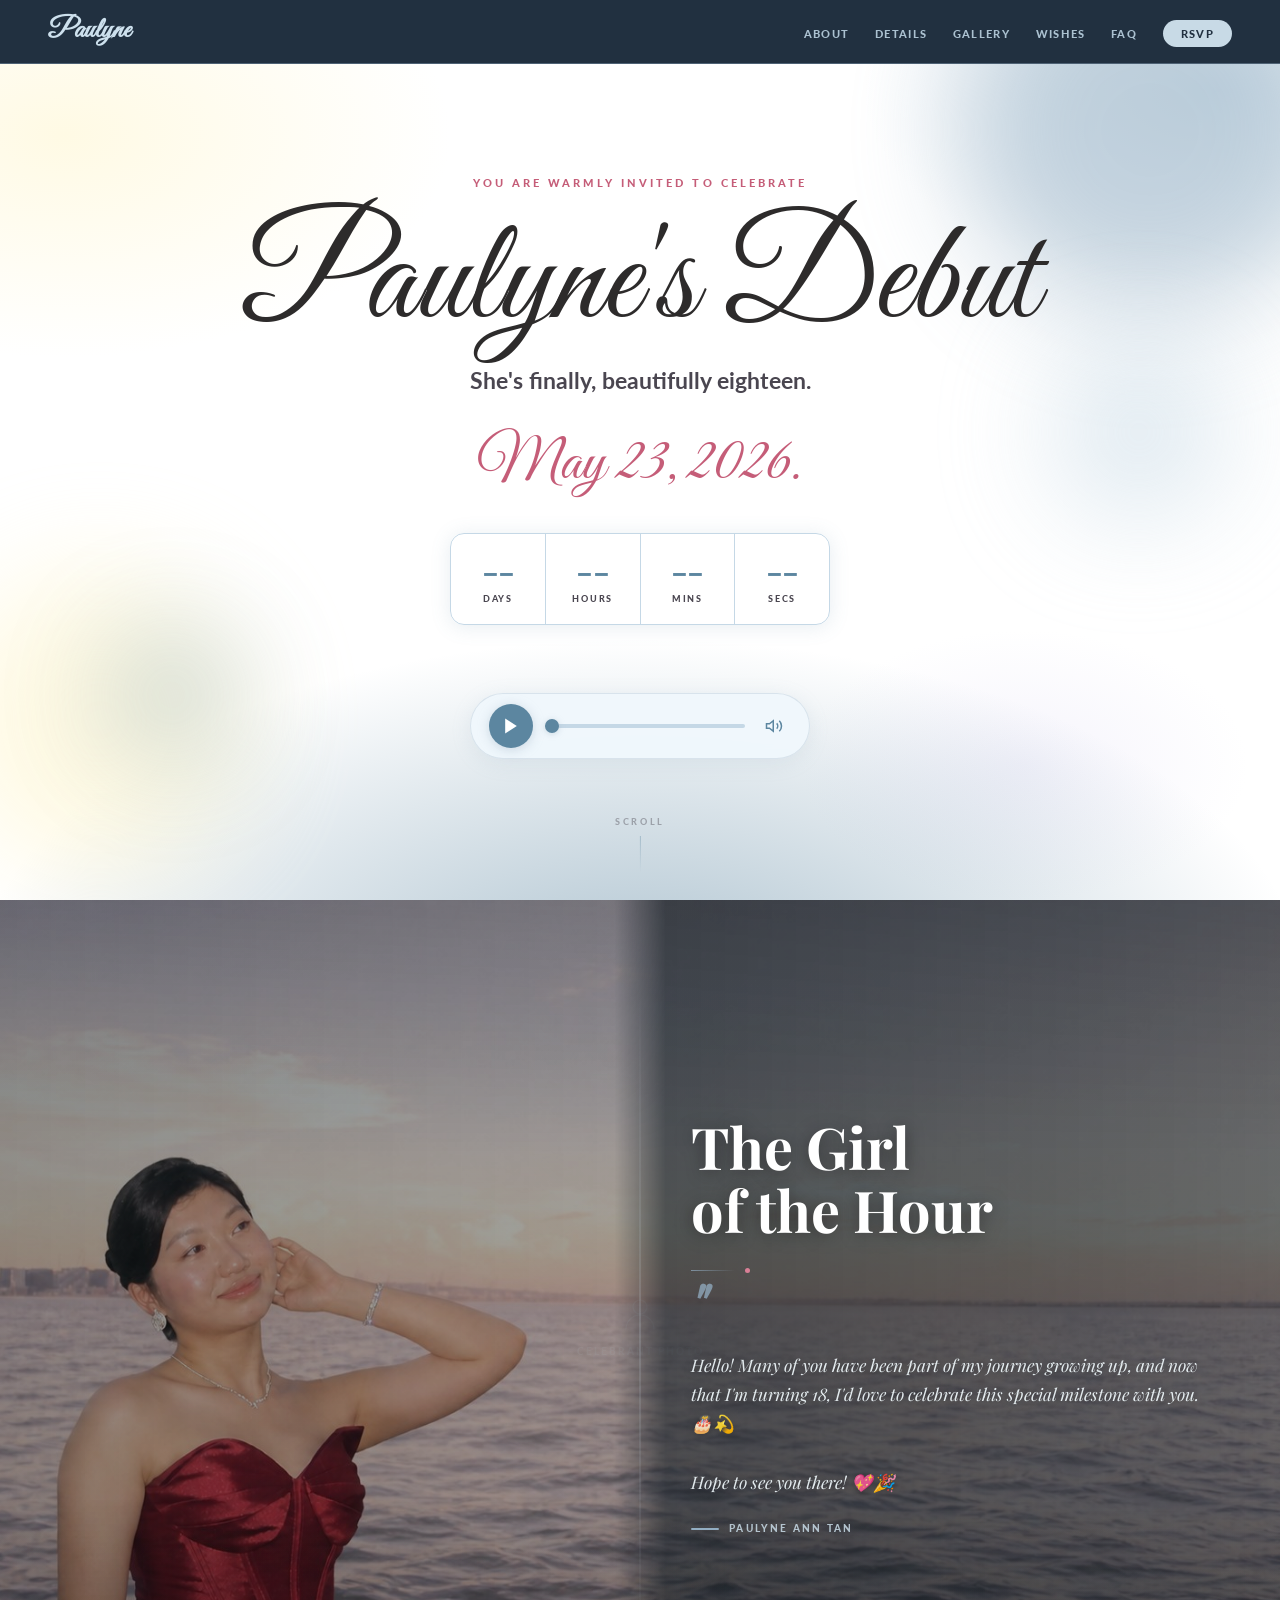
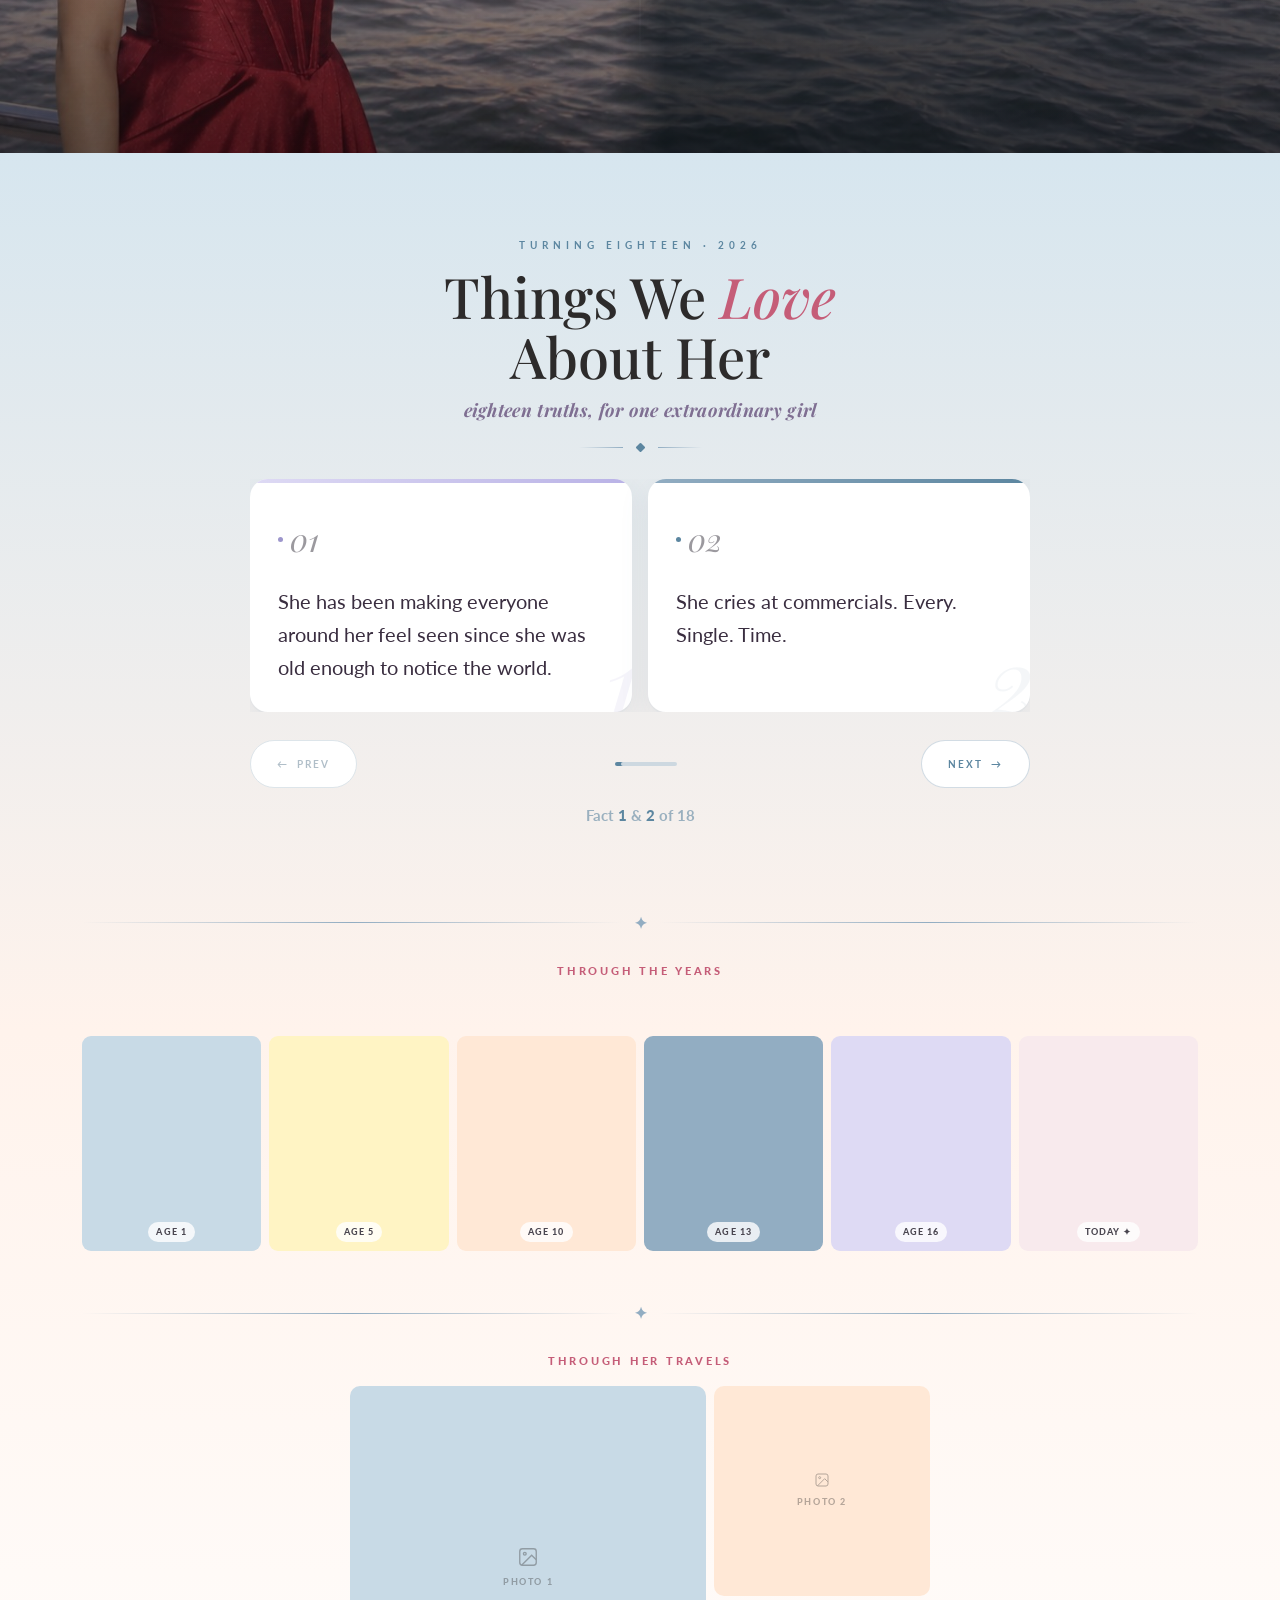
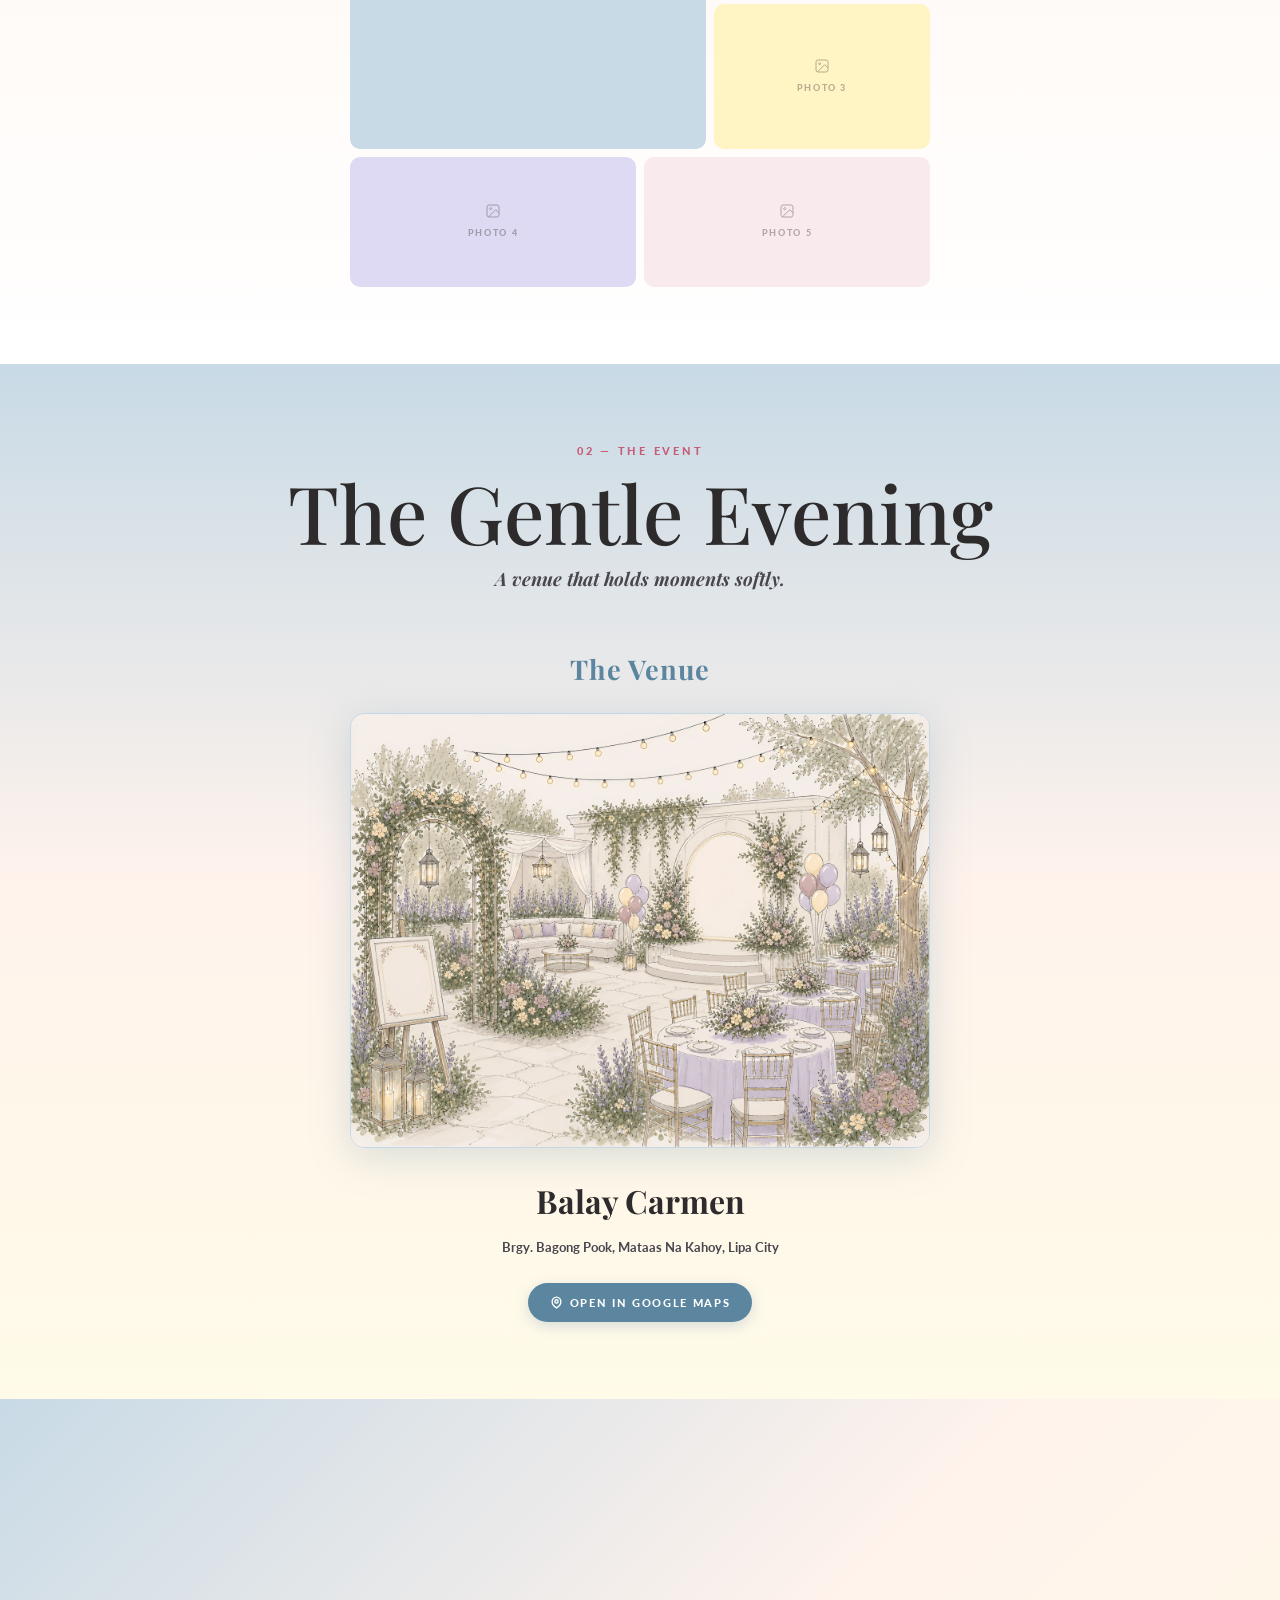
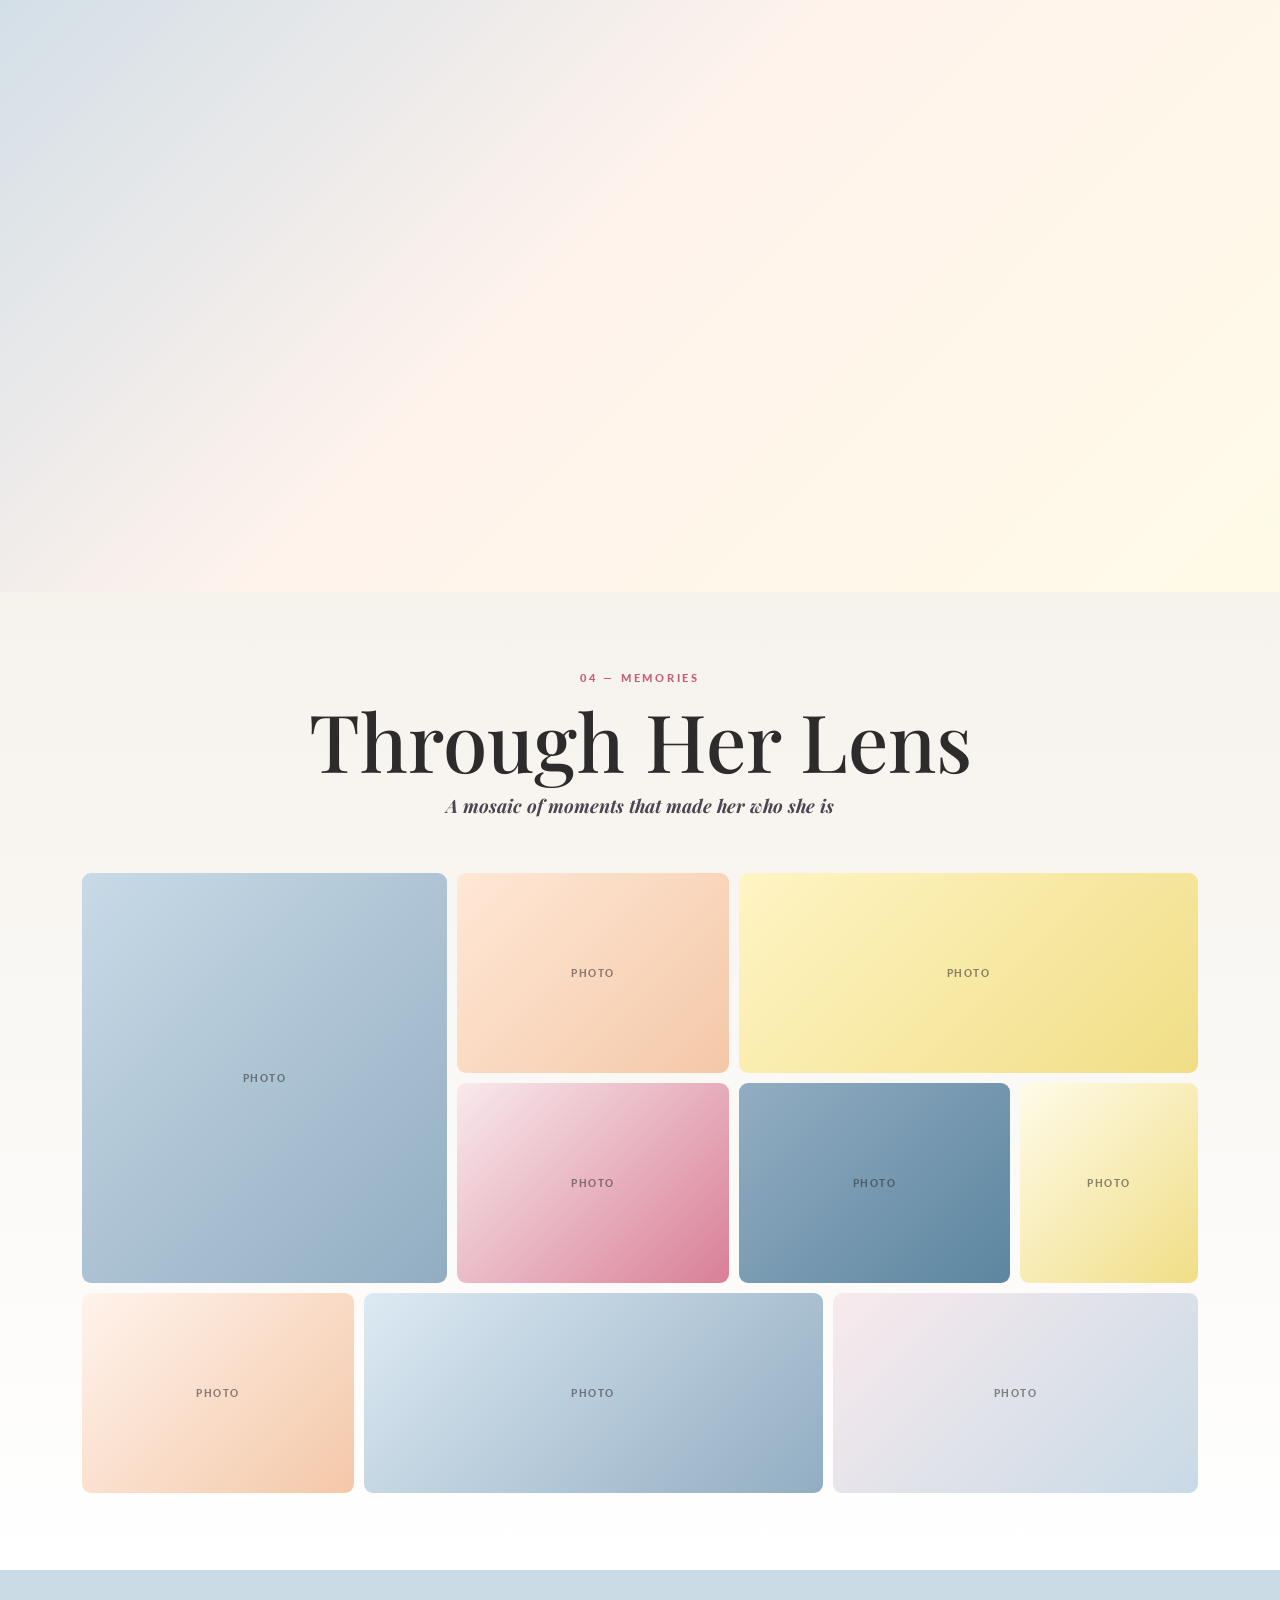
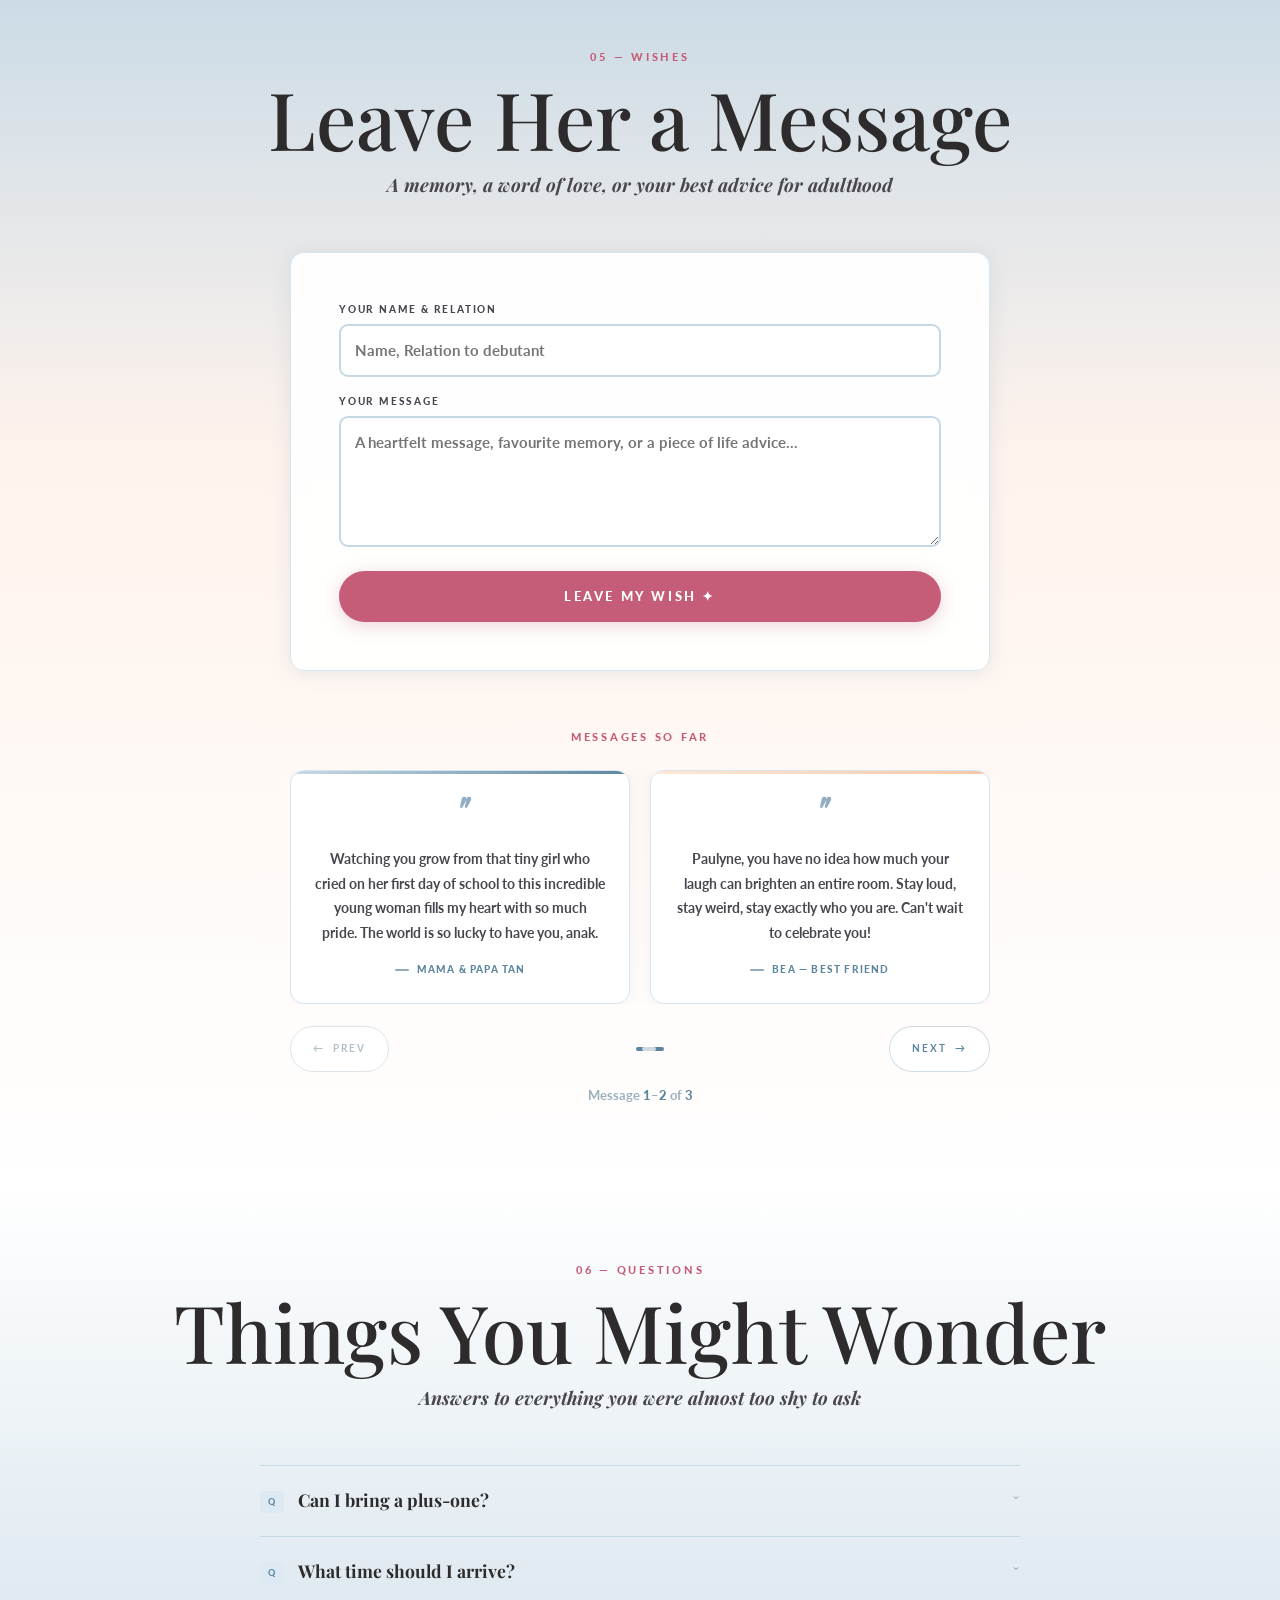
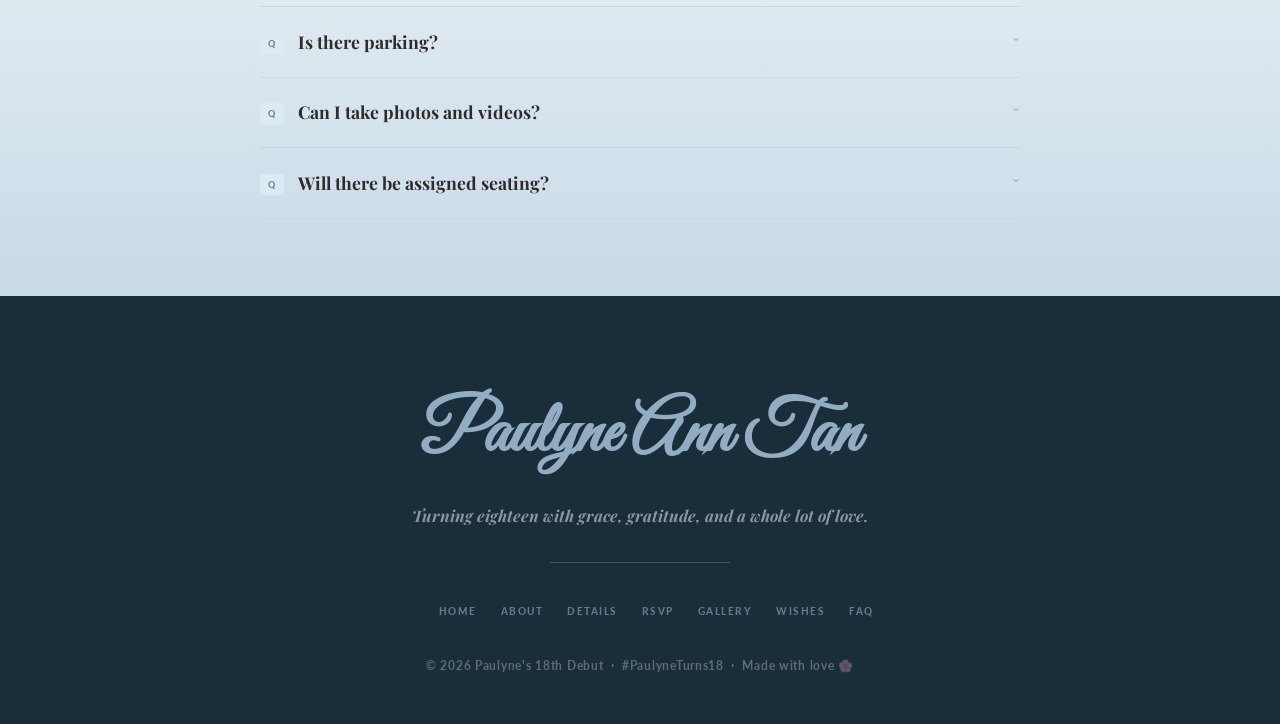
==== index.html @ 7ccbc929 "15111" ====
<!DOCTYPE html>
<html lang="en">
<head>
  <meta charset="UTF-8"/>
  <meta name="viewport" content="width=device-width, initial-scale=1.0, viewport-fit=cover"/>
  <title>Paulyne Ann Tan · 18th Debut</title>
  <link href="https://cdn.jsdelivr.net/npm/bootstrap@5.3.2/dist/css/bootstrap.min.css" rel="stylesheet"/>
  <link href="https://fonts.googleapis.com/css2?family=Great+Vibes&family=Playfair+Display:ital,wght@0,400;0,500;0,600;0,700;1,400;1,500;1,700&family=Lato:wght@400;700;900&display=swap" rel="stylesheet"/>
  <style>
    :root {
      --lemon:          #FFF4C4;
      --lemon-deep:     #f0de86;
      --lemon-soft:     #FFFBE8;
      --lavender:       #DEDAF4;
      --lavender-deep:  #b9b2e6;
      --lavender-soft:  #F0EEF9;
      --peach:          #FFE8D6;
      --peach-deep:     #f4c8a8;
      --peach-soft:     #FFF3EC;
      --rose:           #C55D78;
      --rose-light:     #d97f96;
      --rose-pale:      #f8eaed;
      --rose-soft:      #FDF0F3;
      --sage:           #D6ECD6;
      --sage-deep:      #a8cca8;
      --dusty-blue:     #92adc2;
      --dusty-blue-deep:#5c86a0;
      --dusty-blue-soft:#c8dae6;
      --dusty-blue-pale:#ddeaf3;
      --white:          #ffffff;
      --off-white:      #fdfbf8;
      --cream:          #F6F2EC;
      --charcoal:       #2d2b2b;
      --mid:            #4a4650;
      --border:         #c5d8e6;
      --border-soft:    #d6e6f0;
      --title:          'Great Vibes', cursive;
      --head:           'Playfair Display', Georgia, serif;
      --body:           'Lato', sans-serif;
      --radius:         14px;
      --radius-sm:      9px;
      --shadow:         0 2px 20px rgba(92,134,160,0.15);
      --shadow-lg:      0 8px 40px rgba(92,134,160,0.25);
    }
    *, *::before, *::after { box-sizing: border-box; margin: 0; padding: 0; }
    html { scroll-behavior: smooth; }
    body { font-family: var(--body); background: var(--white); color: var(--charcoal); font-size: 16px; line-height: 1.75; overflow-x: hidden; font-weight: 700; }
    ::selection { background: var(--dusty-blue-soft); color: var(--charcoal); }
    ::-webkit-scrollbar { width: 4px; }
    ::-webkit-scrollbar-track { background: var(--white); }
    ::-webkit-scrollbar-thumb { background: var(--dusty-blue); border-radius: 4px; }

    /* ── Typography ── */
    .tag-label { font-family: var(--body); font-size: 11px; font-weight: 900; letter-spacing: 0.25em; text-transform: uppercase; color: var(--rose); }
    .section-title { font-family: var(--head); font-size: clamp(3rem, 8vw, 5rem); color: var(--charcoal); line-height: 1.1; margin-bottom: 0.4rem; }
    .section-sub { font-family: var(--head); font-size: clamp(0.95rem, 2.5vw, 1.15rem); font-style: italic; font-weight: 700; color: var(--mid); }
    .section-header { text-align: center; margin-bottom: clamp(2rem, 4vw, 3.5rem); }

    /* ── Buttons ── */
    .btn-rose {
      display: inline-block; background: var(--rose); color: #fff;
      font-family: var(--body); font-size: 12px; font-weight: 900;
      letter-spacing: 0.2em; text-transform: uppercase;
      padding: 14px 36px; border-radius: 100px; border: none;
      text-decoration: none; cursor: pointer;
      box-shadow: 0 4px 18px rgba(197,93,120,0.28);
      transition: background 0.25s, transform 0.2s, box-shadow 0.25s;
    }
    .btn-rose:hover { background: #a8445c; color: #fff; transform: translateY(-2px); box-shadow: 0 8px 28px rgba(197,93,120,0.35); text-decoration: none; }

    /* ── Divider ── */
    .floral-div { display: flex; align-items: center; gap: 12px; color: var(--dusty-blue); }
    .floral-div::before, .floral-div::after { content: ''; flex: 1; height: 1px; background: linear-gradient(to right, transparent, var(--dusty-blue), transparent); }

    /* ── NAV ── */
    .site-nav {
      position: fixed; top: 0; left: 0; right: 0; z-index: 999;
      height: 64px; display: flex; align-items: center; justify-content: space-between;
      padding: 0 clamp(1rem, 4vw, 3rem);
      background: #213040;
      border-bottom: 1px solid rgba(146,173,194,0.4);
      transition: box-shadow 0.3s;
    }
    .site-nav.scrolled { box-shadow: 0 4px 24px rgba(20,40,58,0.4); }
    .nav-brand { font-family: var(--title); font-size: 1.8rem; color: #cde0ed; text-decoration: none; line-height: 1; letter-spacing: 0.02em; }
    .nav-links { display: flex; align-items: center; gap: clamp(0.75rem, 2vw, 2rem); list-style: none; margin:0; padding:0; }
    .nav-links a { font-family: var(--body); font-size: 11px; font-weight: 900; letter-spacing: 0.12em; text-transform: uppercase; color: rgba(195,218,234,0.85); text-decoration: none; transition: color 0.2s; }
    .nav-links a:hover { color: #92adc2; }
    .nav-pill { background: var(--dusty-blue-soft); color: #213040 !important; padding: 7px 18px; border-radius: 100px; transition: all 0.2s !important; }
    .nav-pill:hover { background: #fff !important; color: var(--dusty-blue-deep) !important; }
    .nav-toggle { display: none; flex-direction: column; gap: 5px; cursor: pointer; background: none; border: none; padding: 4px; }
    .nav-toggle span { display: block; width: 22px; height: 2px; background: rgba(210,228,240,0.9); border-radius: 2px; transition: all 0.3s; }
    .mobile-menu { display: none; position: fixed; top: 64px; left: 0; right: 0; background: #f2f7fa; border-bottom: 1px solid var(--border); padding: 1.5rem 2rem; z-index: 998; box-shadow: 0 8px 24px rgba(0,0,0,0.07); }
    .mobile-menu.open { display: block; }
    .mobile-menu ul { list-style: none; display: flex; flex-direction: column; gap: 1rem; }
    .mobile-menu a { font-family: var(--body); font-size: 14px; font-weight: 900; letter-spacing: 0.08em; text-transform: uppercase; color: var(--charcoal); text-decoration: none; }
    .mobile-menu a:hover { color: var(--dusty-blue-deep); }
    @media (max-width: 768px) { .nav-links { display: none; } .nav-toggle { display: flex; } }

    /* ── HERO ── */
    #hero {
      min-height: 100svh; display: flex; flex-direction: column;
      align-items: center; justify-content: center; text-align: center;
      padding: 7rem 1.5rem 5rem; position: relative; overflow: hidden;
      background:
        radial-gradient(ellipse 80% 60% at 50% 110%, rgba(92,134,160,0.5) 0%, transparent 65%),
        radial-gradient(ellipse 55% 45% at 5% 15%, rgba(255,244,196,0.45) 0%, transparent 55%),
        radial-gradient(ellipse 50% 40% at 95% 10%, rgba(200,218,230,0.6) 0%, transparent 55%),
        radial-gradient(ellipse 35% 30% at 80% 85%, rgba(222,218,244,0.3) 0%, transparent 50%),
        var(--white);
      isolation: isolate;
    }
    .hero-blob { position: absolute; border-radius: 50%; pointer-events: none; filter: blur(55px); opacity: 0.48; }
    .hero-blob-1 { width: clamp(180px, 35vw, 380px); height: clamp(180px, 35vw, 380px); background: var(--dusty-blue); top: -60px; right: -60px; }
    .hero-blob-2 { width: clamp(140px, 28vw, 300px); height: clamp(140px, 28vw, 300px); background: var(--lemon); bottom: 30px; left: -50px; }
    .hero-blob-3 { width: clamp(90px, 18vw, 180px); height: clamp(90px, 18vw, 180px); background: var(--dusty-blue-soft); top: 38%; right: 4%; opacity: 0.55; }
    .hero-blob-4 { width: clamp(70px, 14vw, 140px); height: clamp(70px, 14vw, 140px); background: var(--dusty-blue-deep); bottom: 15%; left: 8%; opacity: 0.28; }

    .hero-eyebrow { font-family: var(--body); font-size: 11px; font-weight: 900; letter-spacing: 0.28em; text-transform: uppercase; color: var(--rose); margin-bottom: 1.25rem; position: relative; z-index: 1; }
    .hero-title { font-family: var(--title); font-size: clamp(4rem, 14vw, 9rem); color: var(--charcoal); line-height: 1.0; margin-bottom: 0.25rem; position: relative; z-index: 1; }
    .hero-sub { font-family: var(--body) !important; font-weight: 700 !important; font-style: normal !important; font-size: clamp(1rem, 3vw, 1.45rem); color: var(--mid); margin-bottom: 1.75rem; position: relative; z-index: 1; }
    .hero-date-simple { font-family: var(--title); font-size: clamp(2.4rem, 7vw, 3.8rem); font-weight: 400; color: var(--rose); margin-bottom: 2rem; position: relative; z-index: 1; letter-spacing: 0.01em; line-height: 1.2; }

    .countdown-box { display: flex; max-width: 380px; width: 100%; border: 1px solid var(--border); border-radius: var(--radius); overflow: hidden; background: rgba(255,255,255,0.85); backdrop-filter: blur(8px); box-shadow: var(--shadow); margin: 0 auto 2.5rem; position: relative; z-index: 1; }
    .cd-cell { flex: 1; padding: 1.1rem 0.5rem; text-align: center; border-right: 1px solid var(--border); }
    .cd-cell:last-child { border-right: none; }
    .cd-num { font-family: var(--head); font-size: clamp(1.5rem, 5vw, 2.2rem); font-weight: 700; color: var(--dusty-blue-deep); display: block; line-height: 1; letter-spacing: -0.02em; }
    .cd-lbl { font-family: var(--body); font-size: 9px; font-weight: 900; letter-spacing: 0.2em; text-transform: uppercase; color: var(--mid); display: block; margin-top: 4px; }

    /* Music Player */
    .music-player { position: relative; z-index: 1; max-width: 340px; width: 100%; margin: 0 auto; background: rgba(240,247,252,0.96); border: 1px solid rgba(143,168,188,0.25); border-radius: 60px; padding: 10px 18px; box-shadow: 0 4px 20px rgba(143,168,188,0.15); backdrop-filter: blur(6px); display: flex; align-items: center; justify-content: space-between; gap: 12px; }
    .mp-play { background: var(--dusty-blue-deep); border: none; width: 44px; height: 44px; border-radius: 50%; display: inline-flex; align-items: center; justify-content: center; cursor: pointer; transition: all 0.2s ease; box-shadow: 0 2px 12px rgba(143,168,188,0.4); flex-shrink: 0; }
    .mp-play:hover { background: #6d8fa5; transform: scale(1.03); }
    .mp-seek-area { flex: 1; display: flex; align-items: center; }
    .mp-seek { width: 100%; -webkit-appearance: none; appearance: none; height: 4px; border-radius: 10px; background: var(--border); outline: none; cursor: pointer; }
    .mp-seek::-webkit-slider-thumb { -webkit-appearance: none; width: 14px; height: 14px; border-radius: 50%; background: var(--dusty-blue-deep); cursor: pointer; box-shadow: 0 1px 6px rgba(143,168,188,0.4); }
    .mp-mute { background: transparent; border: none; width: 34px; height: 34px; border-radius: 50%; display: inline-flex; align-items: center; justify-content: center; cursor: pointer; color: var(--dusty-blue-deep); transition: background 0.2s; flex-shrink: 0; }
    .mp-mute:hover { background: var(--dusty-blue-pale); }
    .hero-music-spacer { height: 28px; }
    .scroll-cue { position: absolute; bottom: 1.75rem; left: 50%; transform: translateX(-50%); display: flex; flex-direction: column; align-items: center; gap: 6px; opacity: 0.4; }
    .scroll-cue span { font-family: var(--body); font-size: 9px; font-weight: 900; letter-spacing: 0.3em; text-transform: uppercase; color: var(--mid); }
    .scroll-line { width: 1px; height: 36px; background: linear-gradient(to bottom, var(--dusty-blue-deep), transparent); animation: drop 1.9s ease-in-out infinite; }
    @keyframes drop { 0%{opacity:0;transform:scaleY(0);transform-origin:top} 50%{opacity:1;transform:scaleY(1)} 100%{opacity:0;transform:scaleY(0);transform-origin:bottom} }

    /* ── ABOUT ── */
    #about {
      background: linear-gradient(180deg, var(--white) 0%, #d4e5ef 30%, var(--peach-soft) 65%, var(--white) 100%);
      padding: 0 0 clamp(3rem, 6vw, 5rem) 0; position: relative; isolation: isolate;
    }

    /* ── CINEMATIC BANNER ── */
    .debutante-banner {
      position: relative;
      width: 100vw;
      left: 50%;
      right: 50%;
      margin-left: -50vw;
      margin-right: -50vw;
      aspect-ratio: 3 / 2;
      overflow: hidden;
      background: linear-gradient(135deg, #1a2d3a 0%, #2c4a5e 40%, #3d6070 60%, #2a3d4a 100%);
      margin-bottom: clamp(2rem, 4vw, 3.5rem);
    }

    .debutante-banner img.banner-photo {
      position: absolute; inset: 0; width: 100%; height: 100%;
      object-fit: cover; object-position: center top; display: block;
    }

    .debutante-banner::before {
      content: '';
      position: absolute; inset: 0;
      background: linear-gradient(to right,
        rgba(10,22,30,0.45) 0%,
        rgba(10,22,30,0.38) 48%,
        rgba(10,22,30,0.72) 52%,
        rgba(10,22,30,0.62) 100%
      );
      z-index: 1;
    }

    .debutante-banner::after {
      content: ''; position: absolute; inset: 0;
      background: linear-gradient(to bottom, rgba(0,0,0,0.18) 0%, transparent 30%, transparent 70%, rgba(0,0,0,0.30) 100%);
      z-index: 1;
    }

    /* Center divider */
    .banner-divider {
      position: absolute; left: 50%; top: 10%; bottom: 10%;
      width: 1px; background: linear-gradient(to bottom, transparent, rgba(200,218,230,0.35), transparent);
      z-index: 2; transform: translateX(-50%);
    }

    /* LEFT pane — photo only, no text */
    .banner-left {
      position: absolute; top: 0; left: 0;
      width: 50%; height: 100%;
      z-index: 3;
    }

    /* RIGHT pane — all text (desktop) */
    .banner-right {
      position: absolute; top: 0; right: 0;
      width: 50%; height: 100%;
      z-index: 3;
      display: flex; flex-direction: column; justify-content: center;
      padding: clamp(1.5rem, 5vw, 4rem) clamp(2rem, 6vw, 5rem) clamp(1.5rem, 5vw, 4rem) clamp(1.5rem, 4vw, 3.5rem);
    }

    .b-tag {
      font-family: var(--body);
      font-size: clamp(8px, 1.1vw, 11px);
      font-weight: 900; letter-spacing: 0.28em; text-transform: uppercase;
      color: var(--rose-light); margin-bottom: clamp(0.5rem, 1.5vw, 1rem);
    }
    .b-title {
      font-family: var(--head);
      font-size: clamp(1.5rem, 4.5vw, 4rem);
      font-weight: 700; color: #ffffff; line-height: 1.08;
      margin-bottom: clamp(0.4rem, 1vw, 0.75rem);
      text-shadow: 0 2px 18px rgba(0,0,0,0.4);
    }
    .b-sub {
      font-family: var(--head);
      font-size: clamp(0.65rem, 1.3vw, 1.05rem);
      font-style: italic; font-weight: 400;
      color: rgba(210,228,240,0.82); line-height: 1.55;
    }
    .b-deco { display: flex; align-items: center; gap: 10px; margin-top: clamp(0.5rem, 1.5vw, 1rem); margin-bottom: clamp(0.5rem, 1.5vw, 1rem); }
    .b-deco-line { width: clamp(20px, 4vw, 44px); height: 1px; background: linear-gradient(to right, rgba(146,173,194,0.7), transparent); }
    .b-deco-dot { width: 5px; height: 5px; border-radius: 50%; background: var(--rose-light); flex-shrink: 0; }

    .banner-right .b-quote-mark {
      font-family: var(--title);
      font-size: clamp(2rem, 5vw, 4rem);
      color: var(--dusty-blue); line-height: 0.8;
      margin-bottom: clamp(0.3rem, 0.8vw, 0.6rem); opacity: 0.75;
    }
    .banner-right .b-quote-text {
      font-family: var(--head); font-size: clamp(0.7rem, 1.35vw, 1.1rem);
      font-style: italic; font-weight: 400;
      color: rgba(240,248,252,0.92); line-height: 1.7;
      margin-bottom: clamp(0.75rem, 2vw, 1.5rem);
      text-shadow: 0 1px 8px rgba(0,0,0,0.3);
    }
    .banner-right .b-name-line { display: flex; align-items: center; gap: 10px; }
    .banner-right .b-name-bar { width: clamp(16px, 3vw, 28px); height: 1.5px; background: var(--dusty-blue); border-radius: 2px; flex-shrink: 0; }
    .banner-right .b-name { font-family: var(--body); font-size: clamp(7px, 1vw, 10px); font-weight: 900; letter-spacing: 0.22em; text-transform: uppercase; color: rgba(200,218,230,0.85); }

    .banner-placeholder { position: absolute; inset: 0; display: flex; flex-direction: column; align-items: center; justify-content: center; gap: 10px; opacity: 0.18; pointer-events: none; z-index: 0; }
    .banner-placeholder svg { color: #fff; }
    .banner-placeholder span { font-family: var(--body); font-size: 10px; font-weight: 900; letter-spacing: 0.2em; text-transform: uppercase; color: #fff; }

    /* Mobile quote container (hidden on desktop) */
    .mobile-quote-container {
      display: none;
      text-align: center;
      max-width: 500px;
      margin: 1.5rem auto 0;
      padding: 0 1.5rem;
    }
    .mq-quote-mark {
      font-family: var(--title);
      font-size: 2.5rem;
      color: var(--dusty-blue);
      line-height: 1;
      margin-bottom: 0.5rem;
    }
    .mq-quote-text {
      font-family: var(--head);
      font-size: 1rem;
      font-style: italic;
      font-weight: 400;
      color: var(--charcoal);
      line-height: 1.7;
      margin-bottom: 1.2rem;
    }
    .mq-name-line {
      display: flex;
      align-items: center;
      justify-content: center;
      gap: 10px;
    }
    .mq-name-bar {
      width: 28px;
      height: 1.5px;
      background: var(--dusty-blue);
      border-radius: 2px;
    }
    .mq-name {
      font-family: var(--body);
      font-size: 10px;
      font-weight: 900;
      letter-spacing: 0.22em;
      text-transform: uppercase;
      color: var(--dusty-blue-deep);
    }

    /* Mobile adjustments */
    @media (max-width: 600px) {
      .debutante-banner { aspect-ratio: 3 / 2; }
      .banner-divider { display: none; }
      .banner-inner { display: contents; }
      .banner-left { display: none !important; }
      /* Make text appear on the right side of the banner */
      .banner-right {
        position: absolute; top: 0; left: 0;
        width: 100% !important; height: 100%;
        padding: 1rem 1.4rem 1rem 2rem;
        justify-content: center;
        text-align: right !important;
      }
      .b-title {
        font-size: clamp(1.5rem, 4.2vw, 1.5rem) !important;
        margin-bottom: 0.2rem !important;
        text-align: right !important;
      }
      .b-deco {
        margin-top: 0.25rem !important;
        margin-bottom: 0.25rem !important;
        justify-content: flex-end !important;
      }
      .banner-right .b-name-line {
        justify-content: flex-end !important;
      }
      /* Hide quote and name inside banner on mobile */
      .banner-right .b-quote-mark,
      .banner-right .b-quote-text {
        display: none !important;
      }
      /* Show mobile quote container */
      .mobile-quote-container {
        display: block;
      }
    }
    @media (min-width: 601px) {
      .banner-inner { display: contents; }
    }

    /* ── rest of about ── */
    .quote-bar { border-left: 3px solid var(--dusty-blue-deep); padding: 0.25rem 0 0.25rem 1.25rem; margin: 1.5rem 0; }
    .quote-bar p { font-family: var(--head); font-size: clamp(1rem, 2.5vw, 1.2rem); font-style: italic; font-weight: 700; color: var(--charcoal); line-height: 1.65; }

    /* 18 FACTS WIDGET */
    .debut-facts-widget { margin: 2rem 0 2rem; width: 100%; }
    .debut-facts-widget .masthead { text-align: center; width: 100%; max-width: 780px; margin: 0 auto 28px; }
    .debut-facts-widget .masthead-over { font-family: var(--body); font-size: 10px; letter-spacing: 5px; text-transform: uppercase; color: var(--dusty-blue-deep); margin-bottom: 12px; display: block; }
    .debut-facts-widget .masthead-title { font-family: var(--head); font-weight: 500; color: var(--charcoal); line-height: 1.08; font-size: clamp(30px, 8vw, 56px); margin-bottom: 8px; }
    .debut-facts-widget .masthead-title em { font-style: italic; color: var(--rose); }
    .debut-facts-widget .masthead-sub { font-family: var(--head); font-size: clamp(14px, 3.5vw, 18px); font-style: italic; color: #7f6f92; margin-top: 8px; letter-spacing: 0.3px; }
    .debut-facts-widget .masthead-deco { display: flex; align-items: center; justify-content: center; gap: 14px; margin-top: 18px; }
    .debut-facts-widget .masthead-deco .line { width: 44px; height: 1px; background: linear-gradient(90deg, transparent, var(--dusty-blue)); }
    .debut-facts-widget .masthead-deco .line.r { background: linear-gradient(90deg, var(--dusty-blue), transparent); }
    .debut-facts-widget .masthead-deco .diamond { width: 7px; height: 7px; background: var(--dusty-blue-deep); transform: rotate(45deg); border-radius: 1px; }
    .debut-facts-widget .stage-wrap { width: 100%; max-width: 780px; margin: 0 auto; display: flex; flex-direction: column; justify-content: center; overflow: hidden; }
    .debut-facts-widget .card-pair { display: grid; grid-template-columns: 1fr 1fr; gap: 16px; will-change: transform, opacity; }
    @media (max-width: 539px) { .debut-facts-widget .card-pair { grid-template-columns: 1fr; gap: 14px; } }
    .debut-facts-widget .fact-card { background: white; border-radius: 18px; padding: clamp(20px, 4vw, 32px) clamp(18px, 3.5vw, 28px) clamp(18px, 3.5vw, 28px); position: relative; overflow: hidden; box-shadow: 0 2px 0 rgba(143,168,188,0.08), 0 8px 30px rgba(100,130,155,0.1); transition: box-shadow 0.2s ease; }
    .debut-facts-widget .fact-card::before { content: ''; position: absolute; top: 0; left: 0; right: 0; height: 4px; border-radius: 18px 18px 0 0; }
    .debut-facts-widget .fact-card.accent-lavender::before { background: linear-gradient(90deg, #DEDAF4, #b9b2e6); }
    .debut-facts-widget .fact-card.accent-blue::before { background: linear-gradient(90deg, var(--dusty-blue), var(--dusty-blue-deep)); }
    .debut-facts-widget .fact-card.accent-rose::before { background: linear-gradient(90deg, #d4849a, #f8c0ce); }
    .debut-facts-widget .fact-card.accent-peach::before { background: linear-gradient(90deg, #f4c8a8, #FFE8D6); }
    .debut-facts-widget .watermark { position: absolute; bottom: -14px; right: -6px; font-family: var(--head); font-size: clamp(64px, 12vw, 96px); font-weight: 400; font-style: italic; line-height: 1; pointer-events: none; user-select: none; }
    .debut-facts-widget .fact-card.accent-lavender .watermark { color: rgba(157,150,204,0.1); }
    .debut-facts-widget .fact-card.accent-blue .watermark { color: rgba(143,168,188,0.1); }
    .debut-facts-widget .fact-card.accent-rose .watermark { color: rgba(197,93,120,0.08); }
    .debut-facts-widget .fact-card.accent-peach .watermark { color: rgba(200,140,100,0.1); }
    .debut-facts-widget .card-badge { display: inline-flex; align-items: center; gap: 7px; margin-bottom: clamp(12px, 2.5vw, 18px); }
    .debut-facts-widget .badge-dot { width: 5px; height: 5px; border-radius: 50%; flex-shrink: 0; }
    .debut-facts-widget .fact-card.accent-lavender .badge-dot { background: #9d96cc; }
    .debut-facts-widget .fact-card.accent-blue .badge-dot { background: var(--dusty-blue-deep); }
    .debut-facts-widget .fact-card.accent-rose .badge-dot { background: #d4849a; }
    .debut-facts-widget .fact-card.accent-peach .badge-dot { background: #f4a870; }
    .debut-facts-widget .badge-label { font-family: var(--head); font-size: clamp(1.4rem, 3vw, 2rem); font-style: italic; font-weight: 400; color: var(--mid); opacity: 0.55; }
    .debut-facts-widget .card-text { font-family: var(--body); font-weight: 400; color: #3a2e40; line-height: 1.65; font-size: clamp(16px, 3.5vw, 20px); }
    .debut-facts-widget .nav-area { width: 100%; max-width: 780px; margin: 28px auto 0; display: flex; flex-direction: column; align-items: center; gap: 14px; }
    .debut-facts-widget .nav-controls { display: flex; align-items: center; justify-content: space-between; width: 100%; gap: 12px; }
    .debut-facts-widget .nav-btn { font-family: var(--body); font-size: 10px; letter-spacing: 2px; text-transform: uppercase; border: 1px solid rgba(143,168,188,0.4); background: white; color: var(--dusty-blue-deep); min-height: 48px; padding: 0 clamp(16px, 4vw, 26px); border-radius: 40px; cursor: pointer; display: flex; align-items: center; justify-content: center; gap: 8px; transition: all 0.2s; font-weight: 700; }
    .debut-facts-widget .nav-btn:hover:not(:disabled) { background: var(--dusty-blue-pale); }
    .debut-facts-widget .nav-btn:disabled { border-color: #dde5ea; color: #b0bec8; pointer-events: none; }
    .debut-facts-widget .nav-pips { display: flex; align-items: center; gap: 6px; flex-wrap: wrap; justify-content: center; flex: 1; }
    .debut-facts-widget .pip { height: 4px; border-radius: 4px; cursor: pointer; min-height: 48px; display: flex; align-items: center; background: transparent; position: relative; }
    .debut-facts-widget .pip::before { content: ''; position: absolute; left: 0; top: 50%; transform: translateY(-50%); width: 14px; height: 4px; border-radius: 4px; background: #cdd8e0; transition: width 0.28s cubic-bezier(0.34,1.56,0.64,1), background 0.2s; }
    .debut-facts-widget .pip.active::before { background: var(--dusty-blue-deep); width: 32px; }
    .debut-facts-widget .nav-counter { font-family: var(--body); font-size: clamp(13px, 3vw, 15px); font-weight: 700; color: #9ab0bf; text-align: center; }
    .debut-facts-widget .nav-counter strong { font-weight: 900; color: var(--dusty-blue-deep); }
    .debut-facts-widget .swipe-hint { font-family: var(--body); font-size: 9px; letter-spacing: 3px; text-transform: uppercase; color: #b8c8d4; display: none; margin-top: 2px; }
    @media (pointer: coarse) { .debut-facts-widget .swipe-hint { display: block; } }

    .year-strip { display: grid; grid-template-columns: repeat(6, 1fr); gap: 8px; margin-top: 3.5rem; }
    @media (max-width: 576px) { .year-strip { grid-template-columns: repeat(3, 1fr); } }
    .year-box { aspect-ratio: 1/1.2; border-radius: var(--radius-sm); display: flex; align-items: flex-end; justify-content: center; padding-bottom: 0.6rem; }
    .year-box:nth-child(1) { background: var(--dusty-blue-soft); }
    .year-box:nth-child(2) { background: var(--lemon); }
    .year-box:nth-child(3) { background: var(--peach); }
    .year-box:nth-child(4) { background: var(--dusty-blue); }
    .year-box:nth-child(5) { background: var(--lavender); }
    .year-box:nth-child(6) { background: var(--rose-pale); }
    .year-tag { font-family: var(--body); font-size: 9px; font-weight: 900; letter-spacing: 0.12em; text-transform: uppercase; color: var(--mid); background: rgba(255,255,255,0.8); border-radius: 100px; padding: 2px 8px; }

    /* ── TRAVEL COLLAGE ── */
    .travel-collage { max-width: 580px; margin: 0 auto; width: 100%; }
    .collage-top { display: grid; grid-template-columns: 1.65fr 1fr; grid-template-rows: clamp(140px, 25vw, 210px) clamp(100px, 18vw, 145px); gap: 8px; margin-bottom: 8px; }
    .collage-bottom { display: grid; grid-template-columns: 1fr 1fr; gap: 8px; }
    .photo-slot { border-radius: 10px; display: flex; align-items: center; justify-content: center; overflow: hidden; position: relative; opacity: 0; transform: translateY(18px) scale(0.97); transition: transform 0.3s ease; }
    .photo-slot.p1 { grid-column: 1; grid-row: 1 / 3; background: var(--dusty-blue-soft); }
    .photo-slot.p2 { grid-column: 2; grid-row: 1; background: var(--peach); }
    .photo-slot.p3 { grid-column: 2; grid-row: 2; background: var(--lemon); }
    .photo-slot.p4 { background: var(--lavender); min-height: 130px; height: auto; }
    .photo-slot.p5 { background: var(--rose-pale); min-height: 130px; height: auto; }
    .photo-slot:hover { transform: scale(1.02) !important; z-index: 2; }
    .photo-slot.anim-in { animation: slotIn 0.65s cubic-bezier(0.22,1,0.36,1) forwards; }
    .photo-slot.p1.anim-in { animation-delay: 0.05s; }
    .photo-slot.p2.anim-in { animation-delay: 0.20s; }
    .photo-slot.p3.anim-in { animation-delay: 0.35s; }
    .photo-slot.p4.anim-in { animation-delay: 0.50s; }
    .photo-slot.p5.anim-in { animation-delay: 0.65s; }
    .slot-inner { display: flex; flex-direction: column; align-items: center; gap: 6px; pointer-events: none; }
    .slot-icon { opacity: 0.35; color: var(--charcoal); }
    .slot-label { font-family: var(--body); font-size: 9px; font-weight: 900; letter-spacing: 0.18em; text-transform: uppercase; opacity: 0.35; color: var(--charcoal); }
    @keyframes slotIn { to { opacity: 1; transform: translateY(0) scale(1); } }

    /* DETAILS */
    #details { background: linear-gradient(180deg, #c8dae6 0%, var(--peach-soft) 50%, var(--lemon-soft) 100%); padding: clamp(3rem, 6vw, 5rem) 0; }
    .venue-block { text-align: center; max-width: 580px; width: 100%; margin: 0 auto; }
    .venue-eyebrow { font-family: var(--head); font-size: clamp(1.3rem, 3.5vw, 1.7rem); font-weight: 700; letter-spacing: 0.04em; color: var(--dusty-blue-deep); margin-bottom: 1.2rem; }
    .venue-photo { width: 100%; aspect-ratio: 4/3; border-radius: var(--radius); overflow: hidden; margin-bottom: 1.6rem; box-shadow: var(--shadow-lg); border: 1px solid var(--border); background: linear-gradient(135deg, var(--dusty-blue-soft), var(--peach), var(--lemon)); }
    .venue-photo img { width: 100%; height: 100%; object-fit: cover; display: block; }
    .venue-name { font-family: var(--head); font-size: clamp(1.6rem, 4vw, 2rem); font-weight: 700; color: var(--charcoal); margin-bottom: 0.5rem; }
    .venue-address { font-family: var(--body); font-size: 13px; font-weight: 700; color: var(--mid); line-height: 1.65; margin-bottom: 1.5rem; }
    .map-btn { display: inline-flex; align-items: center; gap: 7px; background: var(--dusty-blue-deep); color: #fff; font-family: var(--body); font-size: 11px; font-weight: 900; letter-spacing: 0.15em; text-transform: uppercase; padding: 10px 22px; border-radius: 100px; text-decoration: none; transition: background 0.25s, transform 0.2s; box-shadow: 0 4px 14px rgba(143,168,188,0.35); }
    .map-btn:hover { background: #6d8fa5; color: #fff; transform: translateY(-1px); text-decoration: none; }

    /* RSVP */
    #rsvp { padding: clamp(3rem, 6vw, 5rem) 0; background: linear-gradient(135deg, #c8dae6, var(--peach-soft), var(--lemon-soft)); }
    .rsvp-card { background: rgba(255,255,255,0.92); backdrop-filter: blur(12px); border-radius: var(--radius); padding: clamp(2rem, 6vw, 3.5rem); box-shadow: 0 8px 50px rgba(143,168,188,0.15); max-width: 720px; margin: 0 auto; border: 1px solid rgba(255,255,255,0.9); }
    .field-label { display: block; font-family: var(--body); font-size: 10px; font-weight: 900; letter-spacing: 0.18em; text-transform: uppercase; color: var(--mid); margin-bottom: 6px; }
    .field-input { width: 100%; border: 2px solid var(--border); border-radius: var(--radius-sm); padding: 11px 14px; font-family: var(--body); font-size: 15px; font-weight: 700; color: var(--charcoal); background: var(--white); outline: none; transition: all 0.2s; }
    .field-input:focus { border-color: var(--dusty-blue-deep); box-shadow: 0 0 0 3px rgba(143,168,188,0.15); }

    /* Custom dropdown */
    .custom-select-wrapper { position: relative; width: 100%; }
    .custom-select { cursor: pointer; display: flex !important; align-items: center; justify-content: space-between; user-select: none; -webkit-user-select: none; }
    .custom-select.placeholder > span:first-child { color: #aaa; font-weight: 400; }
    .custom-select-wrapper.open .custom-select { border-color: var(--dusty-blue-deep) !important; box-shadow: 0 0 0 3px rgba(143,168,188,0.15) !important; }
    .cs-chevron { width: 0; height: 0; border-left: 5px solid transparent; border-right: 5px solid transparent; border-top: 6px solid var(--dusty-blue-deep); transition: transform 0.2s; flex-shrink: 0; margin-left: 8px; }
    .custom-select-wrapper.open .cs-chevron { transform: rotate(180deg); }
    .cs-dropdown { position: absolute; top: calc(100% + 3px); left: 0; right: 0; background: var(--white); border: 2px solid var(--dusty-blue-deep); border-radius: var(--radius-sm); z-index: 300; box-shadow: 0 8px 30px rgba(143,168,188,0.22); display: none; overflow: hidden; }
    .custom-select-wrapper.open .cs-dropdown { display: block; }
    .cs-opt { padding: 11px 14px; font-family: var(--body); font-size: 15px; font-weight: 700; color: var(--charcoal); cursor: pointer; transition: background 0.15s; }
    .cs-opt:hover:not(.cs-opt-disabled) { background: var(--dusty-blue-pale); color: var(--dusty-blue-deep); }
    .cs-opt.cs-selected { background: var(--dusty-blue-pale); color: var(--dusty-blue-deep); }
    .cs-opt-disabled { color: #bbb; font-weight: 400; pointer-events: none; cursor: default; }

    /* GALLERY */
    #gallery { background: linear-gradient(180deg, var(--cream) 0%, var(--white) 100%); padding: clamp(3rem, 6vw, 5rem) 0; }
    .gal-grid { display: grid; grid-template-columns: repeat(12, 1fr); grid-auto-rows: 200px; gap: 10px; }
    .gal-item { border-radius: var(--radius-sm); display: flex; align-items: center; justify-content: center; overflow: hidden; }
    .gal-item:nth-child(1) { background: linear-gradient(135deg, var(--dusty-blue-soft), var(--dusty-blue)); }
    .gal-item:nth-child(2) { background: linear-gradient(135deg, var(--peach), var(--peach-deep)); }
    .gal-item:nth-child(3) { background: linear-gradient(135deg, var(--lemon), var(--lemon-deep)); }
    .gal-item:nth-child(4) { background: linear-gradient(135deg, var(--rose-pale), var(--rose-light)); }
    .gal-item:nth-child(5) { background: linear-gradient(135deg, var(--dusty-blue), var(--dusty-blue-deep)); }
    .gal-item:nth-child(6) { background: linear-gradient(135deg, var(--lemon-soft), var(--lemon-deep)); }
    .gal-item:nth-child(7) { background: linear-gradient(135deg, var(--peach-soft), var(--peach-deep)); }
    .gal-item:nth-child(8) { background: linear-gradient(135deg, var(--dusty-blue-pale), var(--dusty-blue)); }
    .gal-item:nth-child(9) { background: linear-gradient(135deg, var(--rose-pale), var(--dusty-blue-soft)); }
    .gal-lbl { font-family: var(--body); font-size: 10px; font-weight: 900; letter-spacing: 0.15em; text-transform: uppercase; opacity: 0.55; color: var(--charcoal); }
    @media (min-width: 769px) { .gal-item:nth-child(1){grid-column:1/5;grid-row:1/3} .gal-item:nth-child(2){grid-column:5/8;grid-row:1/2} .gal-item:nth-child(3){grid-column:8/13;grid-row:1/2} .gal-item:nth-child(4){grid-column:5/8;grid-row:2/3} .gal-item:nth-child(5){grid-column:8/11;grid-row:2/3} .gal-item:nth-child(6){grid-column:11/13;grid-row:2/3} .gal-item:nth-child(7){grid-column:1/4;grid-row:3/4} .gal-item:nth-child(8){grid-column:4/9;grid-row:3/4} .gal-item:nth-child(9){grid-column:9/13;grid-row:3/4} }
    @media (max-width: 768px) and (min-width: 481px) { .gal-grid{grid-template-columns:repeat(6,1fr);grid-auto-rows:130px} .gal-item:nth-child(1){grid-column:1/4;grid-row:1/3} .gal-item:nth-child(2){grid-column:4/7;grid-row:1/2} .gal-item:nth-child(3){grid-column:4/7;grid-row:2/3} .gal-item:nth-child(4){grid-column:1/3;grid-row:3/4} .gal-item:nth-child(5){grid-column:3/5;grid-row:3/4} .gal-item:nth-child(6){grid-column:5/7;grid-row:3/4} .gal-item:nth-child(7){grid-column:1/4;grid-row:4/5} .gal-item:nth-child(8){grid-column:4/7;grid-row:4/5} .gal-item:nth-child(9){grid-column:1/7;grid-row:5/6} }
    @media (max-width: 480px) { .gal-grid{grid-template-columns:1fr 1fr;grid-auto-rows:120px} .gal-item{grid-column:span 1!important;grid-row:span 1!important} }

    /* GUESTBOOK */
    #guestbook { background: linear-gradient(180deg, #c8dae6 0%, var(--peach-soft) 40%, var(--white) 100%); padding: clamp(3rem, 6vw, 5rem) 0; }
    .gb-form { background: rgba(255,255,255,0.92); backdrop-filter: blur(8px); border: 1px solid var(--border-soft); border-radius: var(--radius); padding: clamp(1.75rem, 5vw, 3rem); box-shadow: var(--shadow); max-width: 700px; margin: 0 auto 3.5rem; }
    .gb-messages-widget { max-width: 700px; margin: 0 auto; }
    .gb-card-stage { position: relative; overflow: hidden; }
    .gb-card-pair { display: grid; grid-template-columns: 1fr 1fr; gap: 1.25rem; will-change: transform, opacity; }
    .entry-card { background: var(--white); border: 1px solid var(--border-soft); border-radius: var(--radius); padding: 1.5rem; box-shadow: 0 2px 16px rgba(143,168,188,0.1); text-align: center; position: relative; overflow: hidden; }
    .entry-card::before { content: ''; position: absolute; top: 0; left: 0; right: 0; height: 3px; border-radius: var(--radius) var(--radius) 0 0; }
    .entry-card.ec-lavender::before { background: linear-gradient(90deg, var(--lavender), var(--lavender-deep)); }
    .entry-card.ec-peach::before { background: linear-gradient(90deg, var(--peach), var(--peach-deep)); }
    .entry-card.ec-lemon::before { background: linear-gradient(90deg, var(--lemon), var(--lemon-deep)); }
    .entry-card.ec-rose::before { background: linear-gradient(90deg, var(--rose-pale), var(--rose-light)); }
    .entry-card.ec-blue::before { background: linear-gradient(90deg, var(--dusty-blue-soft), var(--dusty-blue-deep)); }
    .entry-qmark { font-family: var(--title); font-size: 3rem; color: var(--dusty-blue); line-height: 1; margin-bottom: 0.25rem; }
    .entry-card p { font-family: var(--body); font-size: 14px; font-weight: 700; color: var(--mid); line-height: 1.75; margin-bottom: 1rem; }
    .entry-author { font-family: var(--body); font-size: 10px; font-weight: 900; letter-spacing: 0.12em; text-transform: uppercase; color: var(--dusty-blue-deep); display: flex; align-items: center; justify-content: center; gap: 8px; }
    .entry-author::before { content: ''; display: block; width: 14px; height: 1.5px; background: var(--dusty-blue); border-radius: 1px; }
    .gb-nav-area { width: 100%; margin: 22px auto 0; display: flex; flex-direction: column; align-items: center; gap: 12px; }
    .gb-nav-controls { display: flex; align-items: center; justify-content: space-between; width: 100%; gap: 12px; }
    .gb-nav-btn { font-family: var(--body); font-size: 10px; letter-spacing: 2px; text-transform: uppercase; border: 1px solid rgba(143,168,188,0.4); background: white; color: var(--dusty-blue-deep); min-height: 46px; padding: 0 clamp(14px, 3vw, 22px); border-radius: 40px; cursor: pointer; display: flex; align-items: center; justify-content: center; gap: 8px; transition: all 0.2s; font-weight: 700; }
    .gb-nav-btn:hover:not(:disabled) { background: var(--dusty-blue-pale); }
    .gb-nav-btn:disabled { border-color: #dde5ea; color: #b0bec8; pointer-events: none; }
    .gb-nav-pips { display: flex; align-items: center; gap: 6px; justify-content: center; flex: 1; }
    .gb-pip { height: 4px; border-radius: 4px; cursor: pointer; min-height: 46px; display: flex; align-items: center; background: transparent; position: relative; }
    .gb-pip::before { content: ''; position: absolute; left: 0; top: 50%; transform: translateY(-50%); width: 14px; height: 4px; border-radius: 4px; background: #cdd8e0; transition: width 0.28s cubic-bezier(0.34,1.56,0.64,1), background 0.2s; }
    .gb-pip.active::before { background: var(--dusty-blue-deep); width: 28px; }
    .gb-nav-counter { font-family: var(--body); font-size: 13px; font-weight: 700; color: #9ab0bf; text-align: center; }
    .gb-nav-counter strong { font-weight: 900; color: var(--dusty-blue-deep); }
    .gb-swipe-hint { font-family: var(--body); font-size: 9px; letter-spacing: 3px; text-transform: uppercase; color: #b8c8d4; display: none; }
    @media (pointer: coarse) { .gb-swipe-hint { display: block; } }
    @media (max-width: 640px) { .gb-card-pair { grid-template-columns: 1fr; gap: 1rem; } }

    /* FAQ */
    #faq { background: linear-gradient(180deg, var(--white) 0%, #c8dae6 100%); padding: clamp(3rem, 6vw, 5rem) 0; }
    .faq-wrap { max-width: 760px; margin: 0 auto; }
    .faq-item { border-bottom: 1px solid var(--border); }
    .faq-item:first-child { border-top: 1px solid var(--border); }
    .faq-trigger { width: 100%; background: none; border: none; padding: 1.4rem 0; display: flex; align-items: flex-start; gap: 0.9rem; cursor: pointer; text-align: left; }
    .faq-badge { flex-shrink: 0; background: var(--dusty-blue-pale); color: var(--dusty-blue-deep); font-family: var(--body); font-size: 9px; font-weight: 900; letter-spacing: 0.1em; text-transform: uppercase; padding: 3px 8px; border-radius: 4px; margin-top: 3px; }
    .faq-q-text { font-family: var(--head); font-size: clamp(0.95rem, 2.5vw, 1.1rem); font-weight: 700; color: var(--charcoal); flex: 1; line-height: 1.4; }
    .faq-chevron { flex-shrink: 0; color: var(--dusty-blue-deep); transition: transform 0.3s ease; padding-left: 8px; padding-top: 3px; }
    .faq-item.open .faq-chevron { transform: rotate(180deg); }
    .faq-body { max-height: 0; overflow: hidden; transition: max-height 0.35s ease, padding 0.3s ease; padding-left: calc(0.9rem + 10px + 16px); }
    .faq-item.open .faq-body { max-height: 200px; padding-bottom: 1.25rem; }
    .faq-a { font-family: var(--body); font-size: 14px; font-weight: 700; color: var(--mid); line-height: 1.8; }

    /* FOOTER */
    .site-footer { background: #1a2d3a; color: rgba(255,255,255,0.7); padding: clamp(3rem, 6vw, 5rem) 0 2rem; text-align: center; }
    .footer-title { font-family: var(--title); font-size: clamp(2.5rem, 8vw, 4.5rem); color: var(--dusty-blue); margin-bottom: 0.25rem; }
    .footer-tagline { font-family: var(--head); font-size: 1rem; font-style: italic; font-weight: 700; color: rgba(255,255,255,0.5); margin-bottom: 2rem; }
    .footer-hr { height: 1px; background: rgba(146,173,194,0.3); max-width: 180px; margin: 2rem auto; }
    .footer-links { display: flex; flex-wrap: wrap; justify-content: center; gap: 0.5rem 1.5rem; list-style: none; margin-bottom: 2rem; }
    .footer-links a { font-family: var(--body); font-size: 10px; font-weight: 900; letter-spacing: 0.15em; text-transform: uppercase; color: rgba(146,173,194,0.6); text-decoration: none; transition: color 0.2s; }
    .footer-links a:hover { color: var(--dusty-blue); }
    .footer-copy { font-family: var(--body); font-size: 12px; font-weight: 700; color: rgba(255,255,255,0.3); letter-spacing: 0.06em; }

    .fi { opacity: 0; transform: translateY(22px); transition: opacity 0.6s ease, transform 0.6s ease; }
    .fi.in { opacity: 1; transform: none; }

    /* ── MOBILE OVERRIDES (≤640px) ── */
    @media (max-width: 640px) {

      /* Hero: tighter top padding, smaller gaps between elements */
      #hero {
        padding: 4.5rem 1.5rem 2.5rem !important;
      }
      .hero-eyebrow {
        font-size: 9px;
        letter-spacing: 0.22em;
        margin-bottom: 0.65rem !important;
      }
      .hero-title {
        font-size: clamp(3.5rem, 10.5vw, 3rem);
        white-space: nowrap;
        margin-bottom: 0.1rem !important;
      }
      .hero-sub {
        font-size: clamp(1rem, 6vw, 1rem) !important;
        margin-bottom: 0.9rem !important;
      }
      .hero-date-simple {
        margin-bottom: 1rem !important;
        font-size: clamp(2rem, 6vw, 2.6rem) !important;
      }
      .countdown-box {
        margin-bottom: 1.25rem !important;
      }
      .cd-cell {
        padding: 0.75rem 0.4rem !important;
      }
      .hero-music-spacer {
        height: 14px !important;
      }

      /* Music player: smaller on mobile */
      .music-player {
        max-width: 260px !important;
        padding: 7px 12px !important;
        gap: 8px !important;
      }
      .mp-play {
        width: 34px !important;
        height: 34px !important;
      }
      .mp-play svg {
        width: 15px !important;
        height: 15px !important;
      }
      .mp-mute {
        width: 28px !important;
        height: 28px !important;
      }
      .mp-mute svg {
        width: 15px !important;
        height: 15px !important;
      }
      .mp-seek::-webkit-slider-thumb {
        width: 12px !important;
        height: 12px !important;
      }

      /* Banner: move up by removing top gap */
      .debutante-banner {
        margin-bottom: 1.25rem !important;
      }

      /* Section spacing: tighter on mobile */
      #details,
      #rsvp,
      #gallery,
      #guestbook,
      #faq {
        padding-top: 2.5rem !important;
        padding-bottom: 2.5rem !important;
      }
      #about {
        padding-bottom: 2.5rem !important;
      }
      .section-header {
        margin-bottom: 1.5rem !important;
      }

      /* General small-screen type tweaks */
      .tag-label { font-size: 9px; }
      .section-title { font-size: clamp(2rem, 7vw, 3.5rem); }
      .section-sub { font-size: clamp(0.8rem, 3vw, 1rem); }
      .debut-facts-widget .masthead-over { font-size: 8px; letter-spacing: 3px; }
      .debut-facts-widget .masthead-title { font-size: clamp(1.8rem, 8vw, 2.8rem); }
      .debut-facts-widget .masthead-sub { font-size: clamp(12px, 3vw, 14px); }
      .field-label { font-size: 9px; }
      .venue-eyebrow { font-size: clamp(1.1rem, 3vw, 1.4rem); }
      .entry-card { padding: 1.1rem; }
    }

    .gb-card-pair.single-card { grid-template-columns: 1fr; max-width: 380px; margin: 0 auto; }
  </style>
</head>
<body>

<nav class="site-nav" id="siteNav">
  <a href="#hero" class="nav-brand">Paulyne</a>
  <ul class="nav-links">
    <li><a href="#about">About</a></li>
    <li><a href="#details">Details</a></li>
    <li><a href="#gallery">Gallery</a></li>
    <li><a href="#guestbook">Wishes</a></li>
    <li><a href="#faq">FAQ</a></li>
    <li><a href="#rsvp" class="nav-pill">RSVP</a></li>
  </ul>
  <button class="nav-toggle" id="navToggle" aria-label="Menu">
    <span></span><span></span><span></span>
  </button>
</nav>
<div class="mobile-menu" id="mobileMenu">
  <ul>
    <li><a href="#about" onclick="closeMob()">About</a></li>
    <li><a href="#details" onclick="closeMob()">Details</a></li>
    <li><a href="#rsvp" onclick="closeMob()">RSVP</a></li>
    <li><a href="#gallery" onclick="closeMob()">Gallery</a></li>
    <li><a href="#guestbook" onclick="closeMob()">Wishes</a></li>
    <li><a href="#faq" onclick="closeMob()">FAQ</a></li>
  </ul>
</div>

<!-- ── HERO ── -->
<section id="hero">
  <div class="hero-blob hero-blob-1"></div>
  <div class="hero-blob hero-blob-2"></div>
  <div class="hero-blob hero-blob-3"></div>
  <div class="hero-blob hero-blob-4"></div>
  <p class="hero-eyebrow">You are warmly invited to celebrate</p>
  <h1 class="hero-title">Paulyne's Debut</h1>
  <p class="hero-sub">She's finally, beautifully eighteen.</p>
  <div class="hero-date-simple">May 23, 2026.</div>
  <div class="countdown-box">
    <div class="cd-cell"><span class="cd-num" id="cdD">--</span><span class="cd-lbl">Days</span></div>
    <div class="cd-cell"><span class="cd-num" id="cdH">--</span><span class="cd-lbl">Hours</span></div>
    <div class="cd-cell"><span class="cd-num" id="cdM">--</span><span class="cd-lbl">Mins</span></div>
    <div class="cd-cell"><span class="cd-num" id="cdS">--</span><span class="cd-lbl">Secs</span></div>
  </div>
  <!-- Reserve Your Seat button removed -->
  <div class="hero-music-spacer"></div>
  <div class="music-player">
    <audio id="bgAudio" src="bg.mp3" loop preload="metadata"></audio>
    <button class="mp-play" id="playPauseBtn" aria-label="Play/Pause">
      <svg width="20" height="20" viewBox="0 0 24 24" fill="white">
        <polygon points="5,3 19,12 5,21" id="playIcon"/>
        <rect x="6" y="4" width="4" height="16" rx="1" style="display:none" id="pauseIconA"/>
        <rect x="14" y="4" width="4" height="16" rx="1" style="display:none" id="pauseIconB"/>
      </svg>
    </button>
    <div class="mp-seek-area">
      <input type="range" class="mp-seek" id="seekSlider" min="0" max="100" value="0" step="0.1"/>
    </div>
    <button class="mp-mute" id="muteBtn" aria-label="Mute">
      <svg width="18" height="18" viewBox="0 0 24 24" fill="none" stroke="currentColor" stroke-width="2">
        <path d="M11 5L6 9H2v6h4l5 4z"/>
        <path d="M19.07 4.93a10 10 0 0 1 0 14.14M15.54 8.46a5 5 0 0 1 0 7.07"/>
      </svg>
    </button>
  </div>
  <div class="scroll-cue"><span>Scroll</span><div class="scroll-line"></div></div>
</section>

<!-- ── ABOUT ── -->
<section id="about">

  <!-- CINEMATIC BANNER -->
  <div class="debutante-banner fi">
    <img class="banner-photo" src="celebrant.jpg" alt="Paulyne Ann Tan" onerror="this.style.display='none'"/>
    <div class="banner-placeholder">
      <svg width="40" height="40" viewBox="0 0 40 40" fill="none" stroke="currentColor" stroke-width="1.2">
        <circle cx="20" cy="14" r="7"/>
        <path d="M6 36c0-7.732 6.268-14 14-14s14 6.268 14 14" stroke-linecap="round"/>
      </svg>
      <span>Celebrant Photo</span>
    </div>
    <div class="banner-divider"></div>
    <div class="banner-inner">
      <div class="banner-left"></div>
      <div class="banner-right">
        <h2 class="b-title">The Girl<br>of the Hour</h2>
        <div class="b-deco">
          <div class="b-deco-line"></div>
          <div class="b-deco-dot"></div>
        </div>
        <div class="b-quote-mark">"</div>
        <p class="b-quote-text">
          Hello! Many of you have been part of my journey growing up, and now that I'm turning 18, I'd love to celebrate this special milestone with you. 🎂💫<br><br>
          Hope to see you there! 💖🎉
        </p>
        <div class="b-name-line">
          <div class="b-name-bar"></div>
          <span class="b-name">Paulyne Ann Tan</span>
        </div>
      </div>
    </div>
  </div>

  <!-- Mobile quote container (visible only on mobile, placed outside banner) -->
  <div class="mobile-quote-container">
    <div class="mq-quote-mark">"</div>
    <p class="mq-quote-text">
      Hello! Many of you have been part of my journey growing up, and now that I'm turning 18, I'd love to celebrate this special milestone with you. 🎂💫<br><br>
      Hope to see you there! 💖🎉
    </p>
    <div class="mq-name-line">
      <div class="mq-name-bar"></div>
      <span class="mq-name">Paulyne Ann Tan</span>
    </div>
  </div>

  <!-- REST OF ABOUT -->
  <div class="container">
    <div class="row fi">
      <div class="col-12 debut-facts-widget">
        <div class="masthead">
          <span class="masthead-over">Turning Eighteen · 2026</span>
          <h1 class="masthead-title">Things We <em>Love</em><br>About Her</h1>
          <p class="masthead-sub">eighteen truths, for one extraordinary girl</p>
          <div class="masthead-deco"><div class="line"></div><div class="diamond"></div><div class="line r"></div></div>
        </div>
        <div class="stage-wrap">
          <div class="stage" id="factsStage">
            <div class="card-pair" id="factsCardPair"></div>
          </div>
        </div>
        <div class="nav-area">
          <div class="nav-controls">
            <button class="nav-btn" id="factsPrevBtn" disabled><span class="arrow">&#8592;</span><span>Prev</span></button>
            <div class="nav-pips" id="factsPips"></div>
            <button class="nav-btn" id="factsNextBtn"><span>Next</span><span class="arrow">&#8594;</span></button>
          </div>
          <div class="nav-counter" id="factsCounter">Fact <strong>1</strong> &amp; <strong>2</strong> of 18</div>
          <div class="swipe-hint">swipe left or right</div>
        </div>
      </div>
    </div>

    <div class="floral-div fi mt-5 mb-4">✦</div>
    <p class="tag-label text-center mb-3 fi">Through the Years</p>
    <div class="year-strip fi">
      <div class="year-box"><span class="year-tag">Age 1</span></div>
      <div class="year-box"><span class="year-tag">Age 5</span></div>
      <div class="year-box"><span class="year-tag">Age 10</span></div>
      <div class="year-box"><span class="year-tag">Age 13</span></div>
      <div class="year-box"><span class="year-tag">Age 16</span></div>
      <div class="year-box"><span class="year-tag">Today ✦</span></div>
    </div>

    <div class="floral-div fi mt-5 mb-4">✦</div>
    <p class="tag-label text-center mb-3 fi">Through Her Travels</p>
    <div class="travel-collage fi">
      <div class="collage-top">
        <div class="photo-slot p1"><div class="slot-inner"><svg class="slot-icon" width="22" height="22" viewBox="0 0 24 24" fill="none" stroke="currentColor" stroke-width="1.5"><rect x="3" y="3" width="18" height="18" rx="3"/><circle cx="8.5" cy="8.5" r="1.5"/><path d="M21 15l-5-5L5 21"/></svg><span class="slot-label">Photo 1</span></div></div>
        <div class="photo-slot p2"><div class="slot-inner"><svg class="slot-icon" width="16" height="16" viewBox="0 0 24 24" fill="none" stroke="currentColor" stroke-width="1.5"><rect x="3" y="3" width="18" height="18" rx="3"/><circle cx="8.5" cy="8.5" r="1.5"/><path d="M21 15l-5-5L5 21"/></svg><span class="slot-label">Photo 2</span></div></div>
        <div class="photo-slot p3"><div class="slot-inner"><svg class="slot-icon" width="16" height="16" viewBox="0 0 24 24" fill="none" stroke="currentColor" stroke-width="1.5"><rect x="3" y="3" width="18" height="18" rx="3"/><circle cx="8.5" cy="8.5" r="1.5"/><path d="M21 15l-5-5L5 21"/></svg><span class="slot-label">Photo 3</span></div></div>
      </div>
      <div class="collage-bottom">
        <div class="photo-slot p4"><div class="slot-inner"><svg class="slot-icon" width="16" height="16" viewBox="0 0 24 24" fill="none" stroke="currentColor" stroke-width="1.5"><rect x="3" y="3" width="18" height="18" rx="3"/><circle cx="8.5" cy="8.5" r="1.5"/><path d="M21 15l-5-5L5 21"/></svg><span class="slot-label">Photo 4</span></div></div>
        <div class="photo-slot p5"><div class="slot-inner"><svg class="slot-icon" width="16" height="16" viewBox="0 0 24 24" fill="none" stroke="currentColor" stroke-width="1.5"><rect x="3" y="3" width="18" height="18" rx="3"/><circle cx="8.5" cy="8.5" r="1.5"/><path d="M21 15l-5-5L5 21"/></svg><span class="slot-label">Photo 5</span></div></div>
      </div>
    </div>
  </div>
</section>

<!-- ── DETAILS ── -->
<section id="details">
  <div class="container">
    <div class="section-header fi">
      <p class="tag-label mb-2">02 — The Event</p>
      <h2 class="section-title">The Gentle Evening</h2>
      <p class="section-sub">A venue that holds moments softly.</p>
    </div>
    <div class="fi" style="display:flex;justify-content:center;">
      <div class="venue-block">
        <p class="venue-eyebrow">The Venue</p>
        <div class="venue-photo"><img src="venue.webp" alt="Balay Carmen event hall"></div>
        <p class="venue-name">Balay Carmen</p>
        <p class="venue-address">Brgy. Bagong Pook, Mataas Na Kahoy, Lipa City</p>
        <a href="https://maps.app.goo.gl/ZedTta4JrMVvtWE19" target="_blank" rel="noopener noreferrer" class="map-btn">
          <svg width="13" height="13" viewBox="0 0 24 24" fill="none" stroke="currentColor" stroke-width="2.5"><path d="M12 22s-8-4.5-8-11.8A8 8 0 0 1 12 2a8 8 0 0 1 8 8.2c0 7.3-8 11.8-8 11.8z"/><circle cx="12" cy="10" r="3"/></svg>
          Open in Google Maps
        </a>
      </div>
    </div>
  </div>
</section>

<!-- ── RSVP ── -->
<section id="rsvp">
  <div class="container">
    <div class="section-header fi">
      <p class="tag-label mb-2">03 — Respond</p>
      <h2 class="section-title">Will You Join Us?</h2>
      <p class="section-sub">Kindly respond by May 15, 2026 — we'd love to save your seat</p>
    </div>
    <div class="rsvp-card fi">
      <div class="row g-3">
        <div class="col-12"><label class="field-label">Full Name</label><input type="text" class="field-input" placeholder="Your full name"/></div>
        <div class="col-sm-6"><label class="field-label">Email Address</label><input type="email" class="field-input" placeholder="your@email.com"/></div>
        <div class="col-sm-6"><label class="field-label">Contact Number</label><input type="tel" class="field-input" placeholder="+63 900 000 0000"/></div>
        <div class="col-12">
          <label class="field-label">Attending?</label>
          <div class="custom-select-wrapper" id="attendingWrapper">
            <div class="custom-select field-input placeholder" id="attendingTrigger" tabindex="0" role="combobox" aria-expanded="false" aria-haspopup="listbox">
              <span id="attendingDisplay">Select your response…</span>
              <span class="cs-chevron" aria-hidden="true"></span>
            </div>
            <div class="cs-dropdown" id="attendingDropdown" role="listbox">
              <div class="cs-opt cs-opt-disabled" role="option" aria-disabled="true">Select your response…</div>
              <div class="cs-opt" data-value="yes" role="option">Yes — I'll be there 🌸</div>
              <div class="cs-opt" data-value="no" role="option">No — I can't make it 💔</div>
            </div>
            <input type="hidden" id="attendingValue" name="attending" value=""/>
          </div>
        </div>
        <div class="col-12 mt-2"><button class="btn-rose" style="width:100%;font-size:13px;padding:15px;">Send My RSVP ✦</button></div>
      </div>
    </div>
  </div>
</section>

<!-- ── GALLERY ── -->
<section id="gallery">
  <div class="container">
    <div class="section-header fi">
      <p class="tag-label mb-2">04 — Memories</p>
      <h2 class="section-title">Through Her Lens</h2>
      <p class="section-sub">A mosaic of moments that made her who she is</p>
    </div>
    <div class="gal-grid fi">
      <div class="gal-item"><span class="gal-lbl">Photo</span></div>
      <div class="gal-item"><span class="gal-lbl">Photo</span></div>
      <div class="gal-item"><span class="gal-lbl">Photo</span></div>
      <div class="gal-item"><span class="gal-lbl">Photo</span></div>
      <div class="gal-item"><span class="gal-lbl">Photo</span></div>
      <div class="gal-item"><span class="gal-lbl">Photo</span></div>
      <div class="gal-item"><span class="gal-lbl">Photo</span></div>
      <div class="gal-item"><span class="gal-lbl">Photo</span></div>
      <div class="gal-item"><span class="gal-lbl">Photo</span></div>
    </div>
  </div>
</section>

<!-- ── GUESTBOOK ── -->
<section id="guestbook">
  <div class="container">
    <div class="section-header fi">
      <p class="tag-label mb-2">05 — Wishes</p>
      <h2 class="section-title">Leave Her a Message</h2>
      <p class="section-sub">A memory, a word of love, or your best advice for adulthood</p>
    </div>
    <div class="gb-form fi">
      <div class="row g-3">
        <div class="col-12"><label class="field-label">Your Name &amp; Relation</label><input type="text" class="field-input" placeholder="Name, Relation to debutant"/></div>
        <div class="col-12"><label class="field-label">Your Message</label><textarea class="field-input" rows="4" placeholder="A heartfelt message, favourite memory, or a piece of life advice…"></textarea></div>
        <div class="col-12"><button class="btn-rose" style="width:100%;font-size:13px;padding:14px;">Leave My Wish ✦</button></div>
      </div>
    </div>
    <p class="tag-label text-center mb-4 fi">Messages So Far</p>
    <div class="gb-messages-widget fi">
      <div class="gb-card-stage">
        <div class="gb-card-pair" id="gbCardPair"></div>
      </div>
      <div class="gb-nav-area">
        <div class="gb-nav-controls">
          <button class="gb-nav-btn" id="gbPrevBtn" disabled><span>&#8592;</span><span>Prev</span></button>
          <div class="gb-nav-pips" id="gbPips"></div>
          <button class="gb-nav-btn" id="gbNextBtn"><span>Next</span><span>&#8594;</span></button>
        </div>
        <div class="gb-nav-counter" id="gbCounter"></div>
        <div class="gb-swipe-hint">swipe left or right</div>
      </div>
    </div>
  </div>
</section>

<!-- ── FAQ ── -->
<section id="faq">
  <div class="container">
    <div class="section-header fi">
      <p class="tag-label mb-2">06 — Questions</p>
      <h2 class="section-title">Things You Might Wonder</h2>
      <p class="section-sub">Answers to everything you were almost too shy to ask</p>
    </div>
    <div class="faq-wrap fi">
      <div class="faq-item">
        <button class="faq-trigger" onclick="toggleFaq(this)">
          <span class="faq-badge">Q</span><span class="faq-q-text">Can I bring a plus-one?</span>
          <svg class="faq-chevron" width="16" height="16" viewBox="0 0 24 24" fill="none" stroke="currentColor" stroke-width="2.5"><polyline points="6 9 12 15 18 9"/></svg>
        </button>
        <div class="faq-body"><p class="faq-a">As much as we'd love to welcome more, seats are reserved for invited guests only. We're so grateful you're coming — your presence alone is the best gift. 🌸</p></div>
      </div>
      <div class="faq-item">
        <button class="faq-trigger" onclick="toggleFaq(this)">
          <span class="faq-badge">Q</span><span class="faq-q-text">What time should I arrive?</span>
          <svg class="faq-chevron" width="16" height="16" viewBox="0 0 24 24" fill="none" stroke="currentColor" stroke-width="2.5"><polyline points="6 9 12 15 18 9"/></svg>
        </button>
        <div class="faq-body"><p class="faq-a">Doors open at 4:00 PM, and we will be ready for you with a warm welcome and a gentle heart.</p></div>
      </div>
      <div class="faq-item">
        <button class="faq-trigger" onclick="toggleFaq(this)">
          <span class="faq-badge">Q</span><span class="faq-q-text">Is there parking?</span>
          <svg class="faq-chevron" width="16" height="16" viewBox="0 0 24 24" fill="none" stroke="currentColor" stroke-width="2.5"><polyline points="6 9 12 15 18 9"/></svg>
        </button>
        <div class="faq-body"><p class="faq-a">Parking is available but limited, so carpooling is encouraged.</p></div>
      </div>
      <div class="faq-item">
        <button class="faq-trigger" onclick="toggleFaq(this)">
          <span class="faq-badge">Q</span><span class="faq-q-text">Can I take photos and videos?</span>
          <svg class="faq-chevron" width="16" height="16" viewBox="0 0 24 24" fill="none" stroke="currentColor" stroke-width="2.5"><polyline points="6 9 12 15 18 9"/></svg>
        </button>
        <div class="faq-body"><p class="faq-a">Yes, please! Snap away and soak in every moment. Feel free to capture all the magic — and tag us #PaulyneTurns18! 📸</p></div>
      </div>
      <div class="faq-item">
        <button class="faq-trigger" onclick="toggleFaq(this)">
          <span class="faq-badge">Q</span><span class="faq-q-text">Will there be assigned seating?</span>
          <svg class="faq-chevron" width="16" height="16" viewBox="0 0 24 24" fill="none" stroke="currentColor" stroke-width="2.5"><polyline points="6 9 12 15 18 9"/></svg>
        </button>
        <div class="faq-body"><p class="faq-a">Yes — we've lovingly arranged the seating so you'll be comfortable and surrounded by familiar faces.</p></div>
      </div>
    </div>
  </div>
</section>

<!-- ── FOOTER ── -->
<footer class="site-footer">
  <div class="container">
    <p class="footer-title">Paulyne Ann Tan</p>
    <p class="footer-tagline">Turning eighteen with grace, gratitude, and a whole lot of love.</p>
    <div class="footer-hr"></div>
    <ul class="footer-links">
      <li><a href="#hero">Home</a></li>
      <li><a href="#about">About</a></li>
      <li><a href="#details">Details</a></li>
      <li><a href="#rsvp">RSVP</a></li>
      <li><a href="#gallery">Gallery</a></li>
      <li><a href="#guestbook">Wishes</a></li>
      <li><a href="#faq">FAQ</a></li>
    </ul>
    <p class="footer-copy">© 2026 Paulyne's 18th Debut &nbsp;·&nbsp; #PaulyneTurns18 &nbsp;·&nbsp; Made with love 🌸</p>
  </div>
</footer>

<script src="https://cdn.jsdelivr.net/npm/bootstrap@5.3.2/dist/js/bootstrap.bundle.min.js"></script>
<script>
  /* ── Countdown ── */
  function tick(){ let t=new Date('2026-05-23T18:00:00')-new Date(); if(t<=0)return; let p=n=>String(Math.floor(n)).padStart(2,'0'); document.getElementById('cdD').textContent=p(t/86400000); document.getElementById('cdH').textContent=p((t%86400000)/3600000); document.getElementById('cdM').textContent=p((t%3600000)/60000); document.getElementById('cdS').textContent=p((t%60000)/1000); }
  tick(); setInterval(tick,1000);

  /* ── Music Player ── */
  const audio=document.getElementById('bgAudio'),playPause=document.getElementById('playPauseBtn'),playIcon=document.getElementById('playIcon'),pauseIconA=document.getElementById('pauseIconA'),pauseIconB=document.getElementById('pauseIconB'),seek=document.getElementById('seekSlider'),mute=document.getElementById('muteBtn'); let muted=false,lastVol=0.7; audio.volume=0.7;
  function updateSeekFill(){ let pct=seek.value+'%'; seek.style.background=`linear-gradient(to right,var(--dusty-blue-deep) 0%,var(--dusty-blue-deep) ${pct},var(--border) ${pct},var(--border) 100%)`; }
  function setPlayingUI(playing){ if(playing){playIcon.style.display='none';if(pauseIconA)pauseIconA.style.display='';if(pauseIconB)pauseIconB.style.display='';}else{playIcon.style.display='';if(pauseIconA)pauseIconA.style.display='none';if(pauseIconB)pauseIconB.style.display='none';} }
  playPause.addEventListener('click',()=>{ if(audio.paused)audio.play().catch(()=>{});else audio.pause(); });
  audio.addEventListener('play',()=>setPlayingUI(true)); audio.addEventListener('pause',()=>setPlayingUI(false));
  audio.addEventListener('timeupdate',()=>{ if(audio.duration){let pct=(audio.currentTime/audio.duration)*100;seek.value=pct;updateSeekFill();} });
  seek.addEventListener('input',()=>{ if(audio.duration)audio.currentTime=(seek.value/100)*audio.duration;updateSeekFill(); });
  mute.addEventListener('click',()=>{ muted=!muted;if(muted){lastVol=audio.volume||0.7;audio.volume=0;}else audio.volume=lastVol; mute.innerHTML=muted?`<svg width="18" height="18" viewBox="0 0 24 24" fill="none" stroke="currentColor" stroke-width="2"><path d="M11 5L6 9H2v6h4l5 4z"/><line x1="23" y1="9" x2="17" y2="15"/><line x1="17" y1="9" x2="23" y2="15"/></svg>`:`<svg width="18" height="18" viewBox="0 0 24 24" fill="none" stroke="currentColor" stroke-width="2"><path d="M11 5L6 9H2v6h4l5 4z"/><path d="M19.07 4.93a10 10 0 0 1 0 14.14M15.54 8.46a5 5 0 0 1 0 7.07"/></svg>`; });
  window.addEventListener('load',()=>{ audio.play().catch(()=>{}); });

  /* ── Nav ── */
  window.addEventListener('scroll',()=>document.getElementById('siteNav').classList.toggle('scrolled',window.scrollY>40),{passive:true});
  document.getElementById('navToggle').addEventListener('click',()=>document.getElementById('mobileMenu').classList.toggle('open'));
  function closeMob(){ document.getElementById('mobileMenu').classList.remove('open'); } window.closeMob=closeMob;

  /* ── FAQ ── */
  function toggleFaq(btn){ let item=btn.closest('.faq-item'); let wasOpen=item.classList.contains('open'); document.querySelectorAll('.faq-item.open').forEach(i=>i.classList.remove('open')); if(!wasOpen)item.classList.add('open'); } window.toggleFaq=toggleFaq;

  /* ── Scroll reveal ── */
  const obs=new IntersectionObserver(entries=>{ entries.forEach(e=>{ if(e.isIntersecting)e.target.classList.add('in'); }); },{threshold:0.08,rootMargin:'0px 0px -30px 0px'});
  document.querySelectorAll('.fi').forEach(el=>obs.observe(el));

  /* ── Travel Collage Animation ── */
  (function(){
    const slots=document.querySelectorAll('.photo-slot');
    const co=new IntersectionObserver(entries=>{entries.forEach(e=>{if(e.isIntersecting){e.target.classList.add('anim-in');co.unobserve(e.target);}});},{threshold:0.15});
    slots.forEach(s=>co.observe(s));
  })();

  /* ── 18 Facts Widget ── */
  (function(){
    const FACTS=["She has been making everyone around her feel seen since she was old enough to notice the world.","She cries at commercials. Every. Single. Time.","Can recite every lyric to her favorite album, front to back.","First person everyone calls in a crisis — without exception.","Has a playlist for every possible mood, weather, and hour of the day.","Knows exactly what everyone wants for breakfast before they even say it.","Terrible liar. The absolute best kind of person.","Rewatches her comfort shows on repeat without a single apology.","Her laugh is the kind that makes the whole room louder and warmer.","Still believes in birthday candle wishes — always.","Sends voice notes instead of typing. Every single time.","Somehow picks the perfect gift for everyone without even trying.","Has very strong opinions about loading a dishwasher. She is correct.","Stayed up until 3am once, just talking. Nobody wanted it to stop.","Her handwriting is simultaneously beautiful and completely illegible.","Will defend the people she loves with zero hesitation, zero exceptions.","Has never met a dog she didn't immediately and completely fall in love with.","She is eighteen today — and the whole world finally gets to find out what we already know."];
    const ACCENTS=['accent-lavender','accent-blue','accent-rose','accent-peach'];
    const PAGES=9; let page=0,busy=false;
    const pairEl=document.getElementById('factsCardPair');
    const prevBtn=document.getElementById('factsPrevBtn'),nextBtn=document.getElementById('factsNextBtn');
    const pipsEl=document.getElementById('factsPips'),counterEl=document.getElementById('factsCounter');
    const stageWrap=document.getElementById('factsStage');
    function buildCards(p){ const i=p*2,n1=i+1,n2=i+2,a1=ACCENTS[i%4],a2=ACCENTS[(i+1)%4]; return `<div class="fact-card ${a1}"><div class="watermark" aria-hidden="true">${n1}</div><div class="card-badge"><div class="badge-dot"></div><span class="badge-label">${String(n1).padStart(2,'0')}</span></div><p class="card-text">${FACTS[i]}</p></div><div class="fact-card ${a2}"><div class="watermark" aria-hidden="true">${n2}</div><div class="card-badge"><div class="badge-dot"></div><span class="badge-label">${String(n2).padStart(2,'0')}</span></div><p class="card-text">${FACTS[i+1]}</p></div>`; }
    function syncUI(p){ const n1=p*2+1,n2=p*2+2; counterEl.innerHTML=`Fact <strong>${n1}</strong> &amp; <strong>${n2}</strong> of 18`; prevBtn.disabled=p===0;nextBtn.disabled=p===PAGES-1; pipsEl.querySelectorAll('.pip').forEach((el,idx)=>el.classList.toggle('active',idx===p)); }
    function goTo(newPage,dir){ if(busy||newPage===page||newPage<0||newPage>=PAGES)return; busy=true; const outX=dir==='next'?'-40px':'40px',inX=dir==='next'?'40px':'-40px'; pairEl.style.transition='opacity 0.26s ease,transform 0.26s ease'; pairEl.style.opacity='0';pairEl.style.transform=`translateX(${outX})`; setTimeout(()=>{ page=newPage;pairEl.innerHTML=buildCards(page);syncUI(page); pairEl.style.transition='none';pairEl.style.opacity='0';pairEl.style.transform=`translateX(${inX})`; void pairEl.offsetWidth; pairEl.style.transition='opacity 0.30s ease,transform 0.30s ease';pairEl.style.opacity='1';pairEl.style.transform='translateX(0)'; setTimeout(()=>{pairEl.style.transition='';pairEl.style.opacity='';pairEl.style.transform='';busy=false;},320); },240); }
    for(let i=0;i<PAGES;i++){const pip=document.createElement('div');pip.className='pip'+(i===0?' active':'');pip.addEventListener('click',()=>{if(!busy)goTo(i,i>page?'next':'prev');});pipsEl.appendChild(pip);}
    prevBtn.addEventListener('click',()=>{if(!busy)goTo(page-1,'prev');});
    nextBtn.addEventListener('click',()=>{if(!busy)goTo(page+1,'next');});
    let tx=0,ty=0,swiping=false;
    if(stageWrap){stageWrap.addEventListener('touchstart',e=>{tx=e.touches[0].clientX;ty=e.touches[0].clientY;swiping=false;},{passive:true});stageWrap.addEventListener('touchmove',e=>{if(!swiping){let dx=Math.abs(e.touches[0].clientX-tx),dy=Math.abs(e.touches[0].clientY-ty);if(dx>8||dy>8)swiping=dx>dy;}},{passive:true});stageWrap.addEventListener('touchend',e=>{if(!swiping)return;let dx=e.changedTouches[0].clientX-tx;if(Math.abs(dx)>44){if(dx<0)goTo(page+1,'next');else goTo(page-1,'prev');}},{passive:true});}
    document.addEventListener('keydown',e=>{if(e.key==='ArrowRight')goTo(page+1,'next');if(e.key==='ArrowLeft')goTo(page-1,'prev');});
    pairEl.innerHTML=buildCards(0);syncUI(0);
  })();

  /* ── Guestbook Messages Widget ── */
  (function(){
    const MESSAGES=[{text:"Watching you grow from that tiny girl who cried on her first day of school to this incredible young woman fills my heart with so much pride. The world is so lucky to have you, anak.",author:"Mama & Papa Tan",accent:"ec-blue"},{text:"Paulyne, you have no idea how much your laugh can brighten an entire room. Stay loud, stay weird, stay exactly who you are. Can't wait to celebrate you!",author:"Bea — Best Friend",accent:"ec-peach"},{text:"My advice for 18: eat the mango float first, ask questions later, and always carry an umbrella. So proud of everything you've become. See you on the dance floor!",author:"Tito Carlo",accent:"ec-lemon"}];
    const PER_PAGE=2,TOTAL_PAGES=Math.ceil(MESSAGES.length/PER_PAGE);
    let page=0,busy=false;
    const pairEl=document.getElementById('gbCardPair');
    const prevBtn=document.getElementById('gbPrevBtn'),nextBtn=document.getElementById('gbNextBtn');
    const pipsEl=document.getElementById('gbPips'),counterEl=document.getElementById('gbCounter');
    function buildCards(p){ const start=p*PER_PAGE,slice=MESSAGES.slice(start,start+PER_PAGE); return slice.map(m=>`<div class="entry-card ${m.accent}"><div class="entry-qmark">"</div><p>${m.text}</p><div class="entry-author">${m.author}</div></div>`).join(''); }
    function syncUI(p){ const start=p*PER_PAGE+1,end=Math.min((p+1)*PER_PAGE,MESSAGES.length); counterEl.innerHTML=`Message <strong>${start}</strong>${start!==end?'–<strong>'+end+'</strong>':''} of <strong>${MESSAGES.length}</strong>`; prevBtn.disabled=p===0;nextBtn.disabled=p===TOTAL_PAGES-1; pipsEl.querySelectorAll('.gb-pip').forEach((el,idx)=>el.classList.toggle('active',idx===p)); const cardCount=MESSAGES.slice(p*PER_PAGE,(p+1)*PER_PAGE).length; if(cardCount===1)pairEl.classList.add('single-card');else pairEl.classList.remove('single-card'); }
    function goTo(newPage,dir){ if(busy||newPage===page||newPage<0||newPage>=TOTAL_PAGES)return;busy=true;const outX=dir==='next'?'-40px':'40px',inX=dir==='next'?'40px':'-40px';pairEl.style.transition='opacity 0.25s ease,transform 0.25s ease';pairEl.style.opacity='0';pairEl.style.transform=`translateX(${outX})`;setTimeout(()=>{page=newPage;pairEl.innerHTML=buildCards(page);syncUI(page);pairEl.style.transition='none';pairEl.style.opacity='0';pairEl.style.transform=`translateX(${inX})`;void pairEl.offsetWidth;pairEl.style.transition='opacity 0.28s ease,transform 0.28s ease';pairEl.style.opacity='1';pairEl.style.transform='translateX(0)';setTimeout(()=>{pairEl.style.transition='';pairEl.style.opacity='';pairEl.style.transform='';busy=false;},300);},230); }
    for(let i=0;i<TOTAL_PAGES;i++){const pip=document.createElement('div');pip.className='gb-pip'+(i===0?' active':'');pip.addEventListener('click',()=>{if(!busy)goTo(i,i>page?'next':'prev');});pipsEl.appendChild(pip);}
    prevBtn.addEventListener('click',()=>{if(!busy)goTo(page-1,'prev');});
    nextBtn.addEventListener('click',()=>{if(!busy)goTo(page+1,'next');});
    let tx=0,ty=0,sw=false;
    pairEl.addEventListener('touchstart',e=>{tx=e.touches[0].clientX;ty=e.touches[0].clientY;sw=false;},{passive:true});
    pairEl.addEventListener('touchmove',e=>{if(!sw){let dx=Math.abs(e.touches[0].clientX-tx),dy=Math.abs(e.touches[0].clientY-ty);if(dx>8||dy>8)sw=dx>dy;}},{passive:true});
    pairEl.addEventListener('touchend',e=>{if(!sw)return;let dx=e.changedTouches[0].clientX-tx;if(Math.abs(dx)>44){if(dx<0)goTo(page+1,'next');else goTo(page-1,'prev');}},{passive:true});
    pairEl.innerHTML=buildCards(0);syncUI(0);
  })();

  /* ── Custom Attending Dropdown ── */
  (function(){
    var w=document.getElementById('attendingWrapper');
    var t=document.getElementById('attendingTrigger');
    var d=document.getElementById('attendingDisplay');
    var dd=document.getElementById('attendingDropdown');
    var hi=document.getElementById('attendingValue');
    if(!w)return;
    function openDD(){ w.classList.add('open'); t.setAttribute('aria-expanded','true'); }
    function closeDD(){ w.classList.remove('open'); t.setAttribute('aria-expanded','false'); }
    function toggleDD(e){ e.stopPropagation(); w.classList.contains('open') ? closeDD() : openDD(); }
    t.addEventListener('click', toggleDD);
    t.addEventListener('keydown', function(e){
      if(e.key==='Enter'||e.key===' '){ e.preventDefault(); toggleDD(e); }
      if(e.key==='Escape'){ closeDD(); t.blur(); }
    });
    dd.querySelectorAll('.cs-opt:not(.cs-opt-disabled)').forEach(function(o){
      o.addEventListener('click', function(e){
        e.stopPropagation();
        d.textContent = this.textContent;
        hi.value = this.dataset.value;
        t.classList.remove('placeholder');
        dd.querySelectorAll('.cs-opt').forEach(function(x){ x.classList.remove('cs-selected'); });
        this.classList.add('cs-selected');
        closeDD();
      });
      o.addEventListener('keydown', function(e){
        if(e.key==='Enter'||e.key===' '){ e.preventDefault(); this.click(); }
      });
    });
    document.addEventListener('click', function(e){ if(!w.contains(e.target)) closeDD(); });
    document.addEventListener('keydown', function(e){ if(e.key==='Escape') closeDD(); });
  })();
</script>
</body>
</html>
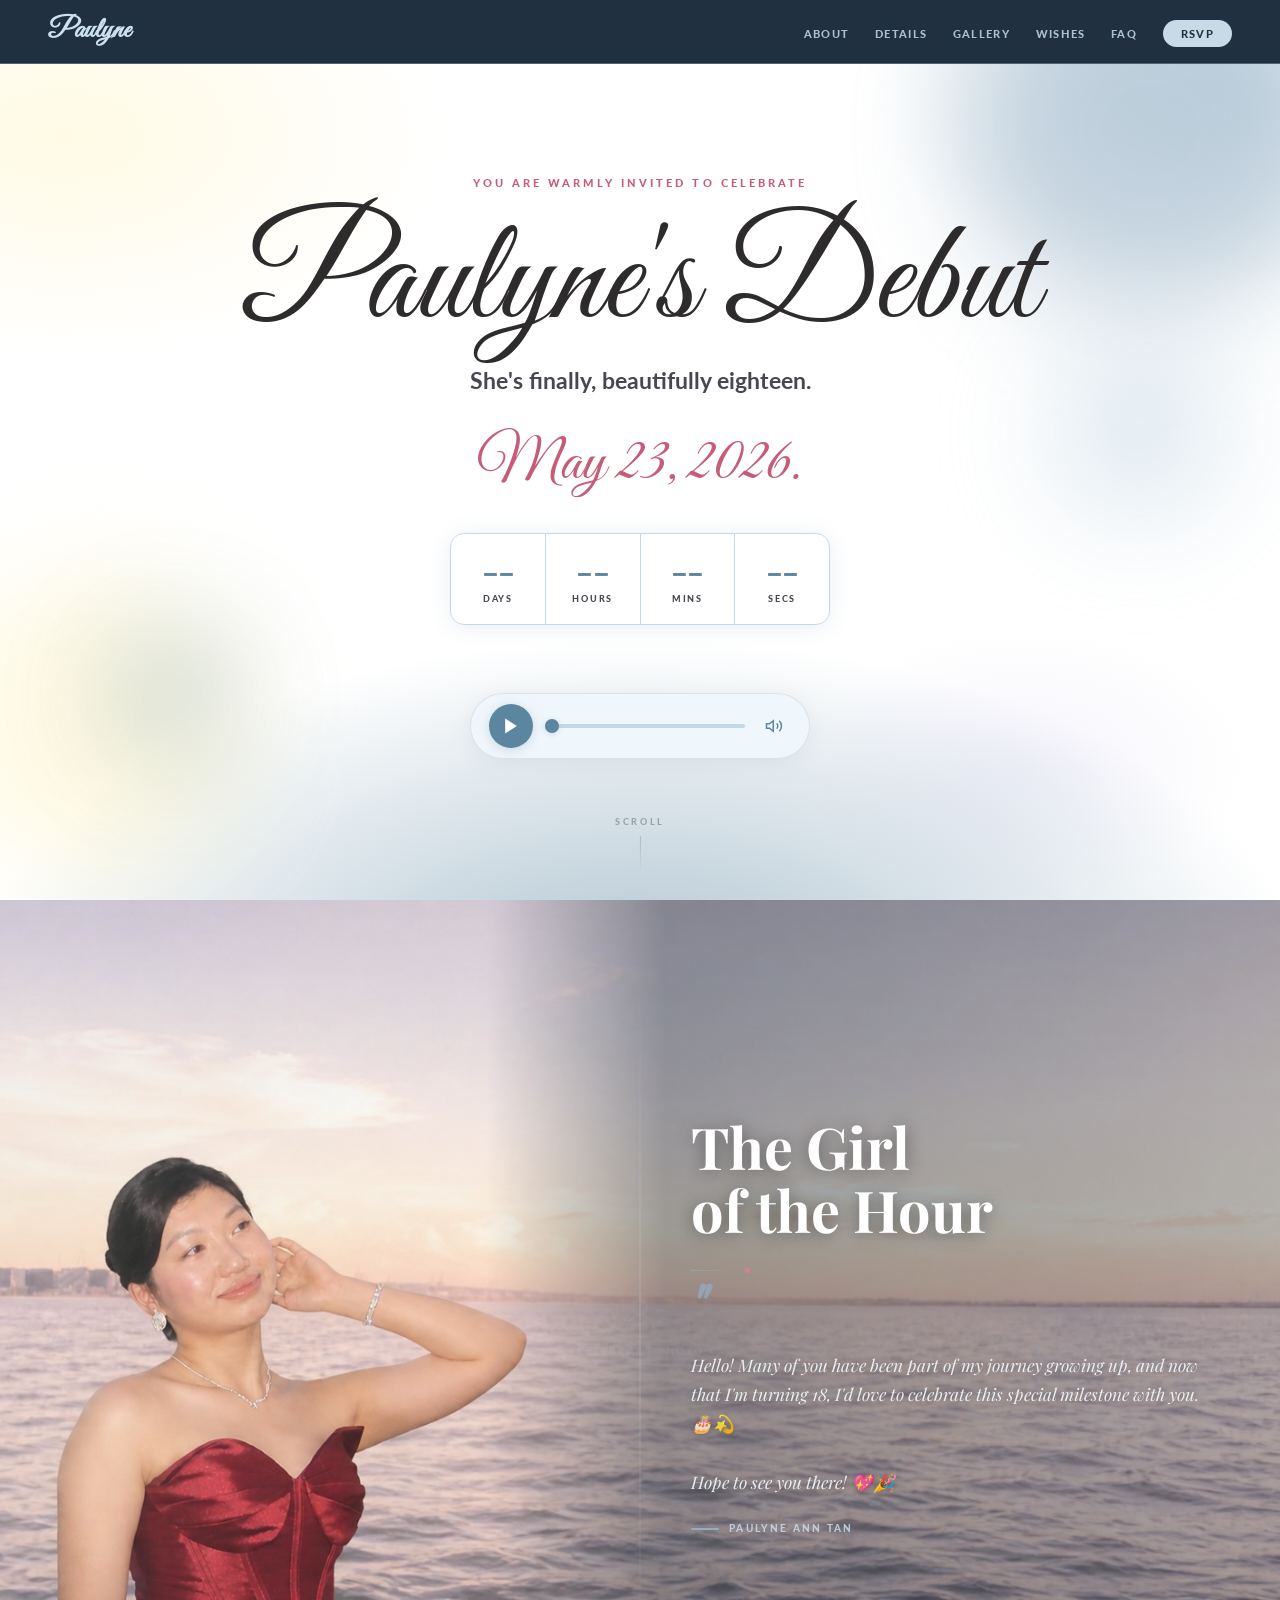
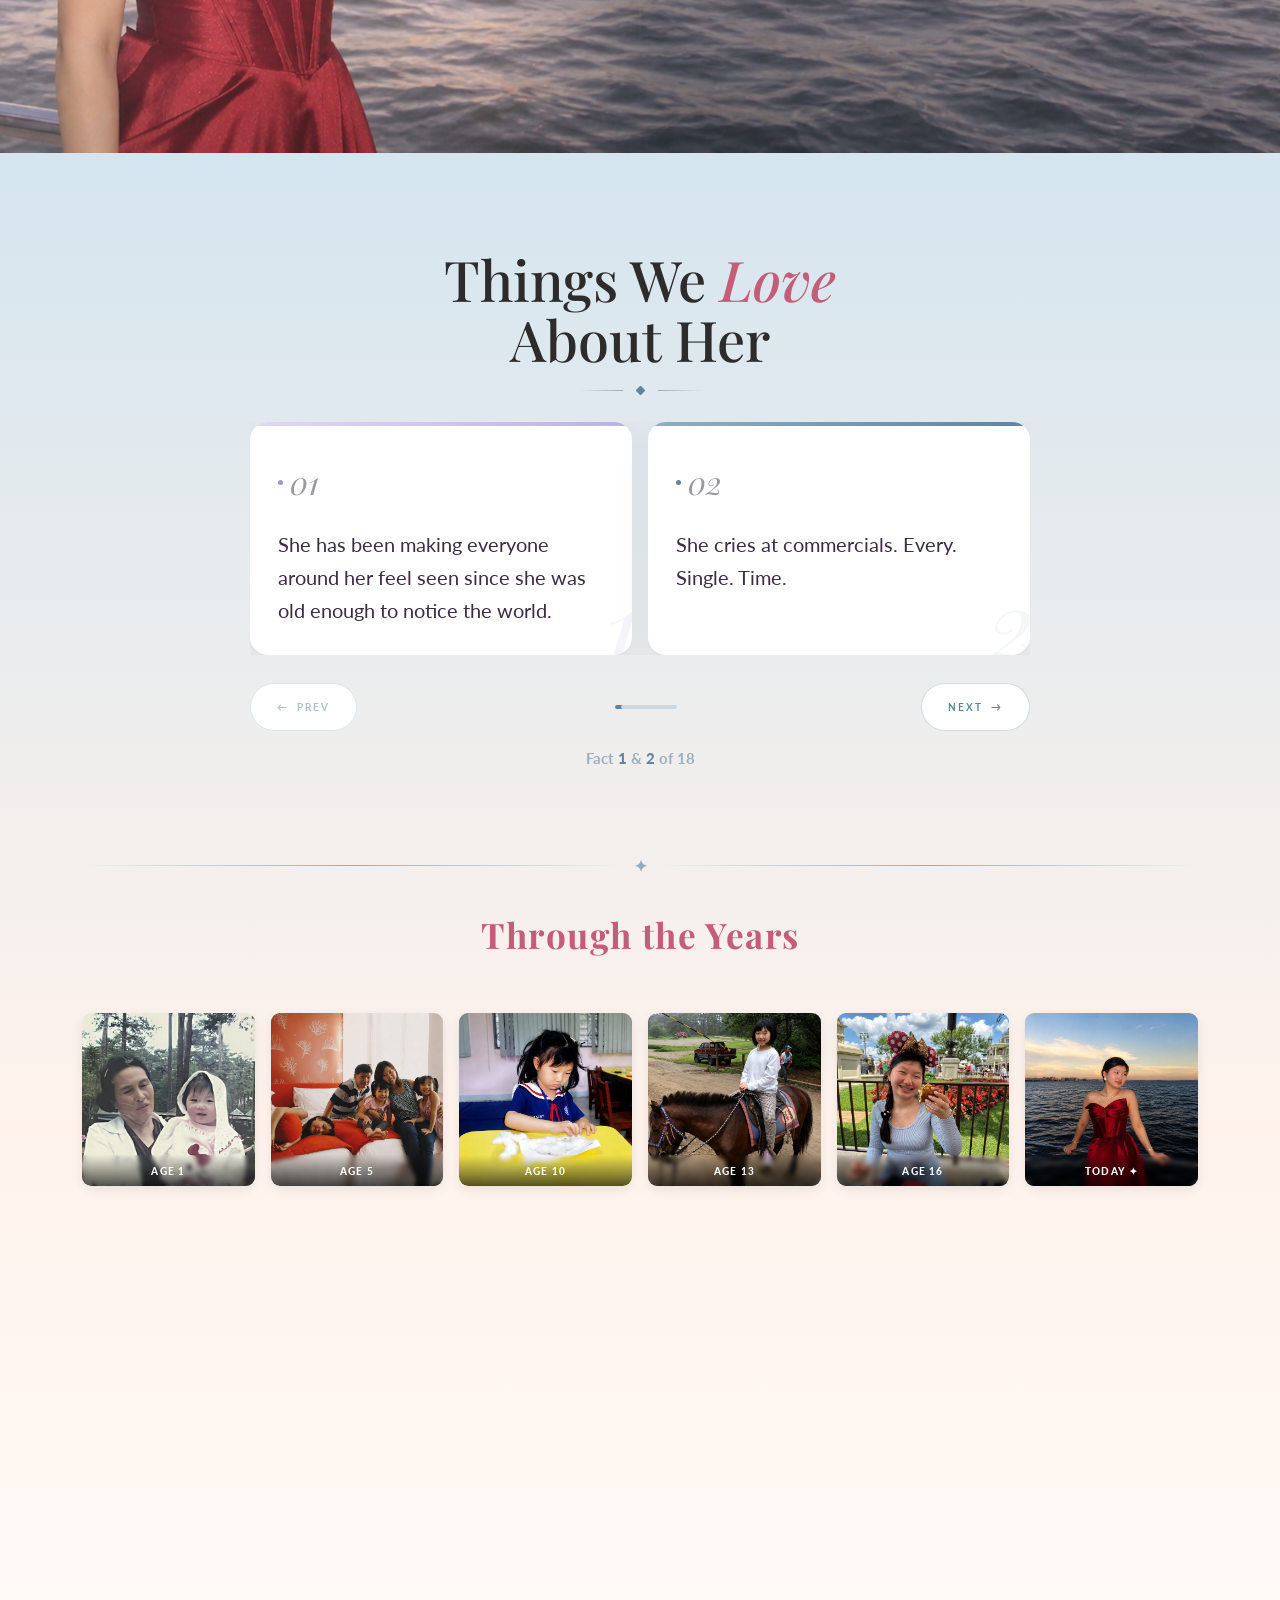
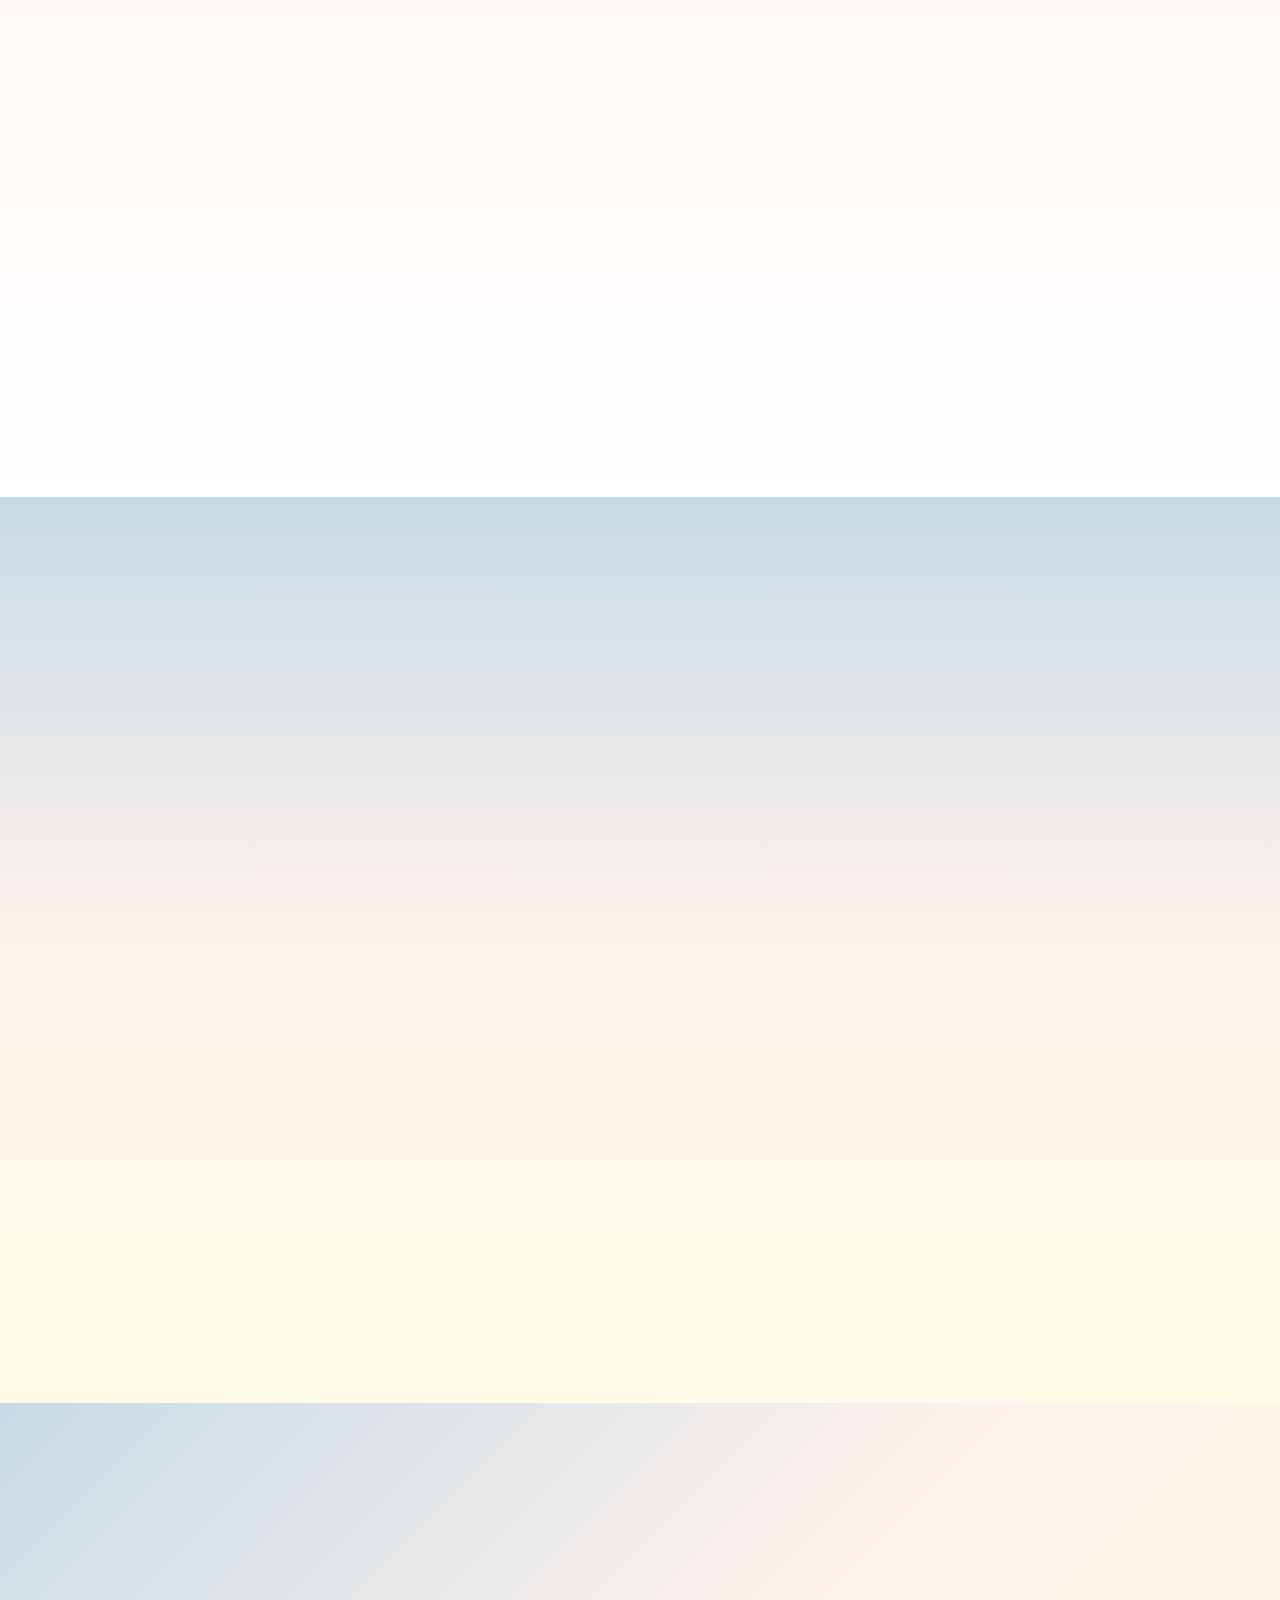
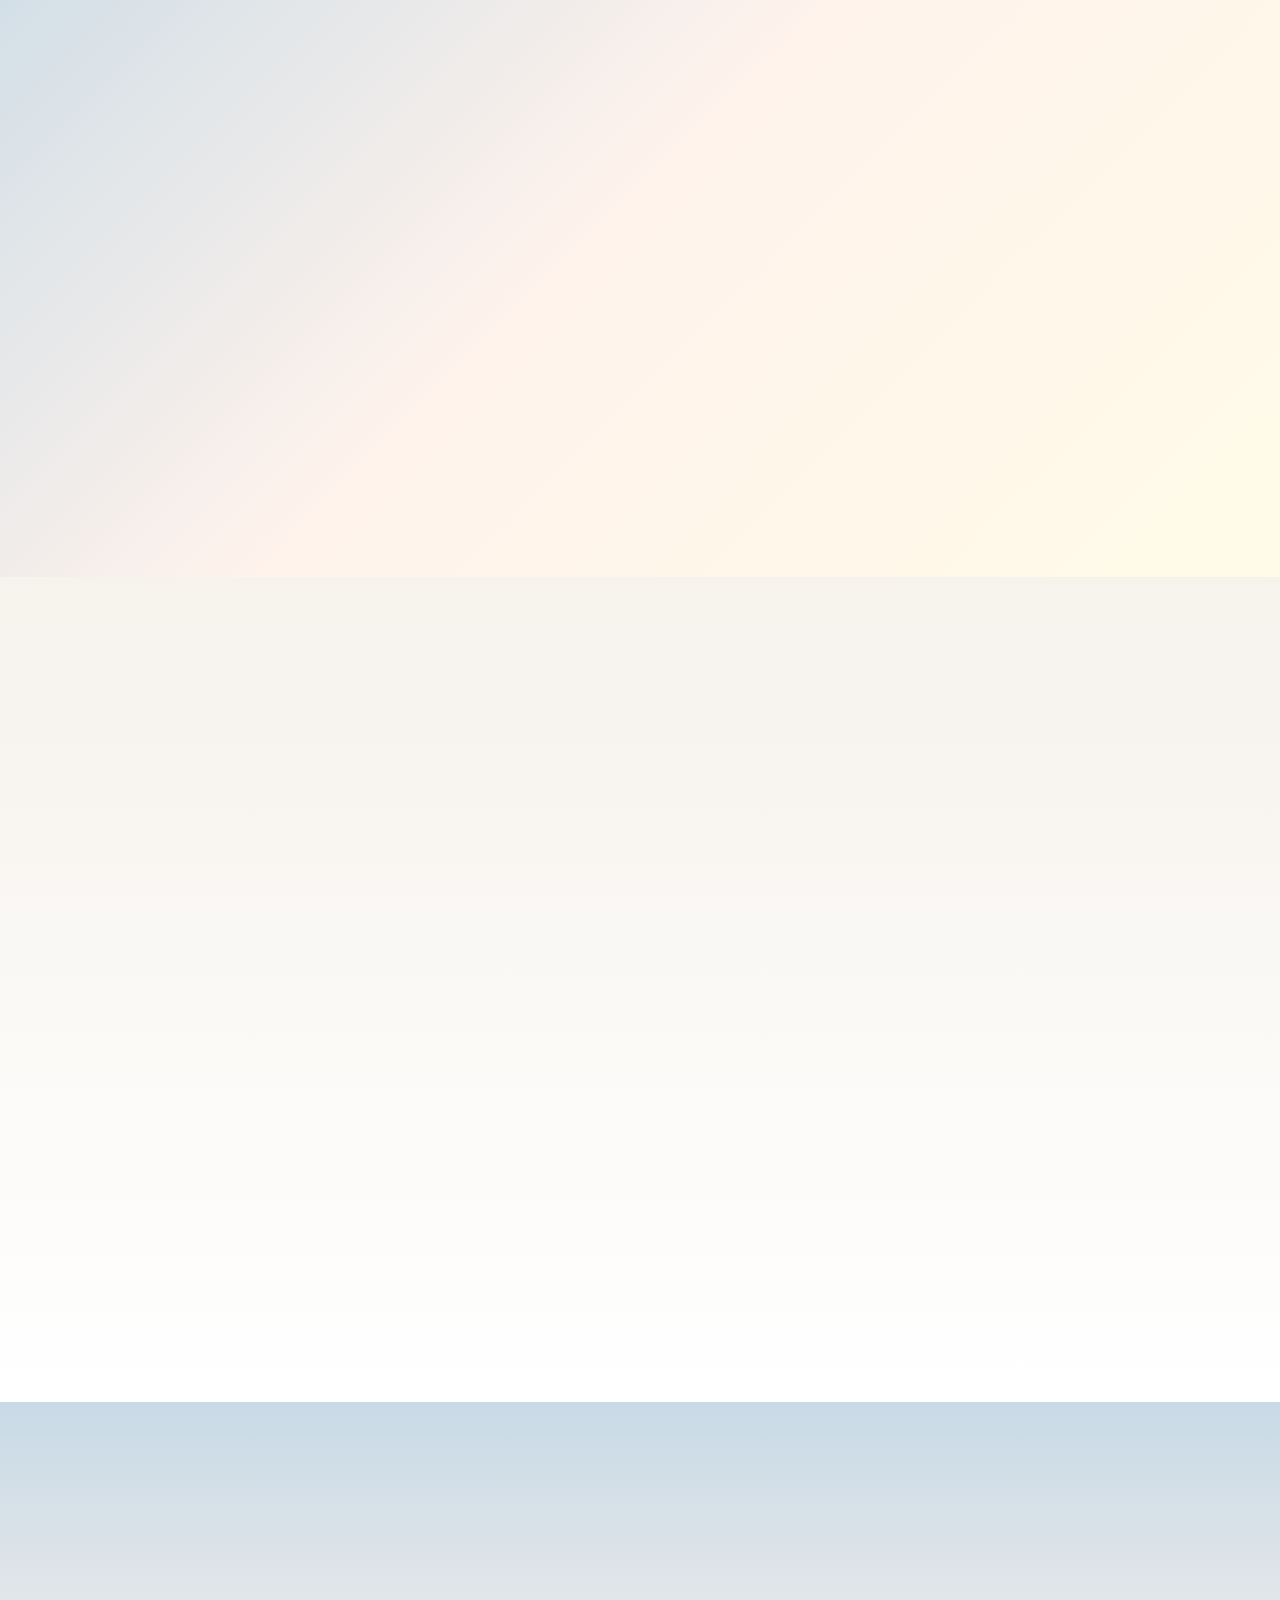
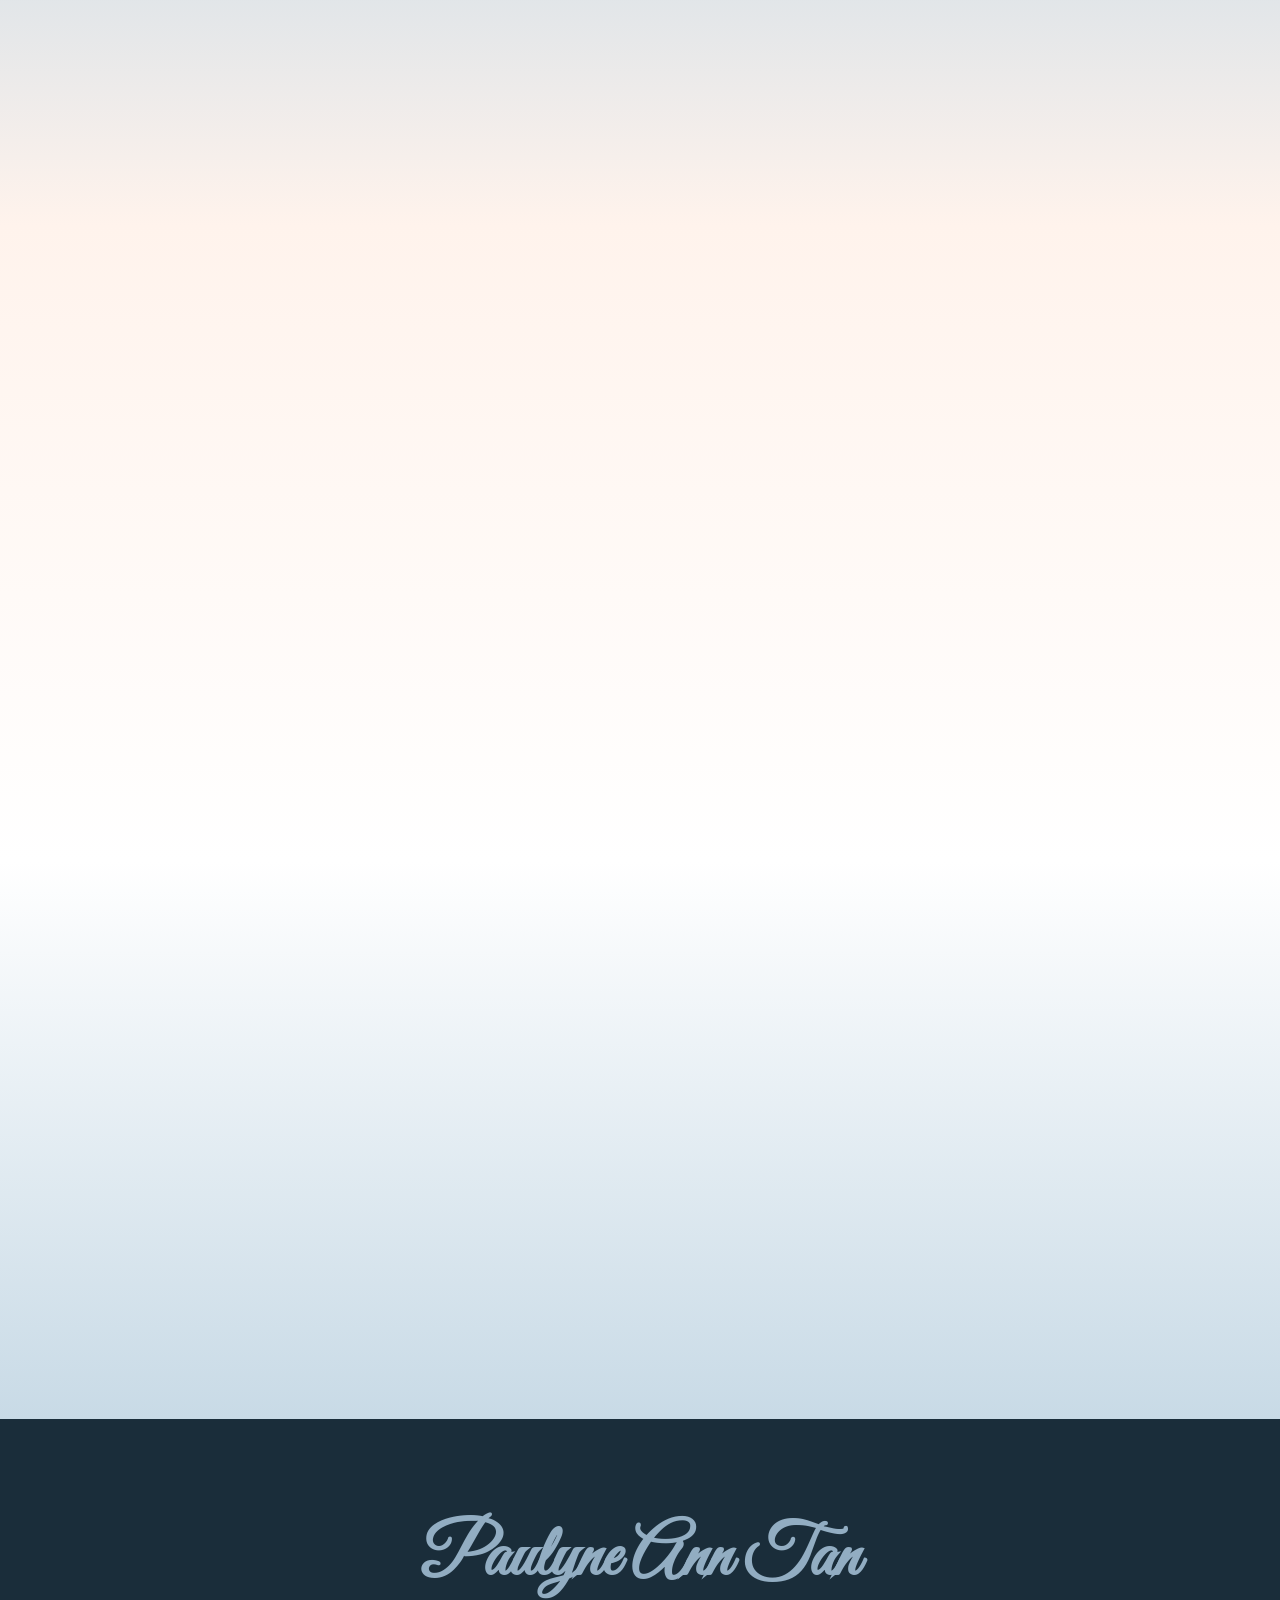
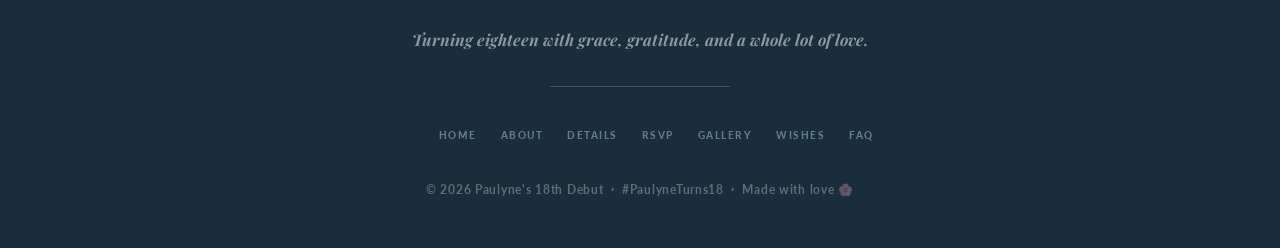
==== commit 64024967: "15111" ====
--- a/index.html
+++ b/index.html
@@ -167,21 +167,23 @@
       object-fit: cover; object-position: center top; display: block;
     }
 
+    /* CHANGED: lighter, more vibrant overlay matching the dusty-blue/peach/rose palette */
     .debutante-banner::before {
       content: '';
       position: absolute; inset: 0;
       background: linear-gradient(to right,
-        rgba(10,22,30,0.45) 0%,
-        rgba(10,22,30,0.38) 48%,
-        rgba(10,22,30,0.72) 52%,
-        rgba(10,22,30,0.62) 100%
+        rgba(200,218,230,0.18) 0%,
+        rgba(200,218,230,0.10) 38%,
+        rgba(20,40,56,0.42) 52%,
+        rgba(20,40,56,0.32) 100%
       );
       z-index: 1;
     }
 
+    /* CHANGED: much lighter top/bottom vignette */
     .debutante-banner::after {
       content: ''; position: absolute; inset: 0;
-      background: linear-gradient(to bottom, rgba(0,0,0,0.18) 0%, transparent 30%, transparent 70%, rgba(0,0,0,0.30) 100%);
+      background: linear-gradient(to bottom, rgba(0,0,0,0.06) 0%, transparent 25%, transparent 75%, rgba(0,0,0,0.12) 100%);
       z-index: 1;
     }
 
@@ -303,7 +305,6 @@
       .banner-divider { display: none; }
       .banner-inner { display: contents; }
       .banner-left { display: none !important; }
-      /* Make text appear on the right side of the banner */
       .banner-right {
         position: absolute; top: 0; left: 0;
         width: 100% !important; height: 100%;
@@ -324,12 +325,10 @@
       .banner-right .b-name-line {
         justify-content: flex-end !important;
       }
-      /* Hide quote and name inside banner on mobile */
       .banner-right .b-quote-mark,
       .banner-right .b-quote-text {
         display: none !important;
       }
-      /* Show mobile quote container */
       .mobile-quote-container {
         display: block;
       }
@@ -341,6 +340,21 @@
     /* ── rest of about ── */
     .quote-bar { border-left: 3px solid var(--dusty-blue-deep); padding: 0.25rem 0 0.25rem 1.25rem; margin: 1.5rem 0; }
     .quote-bar p { font-family: var(--head); font-size: clamp(1rem, 2.5vw, 1.2rem); font-style: italic; font-weight: 700; color: var(--charcoal); line-height: 1.65; }
+
+    /* CHANGED: tag-label-large — bigger label for "Through the Years" and "She Loves to Travel" */
+    .tag-label-large {
+      font-family: var(--head);
+      font-size: clamp(1.4rem, 4vw, 2.2rem);
+      font-weight: 700;
+      letter-spacing: 0.04em;
+      color: var(--rose);
+      text-transform: none;
+    }
+    @media (max-width: 640px) {
+      .tag-label-large {
+        font-size: clamp(1.2rem, 6vw, 1.6rem);
+      }
+    }
 
     /* 18 FACTS WIDGET */
     .debut-facts-widget { margin: 2rem 0 2rem; width: 100%; }
@@ -389,22 +403,158 @@
     .debut-facts-widget .swipe-hint { font-family: var(--body); font-size: 9px; letter-spacing: 3px; text-transform: uppercase; color: #b8c8d4; display: none; margin-top: 2px; }
     @media (pointer: coarse) { .debut-facts-widget .swipe-hint { display: block; } }
 
-    .year-strip { display: grid; grid-template-columns: repeat(6, 1fr); gap: 8px; margin-top: 3.5rem; }
-    @media (max-width: 576px) { .year-strip { grid-template-columns: repeat(3, 1fr); } }
-    .year-box { aspect-ratio: 1/1.2; border-radius: var(--radius-sm); display: flex; align-items: flex-end; justify-content: center; padding-bottom: 0.6rem; }
-    .year-box:nth-child(1) { background: var(--dusty-blue-soft); }
-    .year-box:nth-child(2) { background: var(--lemon); }
-    .year-box:nth-child(3) { background: var(--peach); }
-    .year-box:nth-child(4) { background: var(--dusty-blue); }
-    .year-box:nth-child(5) { background: var(--lavender); }
-    .year-box:nth-child(6) { background: var(--rose-pale); }
-    .year-tag { font-family: var(--body); font-size: 9px; font-weight: 900; letter-spacing: 0.12em; text-transform: uppercase; color: var(--mid); background: rgba(255,255,255,0.8); border-radius: 100px; padding: 2px 8px; }
+    /* ── YEAR STRIP (CUSTOMISED) ── */
+    .year-strip {
+      display: grid;
+      grid-template-columns: repeat(6, 1fr);
+      gap: 1rem;
+      margin-top: 3rem;
+    }
+    .year-item {
+      aspect-ratio: 1 / 1;
+      border-radius: var(--radius-sm);
+      overflow: hidden;
+      position: relative;
+      cursor: pointer;
+      box-shadow: 0 4px 12px rgba(0,0,0,0.08);
+      transition: transform 0.2s ease, box-shadow 0.2s;
+    }
+    .year-item:hover {
+      transform: scale(1.02);
+      box-shadow: 0 8px 20px rgba(0,0,0,0.12);
+    }
+    .year-item img {
+      width: 100%;
+      height: 100%;
+      object-fit: cover;
+      display: block;
+    }
+    .year-label {
+      position: absolute;
+      bottom: 0;
+      left: 0;
+      right: 0;
+      background: linear-gradient(to top, rgba(0,0,0,0.65), transparent);
+      color: white;
+      font-family: var(--body);
+      font-size: 10px;
+      font-weight: 900;
+      letter-spacing: 0.12em;
+      text-transform: uppercase;
+      padding: 8px 6px 5px;
+      text-align: center;
+      backdrop-filter: blur(2px);
+    }
+    @media (max-width: 576px) {
+      .year-strip {
+        grid-template-columns: repeat(2, 1fr);
+        gap: 0.75rem;
+      }
+    }
+
+    /* ── LIGHTBOX MODAL (shared style for both year & travel) ── */
+    .lightbox {
+      display: none;
+      position: fixed;
+      top: 0;
+      left: 0;
+      width: 100%;
+      height: 100%;
+      background: rgba(0,0,0,0.92);
+      z-index: 9999;
+      align-items: center;
+      justify-content: center;
+      backdrop-filter: blur(8px);
+    }
+    .lightbox.active {
+      display: flex;
+    }
+    .lightbox-content {
+      position: relative;
+      max-width: 90vw;
+      max-height: 90vh;
+      display: flex;
+      flex-direction: column;
+      align-items: center;
+    }
+    .lightbox-img {
+      max-width: 100%;
+      max-height: 80vh;
+      object-fit: contain;
+      border-radius: 12px;
+      box-shadow: 0 20px 40px rgba(0,0,0,0.3);
+      cursor: zoom-out;
+    }
+    .lightbox-nav {
+      display: flex;
+      justify-content: center;
+      gap: 2rem;
+      margin-top: 1.5rem;
+    }
+    .lightbox-nav button {
+      background: rgba(255,255,255,0.2);
+      border: none;
+      color: white;
+      font-size: 1.8rem;
+      width: 48px;
+      height: 48px;
+      border-radius: 50%;
+      cursor: pointer;
+      transition: all 0.2s;
+      backdrop-filter: blur(4px);
+      display: inline-flex;
+      align-items: center;
+      justify-content: center;
+    }
+    .lightbox-nav button:hover {
+      background: rgba(255,255,255,0.4);
+      transform: scale(1.05);
+    }
+    .lightbox-close {
+      position: absolute;
+      top: 20px;
+      right: 30px;
+      background: none;
+      border: none;
+      color: white;
+      font-size: 2.2rem;
+      cursor: pointer;
+      opacity: 0.7;
+      transition: opacity 0.2s;
+      z-index: 10;
+    }
+    .lightbox-close:hover {
+      opacity: 1;
+    }
+    .lightbox-counter {
+      color: white;
+      font-family: var(--body);
+      font-size: 14px;
+      margin-top: 12px;
+      letter-spacing: 0.1em;
+      background: rgba(0,0,0,0.5);
+      padding: 4px 12px;
+      border-radius: 40px;
+    }
+    @media (max-width: 640px) {
+      .lightbox-nav button {
+        width: 40px;
+        height: 40px;
+        font-size: 1.4rem;
+      }
+      .lightbox-close {
+        top: 12px;
+        right: 20px;
+        font-size: 1.8rem;
+      }
+    }
 
     /* ── TRAVEL COLLAGE ── */
     .travel-collage { max-width: 580px; margin: 0 auto; width: 100%; }
     .collage-top { display: grid; grid-template-columns: 1.65fr 1fr; grid-template-rows: clamp(140px, 25vw, 210px) clamp(100px, 18vw, 145px); gap: 8px; margin-bottom: 8px; }
     .collage-bottom { display: grid; grid-template-columns: 1fr 1fr; gap: 8px; }
-    .photo-slot { border-radius: 10px; display: flex; align-items: center; justify-content: center; overflow: hidden; position: relative; opacity: 0; transform: translateY(18px) scale(0.97); transition: transform 0.3s ease; }
+    .photo-slot { border-radius: 10px; display: flex; align-items: center; justify-content: center; overflow: hidden; position: relative; opacity: 0; transform: translateY(18px) scale(0.97); transition: transform 0.3s ease; background: transparent; cursor: pointer; }
+    .photo-slot img { width: 100%; height: 100%; object-fit: cover; display: block; pointer-events: none; }
     .photo-slot.p1 { grid-column: 1; grid-row: 1 / 3; background: var(--dusty-blue-soft); }
     .photo-slot.p2 { grid-column: 2; grid-row: 1; background: var(--peach); }
     .photo-slot.p3 { grid-column: 2; grid-row: 2; background: var(--lemon); }
@@ -417,15 +567,26 @@
     .photo-slot.p3.anim-in { animation-delay: 0.35s; }
     .photo-slot.p4.anim-in { animation-delay: 0.50s; }
     .photo-slot.p5.anim-in { animation-delay: 0.65s; }
-    .slot-inner { display: flex; flex-direction: column; align-items: center; gap: 6px; pointer-events: none; }
-    .slot-icon { opacity: 0.35; color: var(--charcoal); }
-    .slot-label { font-family: var(--body); font-size: 9px; font-weight: 900; letter-spacing: 0.18em; text-transform: uppercase; opacity: 0.35; color: var(--charcoal); }
     @keyframes slotIn { to { opacity: 1; transform: translateY(0) scale(1); } }
 
-    /* DETAILS */
+    /* DETAILS, RSVP, GALLERY, GUESTBOOK, FAQ, FOOTER (unchanged) */
     #details { background: linear-gradient(180deg, #c8dae6 0%, var(--peach-soft) 50%, var(--lemon-soft) 100%); padding: clamp(3rem, 6vw, 5rem) 0; }
     .venue-block { text-align: center; max-width: 580px; width: 100%; margin: 0 auto; }
-    .venue-eyebrow { font-family: var(--head); font-size: clamp(1.3rem, 3.5vw, 1.7rem); font-weight: 700; letter-spacing: 0.04em; color: var(--dusty-blue-deep); margin-bottom: 1.2rem; }
+    /* CHANGED: THE VENUE — all caps handled in HTML, bigger size */
+    .venue-eyebrow {
+      font-family: var(--head);
+      font-size: clamp(1.8rem, 5vw, 2.6rem);
+      font-weight: 700;
+      letter-spacing: 0.12em;
+      text-transform: uppercase;
+      color: var(--dusty-blue-deep);
+      margin-bottom: 1.2rem;
+    }
+    @media (max-width: 640px) {
+      .venue-eyebrow {
+        font-size: clamp(1.5rem, 7vw, 2rem);
+      }
+    }
     .venue-photo { width: 100%; aspect-ratio: 4/3; border-radius: var(--radius); overflow: hidden; margin-bottom: 1.6rem; box-shadow: var(--shadow-lg); border: 1px solid var(--border); background: linear-gradient(135deg, var(--dusty-blue-soft), var(--peach), var(--lemon)); }
     .venue-photo img { width: 100%; height: 100%; object-fit: cover; display: block; }
     .venue-name { font-family: var(--head); font-size: clamp(1.6rem, 4vw, 2rem); font-weight: 700; color: var(--charcoal); margin-bottom: 0.5rem; }
@@ -433,14 +594,12 @@
     .map-btn { display: inline-flex; align-items: center; gap: 7px; background: var(--dusty-blue-deep); color: #fff; font-family: var(--body); font-size: 11px; font-weight: 900; letter-spacing: 0.15em; text-transform: uppercase; padding: 10px 22px; border-radius: 100px; text-decoration: none; transition: background 0.25s, transform 0.2s; box-shadow: 0 4px 14px rgba(143,168,188,0.35); }
     .map-btn:hover { background: #6d8fa5; color: #fff; transform: translateY(-1px); text-decoration: none; }
 
-    /* RSVP */
     #rsvp { padding: clamp(3rem, 6vw, 5rem) 0; background: linear-gradient(135deg, #c8dae6, var(--peach-soft), var(--lemon-soft)); }
     .rsvp-card { background: rgba(255,255,255,0.92); backdrop-filter: blur(12px); border-radius: var(--radius); padding: clamp(2rem, 6vw, 3.5rem); box-shadow: 0 8px 50px rgba(143,168,188,0.15); max-width: 720px; margin: 0 auto; border: 1px solid rgba(255,255,255,0.9); }
     .field-label { display: block; font-family: var(--body); font-size: 10px; font-weight: 900; letter-spacing: 0.18em; text-transform: uppercase; color: var(--mid); margin-bottom: 6px; }
     .field-input { width: 100%; border: 2px solid var(--border); border-radius: var(--radius-sm); padding: 11px 14px; font-family: var(--body); font-size: 15px; font-weight: 700; color: var(--charcoal); background: var(--white); outline: none; transition: all 0.2s; }
     .field-input:focus { border-color: var(--dusty-blue-deep); box-shadow: 0 0 0 3px rgba(143,168,188,0.15); }
 
-    /* Custom dropdown */
     .custom-select-wrapper { position: relative; width: 100%; }
     .custom-select { cursor: pointer; display: flex !important; align-items: center; justify-content: space-between; user-select: none; -webkit-user-select: none; }
     .custom-select.placeholder > span:first-child { color: #aaa; font-weight: 400; }
@@ -454,7 +613,6 @@
     .cs-opt.cs-selected { background: var(--dusty-blue-pale); color: var(--dusty-blue-deep); }
     .cs-opt-disabled { color: #bbb; font-weight: 400; pointer-events: none; cursor: default; }
 
-    /* GALLERY */
     #gallery { background: linear-gradient(180deg, var(--cream) 0%, var(--white) 100%); padding: clamp(3rem, 6vw, 5rem) 0; }
     .gal-grid { display: grid; grid-template-columns: repeat(12, 1fr); grid-auto-rows: 200px; gap: 10px; }
     .gal-item { border-radius: var(--radius-sm); display: flex; align-items: center; justify-content: center; overflow: hidden; }
@@ -472,7 +630,6 @@
     @media (max-width: 768px) and (min-width: 481px) { .gal-grid{grid-template-columns:repeat(6,1fr);grid-auto-rows:130px} .gal-item:nth-child(1){grid-column:1/4;grid-row:1/3} .gal-item:nth-child(2){grid-column:4/7;grid-row:1/2} .gal-item:nth-child(3){grid-column:4/7;grid-row:2/3} .gal-item:nth-child(4){grid-column:1/3;grid-row:3/4} .gal-item:nth-child(5){grid-column:3/5;grid-row:3/4} .gal-item:nth-child(6){grid-column:5/7;grid-row:3/4} .gal-item:nth-child(7){grid-column:1/4;grid-row:4/5} .gal-item:nth-child(8){grid-column:4/7;grid-row:4/5} .gal-item:nth-child(9){grid-column:1/7;grid-row:5/6} }
     @media (max-width: 480px) { .gal-grid{grid-template-columns:1fr 1fr;grid-auto-rows:120px} .gal-item{grid-column:span 1!important;grid-row:span 1!important} }
 
-    /* GUESTBOOK */
     #guestbook { background: linear-gradient(180deg, #c8dae6 0%, var(--peach-soft) 40%, var(--white) 100%); padding: clamp(3rem, 6vw, 5rem) 0; }
     .gb-form { background: rgba(255,255,255,0.92); backdrop-filter: blur(8px); border: 1px solid var(--border-soft); border-radius: var(--radius); padding: clamp(1.75rem, 5vw, 3rem); box-shadow: var(--shadow); max-width: 700px; margin: 0 auto 3.5rem; }
     .gb-messages-widget { max-width: 700px; margin: 0 auto; }
@@ -504,7 +661,6 @@
     @media (pointer: coarse) { .gb-swipe-hint { display: block; } }
     @media (max-width: 640px) { .gb-card-pair { grid-template-columns: 1fr; gap: 1rem; } }
 
-    /* FAQ */
     #faq { background: linear-gradient(180deg, var(--white) 0%, #c8dae6 100%); padding: clamp(3rem, 6vw, 5rem) 0; }
     .faq-wrap { max-width: 760px; margin: 0 auto; }
     .faq-item { border-bottom: 1px solid var(--border); }
@@ -518,7 +674,6 @@
     .faq-item.open .faq-body { max-height: 200px; padding-bottom: 1.25rem; }
     .faq-a { font-family: var(--body); font-size: 14px; font-weight: 700; color: var(--mid); line-height: 1.8; }
 
-    /* FOOTER */
     .site-footer { background: #1a2d3a; color: rgba(255,255,255,0.7); padding: clamp(3rem, 6vw, 5rem) 0 2rem; text-align: center; }
     .footer-title { font-family: var(--title); font-size: clamp(2.5rem, 8vw, 4.5rem); color: var(--dusty-blue); margin-bottom: 0.25rem; }
     .footer-tagline { font-family: var(--head); font-size: 1rem; font-style: italic; font-weight: 700; color: rgba(255,255,255,0.5); margin-bottom: 2rem; }
@@ -531,90 +686,25 @@
     .fi { opacity: 0; transform: translateY(22px); transition: opacity 0.6s ease, transform 0.6s ease; }
     .fi.in { opacity: 1; transform: none; }
 
-    /* ── MOBILE OVERRIDES (≤640px) ── */
     @media (max-width: 640px) {
-
-      /* Hero: tighter top padding, smaller gaps between elements */
-      #hero {
-        padding: 4.5rem 1.5rem 2.5rem !important;
-      }
-      .hero-eyebrow {
-        font-size: 9px;
-        letter-spacing: 0.22em;
-        margin-bottom: 0.65rem !important;
-      }
-      .hero-title {
-        font-size: clamp(3.5rem, 10.5vw, 3rem);
-        white-space: nowrap;
-        margin-bottom: 0.1rem !important;
-      }
-      .hero-sub {
-        font-size: clamp(1rem, 6vw, 1rem) !important;
-        margin-bottom: 0.9rem !important;
-      }
-      .hero-date-simple {
-        margin-bottom: 1rem !important;
-        font-size: clamp(2rem, 6vw, 2.6rem) !important;
-      }
-      .countdown-box {
-        margin-bottom: 1.25rem !important;
-      }
-      .cd-cell {
-        padding: 0.75rem 0.4rem !important;
-      }
-      .hero-music-spacer {
-        height: 14px !important;
-      }
-
-      /* Music player: smaller on mobile */
-      .music-player {
-        max-width: 260px !important;
-        padding: 7px 12px !important;
-        gap: 8px !important;
-      }
-      .mp-play {
-        width: 34px !important;
-        height: 34px !important;
-      }
-      .mp-play svg {
-        width: 15px !important;
-        height: 15px !important;
-      }
-      .mp-mute {
-        width: 28px !important;
-        height: 28px !important;
-      }
-      .mp-mute svg {
-        width: 15px !important;
-        height: 15px !important;
-      }
-      .mp-seek::-webkit-slider-thumb {
-        width: 12px !important;
-        height: 12px !important;
-      }
-
-      /* Banner: move up by removing top gap */
-      .debutante-banner {
-        margin-bottom: 1.25rem !important;
-      }
-
-      /* Section spacing: tighter on mobile */
-      #details,
-      #rsvp,
-      #gallery,
-      #guestbook,
-      #faq {
-        padding-top: 2.5rem !important;
-        padding-bottom: 2.5rem !important;
-      }
-      #about {
-        padding-bottom: 2.5rem !important;
-      }
-      .section-header {
-        margin-bottom: 1.5rem !important;
-      }
-
-      /* General small-screen type tweaks */
+      #hero { padding: 4.5rem 1.5rem 2.5rem !important; }
+      .hero-eyebrow { font-size: 9px; letter-spacing: 0.22em; margin-bottom: 0.65rem !important; }
+      .hero-title { font-size: clamp(3.5rem, 10.5vw, 3rem); white-space: nowrap; margin-bottom: 0.1rem !important; }
+      .hero-sub { font-size: clamp(1rem, 6vw, 1rem) !important; margin-bottom: 0.9rem !important; }
+      .hero-date-simple { margin-bottom: 1rem !important; font-size: clamp(2rem, 6vw, 2.6rem) !important; }
+      .countdown-box { margin-bottom: 1.25rem !important; }
+      .cd-cell { padding: 0.75rem 0.4rem !important; }
+      .hero-music-spacer { height: 14px !important; }
+      .music-player { max-width: 260px !important; padding: 7px 12px !important; gap: 8px !important; }
+      .mp-play { width: 34px !important; height: 34px !important; }
+      .mp-play svg { width: 15px !important; height: 15px !important; }
+      .mp-mute { width: 28px !important; height: 28px !important; }
+      .mp-mute svg { width: 15px !important; height: 15px !important; }
+      .mp-seek::-webkit-slider-thumb { width: 12px !important; height: 12px !important; }
+      .debutante-banner { margin-bottom: 1.25rem !important; }
+      #details, #rsvp, #gallery, #guestbook, #faq { padding-top: 2.5rem !important; padding-bottom: 2.5rem !important; }
+      #about { padding-bottom: 2.5rem !important; }
+      .section-header { margin-bottom: 1.5rem !important; }
       .tag-label { font-size: 9px; }
       .section-title { font-size: clamp(2rem, 7vw, 3.5rem); }
       .section-sub { font-size: clamp(0.8rem, 3vw, 1rem); }
@@ -622,10 +712,8 @@
       .debut-facts-widget .masthead-title { font-size: clamp(1.8rem, 8vw, 2.8rem); }
       .debut-facts-widget .masthead-sub { font-size: clamp(12px, 3vw, 14px); }
       .field-label { font-size: 9px; }
-      .venue-eyebrow { font-size: clamp(1.1rem, 3vw, 1.4rem); }
       .entry-card { padding: 1.1rem; }
     }
-
     .gb-card-pair.single-card { grid-template-columns: 1fr; max-width: 380px; margin: 0 auto; }
   </style>
 </head>
@@ -656,7 +744,7 @@
   </ul>
 </div>
 
-<!-- ── HERO ── -->
+<!-- HERO -->
 <section id="hero">
   <div class="hero-blob hero-blob-1"></div>
   <div class="hero-blob hero-blob-2"></div>
@@ -672,7 +760,6 @@
     <div class="cd-cell"><span class="cd-num" id="cdM">--</span><span class="cd-lbl">Mins</span></div>
     <div class="cd-cell"><span class="cd-num" id="cdS">--</span><span class="cd-lbl">Secs</span></div>
   </div>
-  <!-- Reserve Your Seat button removed -->
   <div class="hero-music-spacer"></div>
   <div class="music-player">
     <audio id="bgAudio" src="bg.mp3" loop preload="metadata"></audio>
@@ -696,10 +783,8 @@
   <div class="scroll-cue"><span>Scroll</span><div class="scroll-line"></div></div>
 </section>
 
-<!-- ── ABOUT ── -->
+<!-- ABOUT -->
 <section id="about">
-
-  <!-- CINEMATIC BANNER -->
   <div class="debutante-banner fi">
     <img class="banner-photo" src="celebrant.jpg" alt="Paulyne Ann Tan" onerror="this.style.display='none'"/>
     <div class="banner-placeholder">
@@ -714,50 +799,30 @@
       <div class="banner-left"></div>
       <div class="banner-right">
         <h2 class="b-title">The Girl<br>of the Hour</h2>
-        <div class="b-deco">
-          <div class="b-deco-line"></div>
-          <div class="b-deco-dot"></div>
-        </div>
+        <div class="b-deco"><div class="b-deco-line"></div><div class="b-deco-dot"></div></div>
         <div class="b-quote-mark">"</div>
-        <p class="b-quote-text">
-          Hello! Many of you have been part of my journey growing up, and now that I'm turning 18, I'd love to celebrate this special milestone with you. 🎂💫<br><br>
-          Hope to see you there! 💖🎉
-        </p>
-        <div class="b-name-line">
-          <div class="b-name-bar"></div>
-          <span class="b-name">Paulyne Ann Tan</span>
-        </div>
+        <p class="b-quote-text">Hello! Many of you have been part of my journey growing up, and now that I'm turning 18, I'd love to celebrate this special milestone with you. 🎂💫<br><br>Hope to see you there! 💖🎉</p>
+        <div class="b-name-line"><div class="b-name-bar"></div><span class="b-name">Paulyne Ann Tan</span></div>
       </div>
     </div>
   </div>
-
-  <!-- Mobile quote container (visible only on mobile, placed outside banner) -->
   <div class="mobile-quote-container">
     <div class="mq-quote-mark">"</div>
-    <p class="mq-quote-text">
-      Hello! Many of you have been part of my journey growing up, and now that I'm turning 18, I'd love to celebrate this special milestone with you. 🎂💫<br><br>
-      Hope to see you there! 💖🎉
-    </p>
-    <div class="mq-name-line">
-      <div class="mq-name-bar"></div>
-      <span class="mq-name">Paulyne Ann Tan</span>
-    </div>
+    <p class="mq-quote-text">Hello! Many of you have been part of my journey growing up, and now that I'm turning 18, I'd love to celebrate this special milestone with you. 🎂💫<br><br>Hope to see you there! 💖🎉</p>
+    <div class="mq-name-line"><div class="mq-name-bar"></div><span class="mq-name">Paulyne Ann Tan</span></div>
   </div>
 
-  <!-- REST OF ABOUT -->
   <div class="container">
     <div class="row fi">
       <div class="col-12 debut-facts-widget">
         <div class="masthead">
-          <span class="masthead-over">Turning Eighteen · 2026</span>
+          <span class="masthead-over"></span>
           <h1 class="masthead-title">Things We <em>Love</em><br>About Her</h1>
-          <p class="masthead-sub">eighteen truths, for one extraordinary girl</p>
+          <p class="masthead-sub"></p>
           <div class="masthead-deco"><div class="line"></div><div class="diamond"></div><div class="line r"></div></div>
         </div>
         <div class="stage-wrap">
-          <div class="stage" id="factsStage">
-            <div class="card-pair" id="factsCardPair"></div>
-          </div>
+          <div class="stage" id="factsStage"><div class="card-pair" id="factsCardPair"></div></div>
         </div>
         <div class="nav-area">
           <div class="nav-controls">
@@ -772,63 +837,52 @@
     </div>
 
     <div class="floral-div fi mt-5 mb-4">✦</div>
-    <p class="tag-label text-center mb-3 fi">Through the Years</p>
-    <div class="year-strip fi">
-      <div class="year-box"><span class="year-tag">Age 1</span></div>
-      <div class="year-box"><span class="year-tag">Age 5</span></div>
-      <div class="year-box"><span class="year-tag">Age 10</span></div>
-      <div class="year-box"><span class="year-tag">Age 13</span></div>
-      <div class="year-box"><span class="year-tag">Age 16</span></div>
-      <div class="year-box"><span class="year-tag">Today ✦</span></div>
+    <p class="tag-label-large text-center mb-3 fi">Through the Years</p>
+    
+    <div class="year-strip fi" id="yearStrip">
+      <div class="year-item" data-index="0"><img src="assets/images/years/ty1.webp" alt="Age 1"><div class="year-label">Age 1</div></div>
+      <div class="year-item" data-index="1"><img src="assets/images/years/ty2.webp" alt="Age 5"><div class="year-label">Age 5</div></div>
+      <div class="year-item" data-index="2"><img src="assets/images/years/ty3.webp" alt="Age 10"><div class="year-label">Age 10</div></div>
+      <div class="year-item" data-index="3"><img src="assets/images/years/ty4.webp" alt="Age 13"><div class="year-label">Age 13</div></div>
+      <div class="year-item" data-index="4"><img src="assets/images/years/ty5.webp" alt="Age 16"><div class="year-label">Age 16</div></div>
+      <div class="year-item" data-index="5"><img src="assets/images/years/ty6.webp" alt="Today ✦"><div class="year-label">Today ✦</div></div>
     </div>
 
     <div class="floral-div fi mt-5 mb-4">✦</div>
-    <p class="tag-label text-center mb-3 fi">Through Her Travels</p>
+    <p class="tag-label-large text-center mb-3 fi">She Loves to Travel</p>
     <div class="travel-collage fi">
       <div class="collage-top">
-        <div class="photo-slot p1"><div class="slot-inner"><svg class="slot-icon" width="22" height="22" viewBox="0 0 24 24" fill="none" stroke="currentColor" stroke-width="1.5"><rect x="3" y="3" width="18" height="18" rx="3"/><circle cx="8.5" cy="8.5" r="1.5"/><path d="M21 15l-5-5L5 21"/></svg><span class="slot-label">Photo 1</span></div></div>
-        <div class="photo-slot p2"><div class="slot-inner"><svg class="slot-icon" width="16" height="16" viewBox="0 0 24 24" fill="none" stroke="currentColor" stroke-width="1.5"><rect x="3" y="3" width="18" height="18" rx="3"/><circle cx="8.5" cy="8.5" r="1.5"/><path d="M21 15l-5-5L5 21"/></svg><span class="slot-label">Photo 2</span></div></div>
-        <div class="photo-slot p3"><div class="slot-inner"><svg class="slot-icon" width="16" height="16" viewBox="0 0 24 24" fill="none" stroke="currentColor" stroke-width="1.5"><rect x="3" y="3" width="18" height="18" rx="3"/><circle cx="8.5" cy="8.5" r="1.5"/><path d="M21 15l-5-5L5 21"/></svg><span class="slot-label">Photo 3</span></div></div>
+        <div class="photo-slot p1"><img src="assets/images/travel/pt1.webp" alt="Travel 1"></div>
+        <div class="photo-slot p2"><img src="assets/images/travel/pt2.webp" alt="Travel 2"></div>
+        <div class="photo-slot p3"><img src="assets/images/travel/pt3.webp" alt="Travel 3"></div>
       </div>
       <div class="collage-bottom">
-        <div class="photo-slot p4"><div class="slot-inner"><svg class="slot-icon" width="16" height="16" viewBox="0 0 24 24" fill="none" stroke="currentColor" stroke-width="1.5"><rect x="3" y="3" width="18" height="18" rx="3"/><circle cx="8.5" cy="8.5" r="1.5"/><path d="M21 15l-5-5L5 21"/></svg><span class="slot-label">Photo 4</span></div></div>
-        <div class="photo-slot p5"><div class="slot-inner"><svg class="slot-icon" width="16" height="16" viewBox="0 0 24 24" fill="none" stroke="currentColor" stroke-width="1.5"><rect x="3" y="3" width="18" height="18" rx="3"/><circle cx="8.5" cy="8.5" r="1.5"/><path d="M21 15l-5-5L5 21"/></svg><span class="slot-label">Photo 5</span></div></div>
+        <div class="photo-slot p4"><img src="assets/images/travel/pt4.webp" alt="Travel 4"></div>
+        <div class="photo-slot p5"><img src="assets/images/travel/pt5.webp" alt="Travel 5"></div>
       </div>
     </div>
   </div>
 </section>
 
-<!-- ── DETAILS ── -->
+<!-- DETAILS, RSVP, GALLERY, GUESTBOOK, FAQ, FOOTER -->
 <section id="details">
   <div class="container">
-    <div class="section-header fi">
-      <p class="tag-label mb-2">02 — The Event</p>
-      <h2 class="section-title">The Gentle Evening</h2>
-      <p class="section-sub">A venue that holds moments softly.</p>
-    </div>
+    <div class="section-header fi"><p class="tag-label mb-2"></p><h2 class="section-title"></h2><p class="section-sub"></p></div>
     <div class="fi" style="display:flex;justify-content:center;">
       <div class="venue-block">
         <p class="venue-eyebrow">The Venue</p>
         <div class="venue-photo"><img src="venue.webp" alt="Balay Carmen event hall"></div>
         <p class="venue-name">Balay Carmen</p>
         <p class="venue-address">Brgy. Bagong Pook, Mataas Na Kahoy, Lipa City</p>
-        <a href="https://maps.app.goo.gl/ZedTta4JrMVvtWE19" target="_blank" rel="noopener noreferrer" class="map-btn">
-          <svg width="13" height="13" viewBox="0 0 24 24" fill="none" stroke="currentColor" stroke-width="2.5"><path d="M12 22s-8-4.5-8-11.8A8 8 0 0 1 12 2a8 8 0 0 1 8 8.2c0 7.3-8 11.8-8 11.8z"/><circle cx="12" cy="10" r="3"/></svg>
-          Open in Google Maps
-        </a>
+        <a href="https://maps.app.goo.gl/ZedTta4JrMVvtWE19" target="_blank" rel="noopener noreferrer" class="map-btn"><svg width="13" height="13" viewBox="0 0 24 24" fill="none" stroke="currentColor" stroke-width="2.5"><path d="M12 22s-8-4.5-8-11.8A8 8 0 0 1 12 2a8 8 0 0 1 8 8.2c0 7.3-8 11.8-8 11.8z"/><circle cx="12" cy="10" r="3"/></svg> Open in Google Maps</a>
       </div>
     </div>
   </div>
 </section>
 
-<!-- ── RSVP ── -->
 <section id="rsvp">
   <div class="container">
-    <div class="section-header fi">
-      <p class="tag-label mb-2">03 — Respond</p>
-      <h2 class="section-title">Will You Join Us?</h2>
-      <p class="section-sub">Kindly respond by May 15, 2026 — we'd love to save your seat</p>
-    </div>
+    <div class="section-header fi"><p class="tag-label mb-2"></p><h2 class="section-title">Will You Join Us?</h2><p class="section-sub">Kindly respond by May 15, 2026 — we'd love to save your seat</p></div>
     <div class="rsvp-card fi">
       <div class="row g-3">
         <div class="col-12"><label class="field-label">Full Name</label><input type="text" class="field-input" placeholder="Your full name"/></div>
@@ -837,14 +891,11 @@
         <div class="col-12">
           <label class="field-label">Attending?</label>
           <div class="custom-select-wrapper" id="attendingWrapper">
-            <div class="custom-select field-input placeholder" id="attendingTrigger" tabindex="0" role="combobox" aria-expanded="false" aria-haspopup="listbox">
-              <span id="attendingDisplay">Select your response…</span>
-              <span class="cs-chevron" aria-hidden="true"></span>
-            </div>
-            <div class="cs-dropdown" id="attendingDropdown" role="listbox">
-              <div class="cs-opt cs-opt-disabled" role="option" aria-disabled="true">Select your response…</div>
-              <div class="cs-opt" data-value="yes" role="option">Yes — I'll be there 🌸</div>
-              <div class="cs-opt" data-value="no" role="option">No — I can't make it 💔</div>
+            <div class="custom-select field-input placeholder" id="attendingTrigger" tabindex="0"><span id="attendingDisplay">Select your response…</span><span class="cs-chevron"></span></div>
+            <div class="cs-dropdown" id="attendingDropdown">
+              <div class="cs-opt cs-opt-disabled">Select your response…</div>
+              <div class="cs-opt" data-value="yes">Yes — I'll be there 🌸</div>
+              <div class="cs-opt" data-value="no">No — I can't make it 💔</div>
             </div>
             <input type="hidden" id="attendingValue" name="attending" value=""/>
           </div>
@@ -855,36 +906,18 @@
   </div>
 </section>
 
-<!-- ── GALLERY ── -->
 <section id="gallery">
   <div class="container">
-    <div class="section-header fi">
-      <p class="tag-label mb-2">04 — Memories</p>
-      <h2 class="section-title">Through Her Lens</h2>
-      <p class="section-sub">A mosaic of moments that made her who she is</p>
-    </div>
+    <div class="section-header fi"><p class="tag-label mb-2"></p><h2 class="section-title"></h2><p class="section-sub"></p></div>
     <div class="gal-grid fi">
-      <div class="gal-item"><span class="gal-lbl">Photo</span></div>
-      <div class="gal-item"><span class="gal-lbl">Photo</span></div>
-      <div class="gal-item"><span class="gal-lbl">Photo</span></div>
-      <div class="gal-item"><span class="gal-lbl">Photo</span></div>
-      <div class="gal-item"><span class="gal-lbl">Photo</span></div>
-      <div class="gal-item"><span class="gal-lbl">Photo</span></div>
-      <div class="gal-item"><span class="gal-lbl">Photo</span></div>
-      <div class="gal-item"><span class="gal-lbl">Photo</span></div>
-      <div class="gal-item"><span class="gal-lbl">Photo</span></div>
+      <div class="gal-item"><span class="gal-lbl">Photo</span></div><div class="gal-item"><span class="gal-lbl">Photo</span></div><div class="gal-item"><span class="gal-lbl">Photo</span></div><div class="gal-item"><span class="gal-lbl">Photo</span></div><div class="gal-item"><span class="gal-lbl">Photo</span></div><div class="gal-item"><span class="gal-lbl">Photo</span></div><div class="gal-item"><span class="gal-lbl">Photo</span></div><div class="gal-item"><span class="gal-lbl">Photo</span></div><div class="gal-item"><span class="gal-lbl">Photo</span></div>
     </div>
   </div>
 </section>
 
-<!-- ── GUESTBOOK ── -->
 <section id="guestbook">
   <div class="container">
-    <div class="section-header fi">
-      <p class="tag-label mb-2">05 — Wishes</p>
-      <h2 class="section-title">Leave Her a Message</h2>
-      <p class="section-sub">A memory, a word of love, or your best advice for adulthood</p>
-    </div>
+    <div class="section-header fi"><p class="tag-label mb-2"></p><h2 class="section-title"></h2><p class="section-sub"></p></div>
     <div class="gb-form fi">
       <div class="row g-3">
         <div class="col-12"><label class="field-label">Your Name &amp; Relation</label><input type="text" class="field-input" placeholder="Name, Relation to debutant"/></div>
@@ -894,96 +927,71 @@
     </div>
     <p class="tag-label text-center mb-4 fi">Messages So Far</p>
     <div class="gb-messages-widget fi">
-      <div class="gb-card-stage">
-        <div class="gb-card-pair" id="gbCardPair"></div>
-      </div>
+      <div class="gb-card-stage"><div class="gb-card-pair" id="gbCardPair"></div></div>
       <div class="gb-nav-area">
-        <div class="gb-nav-controls">
-          <button class="gb-nav-btn" id="gbPrevBtn" disabled><span>&#8592;</span><span>Prev</span></button>
-          <div class="gb-nav-pips" id="gbPips"></div>
-          <button class="gb-nav-btn" id="gbNextBtn"><span>Next</span><span>&#8594;</span></button>
-        </div>
-        <div class="gb-nav-counter" id="gbCounter"></div>
-        <div class="gb-swipe-hint">swipe left or right</div>
+        <div class="gb-nav-controls"><button class="gb-nav-btn" id="gbPrevBtn" disabled><span>&#8592;</span><span>Prev</span></button><div class="gb-nav-pips" id="gbPips"></div><button class="gb-nav-btn" id="gbNextBtn"><span>Next</span><span>&#8594;</span></button></div>
+        <div class="gb-nav-counter" id="gbCounter"></div><div class="gb-swipe-hint">swipe left or right</div>
       </div>
     </div>
   </div>
 </section>
 
-<!-- ── FAQ ── -->
 <section id="faq">
   <div class="container">
-    <div class="section-header fi">
-      <p class="tag-label mb-2">06 — Questions</p>
-      <h2 class="section-title">Things You Might Wonder</h2>
-      <p class="section-sub">Answers to everything you were almost too shy to ask</p>
-    </div>
+    <div class="section-header fi"><p class="tag-label mb-2"></p><h2 class="section-title"></h2><p class="section-sub"></p></div>
     <div class="faq-wrap fi">
-      <div class="faq-item">
-        <button class="faq-trigger" onclick="toggleFaq(this)">
-          <span class="faq-badge">Q</span><span class="faq-q-text">Can I bring a plus-one?</span>
-          <svg class="faq-chevron" width="16" height="16" viewBox="0 0 24 24" fill="none" stroke="currentColor" stroke-width="2.5"><polyline points="6 9 12 15 18 9"/></svg>
-        </button>
-        <div class="faq-body"><p class="faq-a">As much as we'd love to welcome more, seats are reserved for invited guests only. We're so grateful you're coming — your presence alone is the best gift. 🌸</p></div>
-      </div>
-      <div class="faq-item">
-        <button class="faq-trigger" onclick="toggleFaq(this)">
-          <span class="faq-badge">Q</span><span class="faq-q-text">What time should I arrive?</span>
-          <svg class="faq-chevron" width="16" height="16" viewBox="0 0 24 24" fill="none" stroke="currentColor" stroke-width="2.5"><polyline points="6 9 12 15 18 9"/></svg>
-        </button>
-        <div class="faq-body"><p class="faq-a">Doors open at 4:00 PM, and we will be ready for you with a warm welcome and a gentle heart.</p></div>
-      </div>
-      <div class="faq-item">
-        <button class="faq-trigger" onclick="toggleFaq(this)">
-          <span class="faq-badge">Q</span><span class="faq-q-text">Is there parking?</span>
-          <svg class="faq-chevron" width="16" height="16" viewBox="0 0 24 24" fill="none" stroke="currentColor" stroke-width="2.5"><polyline points="6 9 12 15 18 9"/></svg>
-        </button>
-        <div class="faq-body"><p class="faq-a">Parking is available but limited, so carpooling is encouraged.</p></div>
-      </div>
-      <div class="faq-item">
-        <button class="faq-trigger" onclick="toggleFaq(this)">
-          <span class="faq-badge">Q</span><span class="faq-q-text">Can I take photos and videos?</span>
-          <svg class="faq-chevron" width="16" height="16" viewBox="0 0 24 24" fill="none" stroke="currentColor" stroke-width="2.5"><polyline points="6 9 12 15 18 9"/></svg>
-        </button>
-        <div class="faq-body"><p class="faq-a">Yes, please! Snap away and soak in every moment. Feel free to capture all the magic — and tag us #PaulyneTurns18! 📸</p></div>
-      </div>
-      <div class="faq-item">
-        <button class="faq-trigger" onclick="toggleFaq(this)">
-          <span class="faq-badge">Q</span><span class="faq-q-text">Will there be assigned seating?</span>
-          <svg class="faq-chevron" width="16" height="16" viewBox="0 0 24 24" fill="none" stroke="currentColor" stroke-width="2.5"><polyline points="6 9 12 15 18 9"/></svg>
-        </button>
-        <div class="faq-body"><p class="faq-a">Yes — we've lovingly arranged the seating so you'll be comfortable and surrounded by familiar faces.</p></div>
-      </div>
+      <div class="faq-item"><button class="faq-trigger" onclick="toggleFaq(this)"><span class="faq-badge">Q</span><span class="faq-q-text">Can I bring a plus-one?</span><svg class="faq-chevron" width="16" height="16" viewBox="0 0 24 24" fill="none" stroke="currentColor" stroke-width="2.5"><polyline points="6 9 12 15 18 9"/></svg></button><div class="faq-body"><p class="faq-a">As much as we'd love to welcome more, seats are reserved for invited guests only. We're so grateful you're coming — your presence alone is the best gift. 🌸</p></div></div>
+      <div class="faq-item"><button class="faq-trigger" onclick="toggleFaq(this)"><span class="faq-badge">Q</span><span class="faq-q-text">What time should I arrive?</span><svg class="faq-chevron" width="16" height="16" viewBox="0 0 24 24" fill="none" stroke="currentColor" stroke-width="2.5"><polyline points="6 9 12 15 18 9"/></svg></button><div class="faq-body"><p class="faq-a">Doors open at 4:00 PM, and we will be ready for you with a warm welcome and a gentle heart.</p></div></div>
+      <div class="faq-item"><button class="faq-trigger" onclick="toggleFaq(this)"><span class="faq-badge">Q</span><span class="faq-q-text">Is there parking?</span><svg class="faq-chevron" width="16" height="16" viewBox="0 0 24 24" fill="none" stroke="currentColor" stroke-width="2.5"><polyline points="6 9 12 15 18 9"/></svg></button><div class="faq-body"><p class="faq-a">Parking is available but limited, so carpooling is encouraged.</p></div></div>
+      <div class="faq-item"><button class="faq-trigger" onclick="toggleFaq(this)"><span class="faq-badge">Q</span><span class="faq-q-text">Can I take photos and videos?</span><svg class="faq-chevron" width="16" height="16" viewBox="0 0 24 24" fill="none" stroke="currentColor" stroke-width="2.5"><polyline points="6 9 12 15 18 9"/></svg></button><div class="faq-body"><p class="faq-a">Yes, please! Snap away and soak in every moment. Feel free to capture all the magic — and tag us #PaulyneTurns18! 📸</p></div></div>
+      <div class="faq-item"><button class="faq-trigger" onclick="toggleFaq(this)"><span class="faq-badge">Q</span><span class="faq-q-text">Will there be assigned seating?</span><svg class="faq-chevron" width="16" height="16" viewBox="0 0 24 24" fill="none" stroke="currentColor" stroke-width="2.5"><polyline points="6 9 12 15 18 9"/></svg></button><div class="faq-body"><p class="faq-a">Yes — we've lovingly arranged the seating so you'll be comfortable and surrounded by familiar faces.</p></div></div>
     </div>
   </div>
 </section>
 
-<!-- ── FOOTER ── -->
 <footer class="site-footer">
   <div class="container">
     <p class="footer-title">Paulyne Ann Tan</p>
     <p class="footer-tagline">Turning eighteen with grace, gratitude, and a whole lot of love.</p>
     <div class="footer-hr"></div>
-    <ul class="footer-links">
-      <li><a href="#hero">Home</a></li>
-      <li><a href="#about">About</a></li>
-      <li><a href="#details">Details</a></li>
-      <li><a href="#rsvp">RSVP</a></li>
-      <li><a href="#gallery">Gallery</a></li>
-      <li><a href="#guestbook">Wishes</a></li>
-      <li><a href="#faq">FAQ</a></li>
-    </ul>
+    <ul class="footer-links"><li><a href="#hero">Home</a></li><li><a href="#about">About</a></li><li><a href="#details">Details</a></li><li><a href="#rsvp">RSVP</a></li><li><a href="#gallery">Gallery</a></li><li><a href="#guestbook">Wishes</a></li><li><a href="#faq">FAQ</a></li></ul>
     <p class="footer-copy">© 2026 Paulyne's 18th Debut &nbsp;·&nbsp; #PaulyneTurns18 &nbsp;·&nbsp; Made with love 🌸</p>
   </div>
 </footer>
 
+<!-- Lightbox for Year photos -->
+<div id="yearLightbox" class="lightbox">
+  <button class="lightbox-close" id="lbClose">&times;</button>
+  <div class="lightbox-content">
+    <img class="lightbox-img" id="lbImg" src="" alt="">
+    <div class="lightbox-nav">
+      <button id="lbPrev">‹</button>
+      <button id="lbNext">›</button>
+    </div>
+    <div class="lightbox-counter" id="lbCounter"></div>
+  </div>
+</div>
+
+<!-- Lightbox for Travel photos -->
+<div id="travelLightbox" class="lightbox">
+  <button class="lightbox-close" id="travelLbClose">&times;</button>
+  <div class="lightbox-content">
+    <img class="lightbox-img" id="travelLbImg" src="" alt="">
+    <div class="lightbox-nav">
+      <button id="travelLbPrev">‹</button>
+      <button id="travelLbNext">›</button>
+    </div>
+    <div class="lightbox-counter" id="travelLbCounter"></div>
+  </div>
+</div>
+
 <script src="https://cdn.jsdelivr.net/npm/bootstrap@5.3.2/dist/js/bootstrap.bundle.min.js"></script>
 <script>
-  /* ── Countdown ── */
+  // ---------- Countdown ----------
   function tick(){ let t=new Date('2026-05-23T18:00:00')-new Date(); if(t<=0)return; let p=n=>String(Math.floor(n)).padStart(2,'0'); document.getElementById('cdD').textContent=p(t/86400000); document.getElementById('cdH').textContent=p((t%86400000)/3600000); document.getElementById('cdM').textContent=p((t%3600000)/60000); document.getElementById('cdS').textContent=p((t%60000)/1000); }
   tick(); setInterval(tick,1000);
 
-  /* ── Music Player ── */
+  // ---------- Music Player ----------
   const audio=document.getElementById('bgAudio'),playPause=document.getElementById('playPauseBtn'),playIcon=document.getElementById('playIcon'),pauseIconA=document.getElementById('pauseIconA'),pauseIconB=document.getElementById('pauseIconB'),seek=document.getElementById('seekSlider'),mute=document.getElementById('muteBtn'); let muted=false,lastVol=0.7; audio.volume=0.7;
   function updateSeekFill(){ let pct=seek.value+'%'; seek.style.background=`linear-gradient(to right,var(--dusty-blue-deep) 0%,var(--dusty-blue-deep) ${pct},var(--border) ${pct},var(--border) 100%)`; }
   function setPlayingUI(playing){ if(playing){playIcon.style.display='none';if(pauseIconA)pauseIconA.style.display='';if(pauseIconB)pauseIconB.style.display='';}else{playIcon.style.display='';if(pauseIconA)pauseIconA.style.display='none';if(pauseIconB)pauseIconB.style.display='none';} }
@@ -994,26 +1002,24 @@
   mute.addEventListener('click',()=>{ muted=!muted;if(muted){lastVol=audio.volume||0.7;audio.volume=0;}else audio.volume=lastVol; mute.innerHTML=muted?`<svg width="18" height="18" viewBox="0 0 24 24" fill="none" stroke="currentColor" stroke-width="2"><path d="M11 5L6 9H2v6h4l5 4z"/><line x1="23" y1="9" x2="17" y2="15"/><line x1="17" y1="9" x2="23" y2="15"/></svg>`:`<svg width="18" height="18" viewBox="0 0 24 24" fill="none" stroke="currentColor" stroke-width="2"><path d="M11 5L6 9H2v6h4l5 4z"/><path d="M19.07 4.93a10 10 0 0 1 0 14.14M15.54 8.46a5 5 0 0 1 0 7.07"/></svg>`; });
   window.addEventListener('load',()=>{ audio.play().catch(()=>{}); });
 
-  /* ── Nav ── */
+  // ---------- Nav ----------
   window.addEventListener('scroll',()=>document.getElementById('siteNav').classList.toggle('scrolled',window.scrollY>40),{passive:true});
   document.getElementById('navToggle').addEventListener('click',()=>document.getElementById('mobileMenu').classList.toggle('open'));
   function closeMob(){ document.getElementById('mobileMenu').classList.remove('open'); } window.closeMob=closeMob;
-
-  /* ── FAQ ── */
   function toggleFaq(btn){ let item=btn.closest('.faq-item'); let wasOpen=item.classList.contains('open'); document.querySelectorAll('.faq-item.open').forEach(i=>i.classList.remove('open')); if(!wasOpen)item.classList.add('open'); } window.toggleFaq=toggleFaq;
 
-  /* ── Scroll reveal ── */
+  // ---------- Scroll reveal ----------
   const obs=new IntersectionObserver(entries=>{ entries.forEach(e=>{ if(e.isIntersecting)e.target.classList.add('in'); }); },{threshold:0.08,rootMargin:'0px 0px -30px 0px'});
   document.querySelectorAll('.fi').forEach(el=>obs.observe(el));
 
-  /* ── Travel Collage Animation ── */
+  // ---------- Travel Collage Animation ----------
   (function(){
     const slots=document.querySelectorAll('.photo-slot');
     const co=new IntersectionObserver(entries=>{entries.forEach(e=>{if(e.isIntersecting){e.target.classList.add('anim-in');co.unobserve(e.target);}});},{threshold:0.15});
     slots.forEach(s=>co.observe(s));
   })();
 
-  /* ── 18 Facts Widget ── */
+  // ---------- 18 Facts Widget (unchanged) ----------
   (function(){
     const FACTS=["She has been making everyone around her feel seen since she was old enough to notice the world.","She cries at commercials. Every. Single. Time.","Can recite every lyric to her favorite album, front to back.","First person everyone calls in a crisis — without exception.","Has a playlist for every possible mood, weather, and hour of the day.","Knows exactly what everyone wants for breakfast before they even say it.","Terrible liar. The absolute best kind of person.","Rewatches her comfort shows on repeat without a single apology.","Her laugh is the kind that makes the whole room louder and warmer.","Still believes in birthday candle wishes — always.","Sends voice notes instead of typing. Every single time.","Somehow picks the perfect gift for everyone without even trying.","Has very strong opinions about loading a dishwasher. She is correct.","Stayed up until 3am once, just talking. Nobody wanted it to stop.","Her handwriting is simultaneously beautiful and completely illegible.","Will defend the people she loves with zero hesitation, zero exceptions.","Has never met a dog she didn't immediately and completely fall in love with.","She is eighteen today — and the whole world finally gets to find out what we already know."];
     const ACCENTS=['accent-lavender','accent-blue','accent-rose','accent-peach'];
@@ -1034,7 +1040,7 @@
     pairEl.innerHTML=buildCards(0);syncUI(0);
   })();
 
-  /* ── Guestbook Messages Widget ── */
+  // ---------- Guestbook Messages Widget (unchanged) ----------
   (function(){
     const MESSAGES=[{text:"Watching you grow from that tiny girl who cried on her first day of school to this incredible young woman fills my heart with so much pride. The world is so lucky to have you, anak.",author:"Mama & Papa Tan",accent:"ec-blue"},{text:"Paulyne, you have no idea how much your laugh can brighten an entire room. Stay loud, stay weird, stay exactly who you are. Can't wait to celebrate you!",author:"Bea — Best Friend",accent:"ec-peach"},{text:"My advice for 18: eat the mango float first, ask questions later, and always carry an umbrella. So proud of everything you've become. See you on the dance floor!",author:"Tito Carlo",accent:"ec-lemon"}];
     const PER_PAGE=2,TOTAL_PAGES=Math.ceil(MESSAGES.length/PER_PAGE);
@@ -1055,7 +1061,7 @@
     pairEl.innerHTML=buildCards(0);syncUI(0);
   })();
 
-  /* ── Custom Attending Dropdown ── */
+  // ---------- Custom Attending Dropdown (unchanged) ----------
   (function(){
     var w=document.getElementById('attendingWrapper');
     var t=document.getElementById('attendingTrigger');
@@ -1088,6 +1094,121 @@
     document.addEventListener('click', function(e){ if(!w.contains(e.target)) closeDD(); });
     document.addEventListener('keydown', function(e){ if(e.key==='Escape') closeDD(); });
   })();
+
+  // ---------- YEAR PHOTO LIGHTBOX ----------
+  const yearItems = document.querySelectorAll('.year-item');
+  const yearLightbox = document.getElementById('yearLightbox');
+  const lbImg = document.getElementById('lbImg');
+  const lbCounter = document.getElementById('lbCounter');
+  const lbPrev = document.getElementById('lbPrev');
+  const lbNext = document.getElementById('lbNext');
+  const lbClose = document.getElementById('lbClose');
+  let yearIndex = 0;
+  const totalYears = yearItems.length;
+  let touchStartYear = 0;
+
+  function updateYearLightbox(index) {
+    if (index < 0) index = 0;
+    if (index >= totalYears) index = totalYears - 1;
+    yearIndex = index;
+    const imgSrc = yearItems[yearIndex].querySelector('img').src;
+    lbImg.src = imgSrc;
+    lbCounter.textContent = `${yearIndex+1} / ${totalYears}`;
+  }
+  function openYearLightbox(index) {
+    updateYearLightbox(index);
+    yearLightbox.classList.add('active');
+    document.body.style.overflow = 'hidden';
+  }
+  function closeYearLightbox() {
+    yearLightbox.classList.remove('active');
+    document.body.style.overflow = '';
+  }
+  function nextYearImage() { if (yearIndex + 1 < totalYears) updateYearLightbox(yearIndex + 1); }
+  function prevYearImage() { if (yearIndex - 1 >= 0) updateYearLightbox(yearIndex - 1); }
+
+  yearItems.forEach((item, idx) => {
+    item.addEventListener('click', (e) => { e.stopPropagation(); openYearLightbox(idx); });
+  });
+  lbClose.addEventListener('click', closeYearLightbox);
+  lbNext.addEventListener('click', nextYearImage);
+  lbPrev.addEventListener('click', prevYearImage);
+  yearLightbox.addEventListener('click', (e) => { if (e.target === yearLightbox) closeYearLightbox(); });
+  document.addEventListener('keydown', (e) => {
+    if (!yearLightbox.classList.contains('active')) return;
+    if (e.key === 'Escape') closeYearLightbox();
+    if (e.key === 'ArrowRight') nextYearImage();
+    if (e.key === 'ArrowLeft') prevYearImage();
+  });
+  yearLightbox.addEventListener('touchstart', (e) => { touchStartYear = e.changedTouches[0].screenX; });
+  yearLightbox.addEventListener('touchend', (e) => {
+    if (!yearLightbox.classList.contains('active')) return;
+    let endX = e.changedTouches[0].screenX;
+    let diff = endX - touchStartYear;
+    if (Math.abs(diff) > 50) {
+      if (diff > 0) prevYearImage(); else nextYearImage();
+    }
+  });
+
+  // ---------- TRAVEL PHOTO LIGHTBOX ----------
+  const travelSlots = document.querySelectorAll('.photo-slot');
+  const travelLightbox = document.getElementById('travelLightbox');
+  const travelImg = document.getElementById('travelLbImg');
+  const travelCounter = document.getElementById('travelLbCounter');
+  const travelPrev = document.getElementById('travelLbPrev');
+  const travelNext = document.getElementById('travelLbNext');
+  const travelClose = document.getElementById('travelLbClose');
+  let travelIndex = 0;
+  let travelSrcList = [];
+  let touchStartTravel = 0;
+
+  // Build list of travel image sources (preserving order: p1, p2, p3, p4, p5)
+  travelSlots.forEach(slot => {
+    const img = slot.querySelector('img');
+    if (img && img.src) travelSrcList.push(img.src);
+  });
+
+  function updateTravelLightbox(index) {
+    if (index < 0) index = 0;
+    if (index >= travelSrcList.length) index = travelSrcList.length - 1;
+    travelIndex = index;
+    travelImg.src = travelSrcList[travelIndex];
+    travelCounter.textContent = `${travelIndex+1} / ${travelSrcList.length}`;
+  }
+  function openTravelLightbox(index) {
+    updateTravelLightbox(index);
+    travelLightbox.classList.add('active');
+    document.body.style.overflow = 'hidden';
+  }
+  function closeTravelLightbox() {
+    travelLightbox.classList.remove('active');
+    document.body.style.overflow = '';
+  }
+  function nextTravelImage() { if (travelIndex + 1 < travelSrcList.length) updateTravelLightbox(travelIndex + 1); }
+  function prevTravelImage() { if (travelIndex - 1 >= 0) updateTravelLightbox(travelIndex - 1); }
+
+  travelSlots.forEach((slot, idx) => {
+    slot.addEventListener('click', (e) => { e.stopPropagation(); openTravelLightbox(idx); });
+  });
+  travelClose.addEventListener('click', closeTravelLightbox);
+  travelNext.addEventListener('click', nextTravelImage);
+  travelPrev.addEventListener('click', prevTravelImage);
+  travelLightbox.addEventListener('click', (e) => { if (e.target === travelLightbox) closeTravelLightbox(); });
+  document.addEventListener('keydown', (e) => {
+    if (!travelLightbox.classList.contains('active')) return;
+    if (e.key === 'Escape') closeTravelLightbox();
+    if (e.key === 'ArrowRight') nextTravelImage();
+    if (e.key === 'ArrowLeft') prevTravelImage();
+  });
+  travelLightbox.addEventListener('touchstart', (e) => { touchStartTravel = e.changedTouches[0].screenX; });
+  travelLightbox.addEventListener('touchend', (e) => {
+    if (!travelLightbox.classList.contains('active')) return;
+    let endX = e.changedTouches[0].screenX;
+    let diff = endX - touchStartTravel;
+    if (Math.abs(diff) > 50) {
+      if (diff > 0) prevTravelImage(); else nextTravelImage();
+    }
+  });
 </script>
 </body>
 </html>
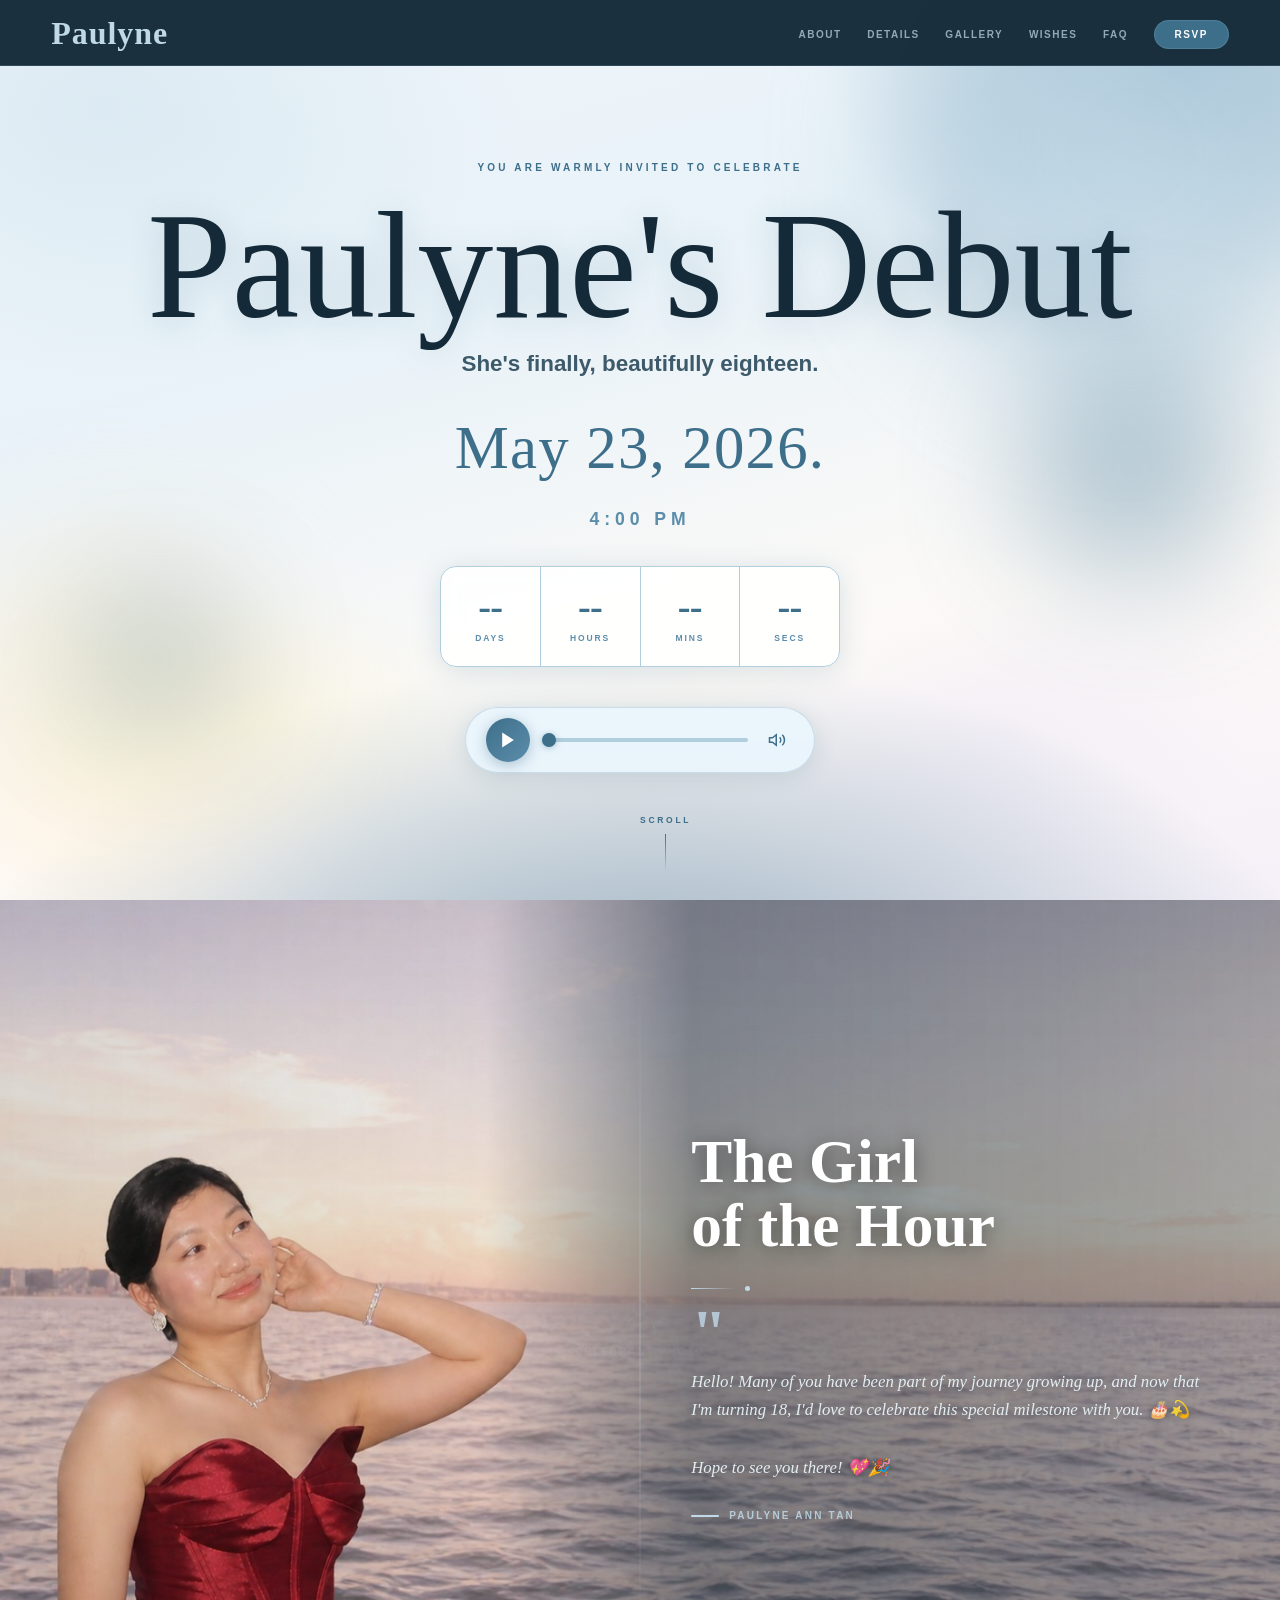
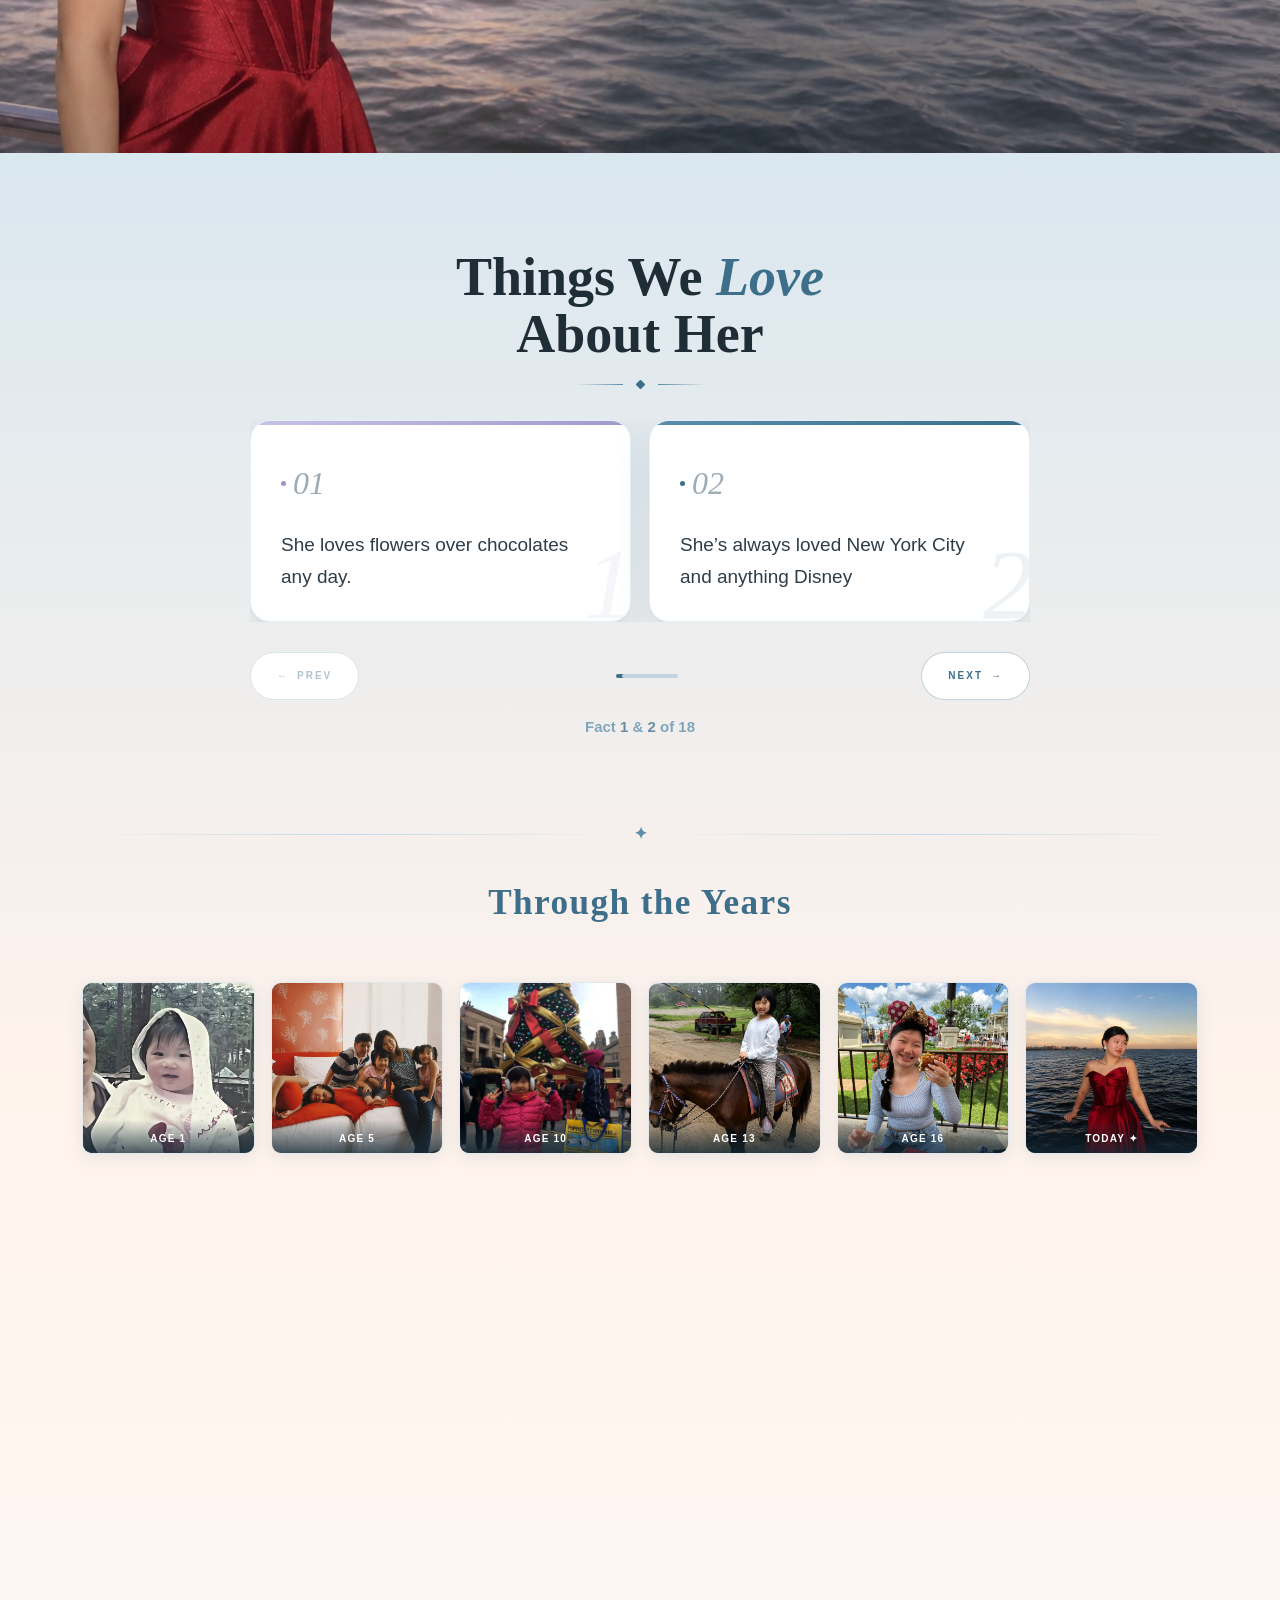
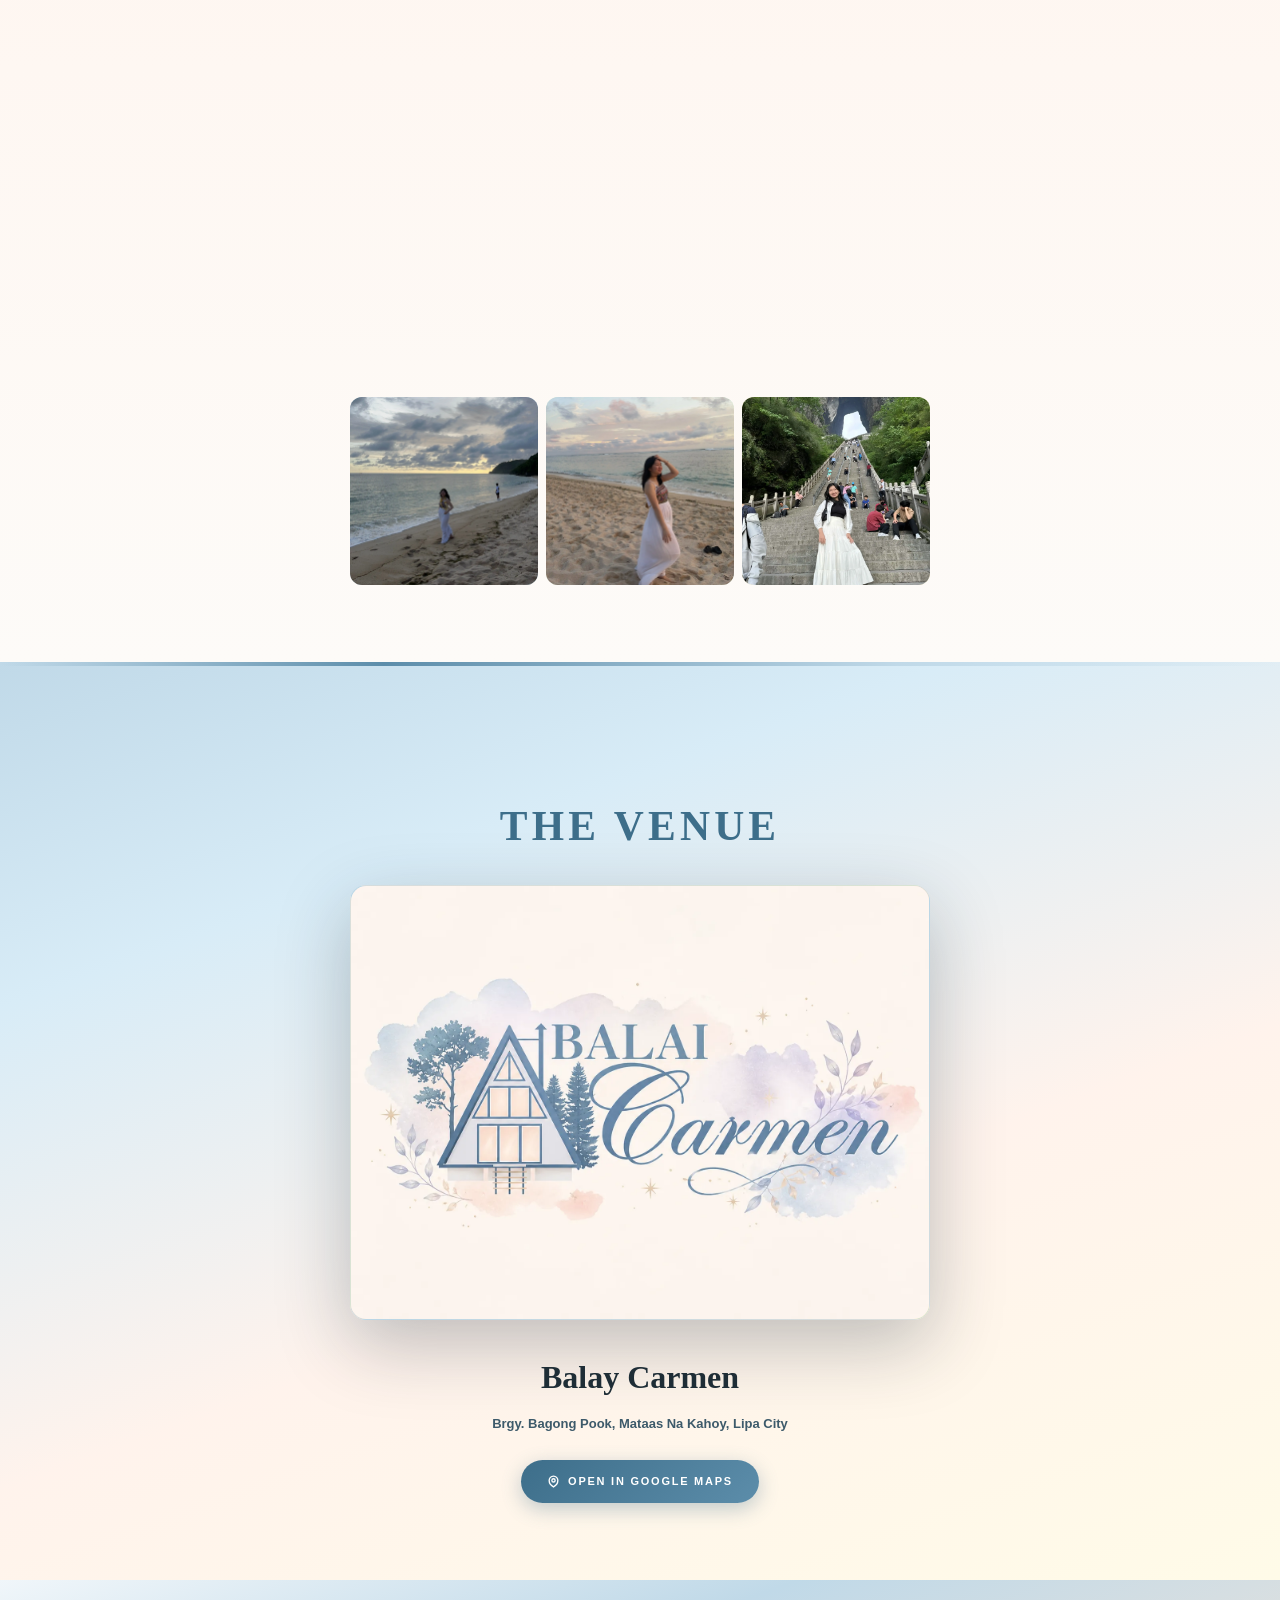
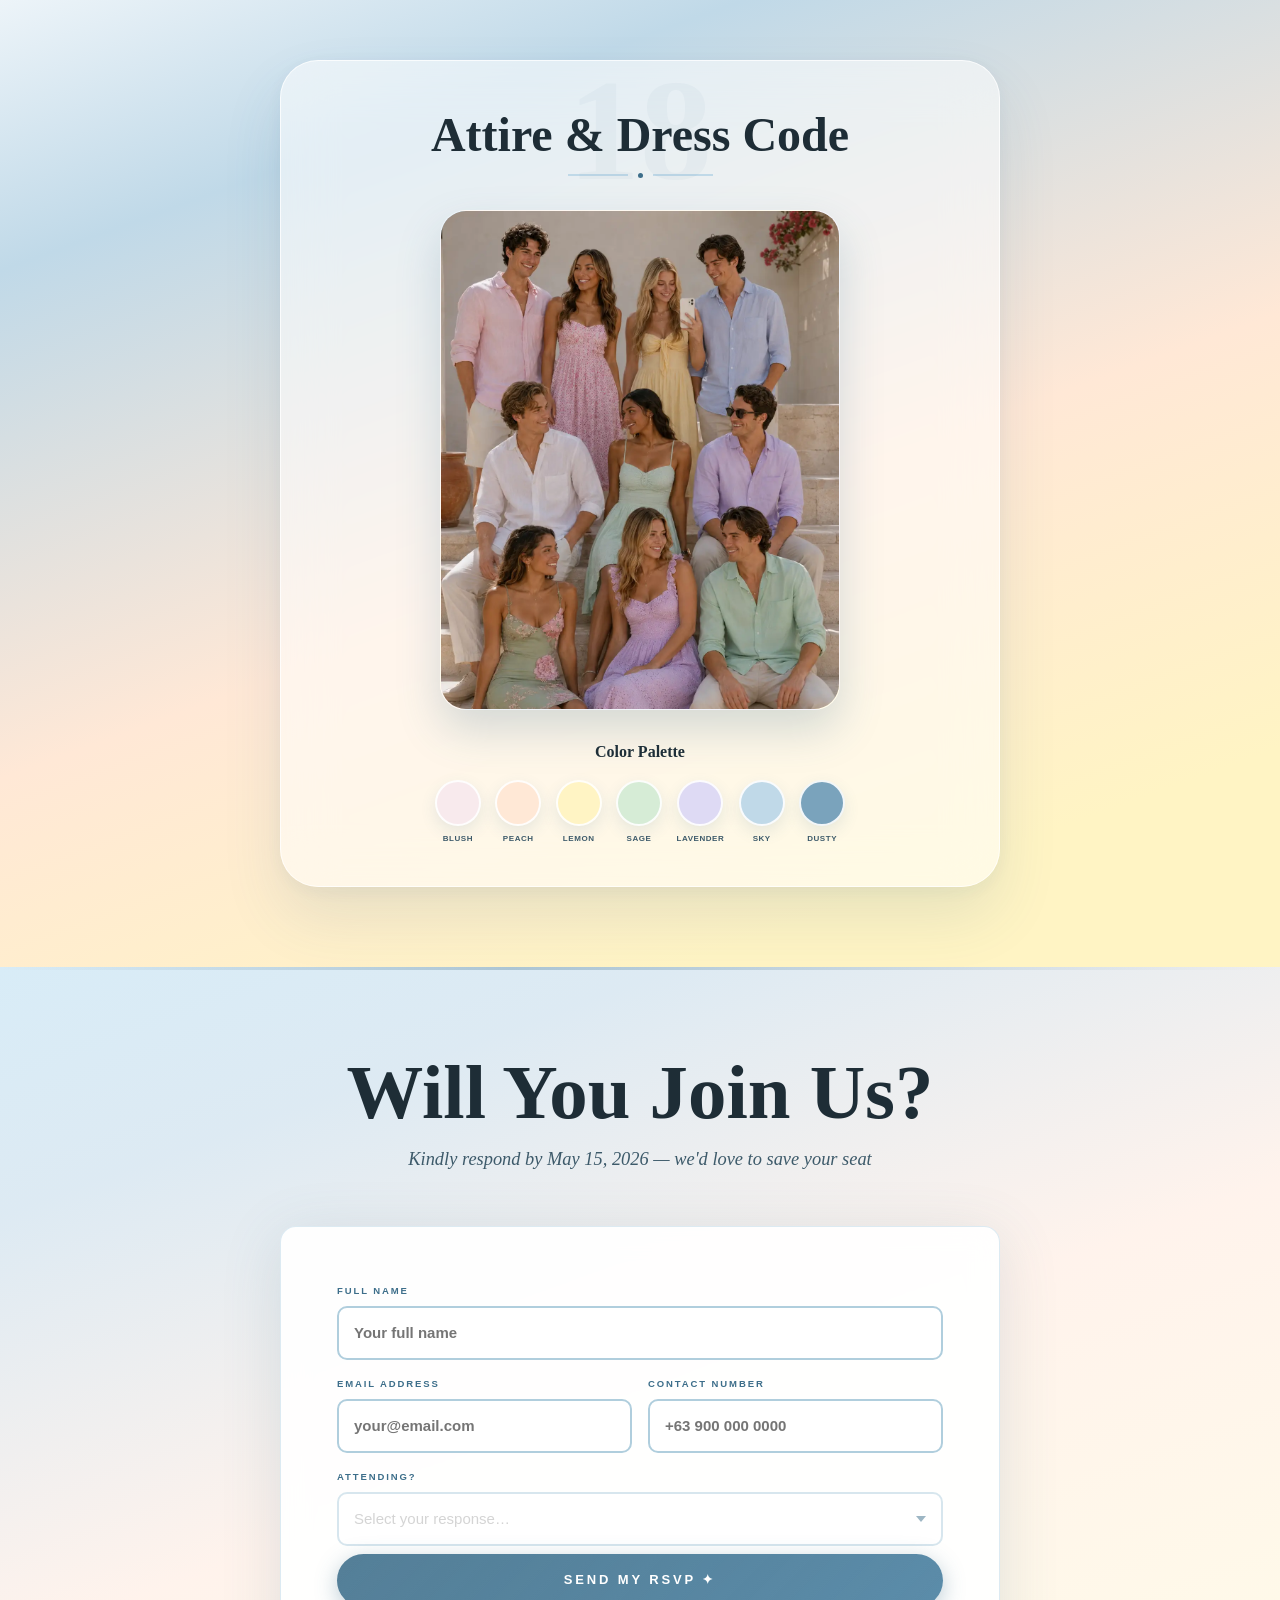
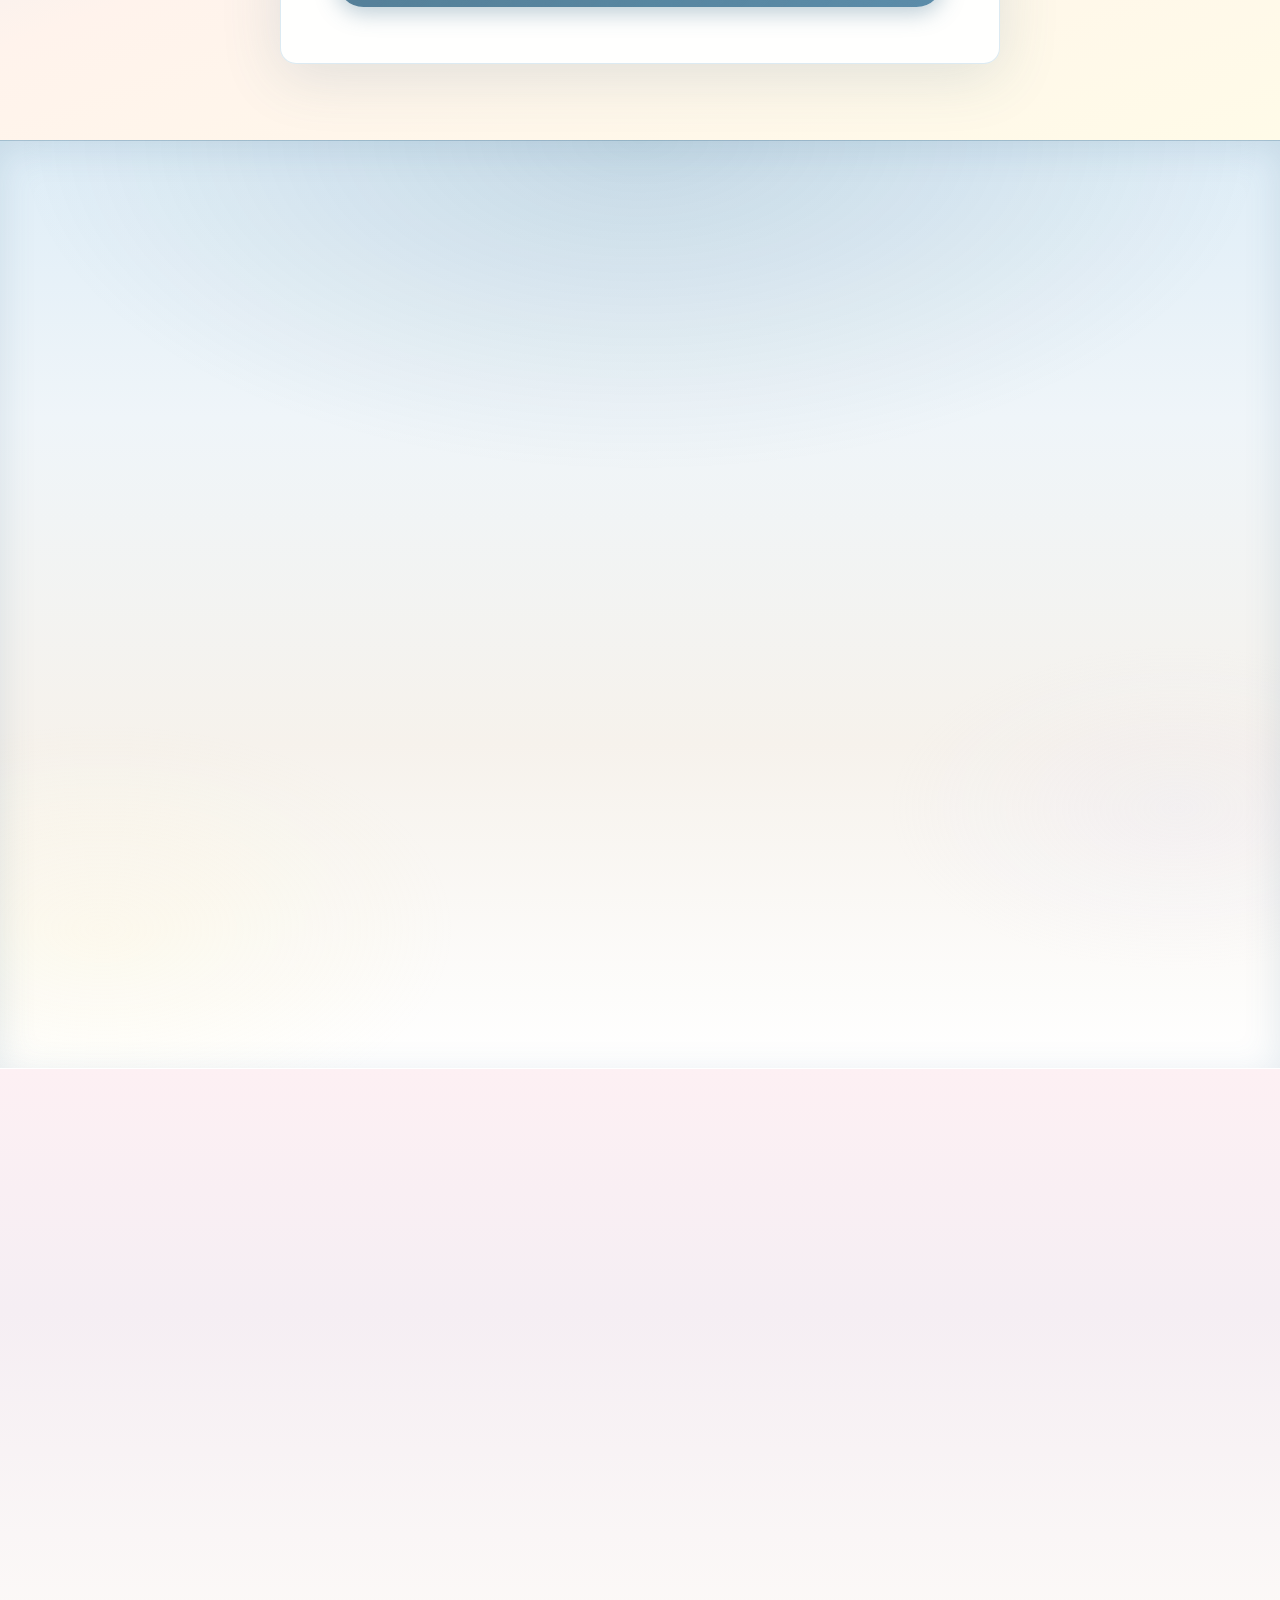
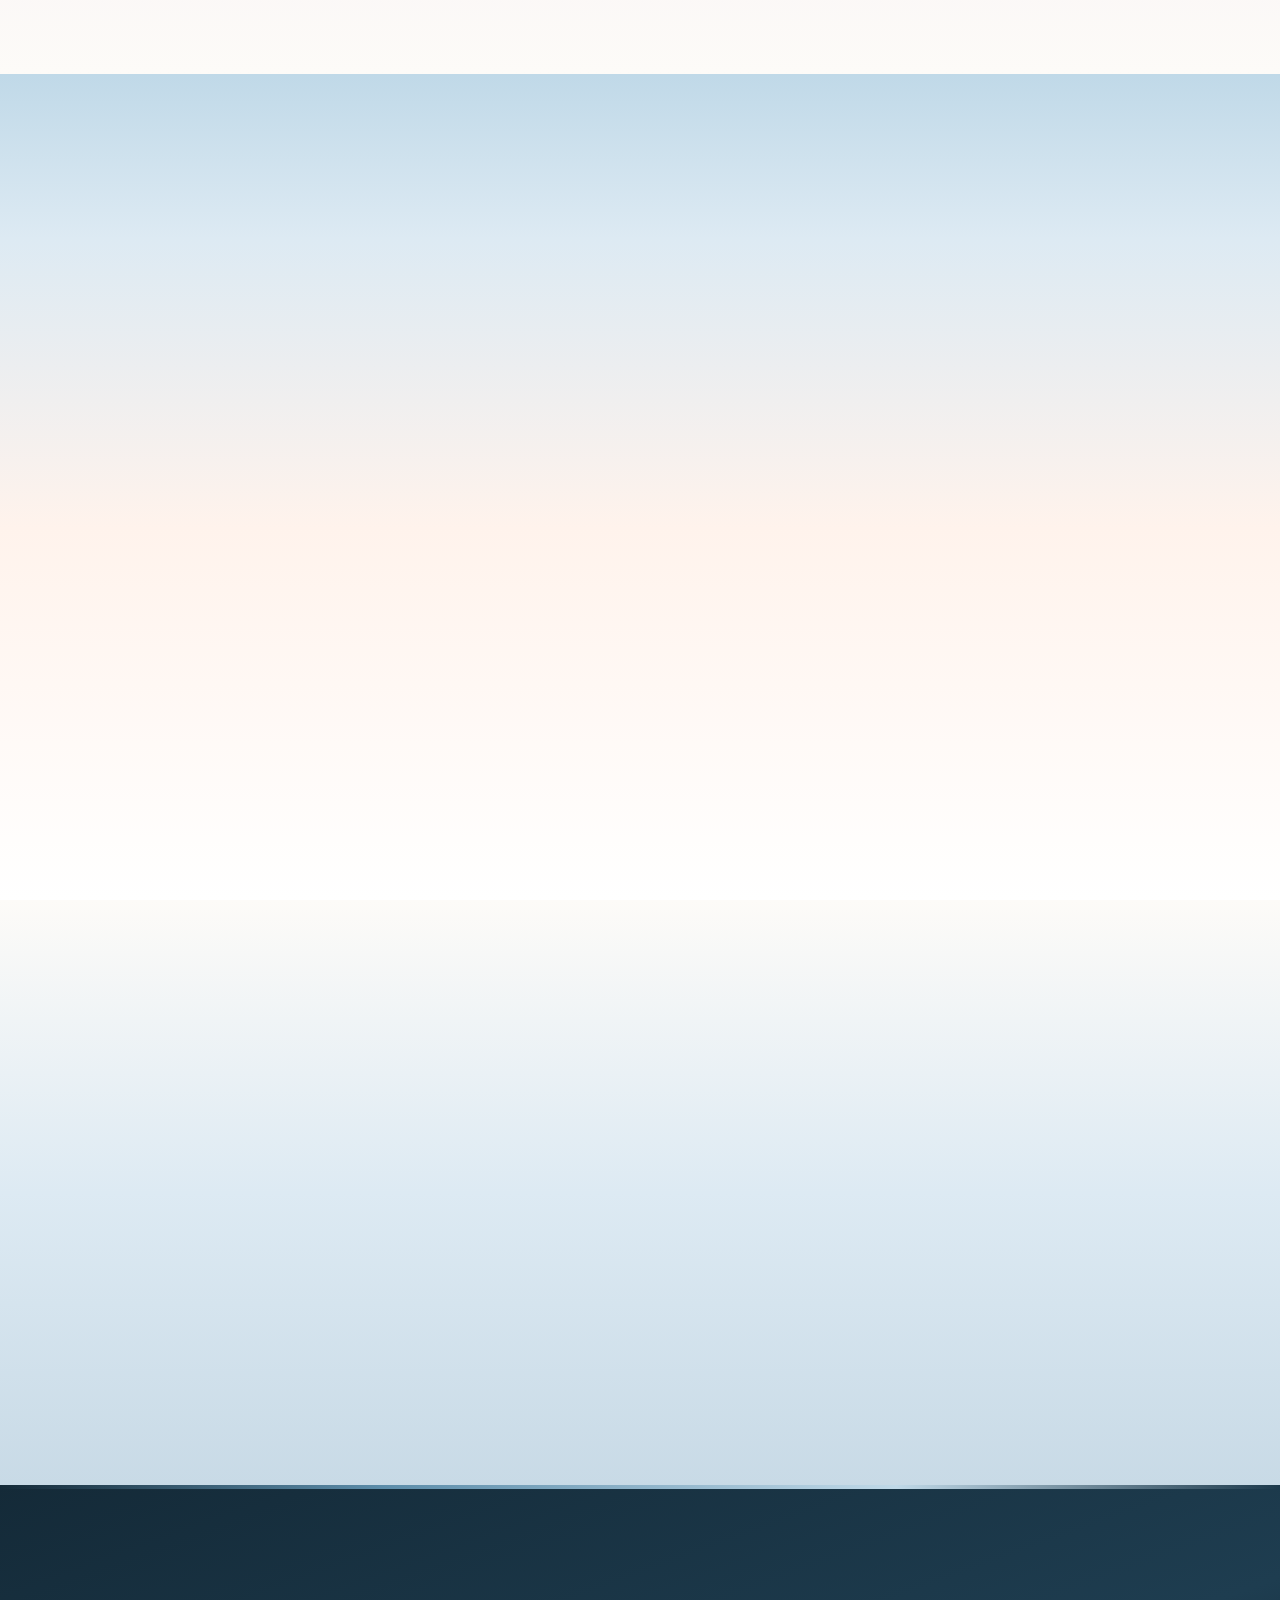
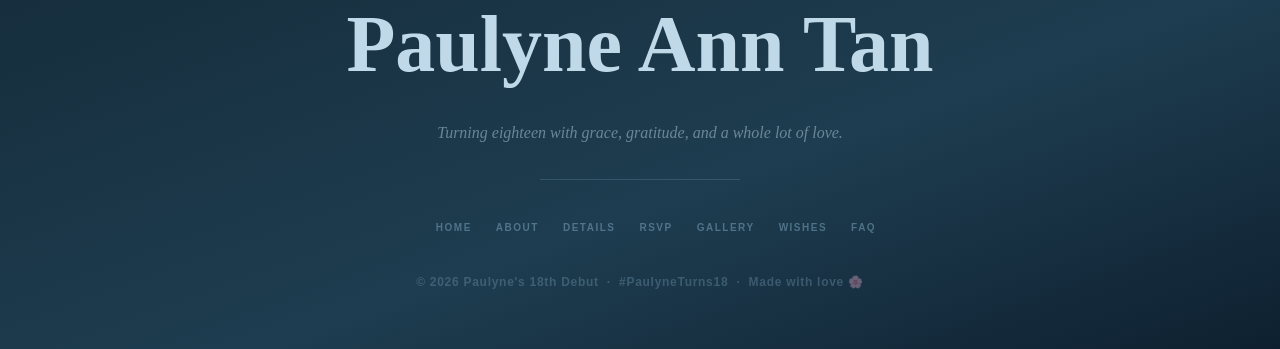
==== commit 87793f03: "15111" ====
--- a/index.html
+++ b/index.html
@@ -1,1214 +1,661 @@
 <!DOCTYPE html>
 <html lang="en">
 <head>
-  <meta charset="UTF-8"/>
-  <meta name="viewport" content="width=device-width, initial-scale=1.0, viewport-fit=cover"/>
+  <meta charset="UTF-8" />
+  <meta name="viewport" content="width=device-width, initial-scale=1.0, viewport-fit=cover" />
   <title>Paulyne Ann Tan · 18th Debut</title>
-  <link href="https://cdn.jsdelivr.net/npm/bootstrap@5.3.2/dist/css/bootstrap.min.css" rel="stylesheet"/>
-  <link href="https://fonts.googleapis.com/css2?family=Great+Vibes&family=Playfair+Display:ital,wght@0,400;0,500;0,600;0,700;1,400;1,500;1,700&family=Lato:wght@400;700;900&display=swap" rel="stylesheet"/>
+  <!-- Security headers (standard) -->
+  <meta http-equiv="Content-Security-Policy" content="default-src 'self'; script-src 'self' cdn.jsdelivr.net; style-src 'self' 'unsafe-inline' cdn.jsdelivr.net fonts.googleapis.com; font-src fonts.gstatic.com; img-src 'self' data:; media-src 'self'; connect-src 'self' https://rsxkatksleryuvdgvuib.supabase.co;" />
+  <meta name="referrer" content="strict-origin-when-cross-origin" />
+  <!-- Preconnects & preloads -->
+  <link rel="preconnect" href="https://fonts.googleapis.com" />
+  <link rel="preconnect" href="https://fonts.gstatic.com" crossorigin />
+  <link rel="preconnect" href="https://rsxkatksleryuvdgvuib.supabase.co" />
+  <link rel="preload" as="image" href="assets/images/gallery/g1.webp" />
+  <link href="https://cdn.jsdelivr.net/npm/bootstrap@5.3.2/dist/css/bootstrap.min.css" rel="stylesheet" />
+  <link href="https://fonts.googleapis.com/css2?family=Great+Vibes&amp;family=Playfair+Display:ital,wght@0,400;0,600;0,700;1,400;1,600;1,700&amp;family=Lato:wght@400;700;900&amp;display=swap" rel="stylesheet" />
+  <link rel="stylesheet" href="style.css" />
+  <!-- Attire section custom styles (fixed quotes) -->
   <style>
-    :root {
-      --lemon:          #FFF4C4;
-      --lemon-deep:     #f0de86;
-      --lemon-soft:     #FFFBE8;
-      --lavender:       #DEDAF4;
-      --lavender-deep:  #b9b2e6;
-      --lavender-soft:  #F0EEF9;
-      --peach:          #FFE8D6;
-      --peach-deep:     #f4c8a8;
-      --peach-soft:     #FFF3EC;
-      --rose:           #C55D78;
-      --rose-light:     #d97f96;
-      --rose-pale:      #f8eaed;
-      --rose-soft:      #FDF0F3;
-      --sage:           #D6ECD6;
-      --sage-deep:      #a8cca8;
-      --dusty-blue:     #92adc2;
-      --dusty-blue-deep:#5c86a0;
-      --dusty-blue-soft:#c8dae6;
-      --dusty-blue-pale:#ddeaf3;
-      --white:          #ffffff;
-      --off-white:      #fdfbf8;
-      --cream:          #F6F2EC;
-      --charcoal:       #2d2b2b;
-      --mid:            #4a4650;
-      --border:         #c5d8e6;
-      --border-soft:    #d6e6f0;
-      --title:          'Great Vibes', cursive;
-      --head:           'Playfair Display', Georgia, serif;
-      --body:           'Lato', sans-serif;
-      --radius:         14px;
-      --radius-sm:      9px;
-      --shadow:         0 2px 20px rgba(92,134,160,0.15);
-      --shadow-lg:      0 8px 40px rgba(92,134,160,0.25);
-    }
-    *, *::before, *::after { box-sizing: border-box; margin: 0; padding: 0; }
-    html { scroll-behavior: smooth; }
-    body { font-family: var(--body); background: var(--white); color: var(--charcoal); font-size: 16px; line-height: 1.75; overflow-x: hidden; font-weight: 700; }
-    ::selection { background: var(--dusty-blue-soft); color: var(--charcoal); }
-    ::-webkit-scrollbar { width: 4px; }
-    ::-webkit-scrollbar-track { background: var(--white); }
-    ::-webkit-scrollbar-thumb { background: var(--dusty-blue); border-radius: 4px; }
-
-    /* ── Typography ── */
-    .tag-label { font-family: var(--body); font-size: 11px; font-weight: 900; letter-spacing: 0.25em; text-transform: uppercase; color: var(--rose); }
-    .section-title { font-family: var(--head); font-size: clamp(3rem, 8vw, 5rem); color: var(--charcoal); line-height: 1.1; margin-bottom: 0.4rem; }
-    .section-sub { font-family: var(--head); font-size: clamp(0.95rem, 2.5vw, 1.15rem); font-style: italic; font-weight: 700; color: var(--mid); }
-    .section-header { text-align: center; margin-bottom: clamp(2rem, 4vw, 3.5rem); }
-
-    /* ── Buttons ── */
-    .btn-rose {
-      display: inline-block; background: var(--rose); color: #fff;
-      font-family: var(--body); font-size: 12px; font-weight: 900;
-      letter-spacing: 0.2em; text-transform: uppercase;
-      padding: 14px 36px; border-radius: 100px; border: none;
-      text-decoration: none; cursor: pointer;
-      box-shadow: 0 4px 18px rgba(197,93,120,0.28);
-      transition: background 0.25s, transform 0.2s, box-shadow 0.25s;
-    }
-    .btn-rose:hover { background: #a8445c; color: #fff; transform: translateY(-2px); box-shadow: 0 8px 28px rgba(197,93,120,0.35); text-decoration: none; }
-
-    /* ── Divider ── */
-    .floral-div { display: flex; align-items: center; gap: 12px; color: var(--dusty-blue); }
-    .floral-div::before, .floral-div::after { content: ''; flex: 1; height: 1px; background: linear-gradient(to right, transparent, var(--dusty-blue), transparent); }
-
-    /* ── NAV ── */
-    .site-nav {
-      position: fixed; top: 0; left: 0; right: 0; z-index: 999;
-      height: 64px; display: flex; align-items: center; justify-content: space-between;
-      padding: 0 clamp(1rem, 4vw, 3rem);
-      background: #213040;
-      border-bottom: 1px solid rgba(146,173,194,0.4);
-      transition: box-shadow 0.3s;
-    }
-    .site-nav.scrolled { box-shadow: 0 4px 24px rgba(20,40,58,0.4); }
-    .nav-brand { font-family: var(--title); font-size: 1.8rem; color: #cde0ed; text-decoration: none; line-height: 1; letter-spacing: 0.02em; }
-    .nav-links { display: flex; align-items: center; gap: clamp(0.75rem, 2vw, 2rem); list-style: none; margin:0; padding:0; }
-    .nav-links a { font-family: var(--body); font-size: 11px; font-weight: 900; letter-spacing: 0.12em; text-transform: uppercase; color: rgba(195,218,234,0.85); text-decoration: none; transition: color 0.2s; }
-    .nav-links a:hover { color: #92adc2; }
-    .nav-pill { background: var(--dusty-blue-soft); color: #213040 !important; padding: 7px 18px; border-radius: 100px; transition: all 0.2s !important; }
-    .nav-pill:hover { background: #fff !important; color: var(--dusty-blue-deep) !important; }
-    .nav-toggle { display: none; flex-direction: column; gap: 5px; cursor: pointer; background: none; border: none; padding: 4px; }
-    .nav-toggle span { display: block; width: 22px; height: 2px; background: rgba(210,228,240,0.9); border-radius: 2px; transition: all 0.3s; }
-    .mobile-menu { display: none; position: fixed; top: 64px; left: 0; right: 0; background: #f2f7fa; border-bottom: 1px solid var(--border); padding: 1.5rem 2rem; z-index: 998; box-shadow: 0 8px 24px rgba(0,0,0,0.07); }
-    .mobile-menu.open { display: block; }
-    .mobile-menu ul { list-style: none; display: flex; flex-direction: column; gap: 1rem; }
-    .mobile-menu a { font-family: var(--body); font-size: 14px; font-weight: 900; letter-spacing: 0.08em; text-transform: uppercase; color: var(--charcoal); text-decoration: none; }
-    .mobile-menu a:hover { color: var(--dusty-blue-deep); }
-    @media (max-width: 768px) { .nav-links { display: none; } .nav-toggle { display: flex; } }
-
-    /* ── HERO ── */
-    #hero {
-      min-height: 100svh; display: flex; flex-direction: column;
-      align-items: center; justify-content: center; text-align: center;
-      padding: 7rem 1.5rem 5rem; position: relative; overflow: hidden;
-      background:
-        radial-gradient(ellipse 80% 60% at 50% 110%, rgba(92,134,160,0.5) 0%, transparent 65%),
-        radial-gradient(ellipse 55% 45% at 5% 15%, rgba(255,244,196,0.45) 0%, transparent 55%),
-        radial-gradient(ellipse 50% 40% at 95% 10%, rgba(200,218,230,0.6) 0%, transparent 55%),
-        radial-gradient(ellipse 35% 30% at 80% 85%, rgba(222,218,244,0.3) 0%, transparent 50%),
-        var(--white);
-      isolation: isolate;
-    }
-    .hero-blob { position: absolute; border-radius: 50%; pointer-events: none; filter: blur(55px); opacity: 0.48; }
-    .hero-blob-1 { width: clamp(180px, 35vw, 380px); height: clamp(180px, 35vw, 380px); background: var(--dusty-blue); top: -60px; right: -60px; }
-    .hero-blob-2 { width: clamp(140px, 28vw, 300px); height: clamp(140px, 28vw, 300px); background: var(--lemon); bottom: 30px; left: -50px; }
-    .hero-blob-3 { width: clamp(90px, 18vw, 180px); height: clamp(90px, 18vw, 180px); background: var(--dusty-blue-soft); top: 38%; right: 4%; opacity: 0.55; }
-    .hero-blob-4 { width: clamp(70px, 14vw, 140px); height: clamp(70px, 14vw, 140px); background: var(--dusty-blue-deep); bottom: 15%; left: 8%; opacity: 0.28; }
-
-    .hero-eyebrow { font-family: var(--body); font-size: 11px; font-weight: 900; letter-spacing: 0.28em; text-transform: uppercase; color: var(--rose); margin-bottom: 1.25rem; position: relative; z-index: 1; }
-    .hero-title { font-family: var(--title); font-size: clamp(4rem, 14vw, 9rem); color: var(--charcoal); line-height: 1.0; margin-bottom: 0.25rem; position: relative; z-index: 1; }
-    .hero-sub { font-family: var(--body) !important; font-weight: 700 !important; font-style: normal !important; font-size: clamp(1rem, 3vw, 1.45rem); color: var(--mid); margin-bottom: 1.75rem; position: relative; z-index: 1; }
-    .hero-date-simple { font-family: var(--title); font-size: clamp(2.4rem, 7vw, 3.8rem); font-weight: 400; color: var(--rose); margin-bottom: 2rem; position: relative; z-index: 1; letter-spacing: 0.01em; line-height: 1.2; }
-
-    .countdown-box { display: flex; max-width: 380px; width: 100%; border: 1px solid var(--border); border-radius: var(--radius); overflow: hidden; background: rgba(255,255,255,0.85); backdrop-filter: blur(8px); box-shadow: var(--shadow); margin: 0 auto 2.5rem; position: relative; z-index: 1; }
-    .cd-cell { flex: 1; padding: 1.1rem 0.5rem; text-align: center; border-right: 1px solid var(--border); }
-    .cd-cell:last-child { border-right: none; }
-    .cd-num { font-family: var(--head); font-size: clamp(1.5rem, 5vw, 2.2rem); font-weight: 700; color: var(--dusty-blue-deep); display: block; line-height: 1; letter-spacing: -0.02em; }
-    .cd-lbl { font-family: var(--body); font-size: 9px; font-weight: 900; letter-spacing: 0.2em; text-transform: uppercase; color: var(--mid); display: block; margin-top: 4px; }
-
-    /* Music Player */
-    .music-player { position: relative; z-index: 1; max-width: 340px; width: 100%; margin: 0 auto; background: rgba(240,247,252,0.96); border: 1px solid rgba(143,168,188,0.25); border-radius: 60px; padding: 10px 18px; box-shadow: 0 4px 20px rgba(143,168,188,0.15); backdrop-filter: blur(6px); display: flex; align-items: center; justify-content: space-between; gap: 12px; }
-    .mp-play { background: var(--dusty-blue-deep); border: none; width: 44px; height: 44px; border-radius: 50%; display: inline-flex; align-items: center; justify-content: center; cursor: pointer; transition: all 0.2s ease; box-shadow: 0 2px 12px rgba(143,168,188,0.4); flex-shrink: 0; }
-    .mp-play:hover { background: #6d8fa5; transform: scale(1.03); }
-    .mp-seek-area { flex: 1; display: flex; align-items: center; }
-    .mp-seek { width: 100%; -webkit-appearance: none; appearance: none; height: 4px; border-radius: 10px; background: var(--border); outline: none; cursor: pointer; }
-    .mp-seek::-webkit-slider-thumb { -webkit-appearance: none; width: 14px; height: 14px; border-radius: 50%; background: var(--dusty-blue-deep); cursor: pointer; box-shadow: 0 1px 6px rgba(143,168,188,0.4); }
-    .mp-mute { background: transparent; border: none; width: 34px; height: 34px; border-radius: 50%; display: inline-flex; align-items: center; justify-content: center; cursor: pointer; color: var(--dusty-blue-deep); transition: background 0.2s; flex-shrink: 0; }
-    .mp-mute:hover { background: var(--dusty-blue-pale); }
-    .hero-music-spacer { height: 28px; }
-    .scroll-cue { position: absolute; bottom: 1.75rem; left: 50%; transform: translateX(-50%); display: flex; flex-direction: column; align-items: center; gap: 6px; opacity: 0.4; }
-    .scroll-cue span { font-family: var(--body); font-size: 9px; font-weight: 900; letter-spacing: 0.3em; text-transform: uppercase; color: var(--mid); }
-    .scroll-line { width: 1px; height: 36px; background: linear-gradient(to bottom, var(--dusty-blue-deep), transparent); animation: drop 1.9s ease-in-out infinite; }
-    @keyframes drop { 0%{opacity:0;transform:scaleY(0);transform-origin:top} 50%{opacity:1;transform:scaleY(1)} 100%{opacity:0;transform:scaleY(0);transform-origin:bottom} }
-
-    /* ── ABOUT ── */
-    #about {
-      background: linear-gradient(180deg, var(--white) 0%, #d4e5ef 30%, var(--peach-soft) 65%, var(--white) 100%);
-      padding: 0 0 clamp(3rem, 6vw, 5rem) 0; position: relative; isolation: isolate;
-    }
-
-    /* ── CINEMATIC BANNER ── */
-    .debutante-banner {
+    /* ── Attire Guide (Design 3) ── */
+    #attire {
+      background: linear-gradient(160deg, #f0f6fa 0%, #c0d9e8 20%, #FFE8D6 55%, #FFF4C4 85%);
+      padding: 5rem 0;
+    }
+    .attire-wrap {
+      width: 100%;
+      max-width: 720px;
+      margin: 0 auto;
+      background: rgba(255, 255, 255, 0.55);
+      backdrop-filter: blur(26px);
+      border-radius: 38px;
+      border: 1px solid rgba(255, 255, 255, 0.75);
+      box-shadow: 0 30px 60px rgba(61, 110, 138, 0.12), 0 4px 20px rgba(61, 110, 138, 0.06);
+      padding: 2.8rem 1.5rem 2.5rem;
+      text-align: center;
+      font-family: 'Lato', sans-serif;
+    }
+    .attire-header {
       position: relative;
-      width: 100vw;
+      margin-bottom: 2rem;
+    }
+    .attire-watermark {
+      font-family: 'Great Vibes', cursive;
+      font-size: 9rem;
+      color: rgba(61, 110, 138, 0.045);
+      position: absolute;
+      top: -25px;
       left: 50%;
-      right: 50%;
-      margin-left: -50vw;
-      margin-right: -50vw;
-      aspect-ratio: 3 / 2;
-      overflow: hidden;
-      background: linear-gradient(135deg, #1a2d3a 0%, #2c4a5e 40%, #3d6070 60%, #2a3d4a 100%);
-      margin-bottom: clamp(2rem, 4vw, 3.5rem);
-    }
-
-    .debutante-banner img.banner-photo {
-      position: absolute; inset: 0; width: 100%; height: 100%;
-      object-fit: cover; object-position: center top; display: block;
-    }
-
-    /* CHANGED: lighter, more vibrant overlay matching the dusty-blue/peach/rose palette */
-    .debutante-banner::before {
-      content: '';
-      position: absolute; inset: 0;
-      background: linear-gradient(to right,
-        rgba(200,218,230,0.18) 0%,
-        rgba(200,218,230,0.10) 38%,
-        rgba(20,40,56,0.42) 52%,
-        rgba(20,40,56,0.32) 100%
-      );
-      z-index: 1;
-    }
-
-    /* CHANGED: much lighter top/bottom vignette */
-    .debutante-banner::after {
-      content: ''; position: absolute; inset: 0;
-      background: linear-gradient(to bottom, rgba(0,0,0,0.06) 0%, transparent 25%, transparent 75%, rgba(0,0,0,0.12) 100%);
-      z-index: 1;
-    }
-
-    /* Center divider */
-    .banner-divider {
-      position: absolute; left: 50%; top: 10%; bottom: 10%;
-      width: 1px; background: linear-gradient(to bottom, transparent, rgba(200,218,230,0.35), transparent);
-      z-index: 2; transform: translateX(-50%);
-    }
-
-    /* LEFT pane — photo only, no text */
-    .banner-left {
-      position: absolute; top: 0; left: 0;
-      width: 50%; height: 100%;
-      z-index: 3;
-    }
-
-    /* RIGHT pane — all text (desktop) */
-    .banner-right {
-      position: absolute; top: 0; right: 0;
-      width: 50%; height: 100%;
-      z-index: 3;
-      display: flex; flex-direction: column; justify-content: center;
-      padding: clamp(1.5rem, 5vw, 4rem) clamp(2rem, 6vw, 5rem) clamp(1.5rem, 5vw, 4rem) clamp(1.5rem, 4vw, 3.5rem);
-    }
-
-    .b-tag {
-      font-family: var(--body);
-      font-size: clamp(8px, 1.1vw, 11px);
-      font-weight: 900; letter-spacing: 0.28em; text-transform: uppercase;
-      color: var(--rose-light); margin-bottom: clamp(0.5rem, 1.5vw, 1rem);
-    }
-    .b-title {
-      font-family: var(--head);
-      font-size: clamp(1.5rem, 4.5vw, 4rem);
-      font-weight: 700; color: #ffffff; line-height: 1.08;
-      margin-bottom: clamp(0.4rem, 1vw, 0.75rem);
-      text-shadow: 0 2px 18px rgba(0,0,0,0.4);
-    }
-    .b-sub {
-      font-family: var(--head);
-      font-size: clamp(0.65rem, 1.3vw, 1.05rem);
-      font-style: italic; font-weight: 400;
-      color: rgba(210,228,240,0.82); line-height: 1.55;
-    }
-    .b-deco { display: flex; align-items: center; gap: 10px; margin-top: clamp(0.5rem, 1.5vw, 1rem); margin-bottom: clamp(0.5rem, 1.5vw, 1rem); }
-    .b-deco-line { width: clamp(20px, 4vw, 44px); height: 1px; background: linear-gradient(to right, rgba(146,173,194,0.7), transparent); }
-    .b-deco-dot { width: 5px; height: 5px; border-radius: 50%; background: var(--rose-light); flex-shrink: 0; }
-
-    .banner-right .b-quote-mark {
-      font-family: var(--title);
-      font-size: clamp(2rem, 5vw, 4rem);
-      color: var(--dusty-blue); line-height: 0.8;
-      margin-bottom: clamp(0.3rem, 0.8vw, 0.6rem); opacity: 0.75;
-    }
-    .banner-right .b-quote-text {
-      font-family: var(--head); font-size: clamp(0.7rem, 1.35vw, 1.1rem);
-      font-style: italic; font-weight: 400;
-      color: rgba(240,248,252,0.92); line-height: 1.7;
-      margin-bottom: clamp(0.75rem, 2vw, 1.5rem);
-      text-shadow: 0 1px 8px rgba(0,0,0,0.3);
-    }
-    .banner-right .b-name-line { display: flex; align-items: center; gap: 10px; }
-    .banner-right .b-name-bar { width: clamp(16px, 3vw, 28px); height: 1.5px; background: var(--dusty-blue); border-radius: 2px; flex-shrink: 0; }
-    .banner-right .b-name { font-family: var(--body); font-size: clamp(7px, 1vw, 10px); font-weight: 900; letter-spacing: 0.22em; text-transform: uppercase; color: rgba(200,218,230,0.85); }
-
-    .banner-placeholder { position: absolute; inset: 0; display: flex; flex-direction: column; align-items: center; justify-content: center; gap: 10px; opacity: 0.18; pointer-events: none; z-index: 0; }
-    .banner-placeholder svg { color: #fff; }
-    .banner-placeholder span { font-family: var(--body); font-size: 10px; font-weight: 900; letter-spacing: 0.2em; text-transform: uppercase; color: #fff; }
-
-    /* Mobile quote container (hidden on desktop) */
-    .mobile-quote-container {
-      display: none;
-      text-align: center;
-      max-width: 500px;
-      margin: 1.5rem auto 0;
-      padding: 0 1.5rem;
-    }
-    .mq-quote-mark {
-      font-family: var(--title);
-      font-size: 2.5rem;
-      color: var(--dusty-blue);
-      line-height: 1;
+      transform: translateX(-50%);
+      line-height: 0.7;
+      pointer-events: none;
+      user-select: none;
+      z-index: 0;
+    }
+    .attire-title {
+      font-family: 'Playfair Display', Georgia, serif;
+      font-size: clamp(1.5rem, 5vw, 3rem);
+      font-weight: 700;
+      color: #1e2d36;
+      position: relative;
+      z-index: 2;
       margin-bottom: 0.5rem;
     }
-    .mq-quote-text {
-      font-family: var(--head);
-      font-size: 1rem;
-      font-style: italic;
-      font-weight: 400;
-      color: var(--charcoal);
-      line-height: 1.7;
-      margin-bottom: 1.2rem;
-    }
-    .mq-name-line {
+    .attire-rule {
       display: flex;
       align-items: center;
       justify-content: center;
       gap: 10px;
-    }
-    .mq-name-bar {
-      width: 28px;
+      margin-top: 0.6rem;
+    }
+    .attire-rule-line {
+      width: 60px;
       height: 1.5px;
-      background: var(--dusty-blue);
-      border-radius: 2px;
-    }
-    .mq-name {
-      font-family: var(--body);
-      font-size: 10px;
-      font-weight: 900;
-      letter-spacing: 0.22em;
-      text-transform: uppercase;
-      color: var(--dusty-blue-deep);
-    }
-
-    /* Mobile adjustments */
-    @media (max-width: 600px) {
-      .debutante-banner { aspect-ratio: 3 / 2; }
-      .banner-divider { display: none; }
-      .banner-inner { display: contents; }
-      .banner-left { display: none !important; }
-      .banner-right {
-        position: absolute; top: 0; left: 0;
-        width: 100% !important; height: 100%;
-        padding: 1rem 1.4rem 1rem 2rem;
-        justify-content: center;
-        text-align: right !important;
-      }
-      .b-title {
-        font-size: clamp(1.5rem, 4.2vw, 1.5rem) !important;
-        margin-bottom: 0.2rem !important;
-        text-align: right !important;
-      }
-      .b-deco {
-        margin-top: 0.25rem !important;
-        margin-bottom: 0.25rem !important;
-        justify-content: flex-end !important;
-      }
-      .banner-right .b-name-line {
-        justify-content: flex-end !important;
-      }
-      .banner-right .b-quote-mark,
-      .banner-right .b-quote-text {
-        display: none !important;
-      }
-      .mobile-quote-container {
-        display: block;
-      }
-    }
-    @media (min-width: 601px) {
-      .banner-inner { display: contents; }
-    }
-
-    /* ── rest of about ── */
-    .quote-bar { border-left: 3px solid var(--dusty-blue-deep); padding: 0.25rem 0 0.25rem 1.25rem; margin: 1.5rem 0; }
-    .quote-bar p { font-family: var(--head); font-size: clamp(1rem, 2.5vw, 1.2rem); font-style: italic; font-weight: 700; color: var(--charcoal); line-height: 1.65; }
-
-    /* CHANGED: tag-label-large — bigger label for "Through the Years" and "She Loves to Travel" */
-    .tag-label-large {
-      font-family: var(--head);
-      font-size: clamp(1.4rem, 4vw, 2.2rem);
-      font-weight: 700;
-      letter-spacing: 0.04em;
-      color: var(--rose);
-      text-transform: none;
-    }
-    @media (max-width: 640px) {
-      .tag-label-large {
-        font-size: clamp(1.2rem, 6vw, 1.6rem);
-      }
-    }
-
-    /* 18 FACTS WIDGET */
-    .debut-facts-widget { margin: 2rem 0 2rem; width: 100%; }
-    .debut-facts-widget .masthead { text-align: center; width: 100%; max-width: 780px; margin: 0 auto 28px; }
-    .debut-facts-widget .masthead-over { font-family: var(--body); font-size: 10px; letter-spacing: 5px; text-transform: uppercase; color: var(--dusty-blue-deep); margin-bottom: 12px; display: block; }
-    .debut-facts-widget .masthead-title { font-family: var(--head); font-weight: 500; color: var(--charcoal); line-height: 1.08; font-size: clamp(30px, 8vw, 56px); margin-bottom: 8px; }
-    .debut-facts-widget .masthead-title em { font-style: italic; color: var(--rose); }
-    .debut-facts-widget .masthead-sub { font-family: var(--head); font-size: clamp(14px, 3.5vw, 18px); font-style: italic; color: #7f6f92; margin-top: 8px; letter-spacing: 0.3px; }
-    .debut-facts-widget .masthead-deco { display: flex; align-items: center; justify-content: center; gap: 14px; margin-top: 18px; }
-    .debut-facts-widget .masthead-deco .line { width: 44px; height: 1px; background: linear-gradient(90deg, transparent, var(--dusty-blue)); }
-    .debut-facts-widget .masthead-deco .line.r { background: linear-gradient(90deg, var(--dusty-blue), transparent); }
-    .debut-facts-widget .masthead-deco .diamond { width: 7px; height: 7px; background: var(--dusty-blue-deep); transform: rotate(45deg); border-radius: 1px; }
-    .debut-facts-widget .stage-wrap { width: 100%; max-width: 780px; margin: 0 auto; display: flex; flex-direction: column; justify-content: center; overflow: hidden; }
-    .debut-facts-widget .card-pair { display: grid; grid-template-columns: 1fr 1fr; gap: 16px; will-change: transform, opacity; }
-    @media (max-width: 539px) { .debut-facts-widget .card-pair { grid-template-columns: 1fr; gap: 14px; } }
-    .debut-facts-widget .fact-card { background: white; border-radius: 18px; padding: clamp(20px, 4vw, 32px) clamp(18px, 3.5vw, 28px) clamp(18px, 3.5vw, 28px); position: relative; overflow: hidden; box-shadow: 0 2px 0 rgba(143,168,188,0.08), 0 8px 30px rgba(100,130,155,0.1); transition: box-shadow 0.2s ease; }
-    .debut-facts-widget .fact-card::before { content: ''; position: absolute; top: 0; left: 0; right: 0; height: 4px; border-radius: 18px 18px 0 0; }
-    .debut-facts-widget .fact-card.accent-lavender::before { background: linear-gradient(90deg, #DEDAF4, #b9b2e6); }
-    .debut-facts-widget .fact-card.accent-blue::before { background: linear-gradient(90deg, var(--dusty-blue), var(--dusty-blue-deep)); }
-    .debut-facts-widget .fact-card.accent-rose::before { background: linear-gradient(90deg, #d4849a, #f8c0ce); }
-    .debut-facts-widget .fact-card.accent-peach::before { background: linear-gradient(90deg, #f4c8a8, #FFE8D6); }
-    .debut-facts-widget .watermark { position: absolute; bottom: -14px; right: -6px; font-family: var(--head); font-size: clamp(64px, 12vw, 96px); font-weight: 400; font-style: italic; line-height: 1; pointer-events: none; user-select: none; }
-    .debut-facts-widget .fact-card.accent-lavender .watermark { color: rgba(157,150,204,0.1); }
-    .debut-facts-widget .fact-card.accent-blue .watermark { color: rgba(143,168,188,0.1); }
-    .debut-facts-widget .fact-card.accent-rose .watermark { color: rgba(197,93,120,0.08); }
-    .debut-facts-widget .fact-card.accent-peach .watermark { color: rgba(200,140,100,0.1); }
-    .debut-facts-widget .card-badge { display: inline-flex; align-items: center; gap: 7px; margin-bottom: clamp(12px, 2.5vw, 18px); }
-    .debut-facts-widget .badge-dot { width: 5px; height: 5px; border-radius: 50%; flex-shrink: 0; }
-    .debut-facts-widget .fact-card.accent-lavender .badge-dot { background: #9d96cc; }
-    .debut-facts-widget .fact-card.accent-blue .badge-dot { background: var(--dusty-blue-deep); }
-    .debut-facts-widget .fact-card.accent-rose .badge-dot { background: #d4849a; }
-    .debut-facts-widget .fact-card.accent-peach .badge-dot { background: #f4a870; }
-    .debut-facts-widget .badge-label { font-family: var(--head); font-size: clamp(1.4rem, 3vw, 2rem); font-style: italic; font-weight: 400; color: var(--mid); opacity: 0.55; }
-    .debut-facts-widget .card-text { font-family: var(--body); font-weight: 400; color: #3a2e40; line-height: 1.65; font-size: clamp(16px, 3.5vw, 20px); }
-    .debut-facts-widget .nav-area { width: 100%; max-width: 780px; margin: 28px auto 0; display: flex; flex-direction: column; align-items: center; gap: 14px; }
-    .debut-facts-widget .nav-controls { display: flex; align-items: center; justify-content: space-between; width: 100%; gap: 12px; }
-    .debut-facts-widget .nav-btn { font-family: var(--body); font-size: 10px; letter-spacing: 2px; text-transform: uppercase; border: 1px solid rgba(143,168,188,0.4); background: white; color: var(--dusty-blue-deep); min-height: 48px; padding: 0 clamp(16px, 4vw, 26px); border-radius: 40px; cursor: pointer; display: flex; align-items: center; justify-content: center; gap: 8px; transition: all 0.2s; font-weight: 700; }
-    .debut-facts-widget .nav-btn:hover:not(:disabled) { background: var(--dusty-blue-pale); }
-    .debut-facts-widget .nav-btn:disabled { border-color: #dde5ea; color: #b0bec8; pointer-events: none; }
-    .debut-facts-widget .nav-pips { display: flex; align-items: center; gap: 6px; flex-wrap: wrap; justify-content: center; flex: 1; }
-    .debut-facts-widget .pip { height: 4px; border-radius: 4px; cursor: pointer; min-height: 48px; display: flex; align-items: center; background: transparent; position: relative; }
-    .debut-facts-widget .pip::before { content: ''; position: absolute; left: 0; top: 50%; transform: translateY(-50%); width: 14px; height: 4px; border-radius: 4px; background: #cdd8e0; transition: width 0.28s cubic-bezier(0.34,1.56,0.64,1), background 0.2s; }
-    .debut-facts-widget .pip.active::before { background: var(--dusty-blue-deep); width: 32px; }
-    .debut-facts-widget .nav-counter { font-family: var(--body); font-size: clamp(13px, 3vw, 15px); font-weight: 700; color: #9ab0bf; text-align: center; }
-    .debut-facts-widget .nav-counter strong { font-weight: 900; color: var(--dusty-blue-deep); }
-    .debut-facts-widget .swipe-hint { font-family: var(--body); font-size: 9px; letter-spacing: 3px; text-transform: uppercase; color: #b8c8d4; display: none; margin-top: 2px; }
-    @media (pointer: coarse) { .debut-facts-widget .swipe-hint { display: block; } }
-
-    /* ── YEAR STRIP (CUSTOMISED) ── */
-    .year-strip {
-      display: grid;
-      grid-template-columns: repeat(6, 1fr);
-      gap: 1rem;
-      margin-top: 3rem;
-    }
-    .year-item {
-      aspect-ratio: 1 / 1;
-      border-radius: var(--radius-sm);
-      overflow: hidden;
-      position: relative;
-      cursor: pointer;
-      box-shadow: 0 4px 12px rgba(0,0,0,0.08);
-      transition: transform 0.2s ease, box-shadow 0.2s;
-    }
-    .year-item:hover {
-      transform: scale(1.02);
-      box-shadow: 0 8px 20px rgba(0,0,0,0.12);
-    }
-    .year-item img {
-      width: 100%;
-      height: 100%;
-      object-fit: cover;
-      display: block;
-    }
-    .year-label {
-      position: absolute;
-      bottom: 0;
-      left: 0;
-      right: 0;
-      background: linear-gradient(to top, rgba(0,0,0,0.65), transparent);
-      color: white;
-      font-family: var(--body);
-      font-size: 10px;
-      font-weight: 900;
-      letter-spacing: 0.12em;
-      text-transform: uppercase;
-      padding: 8px 6px 5px;
-      text-align: center;
-      backdrop-filter: blur(2px);
-    }
-    @media (max-width: 576px) {
-      .year-strip {
-        grid-template-columns: repeat(2, 1fr);
-        gap: 0.75rem;
-      }
-    }
-
-    /* ── LIGHTBOX MODAL (shared style for both year & travel) ── */
-    .lightbox {
-      display: none;
-      position: fixed;
-      top: 0;
-      left: 0;
-      width: 100%;
-      height: 100%;
-      background: rgba(0,0,0,0.92);
-      z-index: 9999;
-      align-items: center;
-      justify-content: center;
-      backdrop-filter: blur(8px);
-    }
-    .lightbox.active {
-      display: flex;
-    }
-    .lightbox-content {
-      position: relative;
-      max-width: 90vw;
-      max-height: 90vh;
+      background: #c0d9e8;
+    }
+    .attire-rule-dot {
+      width: 5px;
+      height: 5px;
+      background: #3d6e8a;
+      border-radius: 50%;
+    }
+    .attire-body {
       display: flex;
       flex-direction: column;
       align-items: center;
-    }
-    .lightbox-img {
-      max-width: 100%;
-      max-height: 80vh;
-      object-fit: contain;
-      border-radius: 12px;
-      box-shadow: 0 20px 40px rgba(0,0,0,0.3);
-      cursor: zoom-out;
-    }
-    .lightbox-nav {
+      gap: 2rem;
+    }
+    .attire-photo {
+      width: 100%;
+      max-width: 400px;
+      aspect-ratio: 4 / 5;
+      border-radius: 26px;
+      overflow: hidden;
+      background: linear-gradient(145deg, #c0d9e8 0%, #DEDAF4 30%, #FFE8D6 70%, #FFF4C4 100%);
+      box-shadow: 0 20px 44px rgba(61, 110, 138, 0.22);
+      border: 1px solid rgba(255, 255, 255, 0.7);
+      position: relative;
+      margin: 0 auto;
+    }
+    .attire-photo-placeholder {
       display: flex;
-      justify-content: center;
-      gap: 2rem;
-      margin-top: 1.5rem;
-    }
-    .lightbox-nav button {
-      background: rgba(255,255,255,0.2);
-      border: none;
-      color: white;
-      font-size: 1.8rem;
-      width: 48px;
-      height: 48px;
-      border-radius: 50%;
-      cursor: pointer;
-      transition: all 0.2s;
-      backdrop-filter: blur(4px);
-      display: inline-flex;
+      flex-direction: column;
       align-items: center;
       justify-content: center;
-    }
-    .lightbox-nav button:hover {
-      background: rgba(255,255,255,0.4);
-      transform: scale(1.05);
-    }
-    .lightbox-close {
+      gap: 10px;
+      opacity: 0.32;
       position: absolute;
-      top: 20px;
-      right: 30px;
-      background: none;
-      border: none;
-      color: white;
-      font-size: 2.2rem;
-      cursor: pointer;
-      opacity: 0.7;
-      transition: opacity 0.2s;
-      z-index: 10;
-    }
-    .lightbox-close:hover {
-      opacity: 1;
-    }
-    .lightbox-counter {
-      color: white;
-      font-family: var(--body);
-      font-size: 14px;
-      margin-top: 12px;
-      letter-spacing: 0.1em;
-      background: rgba(0,0,0,0.5);
-      padding: 4px 12px;
-      border-radius: 40px;
-    }
-    @media (max-width: 640px) {
-      .lightbox-nav button {
-        width: 40px;
-        height: 40px;
-        font-size: 1.4rem;
+      inset: 0;
+      pointer-events: none;
+    }
+    .attire-photo-placeholder span {
+      font-family: 'Lato', sans-serif;
+      font-size: 10px;
+      font-weight: 900;
+      letter-spacing: 0.25em;
+      text-transform: uppercase;
+      color: #1e3d50;
+    }
+    .attire-palette {
+      width: 100%;
+    }
+    .attire-pal-title {
+      font-family: 'Playfair Display', serif;
+      font-size: 1rem;
+      font-weight: 700;
+      color: #1e2d36;
+      margin-bottom: 1.2rem;
+    }
+    .attire-pal-row {
+      display: flex;
+      gap: 0.9rem;
+      flex-wrap: wrap;
+      justify-content: center;
+    }
+    .attire-pal-chip {
+      display: flex;
+      flex-direction: column;
+      align-items: center;
+      gap: 6px;
+    }
+    .attire-pal-circle {
+      width: 46px;
+      height: 46px;
+      border-radius: 50%;
+      border: 2px solid rgba(255, 255, 255, 0.9);
+      box-shadow: 0 6px 16px rgba(61, 110, 138, 0.12);
+      transition: transform 0.25s cubic-bezier(.34, 1.56, .64, 1);
+    }
+    .attire-pal-chip:hover .attire-pal-circle {
+      transform: scale(1.13);
+    }
+    .attire-pal-name {
+      font-family: 'Lato', sans-serif;
+      font-size: 8px;
+      font-weight: 900;
+      letter-spacing: 0.07em;
+      text-transform: uppercase;
+      color: #3d5a6a;
+    }
+    @media (max-width: 576px) {
+      .attire-wrap {
+        padding: 2rem 1rem 2rem;
+        border-radius: 30px;
       }
-      .lightbox-close {
-        top: 12px;
-        right: 20px;
-        font-size: 1.8rem;
+      .attire-photo {
+        max-width: 280px;
       }
     }
-
-    /* ── TRAVEL COLLAGE ── */
-    .travel-collage { max-width: 580px; margin: 0 auto; width: 100%; }
-    .collage-top { display: grid; grid-template-columns: 1.65fr 1fr; grid-template-rows: clamp(140px, 25vw, 210px) clamp(100px, 18vw, 145px); gap: 8px; margin-bottom: 8px; }
-    .collage-bottom { display: grid; grid-template-columns: 1fr 1fr; gap: 8px; }
-    .photo-slot { border-radius: 10px; display: flex; align-items: center; justify-content: center; overflow: hidden; position: relative; opacity: 0; transform: translateY(18px) scale(0.97); transition: transform 0.3s ease; background: transparent; cursor: pointer; }
-    .photo-slot img { width: 100%; height: 100%; object-fit: cover; display: block; pointer-events: none; }
-    .photo-slot.p1 { grid-column: 1; grid-row: 1 / 3; background: var(--dusty-blue-soft); }
-    .photo-slot.p2 { grid-column: 2; grid-row: 1; background: var(--peach); }
-    .photo-slot.p3 { grid-column: 2; grid-row: 2; background: var(--lemon); }
-    .photo-slot.p4 { background: var(--lavender); min-height: 130px; height: auto; }
-    .photo-slot.p5 { background: var(--rose-pale); min-height: 130px; height: auto; }
-    .photo-slot:hover { transform: scale(1.02) !important; z-index: 2; }
-    .photo-slot.anim-in { animation: slotIn 0.65s cubic-bezier(0.22,1,0.36,1) forwards; }
-    .photo-slot.p1.anim-in { animation-delay: 0.05s; }
-    .photo-slot.p2.anim-in { animation-delay: 0.20s; }
-    .photo-slot.p3.anim-in { animation-delay: 0.35s; }
-    .photo-slot.p4.anim-in { animation-delay: 0.50s; }
-    .photo-slot.p5.anim-in { animation-delay: 0.65s; }
-    @keyframes slotIn { to { opacity: 1; transform: translateY(0) scale(1); } }
-
-    /* DETAILS, RSVP, GALLERY, GUESTBOOK, FAQ, FOOTER (unchanged) */
-    #details { background: linear-gradient(180deg, #c8dae6 0%, var(--peach-soft) 50%, var(--lemon-soft) 100%); padding: clamp(3rem, 6vw, 5rem) 0; }
-    .venue-block { text-align: center; max-width: 580px; width: 100%; margin: 0 auto; }
-    /* CHANGED: THE VENUE — all caps handled in HTML, bigger size */
-    .venue-eyebrow {
-      font-family: var(--head);
-      font-size: clamp(1.8rem, 5vw, 2.6rem);
-      font-weight: 700;
-      letter-spacing: 0.12em;
-      text-transform: uppercase;
-      color: var(--dusty-blue-deep);
-      margin-bottom: 1.2rem;
-    }
-    @media (max-width: 640px) {
-      .venue-eyebrow {
-        font-size: clamp(1.5rem, 7vw, 2rem);
-      }
-    }
-    .venue-photo { width: 100%; aspect-ratio: 4/3; border-radius: var(--radius); overflow: hidden; margin-bottom: 1.6rem; box-shadow: var(--shadow-lg); border: 1px solid var(--border); background: linear-gradient(135deg, var(--dusty-blue-soft), var(--peach), var(--lemon)); }
-    .venue-photo img { width: 100%; height: 100%; object-fit: cover; display: block; }
-    .venue-name { font-family: var(--head); font-size: clamp(1.6rem, 4vw, 2rem); font-weight: 700; color: var(--charcoal); margin-bottom: 0.5rem; }
-    .venue-address { font-family: var(--body); font-size: 13px; font-weight: 700; color: var(--mid); line-height: 1.65; margin-bottom: 1.5rem; }
-    .map-btn { display: inline-flex; align-items: center; gap: 7px; background: var(--dusty-blue-deep); color: #fff; font-family: var(--body); font-size: 11px; font-weight: 900; letter-spacing: 0.15em; text-transform: uppercase; padding: 10px 22px; border-radius: 100px; text-decoration: none; transition: background 0.25s, transform 0.2s; box-shadow: 0 4px 14px rgba(143,168,188,0.35); }
-    .map-btn:hover { background: #6d8fa5; color: #fff; transform: translateY(-1px); text-decoration: none; }
-
-    #rsvp { padding: clamp(3rem, 6vw, 5rem) 0; background: linear-gradient(135deg, #c8dae6, var(--peach-soft), var(--lemon-soft)); }
-    .rsvp-card { background: rgba(255,255,255,0.92); backdrop-filter: blur(12px); border-radius: var(--radius); padding: clamp(2rem, 6vw, 3.5rem); box-shadow: 0 8px 50px rgba(143,168,188,0.15); max-width: 720px; margin: 0 auto; border: 1px solid rgba(255,255,255,0.9); }
-    .field-label { display: block; font-family: var(--body); font-size: 10px; font-weight: 900; letter-spacing: 0.18em; text-transform: uppercase; color: var(--mid); margin-bottom: 6px; }
-    .field-input { width: 100%; border: 2px solid var(--border); border-radius: var(--radius-sm); padding: 11px 14px; font-family: var(--body); font-size: 15px; font-weight: 700; color: var(--charcoal); background: var(--white); outline: none; transition: all 0.2s; }
-    .field-input:focus { border-color: var(--dusty-blue-deep); box-shadow: 0 0 0 3px rgba(143,168,188,0.15); }
-
-    .custom-select-wrapper { position: relative; width: 100%; }
-    .custom-select { cursor: pointer; display: flex !important; align-items: center; justify-content: space-between; user-select: none; -webkit-user-select: none; }
-    .custom-select.placeholder > span:first-child { color: #aaa; font-weight: 400; }
-    .custom-select-wrapper.open .custom-select { border-color: var(--dusty-blue-deep) !important; box-shadow: 0 0 0 3px rgba(143,168,188,0.15) !important; }
-    .cs-chevron { width: 0; height: 0; border-left: 5px solid transparent; border-right: 5px solid transparent; border-top: 6px solid var(--dusty-blue-deep); transition: transform 0.2s; flex-shrink: 0; margin-left: 8px; }
-    .custom-select-wrapper.open .cs-chevron { transform: rotate(180deg); }
-    .cs-dropdown { position: absolute; top: calc(100% + 3px); left: 0; right: 0; background: var(--white); border: 2px solid var(--dusty-blue-deep); border-radius: var(--radius-sm); z-index: 300; box-shadow: 0 8px 30px rgba(143,168,188,0.22); display: none; overflow: hidden; }
-    .custom-select-wrapper.open .cs-dropdown { display: block; }
-    .cs-opt { padding: 11px 14px; font-family: var(--body); font-size: 15px; font-weight: 700; color: var(--charcoal); cursor: pointer; transition: background 0.15s; }
-    .cs-opt:hover:not(.cs-opt-disabled) { background: var(--dusty-blue-pale); color: var(--dusty-blue-deep); }
-    .cs-opt.cs-selected { background: var(--dusty-blue-pale); color: var(--dusty-blue-deep); }
-    .cs-opt-disabled { color: #bbb; font-weight: 400; pointer-events: none; cursor: default; }
-
-    #gallery { background: linear-gradient(180deg, var(--cream) 0%, var(--white) 100%); padding: clamp(3rem, 6vw, 5rem) 0; }
-    .gal-grid { display: grid; grid-template-columns: repeat(12, 1fr); grid-auto-rows: 200px; gap: 10px; }
-    .gal-item { border-radius: var(--radius-sm); display: flex; align-items: center; justify-content: center; overflow: hidden; }
-    .gal-item:nth-child(1) { background: linear-gradient(135deg, var(--dusty-blue-soft), var(--dusty-blue)); }
-    .gal-item:nth-child(2) { background: linear-gradient(135deg, var(--peach), var(--peach-deep)); }
-    .gal-item:nth-child(3) { background: linear-gradient(135deg, var(--lemon), var(--lemon-deep)); }
-    .gal-item:nth-child(4) { background: linear-gradient(135deg, var(--rose-pale), var(--rose-light)); }
-    .gal-item:nth-child(5) { background: linear-gradient(135deg, var(--dusty-blue), var(--dusty-blue-deep)); }
-    .gal-item:nth-child(6) { background: linear-gradient(135deg, var(--lemon-soft), var(--lemon-deep)); }
-    .gal-item:nth-child(7) { background: linear-gradient(135deg, var(--peach-soft), var(--peach-deep)); }
-    .gal-item:nth-child(8) { background: linear-gradient(135deg, var(--dusty-blue-pale), var(--dusty-blue)); }
-    .gal-item:nth-child(9) { background: linear-gradient(135deg, var(--rose-pale), var(--dusty-blue-soft)); }
-    .gal-lbl { font-family: var(--body); font-size: 10px; font-weight: 900; letter-spacing: 0.15em; text-transform: uppercase; opacity: 0.55; color: var(--charcoal); }
-    @media (min-width: 769px) { .gal-item:nth-child(1){grid-column:1/5;grid-row:1/3} .gal-item:nth-child(2){grid-column:5/8;grid-row:1/2} .gal-item:nth-child(3){grid-column:8/13;grid-row:1/2} .gal-item:nth-child(4){grid-column:5/8;grid-row:2/3} .gal-item:nth-child(5){grid-column:8/11;grid-row:2/3} .gal-item:nth-child(6){grid-column:11/13;grid-row:2/3} .gal-item:nth-child(7){grid-column:1/4;grid-row:3/4} .gal-item:nth-child(8){grid-column:4/9;grid-row:3/4} .gal-item:nth-child(9){grid-column:9/13;grid-row:3/4} }
-    @media (max-width: 768px) and (min-width: 481px) { .gal-grid{grid-template-columns:repeat(6,1fr);grid-auto-rows:130px} .gal-item:nth-child(1){grid-column:1/4;grid-row:1/3} .gal-item:nth-child(2){grid-column:4/7;grid-row:1/2} .gal-item:nth-child(3){grid-column:4/7;grid-row:2/3} .gal-item:nth-child(4){grid-column:1/3;grid-row:3/4} .gal-item:nth-child(5){grid-column:3/5;grid-row:3/4} .gal-item:nth-child(6){grid-column:5/7;grid-row:3/4} .gal-item:nth-child(7){grid-column:1/4;grid-row:4/5} .gal-item:nth-child(8){grid-column:4/7;grid-row:4/5} .gal-item:nth-child(9){grid-column:1/7;grid-row:5/6} }
-    @media (max-width: 480px) { .gal-grid{grid-template-columns:1fr 1fr;grid-auto-rows:120px} .gal-item{grid-column:span 1!important;grid-row:span 1!important} }
-
-    #guestbook { background: linear-gradient(180deg, #c8dae6 0%, var(--peach-soft) 40%, var(--white) 100%); padding: clamp(3rem, 6vw, 5rem) 0; }
-    .gb-form { background: rgba(255,255,255,0.92); backdrop-filter: blur(8px); border: 1px solid var(--border-soft); border-radius: var(--radius); padding: clamp(1.75rem, 5vw, 3rem); box-shadow: var(--shadow); max-width: 700px; margin: 0 auto 3.5rem; }
-    .gb-messages-widget { max-width: 700px; margin: 0 auto; }
-    .gb-card-stage { position: relative; overflow: hidden; }
-    .gb-card-pair { display: grid; grid-template-columns: 1fr 1fr; gap: 1.25rem; will-change: transform, opacity; }
-    .entry-card { background: var(--white); border: 1px solid var(--border-soft); border-radius: var(--radius); padding: 1.5rem; box-shadow: 0 2px 16px rgba(143,168,188,0.1); text-align: center; position: relative; overflow: hidden; }
-    .entry-card::before { content: ''; position: absolute; top: 0; left: 0; right: 0; height: 3px; border-radius: var(--radius) var(--radius) 0 0; }
-    .entry-card.ec-lavender::before { background: linear-gradient(90deg, var(--lavender), var(--lavender-deep)); }
-    .entry-card.ec-peach::before { background: linear-gradient(90deg, var(--peach), var(--peach-deep)); }
-    .entry-card.ec-lemon::before { background: linear-gradient(90deg, var(--lemon), var(--lemon-deep)); }
-    .entry-card.ec-rose::before { background: linear-gradient(90deg, var(--rose-pale), var(--rose-light)); }
-    .entry-card.ec-blue::before { background: linear-gradient(90deg, var(--dusty-blue-soft), var(--dusty-blue-deep)); }
-    .entry-qmark { font-family: var(--title); font-size: 3rem; color: var(--dusty-blue); line-height: 1; margin-bottom: 0.25rem; }
-    .entry-card p { font-family: var(--body); font-size: 14px; font-weight: 700; color: var(--mid); line-height: 1.75; margin-bottom: 1rem; }
-    .entry-author { font-family: var(--body); font-size: 10px; font-weight: 900; letter-spacing: 0.12em; text-transform: uppercase; color: var(--dusty-blue-deep); display: flex; align-items: center; justify-content: center; gap: 8px; }
-    .entry-author::before { content: ''; display: block; width: 14px; height: 1.5px; background: var(--dusty-blue); border-radius: 1px; }
-    .gb-nav-area { width: 100%; margin: 22px auto 0; display: flex; flex-direction: column; align-items: center; gap: 12px; }
-    .gb-nav-controls { display: flex; align-items: center; justify-content: space-between; width: 100%; gap: 12px; }
-    .gb-nav-btn { font-family: var(--body); font-size: 10px; letter-spacing: 2px; text-transform: uppercase; border: 1px solid rgba(143,168,188,0.4); background: white; color: var(--dusty-blue-deep); min-height: 46px; padding: 0 clamp(14px, 3vw, 22px); border-radius: 40px; cursor: pointer; display: flex; align-items: center; justify-content: center; gap: 8px; transition: all 0.2s; font-weight: 700; }
-    .gb-nav-btn:hover:not(:disabled) { background: var(--dusty-blue-pale); }
-    .gb-nav-btn:disabled { border-color: #dde5ea; color: #b0bec8; pointer-events: none; }
-    .gb-nav-pips { display: flex; align-items: center; gap: 6px; justify-content: center; flex: 1; }
-    .gb-pip { height: 4px; border-radius: 4px; cursor: pointer; min-height: 46px; display: flex; align-items: center; background: transparent; position: relative; }
-    .gb-pip::before { content: ''; position: absolute; left: 0; top: 50%; transform: translateY(-50%); width: 14px; height: 4px; border-radius: 4px; background: #cdd8e0; transition: width 0.28s cubic-bezier(0.34,1.56,0.64,1), background 0.2s; }
-    .gb-pip.active::before { background: var(--dusty-blue-deep); width: 28px; }
-    .gb-nav-counter { font-family: var(--body); font-size: 13px; font-weight: 700; color: #9ab0bf; text-align: center; }
-    .gb-nav-counter strong { font-weight: 900; color: var(--dusty-blue-deep); }
-    .gb-swipe-hint { font-family: var(--body); font-size: 9px; letter-spacing: 3px; text-transform: uppercase; color: #b8c8d4; display: none; }
-    @media (pointer: coarse) { .gb-swipe-hint { display: block; } }
-    @media (max-width: 640px) { .gb-card-pair { grid-template-columns: 1fr; gap: 1rem; } }
-
-    #faq { background: linear-gradient(180deg, var(--white) 0%, #c8dae6 100%); padding: clamp(3rem, 6vw, 5rem) 0; }
-    .faq-wrap { max-width: 760px; margin: 0 auto; }
-    .faq-item { border-bottom: 1px solid var(--border); }
-    .faq-item:first-child { border-top: 1px solid var(--border); }
-    .faq-trigger { width: 100%; background: none; border: none; padding: 1.4rem 0; display: flex; align-items: flex-start; gap: 0.9rem; cursor: pointer; text-align: left; }
-    .faq-badge { flex-shrink: 0; background: var(--dusty-blue-pale); color: var(--dusty-blue-deep); font-family: var(--body); font-size: 9px; font-weight: 900; letter-spacing: 0.1em; text-transform: uppercase; padding: 3px 8px; border-radius: 4px; margin-top: 3px; }
-    .faq-q-text { font-family: var(--head); font-size: clamp(0.95rem, 2.5vw, 1.1rem); font-weight: 700; color: var(--charcoal); flex: 1; line-height: 1.4; }
-    .faq-chevron { flex-shrink: 0; color: var(--dusty-blue-deep); transition: transform 0.3s ease; padding-left: 8px; padding-top: 3px; }
-    .faq-item.open .faq-chevron { transform: rotate(180deg); }
-    .faq-body { max-height: 0; overflow: hidden; transition: max-height 0.35s ease, padding 0.3s ease; padding-left: calc(0.9rem + 10px + 16px); }
-    .faq-item.open .faq-body { max-height: 200px; padding-bottom: 1.25rem; }
-    .faq-a { font-family: var(--body); font-size: 14px; font-weight: 700; color: var(--mid); line-height: 1.8; }
-
-    .site-footer { background: #1a2d3a; color: rgba(255,255,255,0.7); padding: clamp(3rem, 6vw, 5rem) 0 2rem; text-align: center; }
-    .footer-title { font-family: var(--title); font-size: clamp(2.5rem, 8vw, 4.5rem); color: var(--dusty-blue); margin-bottom: 0.25rem; }
-    .footer-tagline { font-family: var(--head); font-size: 1rem; font-style: italic; font-weight: 700; color: rgba(255,255,255,0.5); margin-bottom: 2rem; }
-    .footer-hr { height: 1px; background: rgba(146,173,194,0.3); max-width: 180px; margin: 2rem auto; }
-    .footer-links { display: flex; flex-wrap: wrap; justify-content: center; gap: 0.5rem 1.5rem; list-style: none; margin-bottom: 2rem; }
-    .footer-links a { font-family: var(--body); font-size: 10px; font-weight: 900; letter-spacing: 0.15em; text-transform: uppercase; color: rgba(146,173,194,0.6); text-decoration: none; transition: color 0.2s; }
-    .footer-links a:hover { color: var(--dusty-blue); }
-    .footer-copy { font-family: var(--body); font-size: 12px; font-weight: 700; color: rgba(255,255,255,0.3); letter-spacing: 0.06em; }
-
-    .fi { opacity: 0; transform: translateY(22px); transition: opacity 0.6s ease, transform 0.6s ease; }
-    .fi.in { opacity: 1; transform: none; }
-
-    @media (max-width: 640px) {
-      #hero { padding: 4.5rem 1.5rem 2.5rem !important; }
-      .hero-eyebrow { font-size: 9px; letter-spacing: 0.22em; margin-bottom: 0.65rem !important; }
-      .hero-title { font-size: clamp(3.5rem, 10.5vw, 3rem); white-space: nowrap; margin-bottom: 0.1rem !important; }
-      .hero-sub { font-size: clamp(1rem, 6vw, 1rem) !important; margin-bottom: 0.9rem !important; }
-      .hero-date-simple { margin-bottom: 1rem !important; font-size: clamp(2rem, 6vw, 2.6rem) !important; }
-      .countdown-box { margin-bottom: 1.25rem !important; }
-      .cd-cell { padding: 0.75rem 0.4rem !important; }
-      .hero-music-spacer { height: 14px !important; }
-      .music-player { max-width: 260px !important; padding: 7px 12px !important; gap: 8px !important; }
-      .mp-play { width: 34px !important; height: 34px !important; }
-      .mp-play svg { width: 15px !important; height: 15px !important; }
-      .mp-mute { width: 28px !important; height: 28px !important; }
-      .mp-mute svg { width: 15px !important; height: 15px !important; }
-      .mp-seek::-webkit-slider-thumb { width: 12px !important; height: 12px !important; }
-      .debutante-banner { margin-bottom: 1.25rem !important; }
-      #details, #rsvp, #gallery, #guestbook, #faq { padding-top: 2.5rem !important; padding-bottom: 2.5rem !important; }
-      #about { padding-bottom: 2.5rem !important; }
-      .section-header { margin-bottom: 1.5rem !important; }
-      .tag-label { font-size: 9px; }
-      .section-title { font-size: clamp(2rem, 7vw, 3.5rem); }
-      .section-sub { font-size: clamp(0.8rem, 3vw, 1rem); }
-      .debut-facts-widget .masthead-over { font-size: 8px; letter-spacing: 3px; }
-      .debut-facts-widget .masthead-title { font-size: clamp(1.8rem, 8vw, 2.8rem); }
-      .debut-facts-widget .masthead-sub { font-size: clamp(12px, 3vw, 14px); }
-      .field-label { font-size: 9px; }
-      .entry-card { padding: 1.1rem; }
-    }
-    .gb-card-pair.single-card { grid-template-columns: 1fr; max-width: 380px; margin: 0 auto; }
   </style>
 </head>
 <body>
-
-<nav class="site-nav" id="siteNav">
-  <a href="#hero" class="nav-brand">Paulyne</a>
-  <ul class="nav-links">
-    <li><a href="#about">About</a></li>
-    <li><a href="#details">Details</a></li>
-    <li><a href="#gallery">Gallery</a></li>
-    <li><a href="#guestbook">Wishes</a></li>
-    <li><a href="#faq">FAQ</a></li>
-    <li><a href="#rsvp" class="nav-pill">RSVP</a></li>
-  </ul>
-  <button class="nav-toggle" id="navToggle" aria-label="Menu">
-    <span></span><span></span><span></span>
-  </button>
-</nav>
-<div class="mobile-menu" id="mobileMenu">
-  <ul>
-    <li><a href="#about" onclick="closeMob()">About</a></li>
-    <li><a href="#details" onclick="closeMob()">Details</a></li>
-    <li><a href="#rsvp" onclick="closeMob()">RSVP</a></li>
-    <li><a href="#gallery" onclick="closeMob()">Gallery</a></li>
-    <li><a href="#guestbook" onclick="closeMob()">Wishes</a></li>
-    <li><a href="#faq" onclick="closeMob()">FAQ</a></li>
-  </ul>
+  <!-- Full HTML body exactly as extracted, only fixed the onerror quotes -->
+  <nav class="site-nav" id="siteNav">
+    <a href="#hero" class="nav-brand">Paulyne</a>
+    <ul class="nav-links">
+      <li><a href="#about">About</a></li>
+      <li><a href="#details">Details</a></li>
+      <li><a href="#gallery">Gallery</a></li>
+      <li><a href="#guestbook">Wishes</a></li>
+      <li><a href="#faq">FAQ</a></li>
+      <li><a href="#rsvp" class="nav-pill">RSVP</a></li>
+    </ul>
+    <button class="nav-toggle" id="navToggle" aria-label="Menu"><span></span><span></span><span></span></button>
+  </nav>
+  <div class="mobile-menu" id="mobileMenu">
+    <ul>
+      <li><a href="#about">About</a></li>
+      <li><a href="#details">Details</a></li>
+      <li><a href="#rsvp">RSVP</a></li>
+      <li><a href="#gallery">Gallery</a></li>
+      <li><a href="#guestbook">Wishes</a></li>
+      <li><a href="#faq">FAQ</a></li>
+    </ul>
+  </div>
+
+  <!-- HERO -->
+  <section id="hero">
+    <div class="hero-blob hero-blob-1"></div>
+    <div class="hero-blob hero-blob-2"></div>
+    <div class="hero-blob hero-blob-3"></div>
+    <div class="hero-blob hero-blob-4"></div>
+    <p class="hero-eyebrow">You are warmly invited to celebrate</p>
+    <h1 class="hero-title">Paulyne's Debut</h1>
+    <p class="hero-sub">She's finally, beautifully eighteen.</p>
+    <div class="hero-date-simple">May 23, 2026.</div>
+    <div class="hero-time-simple">4:00 PM</div>
+    <div class="countdown-box">
+      <div class="cd-cell"><span class="cd-num" id="cdD">--</span><span class="cd-lbl">Days</span></div>
+      <div class="cd-cell"><span class="cd-num" id="cdH">--</span><span class="cd-lbl">Hours</span></div>
+      <div class="cd-cell"><span class="cd-num" id="cdM">--</span><span class="cd-lbl">Mins</span></div>
+      <div class="cd-cell"><span class="cd-num" id="cdS">--</span><span class="cd-lbl">Secs</span></div>
+    </div>
+    <div class="hero-music-spacer"></div>
+    <div class="music-player">
+      <audio id="bgAudio" src="bg.mp3" loop preload="metadata"></audio>
+      <button class="mp-play" id="playPauseBtn" aria-label="Play/Pause">
+        <svg width="20" height="20" viewBox="0 0 24 24" fill="white">
+          <polygon points="5,3 19,12 5,21" id="playIcon"></polygon>
+          <rect x="6" y="4" width="4" height="16" rx="1" style="display:none" id="pauseIconA"></rect>
+          <rect x="14" y="4" width="4" height="16" rx="1" style="display:none" id="pauseIconB"></rect>
+        </svg>
+      </button>
+      <div class="mp-seek-area"><input type="range" class="mp-seek" id="seekSlider" min="0" max="100" value="0" step="0.1" /></div>
+      <button class="mp-mute" id="muteBtn" aria-label="Mute">
+        <svg width="18" height="18" viewBox="0 0 24 24" fill="none" stroke="currentColor" stroke-width="2">
+          <path d="M11 5L6 9H2v6h4l5 4z"></path>
+          <path d="M19.07 4.93a10 10 0 0 1 0 14.14M15.54 8.46a5 5 0 0 1 0 7.07"></path>
+        </svg>
+      </button>
+    </div>
+    <div class="scroll-cue"><span>Scroll</span><div class="scroll-line"></div></div>
+  </section>
+
+  <!-- ABOUT -->
+  <section id="about">
+    <div class="debutante-banner fi">
+      <img class="banner-photo" src="celebrant.jpg" alt="Paulyne Ann Tan" fetchpriority="high" width="1200" height="800" onerror="this.style.display='none'" />
+      <div class="banner-placeholder">
+        <svg width="40" height="40" viewBox="0 0 40 40" fill="none" stroke="currentColor" stroke-width="1.2">
+          <circle cx="20" cy="14" r="7"></circle>
+          <path d="M6 36c0-7.732 6.268-14 14-14s14 6.268 14 14" stroke-linecap="round"></path>
+        </svg>
+        <span>Celebrant Photo</span>
+      </div>
+      <div class="banner-divider"></div>
+      <div class="banner-inner">
+        <div class="banner-right">
+          <h2 class="b-title">The Girl<br />of the Hour</h2>
+          <div class="b-deco"><div class="b-deco-line"></div><div class="b-deco-dot"></div></div>
+          <div class="b-quote-mark">"</div>
+          <p class="b-quote-text">Hello! Many of you have been part of my journey growing up, and now that I'm turning 18, I'd love to celebrate this special milestone with you. 🎂💫<br /><br />Hope to see you there! 💖🎉</p>
+          <div class="b-name-line"><div class="b-name-bar"></div><span class="b-name">Paulyne Ann Tan</span></div>
+        </div>
+      </div>
+    </div>
+    <div class="mobile-quote-container">
+      <div class="mq-quote-mark">"</div>
+      <p class="mq-quote-text">Hello! Many of you have been part of my journey growing up, and now that I'm turning 18, I'd love to celebrate this special milestone with you. 🎂💫<br /><br />Hope to see you there! 💖🎉</p>
+      <div class="mq-name-line"><div class="mq-name-bar"></div><span class="mq-name">Paulyne Ann Tan</span></div>
+    </div>
+    <div class="container">
+      <div class="row fi">
+        <div class="col-12 debut-facts-widget">
+          <div class="masthead">
+            <span class="masthead-over"></span>
+            <h1 class="masthead-title">Things We <em>Love</em><br />About Her</h1>
+            <p class="masthead-sub"></p>
+            <div class="masthead-deco"><div class="line"></div><div class="diamond"></div><div class="line r"></div></div>
+          </div>
+          <div class="stage-wrap">
+            <div class="stage" id="factsStage"><div class="card-pair" id="factsCardPair"></div></div>
+          </div>
+          <div class="nav-area">
+            <div class="nav-controls">
+              <button class="nav-btn" id="factsPrevBtn" disabled><span>←</span><span>Prev</span></button>
+              <div class="nav-pips" id="factsPips"></div>
+              <button class="nav-btn" id="factsNextBtn"><span>Next</span><span>→</span></button>
+            </div>
+            <div class="nav-counter" id="factsCounter">Fact <strong>1</strong> &amp; <strong>2</strong> of 18</div>
+            <div class="swipe-hint">swipe left or right</div>
+          </div>
+        </div>
+      </div>
+      <div class="floral-div fi mt-5 mb-4">✦</div>
+      <p class="tag-label-large text-center mb-3 fi">Through the Years</p>
+      <div class="year-strip fi" id="yearStrip">
+        <div class="year-item" data-index="0"><img src="assets/images/years/ty1.webp" alt="Age 1" loading="lazy" width="300" height="300" /><div class="year-label">Age 1</div></div>
+        <div class="year-item" data-index="1"><img src="assets/images/years/ty2.webp" alt="Age 5" loading="lazy" width="300" height="300" /><div class="year-label">Age 5</div></div>
+        <div class="year-item" data-index="2"><img src="assets/images/years/ty3.webp" alt="Age 10" loading="lazy" width="300" height="300" /><div class="year-label">Age 10</div></div>
+        <div class="year-item" data-index="3"><img src="assets/images/years/ty4.webp" alt="Age 13" loading="lazy" width="300" height="300" /><div class="year-label">Age 13</div></div>
+        <div class="year-item" data-index="4"><img src="assets/images/years/ty5.webp" alt="Age 16" loading="lazy" width="300" height="300" /><div class="year-label">Age 16</div></div>
+        <div class="year-item" data-index="5"><img src="assets/images/years/ty6.webp" alt="Today ✦" loading="lazy" width="300" height="300" /><div class="year-label">Today ✦</div></div>
+      </div>
+      <div class="floral-div fi mt-5 mb-4">✦</div>
+      <p class="tag-label-large text-center mb-3 fi">She Loves to Travel</p>
+      <div class="travel-collage fi">
+        <div class="collage-top">
+          <div class="photo-slot p1"><img src="assets/images/travel/pt1.webp" alt="Travel 1" loading="lazy" width="400" height="400" /></div>
+          <div class="photo-slot p2"><img src="assets/images/travel/pt2.webp" alt="Travel 2" loading="lazy" width="300" height="300" /></div>
+          <div class="photo-slot p3"><img src="assets/images/travel/pt3.webp" alt="Travel 3" loading="lazy" width="300" height="300" /></div>
+        </div>
+        <div class="collage-bottom">
+          <div class="photo-slot p4"><img src="assets/images/travel/pt4.webp" alt="Travel 4" loading="lazy" width="300" height="300" /></div>
+          <div class="photo-slot p5"><img src="assets/images/travel/pt5.webp" alt="Travel 5" loading="lazy" width="300" height="300" /></div>
+        </div>
+        <div class="collage-bottom-extra">
+          <div class="photo-slot p6"><img src="assets/images/travel/pt6.webp" alt="Travel 6" loading="lazy" width="300" height="300" /></div>
+          <div class="photo-slot p7"><img src="assets/images/travel/pt7.webp" alt="Travel 7" loading="lazy" width="300" height="300" /></div>
+          <div class="photo-slot p8"><img src="assets/images/travel/pt8.webp" alt="Travel 8" loading="lazy" width="300" height="300" /></div>
+        </div>
+      </div>
+    </div>
+  </section>
+
+  <!-- DETAILS -->
+  <section id="details">
+    <div class="container">
+      <div class="section-header fi"><p class="tag-label mb-2"></p><h2 class="section-title"></h2><p class="section-sub"></p></div>
+      <div class="fi" style="display:flex;justify-content:center;">
+        <div class="venue-block">
+          <p class="venue-eyebrow">The Venue</p>
+          <div class="venue-photo"><img src="venue.webp" alt="Balay Carmen event hall" loading="lazy" width="580" height="435" /></div>
+          <p class="venue-name">Balay Carmen</p>
+          <p class="venue-address">Brgy. Bagong Pook, Mataas Na Kahoy, Lipa City</p>
+          <a id="mapLink" href="https://maps.google.com/?q=Balay+Carmen,+Bagong+Pook,+Mataas+Na+Kahoy,+Lipa+City&z=18" target="_blank" rel="noopener noreferrer" class="map-btn">
+    <svg width="13" height="13" viewBox="0 0 24 24" fill="none" stroke="currentColor" stroke-width="2.5">
+      <path d="M12 22s-8-4.5-8-11.8A8 8 0 0 1 12 2a8 8 0 0 1 8 8.2c0 7.3-8 11.8-8 11.8z"></path>
+      <circle cx="12" cy="10" r="3"></circle>
+    </svg>
+    Open in Google Maps
+</a>
+        </div>
+      </div>
+    </div>
+  </section>
+
+  <!-- ATTIRE -->
+  <section id="attire">
+    <div class="container">
+      <div class="attire-wrap">
+        <div class="attire-header"><div class="attire-watermark">18</div><h2 class="attire-title">Attire &amp; Dress Code</h2><div class="attire-rule"><div class="attire-rule-line"></div><div class="attire-rule-dot"></div><div class="attire-rule-line"></div></div></div>
+        <div class="attire-body">
+          <div class="attire-photo"><img src="assets/images/attire.webp" alt="Attire inspiration" style="width:100%;height:100%;object-fit:cover;" /></div>
+          <div class="attire-palette">
+            <h3 class="attire-pal-title">Color Palette</h3>
+            <div class="attire-pal-row">
+              <div class="attire-pal-chip"><div class="attire-pal-circle" style="background:#f8eaed;"></div><span class="attire-pal-name">Blush</span></div>
+              <div class="attire-pal-chip"><div class="attire-pal-circle" style="background:#FFE8D6;"></div><span class="attire-pal-name">Peach</span></div>
+              <div class="attire-pal-chip"><div class="attire-pal-circle" style="background:#FFF4C4;"></div><span class="attire-pal-name">Lemon</span></div>
+              <div class="attire-pal-chip"><div class="attire-pal-circle" style="background:#D6ECD6;"></div><span class="attire-pal-name">Sage</span></div>
+              <div class="attire-pal-chip"><div class="attire-pal-circle" style="background:#DEDAF4;"></div><span class="attire-pal-name">Lavender</span></div>
+              <div class="attire-pal-chip"><div class="attire-pal-circle" style="background:#c0d9e8;"></div><span class="attire-pal-name">Sky</span></div>
+              <div class="attire-pal-chip"><div class="attire-pal-circle" style="background:#7aa3bc;"></div><span class="attire-pal-name">Dusty</span></div>
+            </div>
+          </div>
+        </div>
+      </div>
+    </div>
+  </section>
+
+  <!-- RSVP -->
+  <section id="rsvp">
+    <div class="container">
+      <div class="section-header fi"><p class="tag-label mb-2"></p><h2 class="section-title">Will You Join Us?</h2><p class="section-sub">Kindly respond by May 15, 2026 — we'd love to save your seat</p></div>
+      <div class="rsvp-card fi">
+        <div class="row g-3">
+          <div class="col-12"><label class="field-label">Full Name</label><input type="text" class="field-input" placeholder="Your full name" /></div>
+          <div class="col-sm-6"><label class="field-label">Email Address</label><input type="email" class="field-input" placeholder="your@email.com" /></div>
+          <div class="col-sm-6"><label class="field-label">Contact Number</label><input type="tel" class="field-input" placeholder="+63 900 000 0000" /></div>
+          <div class="col-12">
+            <label class="field-label">Attending?</label>
+            <div class="custom-select-wrapper" id="attendingWrapper">
+              <div class="custom-select field-input placeholder" id="attendingTrigger" tabindex="0"><span id="attendingDisplay">Select your response…</span><span class="cs-chevron"></span></div>
+              <div class="cs-dropdown" id="attendingDropdown">
+                <div class="cs-opt cs-opt-disabled">Select your response…</div>
+                <div class="cs-opt" data-value="yes">Yes — I'll be there 🌸</div>
+                <div class="cs-opt" data-value="no">No — I can't make it 💔</div>
+              </div>
+              <input type="hidden" id="attendingValue" name="attending" value="" />
+            </div>
+          </div>
+          <div class="col-12 mt-2"><button class="btn-rose" style="width:100%;font-size:13px;padding:15px;">Send My RSVP ✦</button></div>
+        </div>
+      </div>
+    </div>
+  </section>
+
+  <!-- GALLERY -->
+  <section id="gallery">
+    <div class="gallery-header fi"><h2 class="gallery-title">Gallery</h2></div>
+    <div class="gallery-container">
+      <div class="gallery-stage fi" id="galleryStage">
+        <div class="gallery-slide active"><img class="gallery-img" data-src="assets/images/gallery/g1.webp" alt="Gallery 1" width="860" height="645" loading="eager" /></div>
+        <div class="gallery-slide"><img class="gallery-img" data-src="assets/images/gallery/g2.webp" alt="Gallery 2" width="860" height="645" loading="lazy" /></div>
+        <div class="gallery-slide"><img class="gallery-img" data-src="assets/images/gallery/g3.webp" alt="Gallery 3" width="860" height="645" loading="lazy" /></div>
+        <div class="gallery-slide"><img class="gallery-img" data-src="assets/images/gallery/g4.webp" alt="Gallery 4" width="860" height="645" loading="lazy" /></div>
+        <div class="gallery-slide"><img class="gallery-img" data-src="assets/images/gallery/g5.webp" alt="Gallery 5" width="860" height="645" loading="lazy" /></div>
+        <div class="gallery-slide"><img class="gallery-img" data-src="assets/images/gallery/g6.webp" alt="Gallery 6" width="860" height="645" loading="lazy" /></div>
+        <div class="gallery-slide"><img class="gallery-img" data-src="assets/images/gallery/g7.webp" alt="Gallery 7" width="860" height="645" loading="lazy" /></div>
+        <button class="gallery-arrow left" id="galleryPrev" aria-label="Previous photo">←</button>
+        <button class="gallery-arrow right" id="galleryNext" aria-label="Next photo">→</button>
+        <div class="gallery-ribbon"><span class="gallery-counter" id="galleryCounter"></span></div>
+      </div>
+      <div class="gallery-pips" id="galleryPips"></div>
+    </div>
+  </section>
+
+  <!-- GALLERY LIGHTBOX -->
+  <div id="galleryLightbox" class="lightbox">
+    <button class="lightbox-close" id="galleryLbClose">×</button>
+    <div class="lightbox-content">
+      <img class="lightbox-img" id="galleryLbImg" src="" alt="" />
+      <div class="lightbox-nav"><button id="galleryLbPrev">‹</button><button id="galleryLbNext">›</button></div>
+      <div class="lightbox-counter" id="galleryLbCounter"></div>
+    </div>
+  </div>
+
+  <!-- MEMORIES -->
+  <section class="memories-section">
+    <div class="memories-heading fi"><h2>My Childhood Memories</h2></div>
+    <div class="pol-viewport fi" id="polViewport">
+<div class="pol-track" id="polTrack">
+  <!-- 1 -->
+  <div class="polaroid">
+    <div class="pol-tape top-center"></div>
+    <div class="pol-img">
+      <img src="assets/images/memories/m1.webp" alt="Memory 1" loading="lazy" width="200" height="200" onerror="this.style.display='none'" />
+      <div class="pol-placeholder">
+        <svg width="28" height="28" viewBox="0 0 24 24" fill="none" stroke="#4a4650" stroke-width="1.2">
+          <rect x="3" y="3" width="18" height="18" rx="2"></rect>
+          <circle cx="8.5" cy="8.5" r="1.5"></circle>
+          <polyline points="21,15 16,10 5,21"></polyline>
+        </svg>
+      </div>
+    </div>
+  </div>
+  <!-- 2 -->
+  <div class="polaroid">
+    <div class="pol-tape top-left"></div>
+    <div class="pol-img">
+      <img src="assets/images/memories/m2.webp" alt="Memory 2" loading="lazy" width="200" height="200" onerror="this.style.display='none'" />
+      <div class="pol-placeholder">
+        <svg width="28" height="28" viewBox="0 0 24 24" fill="none" stroke="#4a4650" stroke-width="1.2">
+          <rect x="3" y="3" width="18" height="18" rx="2"></rect>
+          <circle cx="8.5" cy="8.5" r="1.5"></circle>
+          <polyline points="21,15 16,10 5,21"></polyline>
+        </svg>
+      </div>
+    </div>
+  </div>
+  <!-- 3 -->
+  <div class="polaroid">
+    <div class="pol-tape top-right"></div>
+    <div class="pol-img">
+      <img src="assets/images/memories/m3.webp" alt="Memory 3" loading="lazy" width="200" height="200" onerror="this.style.display='none'" />
+      <div class="pol-placeholder">
+        <svg width="28" height="28" viewBox="0 0 24 24" fill="none" stroke="#4a4650" stroke-width="1.2">
+          <rect x="3" y="3" width="18" height="18" rx="2"></rect>
+          <circle cx="8.5" cy="8.5" r="1.5"></circle>
+          <polyline points="21,15 16,10 5,21"></polyline>
+        </svg>
+      </div>
+    </div>
+  </div>
+  <!-- 4 -->
+  <div class="polaroid">
+    <div class="pol-tape diag-left"></div>
+    <div class="pol-img">
+      <img src="assets/images/memories/m4.webp" alt="Memory 4" loading="lazy" width="200" height="200" onerror="this.style.display='none'" />
+      <div class="pol-placeholder">
+        <svg width="28" height="28" viewBox="0 0 24 24" fill="none" stroke="#4a4650" stroke-width="1.2">
+          <rect x="3" y="3" width="18" height="18" rx="2"></rect>
+          <circle cx="8.5" cy="8.5" r="1.5"></circle>
+          <polyline points="21,15 16,10 5,21"></polyline>
+        </svg>
+      </div>
+    </div>
+  </div>
+  <!-- 5 -->
+  <div class="polaroid">
+    <div class="pol-tape top-center"></div>
+    <div class="pol-img">
+      <img src="assets/images/memories/m5.webp" alt="Memory 5" loading="lazy" width="200" height="200" onerror="this.style.display='none'" />
+      <div class="pol-placeholder">
+        <svg width="28" height="28" viewBox="0 0 24 24" fill="none" stroke="#4a4650" stroke-width="1.2">
+          <rect x="3" y="3" width="18" height="18" rx="2"></rect>
+          <circle cx="8.5" cy="8.5" r="1.5"></circle>
+          <polyline points="21,15 16,10 5,21"></polyline>
+        </svg>
+      </div>
+    </div>
+  </div>
+  <!-- 6 -->
+  <div class="polaroid">
+    <div class="pol-tape diag-right"></div>
+    <div class="pol-img">
+      <img src="assets/images/memories/m6.webp" alt="Memory 6" loading="lazy" width="200" height="200" onerror="this.style.display='none'" />
+      <div class="pol-placeholder">
+        <svg width="28" height="28" viewBox="0 0 24 24" fill="none" stroke="#4a4650" stroke-width="1.2">
+          <rect x="3" y="3" width="18" height="18" rx="2"></rect>
+          <circle cx="8.5" cy="8.5" r="1.5"></circle>
+          <polyline points="21,15 16,10 5,21"></polyline>
+        </svg>
+      </div>
+    </div>
+  </div>
+  <!-- 7 -->
+  <div class="polaroid">
+    <div class="pol-tape top-left"></div>
+    <div class="pol-img">
+      <img src="assets/images/memories/m7.webp" alt="Memory 7" loading="lazy" width="200" height="200" onerror="this.style.display='none'" />
+      <div class="pol-placeholder">
+        <svg width="28" height="28" viewBox="0 0 24 24" fill="none" stroke="#4a4650" stroke-width="1.2">
+          <rect x="3" y="3" width="18" height="18" rx="2"></rect>
+          <circle cx="8.5" cy="8.5" r="1.5"></circle>
+          <polyline points="21,15 16,10 5,21"></polyline>
+        </svg>
+      </div>
+    </div>
+  </div>
+  <!-- 8 -->
+  <div class="polaroid">
+    <div class="pol-tape top-right"></div>
+    <div class="pol-img">
+      <img src="assets/images/memories/m8.webp" alt="Memory 8" loading="lazy" width="200" height="200" onerror="this.style.display='none'" />
+      <div class="pol-placeholder">
+        <svg width="28" height="28" viewBox="0 0 24 24" fill="none" stroke="#4a4650" stroke-width="1.2">
+          <rect x="3" y="3" width="18" height="18" rx="2"></rect>
+          <circle cx="8.5" cy="8.5" r="1.5"></circle>
+          <polyline points="21,15 16,10 5,21"></polyline>
+        </svg>
+      </div>
+    </div>
+  </div>
+  <!-- 9 -->
+  <div class="polaroid">
+    <div class="pol-tape top-center"></div>
+    <div class="pol-img">
+      <img src="assets/images/memories/m9.webp" alt="Memory 9" loading="lazy" width="200" height="200" onerror="this.style.display='none'" />
+      <div class="pol-placeholder">
+        <svg width="28" height="28" viewBox="0 0 24 24" fill="none" stroke="#4a4650" stroke-width="1.2">
+          <rect x="3" y="3" width="18" height="18" rx="2"></rect>
+          <circle cx="8.5" cy="8.5" r="1.5"></circle>
+          <polyline points="21,15 16,10 5,21"></polyline>
+        </svg>
+      </div>
+    </div>
+  </div>
+  <!-- 10 -->
+  <div class="polaroid">
+    <div class="pol-tape diag-left"></div>
+    <div class="pol-img">
+      <img src="assets/images/memories/m10.webp" alt="Memory 10" loading="lazy" width="200" height="200" onerror="this.style.display='none'" />
+      <div class="pol-placeholder">
+        <svg width="28" height="28" viewBox="0 0 24 24" fill="none" stroke="#4a4650" stroke-width="1.2">
+          <rect x="3" y="3" width="18" height="18" rx="2"></rect>
+          <circle cx="8.5" cy="8.5" r="1.5"></circle>
+          <polyline points="21,15 16,10 5,21"></polyline>
+        </svg>
+      </div>
+    </div>
+  </div>
+  <!-- 11 -->
+  <div class="polaroid">
+    <div class="pol-tape top-center"></div>
+    <div class="pol-img">
+      <img src="assets/images/memories/m11.webp" alt="Memory 11" loading="lazy" width="200" height="200" onerror="this.style.display='none'" />
+      <div class="pol-placeholder">
+        <svg width="28" height="28" viewBox="0 0 24 24" fill="none" stroke="#4a4650" stroke-width="1.2">
+          <rect x="3" y="3" width="18" height="18" rx="2"></rect>
+          <circle cx="8.5" cy="8.5" r="1.5"></circle>
+          <polyline points="21,15 16,10 5,21"></polyline>
+        </svg>
+      </div>
+    </div>
+  </div>
+  <!-- 12 -->
+  <div class="polaroid">
+    <div class="pol-tape top-right"></div>
+    <div class="pol-img">
+      <img src="assets/images/memories/m12.webp" alt="Memory 12" loading="lazy" width="200" height="200" onerror="this.style.display='none'" />
+      <div class="pol-placeholder">
+        <svg width="28" height="28" viewBox="0 0 24 24" fill="none" stroke="#4a4650" stroke-width="1.2">
+          <rect x="3" y="3" width="18" height="18" rx="2"></rect>
+          <circle cx="8.5" cy="8.5" r="1.5"></circle>
+          <polyline points="21,15 16,10 5,21"></polyline>
+        </svg>
+      </div>
+    </div>
+  </div>
 </div>
-
-<!-- HERO -->
-<section id="hero">
-  <div class="hero-blob hero-blob-1"></div>
-  <div class="hero-blob hero-blob-2"></div>
-  <div class="hero-blob hero-blob-3"></div>
-  <div class="hero-blob hero-blob-4"></div>
-  <p class="hero-eyebrow">You are warmly invited to celebrate</p>
-  <h1 class="hero-title">Paulyne's Debut</h1>
-  <p class="hero-sub">She's finally, beautifully eighteen.</p>
-  <div class="hero-date-simple">May 23, 2026.</div>
-  <div class="countdown-box">
-    <div class="cd-cell"><span class="cd-num" id="cdD">--</span><span class="cd-lbl">Days</span></div>
-    <div class="cd-cell"><span class="cd-num" id="cdH">--</span><span class="cd-lbl">Hours</span></div>
-    <div class="cd-cell"><span class="cd-num" id="cdM">--</span><span class="cd-lbl">Mins</span></div>
-    <div class="cd-cell"><span class="cd-num" id="cdS">--</span><span class="cd-lbl">Secs</span></div>
-  </div>
-  <div class="hero-music-spacer"></div>
-  <div class="music-player">
-    <audio id="bgAudio" src="bg.mp3" loop preload="metadata"></audio>
-    <button class="mp-play" id="playPauseBtn" aria-label="Play/Pause">
-      <svg width="20" height="20" viewBox="0 0 24 24" fill="white">
-        <polygon points="5,3 19,12 5,21" id="playIcon"/>
-        <rect x="6" y="4" width="4" height="16" rx="1" style="display:none" id="pauseIconA"/>
-        <rect x="14" y="4" width="4" height="16" rx="1" style="display:none" id="pauseIconB"/>
-      </svg>
-    </button>
-    <div class="mp-seek-area">
-      <input type="range" class="mp-seek" id="seekSlider" min="0" max="100" value="0" step="0.1"/>
-    </div>
-    <button class="mp-mute" id="muteBtn" aria-label="Mute">
-      <svg width="18" height="18" viewBox="0 0 24 24" fill="none" stroke="currentColor" stroke-width="2">
-        <path d="M11 5L6 9H2v6h4l5 4z"/>
-        <path d="M19.07 4.93a10 10 0 0 1 0 14.14M15.54 8.46a5 5 0 0 1 0 7.07"/>
-      </svg>
-    </button>
-  </div>
-  <div class="scroll-cue"><span>Scroll</span><div class="scroll-line"></div></div>
-</section>
-
-<!-- ABOUT -->
-<section id="about">
-  <div class="debutante-banner fi">
-    <img class="banner-photo" src="celebrant.jpg" alt="Paulyne Ann Tan" onerror="this.style.display='none'"/>
-    <div class="banner-placeholder">
-      <svg width="40" height="40" viewBox="0 0 40 40" fill="none" stroke="currentColor" stroke-width="1.2">
-        <circle cx="20" cy="14" r="7"/>
-        <path d="M6 36c0-7.732 6.268-14 14-14s14 6.268 14 14" stroke-linecap="round"/>
-      </svg>
-      <span>Celebrant Photo</span>
-    </div>
-    <div class="banner-divider"></div>
-    <div class="banner-inner">
-      <div class="banner-left"></div>
-      <div class="banner-right">
-        <h2 class="b-title">The Girl<br>of the Hour</h2>
-        <div class="b-deco"><div class="b-deco-line"></div><div class="b-deco-dot"></div></div>
-        <div class="b-quote-mark">"</div>
-        <p class="b-quote-text">Hello! Many of you have been part of my journey growing up, and now that I'm turning 18, I'd love to celebrate this special milestone with you. 🎂💫<br><br>Hope to see you there! 💖🎉</p>
-        <div class="b-name-line"><div class="b-name-bar"></div><span class="b-name">Paulyne Ann Tan</span></div>
-      </div>
-    </div>
-  </div>
-  <div class="mobile-quote-container">
-    <div class="mq-quote-mark">"</div>
-    <p class="mq-quote-text">Hello! Many of you have been part of my journey growing up, and now that I'm turning 18, I'd love to celebrate this special milestone with you. 🎂💫<br><br>Hope to see you there! 💖🎉</p>
-    <div class="mq-name-line"><div class="mq-name-bar"></div><span class="mq-name">Paulyne Ann Tan</span></div>
-  </div>
-
-  <div class="container">
-    <div class="row fi">
-      <div class="col-12 debut-facts-widget">
-        <div class="masthead">
-          <span class="masthead-over"></span>
-          <h1 class="masthead-title">Things We <em>Love</em><br>About Her</h1>
-          <p class="masthead-sub"></p>
-          <div class="masthead-deco"><div class="line"></div><div class="diamond"></div><div class="line r"></div></div>
-        </div>
-        <div class="stage-wrap">
-          <div class="stage" id="factsStage"><div class="card-pair" id="factsCardPair"></div></div>
-        </div>
-        <div class="nav-area">
-          <div class="nav-controls">
-            <button class="nav-btn" id="factsPrevBtn" disabled><span class="arrow">&#8592;</span><span>Prev</span></button>
-            <div class="nav-pips" id="factsPips"></div>
-            <button class="nav-btn" id="factsNextBtn"><span>Next</span><span class="arrow">&#8594;</span></button>
-          </div>
-          <div class="nav-counter" id="factsCounter">Fact <strong>1</strong> &amp; <strong>2</strong> of 18</div>
-          <div class="swipe-hint">swipe left or right</div>
-        </div>
-      </div>
-    </div>
-
-    <div class="floral-div fi mt-5 mb-4">✦</div>
-    <p class="tag-label-large text-center mb-3 fi">Through the Years</p>
-    
-    <div class="year-strip fi" id="yearStrip">
-      <div class="year-item" data-index="0"><img src="assets/images/years/ty1.webp" alt="Age 1"><div class="year-label">Age 1</div></div>
-      <div class="year-item" data-index="1"><img src="assets/images/years/ty2.webp" alt="Age 5"><div class="year-label">Age 5</div></div>
-      <div class="year-item" data-index="2"><img src="assets/images/years/ty3.webp" alt="Age 10"><div class="year-label">Age 10</div></div>
-      <div class="year-item" data-index="3"><img src="assets/images/years/ty4.webp" alt="Age 13"><div class="year-label">Age 13</div></div>
-      <div class="year-item" data-index="4"><img src="assets/images/years/ty5.webp" alt="Age 16"><div class="year-label">Age 16</div></div>
-      <div class="year-item" data-index="5"><img src="assets/images/years/ty6.webp" alt="Today ✦"><div class="year-label">Today ✦</div></div>
-    </div>
-
-    <div class="floral-div fi mt-5 mb-4">✦</div>
-    <p class="tag-label-large text-center mb-3 fi">She Loves to Travel</p>
-    <div class="travel-collage fi">
-      <div class="collage-top">
-        <div class="photo-slot p1"><img src="assets/images/travel/pt1.webp" alt="Travel 1"></div>
-        <div class="photo-slot p2"><img src="assets/images/travel/pt2.webp" alt="Travel 2"></div>
-        <div class="photo-slot p3"><img src="assets/images/travel/pt3.webp" alt="Travel 3"></div>
-      </div>
-      <div class="collage-bottom">
-        <div class="photo-slot p4"><img src="assets/images/travel/pt4.webp" alt="Travel 4"></div>
-        <div class="photo-slot p5"><img src="assets/images/travel/pt5.webp" alt="Travel 5"></div>
-      </div>
-    </div>
-  </div>
-</section>
-
-<!-- DETAILS, RSVP, GALLERY, GUESTBOOK, FAQ, FOOTER -->
-<section id="details">
-  <div class="container">
-    <div class="section-header fi"><p class="tag-label mb-2"></p><h2 class="section-title"></h2><p class="section-sub"></p></div>
-    <div class="fi" style="display:flex;justify-content:center;">
-      <div class="venue-block">
-        <p class="venue-eyebrow">The Venue</p>
-        <div class="venue-photo"><img src="venue.webp" alt="Balay Carmen event hall"></div>
-        <p class="venue-name">Balay Carmen</p>
-        <p class="venue-address">Brgy. Bagong Pook, Mataas Na Kahoy, Lipa City</p>
-        <a href="https://maps.app.goo.gl/ZedTta4JrMVvtWE19" target="_blank" rel="noopener noreferrer" class="map-btn"><svg width="13" height="13" viewBox="0 0 24 24" fill="none" stroke="currentColor" stroke-width="2.5"><path d="M12 22s-8-4.5-8-11.8A8 8 0 0 1 12 2a8 8 0 0 1 8 8.2c0 7.3-8 11.8-8 11.8z"/><circle cx="12" cy="10" r="3"/></svg> Open in Google Maps</a>
-      </div>
-    </div>
-  </div>
-</section>
-
-<section id="rsvp">
-  <div class="container">
-    <div class="section-header fi"><p class="tag-label mb-2"></p><h2 class="section-title">Will You Join Us?</h2><p class="section-sub">Kindly respond by May 15, 2026 — we'd love to save your seat</p></div>
-    <div class="rsvp-card fi">
-      <div class="row g-3">
-        <div class="col-12"><label class="field-label">Full Name</label><input type="text" class="field-input" placeholder="Your full name"/></div>
-        <div class="col-sm-6"><label class="field-label">Email Address</label><input type="email" class="field-input" placeholder="your@email.com"/></div>
-        <div class="col-sm-6"><label class="field-label">Contact Number</label><input type="tel" class="field-input" placeholder="+63 900 000 0000"/></div>
-        <div class="col-12">
-          <label class="field-label">Attending?</label>
-          <div class="custom-select-wrapper" id="attendingWrapper">
-            <div class="custom-select field-input placeholder" id="attendingTrigger" tabindex="0"><span id="attendingDisplay">Select your response…</span><span class="cs-chevron"></span></div>
-            <div class="cs-dropdown" id="attendingDropdown">
-              <div class="cs-opt cs-opt-disabled">Select your response…</div>
-              <div class="cs-opt" data-value="yes">Yes — I'll be there 🌸</div>
-              <div class="cs-opt" data-value="no">No — I can't make it 💔</div>
-            </div>
-            <input type="hidden" id="attendingValue" name="attending" value=""/>
-          </div>
-        </div>
-        <div class="col-12 mt-2"><button class="btn-rose" style="width:100%;font-size:13px;padding:15px;">Send My RSVP ✦</button></div>
-      </div>
-    </div>
-  </div>
-</section>
-
-<section id="gallery">
-  <div class="container">
-    <div class="section-header fi"><p class="tag-label mb-2"></p><h2 class="section-title"></h2><p class="section-sub"></p></div>
-    <div class="gal-grid fi">
-      <div class="gal-item"><span class="gal-lbl">Photo</span></div><div class="gal-item"><span class="gal-lbl">Photo</span></div><div class="gal-item"><span class="gal-lbl">Photo</span></div><div class="gal-item"><span class="gal-lbl">Photo</span></div><div class="gal-item"><span class="gal-lbl">Photo</span></div><div class="gal-item"><span class="gal-lbl">Photo</span></div><div class="gal-item"><span class="gal-lbl">Photo</span></div><div class="gal-item"><span class="gal-lbl">Photo</span></div><div class="gal-item"><span class="gal-lbl">Photo</span></div>
-    </div>
-  </div>
-</section>
-
-<section id="guestbook">
-  <div class="container">
-    <div class="section-header fi"><p class="tag-label mb-2"></p><h2 class="section-title"></h2><p class="section-sub"></p></div>
-    <div class="gb-form fi">
-      <div class="row g-3">
-        <div class="col-12"><label class="field-label">Your Name &amp; Relation</label><input type="text" class="field-input" placeholder="Name, Relation to debutant"/></div>
-        <div class="col-12"><label class="field-label">Your Message</label><textarea class="field-input" rows="4" placeholder="A heartfelt message, favourite memory, or a piece of life advice…"></textarea></div>
-        <div class="col-12"><button class="btn-rose" style="width:100%;font-size:13px;padding:14px;">Leave My Wish ✦</button></div>
-      </div>
-    </div>
-    <p class="tag-label text-center mb-4 fi">Messages So Far</p>
-    <div class="gb-messages-widget fi">
-      <div class="gb-card-stage"><div class="gb-card-pair" id="gbCardPair"></div></div>
-      <div class="gb-nav-area">
-        <div class="gb-nav-controls"><button class="gb-nav-btn" id="gbPrevBtn" disabled><span>&#8592;</span><span>Prev</span></button><div class="gb-nav-pips" id="gbPips"></div><button class="gb-nav-btn" id="gbNextBtn"><span>Next</span><span>&#8594;</span></button></div>
-        <div class="gb-nav-counter" id="gbCounter"></div><div class="gb-swipe-hint">swipe left or right</div>
-      </div>
-    </div>
-  </div>
-</section>
-
-<section id="faq">
-  <div class="container">
-    <div class="section-header fi"><p class="tag-label mb-2"></p><h2 class="section-title"></h2><p class="section-sub"></p></div>
-    <div class="faq-wrap fi">
-      <div class="faq-item"><button class="faq-trigger" onclick="toggleFaq(this)"><span class="faq-badge">Q</span><span class="faq-q-text">Can I bring a plus-one?</span><svg class="faq-chevron" width="16" height="16" viewBox="0 0 24 24" fill="none" stroke="currentColor" stroke-width="2.5"><polyline points="6 9 12 15 18 9"/></svg></button><div class="faq-body"><p class="faq-a">As much as we'd love to welcome more, seats are reserved for invited guests only. We're so grateful you're coming — your presence alone is the best gift. 🌸</p></div></div>
-      <div class="faq-item"><button class="faq-trigger" onclick="toggleFaq(this)"><span class="faq-badge">Q</span><span class="faq-q-text">What time should I arrive?</span><svg class="faq-chevron" width="16" height="16" viewBox="0 0 24 24" fill="none" stroke="currentColor" stroke-width="2.5"><polyline points="6 9 12 15 18 9"/></svg></button><div class="faq-body"><p class="faq-a">Doors open at 4:00 PM, and we will be ready for you with a warm welcome and a gentle heart.</p></div></div>
-      <div class="faq-item"><button class="faq-trigger" onclick="toggleFaq(this)"><span class="faq-badge">Q</span><span class="faq-q-text">Is there parking?</span><svg class="faq-chevron" width="16" height="16" viewBox="0 0 24 24" fill="none" stroke="currentColor" stroke-width="2.5"><polyline points="6 9 12 15 18 9"/></svg></button><div class="faq-body"><p class="faq-a">Parking is available but limited, so carpooling is encouraged.</p></div></div>
-      <div class="faq-item"><button class="faq-trigger" onclick="toggleFaq(this)"><span class="faq-badge">Q</span><span class="faq-q-text">Can I take photos and videos?</span><svg class="faq-chevron" width="16" height="16" viewBox="0 0 24 24" fill="none" stroke="currentColor" stroke-width="2.5"><polyline points="6 9 12 15 18 9"/></svg></button><div class="faq-body"><p class="faq-a">Yes, please! Snap away and soak in every moment. Feel free to capture all the magic — and tag us #PaulyneTurns18! 📸</p></div></div>
-      <div class="faq-item"><button class="faq-trigger" onclick="toggleFaq(this)"><span class="faq-badge">Q</span><span class="faq-q-text">Will there be assigned seating?</span><svg class="faq-chevron" width="16" height="16" viewBox="0 0 24 24" fill="none" stroke="currentColor" stroke-width="2.5"><polyline points="6 9 12 15 18 9"/></svg></button><div class="faq-body"><p class="faq-a">Yes — we've lovingly arranged the seating so you'll be comfortable and surrounded by familiar faces.</p></div></div>
-    </div>
-  </div>
-</section>
-
-<footer class="site-footer">
-  <div class="container">
-    <p class="footer-title">Paulyne Ann Tan</p>
-    <p class="footer-tagline">Turning eighteen with grace, gratitude, and a whole lot of love.</p>
-    <div class="footer-hr"></div>
-    <ul class="footer-links"><li><a href="#hero">Home</a></li><li><a href="#about">About</a></li><li><a href="#details">Details</a></li><li><a href="#rsvp">RSVP</a></li><li><a href="#gallery">Gallery</a></li><li><a href="#guestbook">Wishes</a></li><li><a href="#faq">FAQ</a></li></ul>
-    <p class="footer-copy">© 2026 Paulyne's 18th Debut &nbsp;·&nbsp; #PaulyneTurns18 &nbsp;·&nbsp; Made with love 🌸</p>
-  </div>
-</footer>
-
-<!-- Lightbox for Year photos -->
-<div id="yearLightbox" class="lightbox">
-  <button class="lightbox-close" id="lbClose">&times;</button>
-  <div class="lightbox-content">
-    <img class="lightbox-img" id="lbImg" src="" alt="">
-    <div class="lightbox-nav">
-      <button id="lbPrev">‹</button>
-      <button id="lbNext">›</button>
-    </div>
-    <div class="lightbox-counter" id="lbCounter"></div>
-  </div>
-</div>
-
-<!-- Lightbox for Travel photos -->
-<div id="travelLightbox" class="lightbox">
-  <button class="lightbox-close" id="travelLbClose">&times;</button>
-  <div class="lightbox-content">
-    <img class="lightbox-img" id="travelLbImg" src="" alt="">
-    <div class="lightbox-nav">
-      <button id="travelLbPrev">‹</button>
-      <button id="travelLbNext">›</button>
-    </div>
-    <div class="lightbox-counter" id="travelLbCounter"></div>
-  </div>
-</div>
-
-<script src="https://cdn.jsdelivr.net/npm/bootstrap@5.3.2/dist/js/bootstrap.bundle.min.js"></script>
-<script>
-  // ---------- Countdown ----------
-  function tick(){ let t=new Date('2026-05-23T18:00:00')-new Date(); if(t<=0)return; let p=n=>String(Math.floor(n)).padStart(2,'0'); document.getElementById('cdD').textContent=p(t/86400000); document.getElementById('cdH').textContent=p((t%86400000)/3600000); document.getElementById('cdM').textContent=p((t%3600000)/60000); document.getElementById('cdS').textContent=p((t%60000)/1000); }
-  tick(); setInterval(tick,1000);
-
-  // ---------- Music Player ----------
-  const audio=document.getElementById('bgAudio'),playPause=document.getElementById('playPauseBtn'),playIcon=document.getElementById('playIcon'),pauseIconA=document.getElementById('pauseIconA'),pauseIconB=document.getElementById('pauseIconB'),seek=document.getElementById('seekSlider'),mute=document.getElementById('muteBtn'); let muted=false,lastVol=0.7; audio.volume=0.7;
-  function updateSeekFill(){ let pct=seek.value+'%'; seek.style.background=`linear-gradient(to right,var(--dusty-blue-deep) 0%,var(--dusty-blue-deep) ${pct},var(--border) ${pct},var(--border) 100%)`; }
-  function setPlayingUI(playing){ if(playing){playIcon.style.display='none';if(pauseIconA)pauseIconA.style.display='';if(pauseIconB)pauseIconB.style.display='';}else{playIcon.style.display='';if(pauseIconA)pauseIconA.style.display='none';if(pauseIconB)pauseIconB.style.display='none';} }
-  playPause.addEventListener('click',()=>{ if(audio.paused)audio.play().catch(()=>{});else audio.pause(); });
-  audio.addEventListener('play',()=>setPlayingUI(true)); audio.addEventListener('pause',()=>setPlayingUI(false));
-  audio.addEventListener('timeupdate',()=>{ if(audio.duration){let pct=(audio.currentTime/audio.duration)*100;seek.value=pct;updateSeekFill();} });
-  seek.addEventListener('input',()=>{ if(audio.duration)audio.currentTime=(seek.value/100)*audio.duration;updateSeekFill(); });
-  mute.addEventListener('click',()=>{ muted=!muted;if(muted){lastVol=audio.volume||0.7;audio.volume=0;}else audio.volume=lastVol; mute.innerHTML=muted?`<svg width="18" height="18" viewBox="0 0 24 24" fill="none" stroke="currentColor" stroke-width="2"><path d="M11 5L6 9H2v6h4l5 4z"/><line x1="23" y1="9" x2="17" y2="15"/><line x1="17" y1="9" x2="23" y2="15"/></svg>`:`<svg width="18" height="18" viewBox="0 0 24 24" fill="none" stroke="currentColor" stroke-width="2"><path d="M11 5L6 9H2v6h4l5 4z"/><path d="M19.07 4.93a10 10 0 0 1 0 14.14M15.54 8.46a5 5 0 0 1 0 7.07"/></svg>`; });
-  window.addEventListener('load',()=>{ audio.play().catch(()=>{}); });
-
-  // ---------- Nav ----------
-  window.addEventListener('scroll',()=>document.getElementById('siteNav').classList.toggle('scrolled',window.scrollY>40),{passive:true});
-  document.getElementById('navToggle').addEventListener('click',()=>document.getElementById('mobileMenu').classList.toggle('open'));
-  function closeMob(){ document.getElementById('mobileMenu').classList.remove('open'); } window.closeMob=closeMob;
-  function toggleFaq(btn){ let item=btn.closest('.faq-item'); let wasOpen=item.classList.contains('open'); document.querySelectorAll('.faq-item.open').forEach(i=>i.classList.remove('open')); if(!wasOpen)item.classList.add('open'); } window.toggleFaq=toggleFaq;
-
-  // ---------- Scroll reveal ----------
-  const obs=new IntersectionObserver(entries=>{ entries.forEach(e=>{ if(e.isIntersecting)e.target.classList.add('in'); }); },{threshold:0.08,rootMargin:'0px 0px -30px 0px'});
-  document.querySelectorAll('.fi').forEach(el=>obs.observe(el));
-
-  // ---------- Travel Collage Animation ----------
-  (function(){
-    const slots=document.querySelectorAll('.photo-slot');
-    const co=new IntersectionObserver(entries=>{entries.forEach(e=>{if(e.isIntersecting){e.target.classList.add('anim-in');co.unobserve(e.target);}});},{threshold:0.15});
-    slots.forEach(s=>co.observe(s));
-  })();
-
-  // ---------- 18 Facts Widget (unchanged) ----------
-  (function(){
-    const FACTS=["She has been making everyone around her feel seen since she was old enough to notice the world.","She cries at commercials. Every. Single. Time.","Can recite every lyric to her favorite album, front to back.","First person everyone calls in a crisis — without exception.","Has a playlist for every possible mood, weather, and hour of the day.","Knows exactly what everyone wants for breakfast before they even say it.","Terrible liar. The absolute best kind of person.","Rewatches her comfort shows on repeat without a single apology.","Her laugh is the kind that makes the whole room louder and warmer.","Still believes in birthday candle wishes — always.","Sends voice notes instead of typing. Every single time.","Somehow picks the perfect gift for everyone without even trying.","Has very strong opinions about loading a dishwasher. She is correct.","Stayed up until 3am once, just talking. Nobody wanted it to stop.","Her handwriting is simultaneously beautiful and completely illegible.","Will defend the people she loves with zero hesitation, zero exceptions.","Has never met a dog she didn't immediately and completely fall in love with.","She is eighteen today — and the whole world finally gets to find out what we already know."];
-    const ACCENTS=['accent-lavender','accent-blue','accent-rose','accent-peach'];
-    const PAGES=9; let page=0,busy=false;
-    const pairEl=document.getElementById('factsCardPair');
-    const prevBtn=document.getElementById('factsPrevBtn'),nextBtn=document.getElementById('factsNextBtn');
-    const pipsEl=document.getElementById('factsPips'),counterEl=document.getElementById('factsCounter');
-    const stageWrap=document.getElementById('factsStage');
-    function buildCards(p){ const i=p*2,n1=i+1,n2=i+2,a1=ACCENTS[i%4],a2=ACCENTS[(i+1)%4]; return `<div class="fact-card ${a1}"><div class="watermark" aria-hidden="true">${n1}</div><div class="card-badge"><div class="badge-dot"></div><span class="badge-label">${String(n1).padStart(2,'0')}</span></div><p class="card-text">${FACTS[i]}</p></div><div class="fact-card ${a2}"><div class="watermark" aria-hidden="true">${n2}</div><div class="card-badge"><div class="badge-dot"></div><span class="badge-label">${String(n2).padStart(2,'0')}</span></div><p class="card-text">${FACTS[i+1]}</p></div>`; }
-    function syncUI(p){ const n1=p*2+1,n2=p*2+2; counterEl.innerHTML=`Fact <strong>${n1}</strong> &amp; <strong>${n2}</strong> of 18`; prevBtn.disabled=p===0;nextBtn.disabled=p===PAGES-1; pipsEl.querySelectorAll('.pip').forEach((el,idx)=>el.classList.toggle('active',idx===p)); }
-    function goTo(newPage,dir){ if(busy||newPage===page||newPage<0||newPage>=PAGES)return; busy=true; const outX=dir==='next'?'-40px':'40px',inX=dir==='next'?'40px':'-40px'; pairEl.style.transition='opacity 0.26s ease,transform 0.26s ease'; pairEl.style.opacity='0';pairEl.style.transform=`translateX(${outX})`; setTimeout(()=>{ page=newPage;pairEl.innerHTML=buildCards(page);syncUI(page); pairEl.style.transition='none';pairEl.style.opacity='0';pairEl.style.transform=`translateX(${inX})`; void pairEl.offsetWidth; pairEl.style.transition='opacity 0.30s ease,transform 0.30s ease';pairEl.style.opacity='1';pairEl.style.transform='translateX(0)'; setTimeout(()=>{pairEl.style.transition='';pairEl.style.opacity='';pairEl.style.transform='';busy=false;},320); },240); }
-    for(let i=0;i<PAGES;i++){const pip=document.createElement('div');pip.className='pip'+(i===0?' active':'');pip.addEventListener('click',()=>{if(!busy)goTo(i,i>page?'next':'prev');});pipsEl.appendChild(pip);}
-    prevBtn.addEventListener('click',()=>{if(!busy)goTo(page-1,'prev');});
-    nextBtn.addEventListener('click',()=>{if(!busy)goTo(page+1,'next');});
-    let tx=0,ty=0,swiping=false;
-    if(stageWrap){stageWrap.addEventListener('touchstart',e=>{tx=e.touches[0].clientX;ty=e.touches[0].clientY;swiping=false;},{passive:true});stageWrap.addEventListener('touchmove',e=>{if(!swiping){let dx=Math.abs(e.touches[0].clientX-tx),dy=Math.abs(e.touches[0].clientY-ty);if(dx>8||dy>8)swiping=dx>dy;}},{passive:true});stageWrap.addEventListener('touchend',e=>{if(!swiping)return;let dx=e.changedTouches[0].clientX-tx;if(Math.abs(dx)>44){if(dx<0)goTo(page+1,'next');else goTo(page-1,'prev');}},{passive:true});}
-    document.addEventListener('keydown',e=>{if(e.key==='ArrowRight')goTo(page+1,'next');if(e.key==='ArrowLeft')goTo(page-1,'prev');});
-    pairEl.innerHTML=buildCards(0);syncUI(0);
-  })();
-
-  // ---------- Guestbook Messages Widget (unchanged) ----------
-  (function(){
-    const MESSAGES=[{text:"Watching you grow from that tiny girl who cried on her first day of school to this incredible young woman fills my heart with so much pride. The world is so lucky to have you, anak.",author:"Mama & Papa Tan",accent:"ec-blue"},{text:"Paulyne, you have no idea how much your laugh can brighten an entire room. Stay loud, stay weird, stay exactly who you are. Can't wait to celebrate you!",author:"Bea — Best Friend",accent:"ec-peach"},{text:"My advice for 18: eat the mango float first, ask questions later, and always carry an umbrella. So proud of everything you've become. See you on the dance floor!",author:"Tito Carlo",accent:"ec-lemon"}];
-    const PER_PAGE=2,TOTAL_PAGES=Math.ceil(MESSAGES.length/PER_PAGE);
-    let page=0,busy=false;
-    const pairEl=document.getElementById('gbCardPair');
-    const prevBtn=document.getElementById('gbPrevBtn'),nextBtn=document.getElementById('gbNextBtn');
-    const pipsEl=document.getElementById('gbPips'),counterEl=document.getElementById('gbCounter');
-    function buildCards(p){ const start=p*PER_PAGE,slice=MESSAGES.slice(start,start+PER_PAGE); return slice.map(m=>`<div class="entry-card ${m.accent}"><div class="entry-qmark">"</div><p>${m.text}</p><div class="entry-author">${m.author}</div></div>`).join(''); }
-    function syncUI(p){ const start=p*PER_PAGE+1,end=Math.min((p+1)*PER_PAGE,MESSAGES.length); counterEl.innerHTML=`Message <strong>${start}</strong>${start!==end?'–<strong>'+end+'</strong>':''} of <strong>${MESSAGES.length}</strong>`; prevBtn.disabled=p===0;nextBtn.disabled=p===TOTAL_PAGES-1; pipsEl.querySelectorAll('.gb-pip').forEach((el,idx)=>el.classList.toggle('active',idx===p)); const cardCount=MESSAGES.slice(p*PER_PAGE,(p+1)*PER_PAGE).length; if(cardCount===1)pairEl.classList.add('single-card');else pairEl.classList.remove('single-card'); }
-    function goTo(newPage,dir){ if(busy||newPage===page||newPage<0||newPage>=TOTAL_PAGES)return;busy=true;const outX=dir==='next'?'-40px':'40px',inX=dir==='next'?'40px':'-40px';pairEl.style.transition='opacity 0.25s ease,transform 0.25s ease';pairEl.style.opacity='0';pairEl.style.transform=`translateX(${outX})`;setTimeout(()=>{page=newPage;pairEl.innerHTML=buildCards(page);syncUI(page);pairEl.style.transition='none';pairEl.style.opacity='0';pairEl.style.transform=`translateX(${inX})`;void pairEl.offsetWidth;pairEl.style.transition='opacity 0.28s ease,transform 0.28s ease';pairEl.style.opacity='1';pairEl.style.transform='translateX(0)';setTimeout(()=>{pairEl.style.transition='';pairEl.style.opacity='';pairEl.style.transform='';busy=false;},300);},230); }
-    for(let i=0;i<TOTAL_PAGES;i++){const pip=document.createElement('div');pip.className='gb-pip'+(i===0?' active':'');pip.addEventListener('click',()=>{if(!busy)goTo(i,i>page?'next':'prev');});pipsEl.appendChild(pip);}
-    prevBtn.addEventListener('click',()=>{if(!busy)goTo(page-1,'prev');});
-    nextBtn.addEventListener('click',()=>{if(!busy)goTo(page+1,'next');});
-    let tx=0,ty=0,sw=false;
-    pairEl.addEventListener('touchstart',e=>{tx=e.touches[0].clientX;ty=e.touches[0].clientY;sw=false;},{passive:true});
-    pairEl.addEventListener('touchmove',e=>{if(!sw){let dx=Math.abs(e.touches[0].clientX-tx),dy=Math.abs(e.touches[0].clientY-ty);if(dx>8||dy>8)sw=dx>dy;}},{passive:true});
-    pairEl.addEventListener('touchend',e=>{if(!sw)return;let dx=e.changedTouches[0].clientX-tx;if(Math.abs(dx)>44){if(dx<0)goTo(page+1,'next');else goTo(page-1,'prev');}},{passive:true});
-    pairEl.innerHTML=buildCards(0);syncUI(0);
-  })();
-
-  // ---------- Custom Attending Dropdown (unchanged) ----------
-  (function(){
-    var w=document.getElementById('attendingWrapper');
-    var t=document.getElementById('attendingTrigger');
-    var d=document.getElementById('attendingDisplay');
-    var dd=document.getElementById('attendingDropdown');
-    var hi=document.getElementById('attendingValue');
-    if(!w)return;
-    function openDD(){ w.classList.add('open'); t.setAttribute('aria-expanded','true'); }
-    function closeDD(){ w.classList.remove('open'); t.setAttribute('aria-expanded','false'); }
-    function toggleDD(e){ e.stopPropagation(); w.classList.contains('open') ? closeDD() : openDD(); }
-    t.addEventListener('click', toggleDD);
-    t.addEventListener('keydown', function(e){
-      if(e.key==='Enter'||e.key===' '){ e.preventDefault(); toggleDD(e); }
-      if(e.key==='Escape'){ closeDD(); t.blur(); }
-    });
-    dd.querySelectorAll('.cs-opt:not(.cs-opt-disabled)').forEach(function(o){
-      o.addEventListener('click', function(e){
-        e.stopPropagation();
-        d.textContent = this.textContent;
-        hi.value = this.dataset.value;
-        t.classList.remove('placeholder');
-        dd.querySelectorAll('.cs-opt').forEach(function(x){ x.classList.remove('cs-selected'); });
-        this.classList.add('cs-selected');
-        closeDD();
-      });
-      o.addEventListener('keydown', function(e){
-        if(e.key==='Enter'||e.key===' '){ e.preventDefault(); this.click(); }
-      });
-    });
-    document.addEventListener('click', function(e){ if(!w.contains(e.target)) closeDD(); });
-    document.addEventListener('keydown', function(e){ if(e.key==='Escape') closeDD(); });
-  })();
-
-  // ---------- YEAR PHOTO LIGHTBOX ----------
-  const yearItems = document.querySelectorAll('.year-item');
-  const yearLightbox = document.getElementById('yearLightbox');
-  const lbImg = document.getElementById('lbImg');
-  const lbCounter = document.getElementById('lbCounter');
-  const lbPrev = document.getElementById('lbPrev');
-  const lbNext = document.getElementById('lbNext');
-  const lbClose = document.getElementById('lbClose');
-  let yearIndex = 0;
-  const totalYears = yearItems.length;
-  let touchStartYear = 0;
-
-  function updateYearLightbox(index) {
-    if (index < 0) index = 0;
-    if (index >= totalYears) index = totalYears - 1;
-    yearIndex = index;
-    const imgSrc = yearItems[yearIndex].querySelector('img').src;
-    lbImg.src = imgSrc;
-    lbCounter.textContent = `${yearIndex+1} / ${totalYears}`;
-  }
-  function openYearLightbox(index) {
-    updateYearLightbox(index);
-    yearLightbox.classList.add('active');
-    document.body.style.overflow = 'hidden';
-  }
-  function closeYearLightbox() {
-    yearLightbox.classList.remove('active');
-    document.body.style.overflow = '';
-  }
-  function nextYearImage() { if (yearIndex + 1 < totalYears) updateYearLightbox(yearIndex + 1); }
-  function prevYearImage() { if (yearIndex - 1 >= 0) updateYearLightbox(yearIndex - 1); }
-
-  yearItems.forEach((item, idx) => {
-    item.addEventListener('click', (e) => { e.stopPropagation(); openYearLightbox(idx); });
-  });
-  lbClose.addEventListener('click', closeYearLightbox);
-  lbNext.addEventListener('click', nextYearImage);
-  lbPrev.addEventListener('click', prevYearImage);
-  yearLightbox.addEventListener('click', (e) => { if (e.target === yearLightbox) closeYearLightbox(); });
-  document.addEventListener('keydown', (e) => {
-    if (!yearLightbox.classList.contains('active')) return;
-    if (e.key === 'Escape') closeYearLightbox();
-    if (e.key === 'ArrowRight') nextYearImage();
-    if (e.key === 'ArrowLeft') prevYearImage();
-  });
-  yearLightbox.addEventListener('touchstart', (e) => { touchStartYear = e.changedTouches[0].screenX; });
-  yearLightbox.addEventListener('touchend', (e) => {
-    if (!yearLightbox.classList.contains('active')) return;
-    let endX = e.changedTouches[0].screenX;
-    let diff = endX - touchStartYear;
-    if (Math.abs(diff) > 50) {
-      if (diff > 0) prevYearImage(); else nextYearImage();
-    }
-  });
-
-  // ---------- TRAVEL PHOTO LIGHTBOX ----------
-  const travelSlots = document.querySelectorAll('.photo-slot');
-  const travelLightbox = document.getElementById('travelLightbox');
-  const travelImg = document.getElementById('travelLbImg');
-  const travelCounter = document.getElementById('travelLbCounter');
-  const travelPrev = document.getElementById('travelLbPrev');
-  const travelNext = document.getElementById('travelLbNext');
-  const travelClose = document.getElementById('travelLbClose');
-  let travelIndex = 0;
-  let travelSrcList = [];
-  let touchStartTravel = 0;
-
-  // Build list of travel image sources (preserving order: p1, p2, p3, p4, p5)
-  travelSlots.forEach(slot => {
-    const img = slot.querySelector('img');
-    if (img && img.src) travelSrcList.push(img.src);
-  });
-
-  function updateTravelLightbox(index) {
-    if (index < 0) index = 0;
-    if (index >= travelSrcList.length) index = travelSrcList.length - 1;
-    travelIndex = index;
-    travelImg.src = travelSrcList[travelIndex];
-    travelCounter.textContent = `${travelIndex+1} / ${travelSrcList.length}`;
-  }
-  function openTravelLightbox(index) {
-    updateTravelLightbox(index);
-    travelLightbox.classList.add('active');
-    document.body.style.overflow = 'hidden';
-  }
-  function closeTravelLightbox() {
-    travelLightbox.classList.remove('active');
-    document.body.style.overflow = '';
-  }
-  function nextTravelImage() { if (travelIndex + 1 < travelSrcList.length) updateTravelLightbox(travelIndex + 1); }
-  function prevTravelImage() { if (travelIndex - 1 >= 0) updateTravelLightbox(travelIndex - 1); }
-
-  travelSlots.forEach((slot, idx) => {
-    slot.addEventListener('click', (e) => { e.stopPropagation(); openTravelLightbox(idx); });
-  });
-  travelClose.addEventListener('click', closeTravelLightbox);
-  travelNext.addEventListener('click', nextTravelImage);
-  travelPrev.addEventListener('click', prevTravelImage);
-  travelLightbox.addEventListener('click', (e) => { if (e.target === travelLightbox) closeTravelLightbox(); });
-  document.addEventListener('keydown', (e) => {
-    if (!travelLightbox.classList.contains('active')) return;
-    if (e.key === 'Escape') closeTravelLightbox();
-    if (e.key === 'ArrowRight') nextTravelImage();
-    if (e.key === 'ArrowLeft') prevTravelImage();
-  });
-  travelLightbox.addEventListener('touchstart', (e) => { touchStartTravel = e.changedTouches[0].screenX; });
-  travelLightbox.addEventListener('touchend', (e) => {
-    if (!travelLightbox.classList.contains('active')) return;
-    let endX = e.changedTouches[0].screenX;
-    let diff = endX - touchStartTravel;
-    if (Math.abs(diff) > 50) {
-      if (diff > 0) prevTravelImage(); else nextTravelImage();
-    }
-  });
-</script>
+    <div class="pol-nav fi"><button class="pol-btn" id="polPrev" disabled>←</button><div class="pol-pips" id="polPips"></div><button class="pol-btn" id="polNext">→</button></div>
+    <p class="pol-swipe-hint">swipe to browse</p>
+  </section>
+
+  <!-- MEMORIES LIGHTBOX -->
+  <div id="memoriesLightbox" class="lightbox">
+    <button class="lightbox-close" id="memoriesLbClose">×</button>
+    <div class="lightbox-content"><img class="lightbox-img" id="memoriesLbImg" src="" alt="" /><div class="lightbox-nav"><button id="memoriesLbPrev">‹</button><button id="memoriesLbNext">›</button></div><div class="lightbox-counter" id="memoriesLbCounter"></div></div>
+  </div>
+
+  <!-- GUESTBOOK -->
+  <section id="guestbook">
+    <div class="container">
+      <div class="section-header fi"><p class="tag-label mb-2"></p><h2 class="section-title"></h2><p class="section-sub"></p></div>
+      <div class="gb-form fi">
+        <div class="row g-3">
+          <div class="col-12"><label class="field-label">Your Name &amp; Relation</label><input type="text" class="field-input" placeholder="Name, Relation to debutant" /></div>
+          <div class="col-12"><label class="field-label">Your Message</label><textarea class="field-input gb-message" id="gbMessage" rows="4" placeholder="A heartfelt message, favourite memory, or a piece of life advice…" maxlength="300"></textarea><div class="char-remaining"><span id="charCount">300</span> characters left</div></div>
+          <div class="col-12"><button class="btn-rose" style="width:100%;font-size:13px;padding:14px;">Leave My Wish ✦</button></div>
+        </div>
+      </div>
+      <p class="tag-label text-center mb-4 fi">Messages So Far</p>
+      <div class="gb-messages-widget fi">
+        <div class="gb-card-stage"><div class="gb-card-pair" id="gbCardPair"></div></div>
+        <div class="gb-nav-area"><div class="gb-nav-controls"><button class="gb-nav-btn" id="gbPrevBtn" disabled><span>←</span><span>Prev</span></button><div class="gb-nav-pips" id="gbPips"></div><button class="gb-nav-btn" id="gbNextBtn"><span>Next</span><span>→</span></button></div><div class="gb-nav-counter" id="gbCounter"></div><div class="gb-swipe-hint">swipe left or right</div></div>
+      </div>
+    </div>
+  </section>
+
+  <!-- FAQ -->
+  <section id="faq">
+    <div class="container">
+      <div class="section-header fi"><p class="tag-label mb-2"></p><h2 class="section-title"></h2><p class="section-sub"></p></div>
+      <div class="faq-wrap fi">
+        <div class="faq-item"><button class="faq-trigger"><span class="faq-badge">Q</span><span class="faq-q-text">Can I bring a plus-one?</span><svg class="faq-chevron" width="16" height="16" viewBox="0 0 24 24" fill="none" stroke="currentColor" stroke-width="2.5"><polyline points="6 9 12 15 18 9"></polyline></svg></button><div class="faq-body"><p class="faq-a">As much as we'd love to welcome more, seats are reserved for invited guests only. We're so grateful you're coming — your presence alone is the best gift. 🌸</p></div></div>
+        <div class="faq-item"><button class="faq-trigger"><span class="faq-badge">Q</span><span class="faq-q-text">What time should I arrive?</span><svg class="faq-chevron" width="16" height="16" viewBox="0 0 24 24" fill="none" stroke="currentColor" stroke-width="2.5"><polyline points="6 9 12 15 18 9"></polyline></svg></button><div class="faq-body"><p class="faq-a">Doors open at 4:00 PM, and we will be ready for you with a warm welcome and a gentle heart.</p></div></div>
+        <div class="faq-item"><button class="faq-trigger"><span class="faq-badge">Q</span><span class="faq-q-text">Is there parking?</span><svg class="faq-chevron" width="16" height="16" viewBox="0 0 24 24" fill="none" stroke="currentColor" stroke-width="2.5"><polyline points="6 9 12 15 18 9"></polyline></svg></button><div class="faq-body"><p class="faq-a">Parking is available, so carpooling is encouraged.</p></div></div>
+        <div class="faq-item"><button class="faq-trigger"><span class="faq-badge">Q</span><span class="faq-q-text">Can I take photos and videos?</span><svg class="faq-chevron" width="16" height="16" viewBox="0 0 24 24" fill="none" stroke="currentColor" stroke-width="2.5"><polyline points="6 9 12 15 18 9"></polyline></svg></button><div class="faq-body"><p class="faq-a">Yes, please! Snap away and soak in every moment. Feel free to capture all the magic — and tag us #PaulyneTurns18! 📸</p></div></div>
+        <div class="faq-item"><button class="faq-trigger"><span class="faq-badge">Q</span><span class="faq-q-text">Will there be assigned seating?</span><svg class="faq-chevron" width="16" height="16" viewBox="0 0 24 24" fill="none" stroke="currentColor" stroke-width="2.5"><polyline points="6 9 12 15 18 9"></polyline></svg></button><div class="faq-body"><p class="faq-a">Yes — we've lovingly arranged the seating so you'll be comfortable and surrounded by familiar faces.</p></div></div>
+      </div>
+    </div>
+  </section>
+
+  <footer class="site-footer">
+    <div class="container">
+      <p class="footer-title">Paulyne Ann Tan</p>
+      <p class="footer-tagline">Turning eighteen with grace, gratitude, and a whole lot of love.</p>
+      <div class="footer-hr"></div>
+      <ul class="footer-links">
+        <li><a href="#hero">Home</a></li>
+        <li><a href="#about">About</a></li>
+        <li><a href="#details">Details</a></li>
+        <li><a href="#rsvp">RSVP</a></li>
+        <li><a href="#gallery">Gallery</a></li>
+        <li><a href="#guestbook">Wishes</a></li>
+        <li><a href="#faq">FAQ</a></li>
+      </ul>
+      <p class="footer-copy">© 2026 Paulyne's 18th Debut  ·  #PaulyneTurns18  ·  Made with love 🌸</p>
+    </div>
+  </footer>
+
+  <!-- Lightboxes -->
+  <div id="yearLightbox" class="lightbox"><button class="lightbox-close" id="lbClose">×</button><div class="lightbox-content"><img class="lightbox-img" id="lbImg" src="" alt="" /><div class="lightbox-nav"><button id="lbPrev">‹</button><button id="lbNext">›</button></div><div class="lightbox-counter" id="lbCounter"></div></div></div>
+  <div id="travelLightbox" class="lightbox"><button class="lightbox-close" id="travelLbClose">×</button><div class="lightbox-content"><img class="lightbox-img" id="travelLbImg" src="" alt="" /><div class="lightbox-nav"><button id="travelLbPrev">‹</button><button id="travelLbNext">›</button></div><div class="lightbox-counter" id="travelLbCounter"></div></div></div>
+
+  <script src="https://cdn.jsdelivr.net/npm/@supabase/supabase-js@2" defer></script>
+  <script src="script.js" defer></script>
+  
 </body>
 </html>
--- a/style.css
+++ b/style.css
@@ -0,0 +1,1422 @@
+/* style.css - Optimized version */
+:root {
+  --lemon: #FFF4C4;
+  --lemon-deep: #f0de86;
+  --lemon-soft: #FFFBE8;
+  --lavender: #DEDAF4;
+  --lavender-deep: #b9b2e6;
+  --lavender-soft: #F0EEF9;
+  --peach: #FFE8D6;
+  --peach-deep: #f4c8a8;
+  --peach-soft: #FFF3EC;
+  --rose: #C55D78;
+  --rose-light: #d97f96;
+  --rose-pale: #f8eaed;
+  --rose-soft: #FDF0F3;
+  --sage: #D6ECD6;
+  --sage-deep: #a8cca8;
+
+  --dusty-blue: #7aa3bc;
+  --dusty-blue-deep: #3d6e8a;
+  --dusty-blue-soft: #c0d9e8;
+  --dusty-blue-pale: #ddeaf3;
+  --dusty-blue-mid: #5c8daa;
+  --dusty-blue-dark: #1e3d50;
+  --dusty-blue-xdark: #142a38;
+
+  --white: #ffffff;
+  --off-white: #fdfbf8;
+  --cream: #F6F2EC;
+  --charcoal: #1e2d36;
+  --mid: #3d5a6a;
+  --border: #b0cedd;
+  --border-soft: #cce0ec;
+
+  --title: 'Great Vibes', cursive;
+  --head: 'Playfair Display', Georgia, serif;
+  --body: 'Lato', sans-serif;
+  --radius: 16px;
+  --radius-sm: 10px;
+  --shadow: 0 4px 24px rgba(61,110,138,.18);
+  --shadow-lg: 0 12px 48px rgba(30,61,80,.22);
+  --shadow-xl: 0 24px 72px rgba(20,42,56,.28);
+}
+
+*, *::before, *::after { box-sizing: border-box; margin: 0; padding: 0; }
+html { scroll-behavior: smooth; }
+body {
+  font-family: var(--body);
+  background: var(--white);
+  color: var(--charcoal);
+  font-size: 16px;
+  line-height: 1.75;
+  overflow-x: hidden;
+  font-weight: 700;
+}
+::selection { background: var(--dusty-blue-soft); color: var(--charcoal); }
+::-webkit-scrollbar { width: 5px; }
+::-webkit-scrollbar-track { background: var(--dusty-blue-xdark); }
+::-webkit-scrollbar-thumb { background: var(--dusty-blue-mid); border-radius: 4px; }
+
+/* TYPOGRAPHY */
+.tag-label {
+  font-family: var(--body);
+  font-size: 10px;
+  font-weight: 900;
+  letter-spacing: .3em;
+  text-transform: uppercase;
+  color: var(--dusty-blue-deep);
+}
+.section-title {
+  font-family: var(--head);
+  font-size: clamp(2.8rem, 7vw, 4.8rem);
+  color: var(--charcoal);
+  line-height: 1.08;
+  margin-bottom: .5rem;
+  font-weight: 700;
+}
+.section-sub {
+  font-family: var(--head);
+  font-size: clamp(.95rem, 2.5vw, 1.15rem);
+  font-style: italic;
+  font-weight: 400;
+  color: var(--mid);
+}
+.section-header {
+  text-align: center;
+  margin-bottom: clamp(2rem, 4vw, 3.5rem);
+}
+.btn-rose {
+  display: inline-block;
+  background: linear-gradient(135deg, var(--dusty-blue-deep), var(--dusty-blue-mid));
+  color: #fff;
+  font-family: var(--body);
+  font-size: 11px;
+  font-weight: 900;
+  letter-spacing: .22em;
+  text-transform: uppercase;
+  padding: 14px 36px;
+  border-radius: 100px;
+  border: none;
+  text-decoration: none;
+  cursor: pointer;
+  box-shadow: 0 6px 22px rgba(61,110,138,.35);
+  transition: background .25s, transform .2s, box-shadow .25s;
+  position: relative;
+  overflow: hidden;
+}
+.btn-rose::after {
+  content: '';
+  position: absolute;
+  inset: 0;
+  background: linear-gradient(135deg, rgba(255,255,255,.12), transparent);
+  border-radius: inherit;
+}
+.btn-rose:hover {
+  background: linear-gradient(135deg, #2e5570, var(--dusty-blue-deep));
+  color: #fff;
+  transform: translateY(-2px);
+  box-shadow: 0 10px 32px rgba(61,110,138,.42);
+  text-decoration: none;
+}
+.floral-div {
+  display: flex;
+  align-items: center;
+  gap: 14px;
+  color: var(--dusty-blue-mid);
+}
+.floral-div::before, .floral-div::after {
+  content: '';
+  flex: 1;
+  height: 1px;
+  background: linear-gradient(to right, transparent, var(--dusty-blue-soft), transparent);
+}
+
+/* NAV */
+.site-nav {
+  position: fixed;
+  top: 0; left: 0; right: 0;
+  z-index: 999;
+  height: 66px;
+  display: flex;
+  align-items: center;
+  justify-content: space-between;
+  padding: 0 clamp(1.25rem, 4vw, 3.5rem);
+  background: rgba(20, 42, 56, .97);
+  border-bottom: 1px solid rgba(122,163,188,.22);
+  backdrop-filter: blur(16px);
+  -webkit-backdrop-filter: blur(16px);
+  transition: box-shadow .3s, background .3s;
+}
+.site-nav.scrolled {
+  background: rgba(14, 30, 42, .99);
+  box-shadow: 0 4px 28px rgba(10, 25, 38, .55);
+  border-bottom-color: rgba(122,163,188,.15);
+}
+.nav-brand {
+  font-family: var(--title);
+  font-size: 2rem;
+  color: var(--dusty-blue-soft);
+  text-decoration: none;
+  line-height: 1;
+  letter-spacing: .03em;
+  transition: color .2s;
+}
+.nav-brand:hover { color: #fff; }
+.nav-links {
+  display: flex;
+  align-items: center;
+  gap: clamp(.85rem, 2vw, 2rem);
+  list-style: none;
+  margin: 0; padding: 0;
+}
+.nav-links a {
+  font-family: var(--body);
+  font-size: 10px;
+  font-weight: 900;
+  letter-spacing: .15em;
+  text-transform: uppercase;
+  color: rgba(192,217,232,.72);
+  text-decoration: none;
+  transition: color .2s;
+}
+.nav-links a:hover { color: var(--dusty-blue-soft); }
+.nav-pill {
+  background: var(--dusty-blue-deep) !important;
+  color: #fff !important;
+  padding: 8px 20px;
+  border-radius: 100px;
+  border: 1px solid rgba(122,163,188,.3) !important;
+  transition: all .2s !important;
+}
+.nav-pill:hover {
+  background: var(--dusty-blue-mid) !important;
+  color: #fff !important;
+  box-shadow: 0 4px 16px rgba(61,110,138,.4) !important;
+}
+.nav-toggle {
+  display: none;
+  flex-direction: column;
+  gap: 5px;
+  cursor: pointer;
+  background: none;
+  border: none;
+  padding: 4px;
+}
+.nav-toggle span {
+  display: block;
+  width: 22px; height: 2px;
+  background: rgba(210,228,240,.85);
+  border-radius: 2px;
+  transition: all .3s;
+}
+.mobile-menu {
+  display: none;
+  position: fixed;
+  top: 66px; left: 0; right: 0;
+  background: rgba(14, 30, 42, .98);
+  border-bottom: 1px solid rgba(122,163,188,.2);
+  padding: 1.75rem 2rem;
+  z-index: 998;
+  box-shadow: 0 12px 32px rgba(10, 25, 38, .4);
+  backdrop-filter: blur(16px);
+}
+.mobile-menu.open { display: block; }
+.mobile-menu ul { list-style: none; display: flex; flex-direction: column; gap: 1.1rem; }
+.mobile-menu a {
+  font-family: var(--body);
+  font-size: 13px;
+  font-weight: 900;
+  letter-spacing: .1em;
+  text-transform: uppercase;
+  color: rgba(192,217,232,.8);
+  text-decoration: none;
+  transition: color .2s;
+}
+.mobile-menu a:hover { color: var(--dusty-blue-soft); }
+@media(max-width: 768px) { .nav-links { display: none; } .nav-toggle { display: flex; } }
+
+/* HERO */
+#hero {
+  min-height: 100svh;
+  display: flex;
+  flex-direction: column;
+  align-items: center;
+  justify-content: center;
+  text-align: center;
+  padding: 7rem 1.5rem 5rem;
+  position: relative;
+  overflow: hidden;
+  background:
+    radial-gradient(ellipse 90% 70% at 50% 115%, rgba(61,110,138,.55) 0%, transparent 60%),
+    radial-gradient(ellipse 60% 55% at 8% 12%, rgba(192,217,232,.4) 0%, transparent 55%),
+    radial-gradient(ellipse 50% 45% at 92% 8%, rgba(122,163,188,.45) 0%, transparent 55%),
+    radial-gradient(ellipse 40% 35% at 78% 82%, rgba(222,218,244,.25) 0%, transparent 50%),
+    radial-gradient(ellipse 35% 30% at 20% 80%, rgba(255,244,196,.3) 0%, transparent 50%),
+    linear-gradient(165deg, #f0f6fa 0%, #e8f2f8 35%, #fdfaf7 70%, #f5f0f8 100%);
+  isolation: isolate;
+}
+.hero-blob { position: absolute; border-radius: 50%; pointer-events: none; filter: blur(64px); opacity: .5; }
+.hero-blob-1 {
+  width: clamp(220px, 40vw, 460px);
+  height: clamp(220px, 40vw, 460px);
+  background: radial-gradient(circle, var(--dusty-blue-soft), var(--dusty-blue));
+  top: -80px; right: -80px;
+  animation: blobDrift1 14s ease-in-out infinite alternate;
+}
+.hero-blob-2 {
+  width: clamp(160px, 30vw, 340px);
+  height: clamp(160px, 30vw, 340px);
+  background: radial-gradient(circle, var(--lemon), var(--peach));
+  bottom: 20px; left: -60px;
+  animation: blobDrift2 17s ease-in-out infinite alternate;
+}
+.hero-blob-3 {
+  width: clamp(100px, 20vw, 220px);
+  height: clamp(100px, 20vw, 220px);
+  background: radial-gradient(circle, var(--dusty-blue-mid), var(--dusty-blue-deep));
+  top: 40%; right: 3%;
+  opacity: .42;
+  animation: blobDrift1 11s ease-in-out infinite alternate-reverse;
+}
+.hero-blob-4 {
+  width: clamp(80px, 15vw, 160px);
+  height: clamp(80px, 15vw, 160px);
+  background: var(--dusty-blue-deep);
+  bottom: 18%; left: 6%;
+  opacity: .3;
+  animation: blobDrift2 13s ease-in-out infinite alternate;
+}
+@keyframes blobDrift1 { from { transform: translate(0,0) scale(1); } to { transform: translate(24px,-18px) scale(1.06); } }
+@keyframes blobDrift2 { from { transform: translate(0,0) scale(1); } to { transform: translate(-18px,22px) scale(1.04); } }
+
+.hero-eyebrow {
+  font-family: var(--body);
+  font-size: 10px;
+  font-weight: 900;
+  letter-spacing: .32em;
+  text-transform: uppercase;
+  color: var(--dusty-blue-deep);
+  margin-bottom: 1.1rem;
+  position: relative;
+  z-index: 1;
+  opacity: 0;
+  animation: fadeUp .8s .2s ease forwards;
+}
+.hero-title {
+  font-family: var(--title);
+  font-size: clamp(4.2rem, 14vw, 9.5rem);
+  color: var(--dusty-blue-xdark);
+  line-height: .95;
+  margin-bottom: .3rem;
+  position: relative;
+  z-index: 1;
+  opacity: 0;
+  animation: fadeUp .9s .4s ease forwards;
+  text-shadow: 0 4px 32px rgba(61,110,138,.2);
+}
+.hero-sub {
+  font-family: var(--body) !important;
+  font-weight: 700 !important;
+  font-style: normal !important;
+  font-size: clamp(.95rem, 2.8vw, 1.4rem);
+  color: var(--mid);
+  margin-bottom: 1.8rem;
+  position: relative;
+  z-index: 1;
+  opacity: 0;
+  animation: fadeUp .8s .6s ease forwards;
+}
+.hero-date-simple {
+  font-family: var(--title);
+  font-size: clamp(2.4rem, 7vw, 3.8rem);
+  font-weight: 400;
+  color: var(--dusty-blue-deep);
+  margin-bottom: 2rem;
+  position: relative;
+  z-index: 1;
+  letter-spacing: .02em;
+  line-height: 1.2;
+  opacity: 0;
+  animation: fadeUp .8s .75s ease forwards;
+}
+.hero-time-simple {
+  font-family: var(--body);
+  font-size: clamp(.85rem, 2.5vw, 1.1rem);
+  font-weight: 900;
+  letter-spacing: .28em;
+  text-transform: uppercase;
+  color: var(--dusty-blue-mid);
+  margin-top: -.8rem;
+  margin-bottom: 2rem;
+  position: relative;
+  z-index: 1;
+  opacity: 0;
+  animation: fadeUp .8s .85s ease forwards;
+}
+@keyframes fadeUp {
+  from { opacity: 0; transform: translateY(20px); }
+  to   { opacity: 1; transform: none; }
+}
+.countdown-box {
+  display: flex;
+  max-width: 400px;
+  width: 100%;
+  border: 1.5px solid var(--border);
+  border-radius: var(--radius);
+  overflow: hidden;
+  background: rgba(255,255,255,.88);
+  backdrop-filter: blur(10px);
+  box-shadow: 0 4px 28px rgba(61,110,138,.18), 0 1px 0 rgba(255,255,255,.9) inset;
+  margin: 0 auto 2.5rem;
+  position: relative;
+  z-index: 1;
+  opacity: 0;
+  animation: fadeUp .8s .9s ease forwards;
+}
+.cd-cell {
+  flex: 1;
+  padding: 1.25rem .5rem;
+  text-align: center;
+  border-right: 1.5px solid var(--border);
+  position: relative;
+}
+.cd-cell:last-child { border-right: none; }
+.cd-num {
+  font-family: var(--head);
+  font-size: clamp(1.6rem, 5.5vw, 2.4rem);
+  font-weight: 700;
+  color: var(--dusty-blue-deep);
+  display: block;
+  line-height: 1;
+  letter-spacing: -.02em;
+}
+.cd-lbl {
+  font-family: var(--body);
+  font-size: 8.5px;
+  font-weight: 900;
+  letter-spacing: .22em;
+  text-transform: uppercase;
+  color: var(--dusty-blue-mid);
+  display: block;
+  margin-top: 5px;
+}
+.music-player {
+  position: relative;
+  z-index: 1;
+  max-width: 350px;
+  width: 100%;
+  margin: 0 auto;
+  background: rgba(235,245,252,.96);
+  border: 1.5px solid rgba(122,163,188,.3);
+  border-radius: 60px;
+  padding: 10px 20px;
+  box-shadow: 0 4px 22px rgba(61,110,138,.16);
+  backdrop-filter: blur(8px);
+  display: flex;
+  align-items: center;
+  justify-content: space-between;
+  gap: 12px;
+  opacity: 0;
+  animation: fadeUp .8s 1.1s ease forwards;
+}
+.mp-play {
+  background: linear-gradient(135deg, var(--dusty-blue-deep), var(--dusty-blue-mid));
+  border: none;
+  width: 44px; height: 44px;
+  border-radius: 50%;
+  display: inline-flex;
+  align-items: center;
+  justify-content: center;
+  cursor: pointer;
+  transition: all .2s ease;
+  box-shadow: 0 3px 14px rgba(61,110,138,.38);
+  flex-shrink: 0;
+}
+.mp-play:hover { filter: brightness(1.1); transform: scale(1.05); }
+.mp-seek-area { flex: 1; display: flex; align-items: center; }
+.mp-seek {
+  width: 100%;
+  -webkit-appearance: none;
+  appearance: none;
+  height: 4px;
+  border-radius: 10px;
+  background: var(--border);
+  outline: none;
+  cursor: pointer;
+}
+.mp-seek::-webkit-slider-thumb {
+  -webkit-appearance: none;
+  width: 14px; height: 14px;
+  border-radius: 50%;
+  background: var(--dusty-blue-deep);
+  cursor: pointer;
+  box-shadow: 0 1px 6px rgba(61,110,138,.4);
+}
+.mp-mute {
+  background: transparent;
+  border: none;
+  width: 34px; height: 34px;
+  border-radius: 50%;
+  display: inline-flex;
+  align-items: center;
+  justify-content: center;
+  cursor: pointer;
+  color: var(--dusty-blue-deep);
+  transition: background .2s;
+  flex-shrink: 0;
+}
+.mp-mute:hover { background: var(--dusty-blue-pale); }
+.scroll-cue {
+  position: absolute;
+  bottom: 1.75rem;
+  left: 50%;
+  transform: translateX(-50%);
+  display: flex;
+  flex-direction: column;
+  align-items: center;
+  gap: 6px;
+  opacity: .38;
+  animation: fadeUp .8s 1.4s ease both;
+}
+.scroll-cue span {
+  font-family: var(--body);
+  font-size: 8.5px;
+  font-weight: 900;
+  letter-spacing: .32em;
+  text-transform: uppercase;
+  color: var(--dusty-blue-deep);
+}
+.scroll-line {
+  width: 1px; height: 38px;
+  background: linear-gradient(to bottom, var(--dusty-blue-deep), transparent);
+  animation: drop 2s ease-in-out infinite;
+}
+@keyframes drop {
+  0%   { opacity: 0; transform: scaleY(0); transform-origin: top; }
+  50%  { opacity: 1; transform: scaleY(1); }
+  100% { opacity: 0; transform: scaleY(0); transform-origin: bottom; }
+}
+
+/* ABOUT */
+#about {
+  background: linear-gradient(180deg, #e8f4fa 0%, #cfe4f0 20%, var(--peach-soft) 60%, var(--off-white) 100%);
+  padding: 0 0 clamp(3rem, 6vw, 5rem) 0;
+  position: relative;
+  isolation: isolate;
+}
+.debutante-banner {
+  position: relative;
+  width: 100vw;
+  left: 50%; right: 50%;
+  margin-left: -50vw;
+  margin-right: -50vw;
+  aspect-ratio: 3/2;
+  overflow: hidden;
+  background: linear-gradient(135deg, var(--dusty-blue-xdark) 0%, var(--dusty-blue-dark) 40%, #2c5266 60%, var(--dusty-blue-xdark) 100%);
+  margin-bottom: clamp(2rem, 4vw, 3.5rem);
+}
+.debutante-banner img.banner-photo {
+  position: absolute; inset: 0;
+  width: 100%; height: 100%;
+  object-fit: cover;
+  object-position: center top;
+  display: block;
+}
+.debutante-banner::before {
+  content: '';
+  position: absolute; inset: 0;
+  background: linear-gradient(to right,
+    rgba(20,42,56,.15) 0%,
+    rgba(20,42,56,.08) 38%,
+    rgba(20,42,56,.5) 54%,
+    rgba(20,42,56,.38) 100%);
+  z-index: 1;
+}
+.debutante-banner::after {
+  content: '';
+  position: absolute; inset: 0;
+  background: linear-gradient(to bottom, rgba(0,0,0,.05) 0%, transparent 20%, transparent 80%, rgba(0,0,0,.15) 100%);
+  z-index: 1;
+}
+.banner-divider {
+  position: absolute;
+  left: 50%; top: 8%; bottom: 8%;
+  width: 1px;
+  background: linear-gradient(to bottom, transparent, rgba(192,217,232,.4), transparent);
+  z-index: 2;
+  transform: translateX(-50%);
+}
+.banner-right {
+  position: absolute;
+  top: 0; right: 0;
+  width: 50%; height: 100%;
+  z-index: 3;
+  display: flex;
+  flex-direction: column;
+  justify-content: center;
+  padding: clamp(1.5rem, 5vw, 4rem) clamp(2rem, 6vw, 5rem) clamp(1.5rem, 5vw, 4rem) clamp(1.5rem, 4vw, 3.5rem);
+}
+.b-tag {
+  font-family: var(--body);
+  font-size: clamp(8px, 1.1vw, 11px);
+  font-weight: 900;
+  letter-spacing: .28em;
+  text-transform: uppercase;
+  color: var(--dusty-blue-soft);
+  margin-bottom: clamp(.5rem, 1.5vw, 1rem);
+}
+.b-title {
+  font-family: var(--head);
+  font-size: clamp(1.6rem, 4.8vw, 4.2rem);
+  font-weight: 700;
+  color: #fff;
+  line-height: 1.05;
+  margin-bottom: clamp(.4rem, 1vw, .75rem);
+  text-shadow: 0 2px 20px rgba(0,0,0,.45);
+}
+.b-sub {
+  font-family: var(--head);
+  font-size: clamp(.65rem, 1.3vw, 1.05rem);
+  font-style: italic;
+  font-weight: 400;
+  color: rgba(192,217,232,.82);
+  line-height: 1.55;
+}
+.b-deco {
+  display: flex;
+  align-items: center;
+  gap: 10px;
+  margin-top: clamp(.5rem, 1.5vw, 1rem);
+  margin-bottom: clamp(.5rem, 1.5vw, 1rem);
+}
+.b-deco-line {
+  width: clamp(20px, 4vw, 44px);
+  height: 1px;
+  background: linear-gradient(to right, var(--dusty-blue-soft), transparent);
+}
+.b-deco-dot { width: 5px; height: 5px; border-radius: 50%; background: var(--dusty-blue-soft); flex-shrink: 0; }
+.banner-right .b-quote-mark {
+  font-family: var(--title);
+  font-size: clamp(2rem, 5vw, 4rem);
+  color: var(--dusty-blue-soft);
+  line-height: .8;
+  margin-bottom: clamp(.3rem, .8vw, .6rem);
+  opacity: .8;
+}
+.banner-right .b-quote-text {
+  font-family: var(--head);
+  font-size: clamp(.7rem, 1.35vw, 1.05rem);
+  font-style: italic;
+  font-weight: 400;
+  color: rgba(235,247,253,.92);
+  line-height: 1.72;
+  margin-bottom: clamp(.75rem, 2vw, 1.5rem);
+  text-shadow: 0 1px 8px rgba(0,0,0,.3);
+}
+.banner-right .b-name-line { display: flex; align-items: center; gap: 10px; }
+.banner-right .b-name-bar {
+  width: clamp(16px, 3vw, 28px);
+  height: 1.5px;
+  background: var(--dusty-blue-soft);
+  border-radius: 2px;
+  flex-shrink: 0;
+}
+.banner-right .b-name {
+  font-family: var(--body);
+  font-size: clamp(7px, 1vw, 10px);
+  font-weight: 900;
+  letter-spacing: .22em;
+  text-transform: uppercase;
+  color: rgba(192,217,232,.85);
+}
+.banner-placeholder {
+  position: absolute; inset: 0;
+  display: flex; flex-direction: column;
+  align-items: center; justify-content: center;
+  gap: 10px; opacity: .18; pointer-events: none; z-index: 0;
+}
+.banner-placeholder svg { color: #fff; }
+.banner-placeholder span {
+  font-family: var(--body); font-size: 10px;
+  font-weight: 900; letter-spacing: .2em; text-transform: uppercase; color: #fff;
+}
+.mobile-quote-container {
+  display: none;
+  text-align: center;
+  max-width: 500px;
+  margin: 1.5rem auto 0;
+  padding: 0 1.5rem;
+}
+.mq-quote-mark { font-family: var(--title); font-size: 2.5rem; color: var(--dusty-blue-mid); line-height: 1; margin-bottom: .5rem; }
+.mq-quote-text { font-family: var(--head); font-size: 1rem; font-style: italic; font-weight: 400; color: var(--charcoal); line-height: 1.72; margin-bottom: 1.2rem; }
+.mq-name-line { display: flex; align-items: center; justify-content: center; gap: 10px; }
+.mq-name-bar { width: 28px; height: 1.5px; background: var(--dusty-blue-mid); border-radius: 2px; }
+.mq-name { font-family: var(--body); font-size: 10px; font-weight: 900; letter-spacing: .22em; text-transform: uppercase; color: var(--dusty-blue-deep); }
+
+@media(max-width: 600px) {
+  .debutante-banner { aspect-ratio: 3/2; }
+  .banner-divider { display: none; }
+  .banner-right {
+    position: absolute; top: 0; left: 0;
+    width: 100% !important; height: 100%;
+    padding: 1rem 1.4rem 1rem 2rem;
+    justify-content: center; text-align: right !important;
+  }
+  .b-title { font-size: clamp(1.5rem, 4.2vw, 1.5rem) !important; margin-bottom: .2rem !important; text-align: right !important; }
+  .b-deco { margin-top: .25rem !important; margin-bottom: .25rem !important; justify-content: flex-end !important; }
+  .banner-right .b-name-line { justify-content: flex-end !important; }
+  .banner-right .b-quote-mark, .banner-right .b-quote-text { display: none !important; }
+  .mobile-quote-container { display: block; }
+}
+.tag-label-large {
+  font-family: var(--head);
+  font-size: clamp(1.4rem, 4vw, 2.2rem);
+  font-weight: 700;
+  letter-spacing: .04em;
+  color: var(--dusty-blue-deep);
+  text-transform: none;
+}
+
+/* 18 FACTS WIDGET */
+.debut-facts-widget { margin: 2rem 0; width: 100%; }
+.debut-facts-widget .masthead { text-align: center; width: 100%; max-width: 780px; margin: 0 auto 32px; }
+.debut-facts-widget .masthead-over {
+  font-family: var(--body);
+  font-size: 9px;
+  letter-spacing: 5px;
+  text-transform: uppercase;
+  color: var(--dusty-blue-mid);
+  margin-bottom: 12px;
+  display: block;
+}
+.debut-facts-widget .masthead-title {
+  font-family: var(--head);
+  font-weight: 600;
+  color: var(--charcoal);
+  line-height: 1.06;
+  font-size: clamp(28px, 8vw, 54px);
+  margin-bottom: 8px;
+}
+.debut-facts-widget .masthead-title em { font-style: italic; color: var(--dusty-blue-deep); }
+.debut-facts-widget .masthead-sub { font-family: var(--head); font-size: clamp(13px, 3vw, 17px); font-style: italic; color: var(--mid); margin-top: 8px; }
+.debut-facts-widget .masthead-deco { display: flex; align-items: center; justify-content: center; gap: 14px; margin-top: 18px; }
+.debut-facts-widget .masthead-deco .line { width: 48px; height: 1px; background: linear-gradient(90deg, transparent, var(--dusty-blue-mid)); }
+.debut-facts-widget .masthead-deco .line.r { background: linear-gradient(90deg, var(--dusty-blue-mid), transparent); }
+.debut-facts-widget .masthead-deco .diamond { width: 7px; height: 7px; background: var(--dusty-blue-deep); transform: rotate(45deg); border-radius: 1px; }
+.debut-facts-widget .stage-wrap { width: 100%; max-width: 780px; margin: 0 auto; display: flex; flex-direction: column; justify-content: center; overflow: hidden; }
+.debut-facts-widget .card-pair { display: grid; grid-template-columns: 1fr 1fr; gap: 18px; will-change: transform, opacity; }
+@media(max-width: 539px) { .debut-facts-widget .card-pair { grid-template-columns: 1fr; gap: 14px; } }
+.debut-facts-widget .fact-card {
+  background: #fff;
+  border-radius: 20px;
+  padding: clamp(20px, 4vw, 34px) clamp(18px, 3.5vw, 30px) clamp(18px, 3.5vw, 28px);
+  position: relative;
+  overflow: hidden;
+  box-shadow: 0 2px 0 rgba(61,110,138,.06), 0 10px 36px rgba(61,110,138,.12);
+  transition: box-shadow .25s ease, transform .25s ease;
+  border: 1px solid rgba(180,212,228,.35);
+}
+.debut-facts-widget .fact-card:hover { box-shadow: 0 6px 0 rgba(61,110,138,.08), 0 18px 48px rgba(61,110,138,.18); transform: translateY(-2px); }
+.debut-facts-widget .fact-card::before {
+  content: '';
+  position: absolute;
+  top: 0; left: 0; right: 0;
+  height: 4px;
+  border-radius: 20px 20px 0 0;
+}
+.debut-facts-widget .fact-card.accent-lavender::before { background: linear-gradient(90deg, #c8c2e8, #a09acc); }
+.debut-facts-widget .fact-card.accent-blue::before { background: linear-gradient(90deg, var(--dusty-blue-mid), var(--dusty-blue-deep)); }
+.debut-facts-widget .fact-card.accent-rose::before { background: linear-gradient(90deg, #e8a0b4, #c55d78); }
+.debut-facts-widget .fact-card.accent-peach::before { background: linear-gradient(90deg, #f4c8a8, #f0a87c); }
+.debut-facts-widget .watermark {
+  position: absolute;
+  bottom: -14px; right: -4px;
+  font-family: var(--head);
+  font-size: clamp(64px, 12vw, 100px);
+  font-weight: 400; font-style: italic;
+  line-height: 1;
+  pointer-events: none; user-select: none;
+}
+.debut-facts-widget .fact-card.accent-lavender .watermark { color: rgba(157,150,204,.09); }
+.debut-facts-widget .fact-card.accent-blue .watermark { color: rgba(61,110,138,.09); }
+.debut-facts-widget .fact-card.accent-rose .watermark { color: rgba(197,93,120,.07); }
+.debut-facts-widget .fact-card.accent-peach .watermark { color: rgba(200,140,100,.09); }
+.debut-facts-widget .card-badge { display: inline-flex; align-items: center; gap: 7px; margin-bottom: clamp(12px, 2.5vw, 18px); }
+.debut-facts-widget .badge-dot { width: 5px; height: 5px; border-radius: 50%; flex-shrink: 0; }
+.debut-facts-widget .fact-card.accent-lavender .badge-dot { background: #9d96cc; }
+.debut-facts-widget .fact-card.accent-blue .badge-dot { background: var(--dusty-blue-deep); }
+.debut-facts-widget .fact-card.accent-rose .badge-dot { background: #d4849a; }
+.debut-facts-widget .fact-card.accent-peach .badge-dot { background: #f4a870; }
+.debut-facts-widget .badge-label { font-family: var(--head); font-size: clamp(1.4rem, 3vw, 2rem); font-style: italic; font-weight: 400; color: var(--mid); opacity: .5; }
+.debut-facts-widget .card-text { font-family: var(--body); font-weight: 400; color: #2e3d48; line-height: 1.68; font-size: clamp(15px, 3.2vw, 19px); }
+.debut-facts-widget .nav-area { width: 100%; max-width: 780px; margin: 30px auto 0; display: flex; flex-direction: column; align-items: center; gap: 14px; }
+.debut-facts-widget .nav-controls { display: flex; align-items: center; justify-content: space-between; width: 100%; gap: 12px; }
+.debut-facts-widget .nav-btn {
+  font-family: var(--body);
+  font-size: 10px; letter-spacing: 2px; text-transform: uppercase;
+  border: 1.5px solid rgba(61,110,138,.3);
+  background: white;
+  color: var(--dusty-blue-deep);
+  min-height: 48px;
+  padding: 0 clamp(16px, 4vw, 26px);
+  border-radius: 40px;
+  cursor: pointer;
+  display: flex; align-items: center; justify-content: center; gap: 8px;
+  transition: all .2s; font-weight: 700;
+}
+.debut-facts-widget .nav-btn:hover:not(:disabled) { background: var(--dusty-blue-pale); border-color: var(--dusty-blue-mid); }
+.debut-facts-widget .nav-btn:disabled { border-color: #d8e5ec; color: #b0c4d0; pointer-events: none; }
+.debut-facts-widget .nav-pips { display: flex; align-items: center; gap: 6px; flex-wrap: wrap; justify-content: center; flex: 1; }
+.debut-facts-widget .pip { height: 4px; border-radius: 4px; cursor: pointer; min-height: 48px; display: flex; align-items: center; background: transparent; position: relative; }
+.debut-facts-widget .pip::before { content: ''; position: absolute; left: 0; top: 50%; transform: translateY(-50%); width: 14px; height: 4px; border-radius: 4px; background: #c0d5e0; transition: width .28s cubic-bezier(.34,1.56,.64,1), background .2s; }
+.debut-facts-widget .pip.active::before { background: var(--dusty-blue-deep); width: 32px; }
+.debut-facts-widget .nav-counter { font-family: var(--body); font-size: clamp(13px, 3vw, 15px); font-weight: 700; color: var(--dusty-blue-mid); opacity: .75; text-align: center; }
+.debut-facts-widget .nav-counter strong { font-weight: 900; color: var(--dusty-blue-deep); opacity: 1; }
+.debut-facts-widget .swipe-hint { font-family: var(--body); font-size: 9px; letter-spacing: 3px; text-transform: uppercase; color: #b0c8d8; display: none; margin-top: 2px; }
+@media(pointer: coarse) { .debut-facts-widget .swipe-hint { display: block; } }
+
+/* YEAR STRIP */
+.year-strip { display: grid; grid-template-columns: repeat(6, 1fr); gap: 1rem; margin-top: 3rem; }
+.year-item {
+  aspect-ratio: 1/1;
+  border-radius: var(--radius-sm);
+  overflow: hidden;
+  position: relative;
+  cursor: pointer;
+  box-shadow: 0 4px 16px rgba(61,110,138,.12);
+  transition: transform .25s ease, box-shadow .25s;
+  border: 1.5px solid rgba(180,212,228,.35);
+}
+.year-item:hover { transform: scale(1.04); box-shadow: 0 12px 28px rgba(61,110,138,.22); }
+.year-item img { width: 100%; height: 100%; object-fit: cover; display: block; }
+.year-label {
+  position: absolute;
+  bottom: 0; left: 0; right: 0;
+  background: linear-gradient(to top, rgba(20,42,56,.75), transparent);
+  color: white;
+  font-family: var(--body);
+  font-size: 10px; font-weight: 900;
+  letter-spacing: .12em; text-transform: uppercase;
+  padding: 10px 6px 6px;
+  text-align: center;
+}
+@media(max-width: 576px) { .year-strip { grid-template-columns: repeat(2, 1fr); gap: .75rem; } }
+
+/* LIGHTBOX */
+.lightbox {
+  display: none; position: fixed;
+  top: 0; left: 0; width: 100%; height: 100%;
+  background: rgba(14,30,42,.94);
+  z-index: 9999;
+  align-items: center; justify-content: center;
+  backdrop-filter: blur(10px);
+}
+.lightbox.active { display: flex; }
+.lightbox-content { position: relative; max-width: 90vw; max-height: 90vh; display: flex; flex-direction: column; align-items: center; }
+.lightbox-img { max-width: 100%; max-height: 80vh; object-fit: contain; border-radius: 14px; box-shadow: 0 24px 56px rgba(0,0,0,.4); cursor: zoom-out; }
+.lightbox-nav { display: flex; justify-content: center; gap: 2rem; margin-top: 1.5rem; }
+.lightbox-nav button {
+  background: rgba(122,163,188,.22);
+  border: 1px solid rgba(192,217,232,.3);
+  color: white;
+  font-size: 1.8rem;
+  width: 48px; height: 48px;
+  border-radius: 50%;
+  cursor: pointer;
+  transition: all .2s;
+  backdrop-filter: blur(6px);
+  display: inline-flex; align-items: center; justify-content: center;
+}
+.lightbox-nav button:hover { background: rgba(122,163,188,.45); transform: scale(1.06); }
+.lightbox-close { position: absolute; top: 20px; right: 30px; background: none; border: none; color: white; font-size: 2.2rem; cursor: pointer; opacity: .65; transition: opacity .2s; z-index: 10; }
+.lightbox-close:hover { opacity: 1; }
+.lightbox-counter { color: rgba(192,217,232,.85); font-family: var(--body); font-size: 13px; margin-top: 12px; letter-spacing: .12em; background: rgba(20,42,56,.6); padding: 4px 14px; border-radius: 40px; }
+@media(max-width: 640px) { .lightbox-nav button { width: 40px; height: 40px; font-size: 1.4rem; } .lightbox-close { top: 12px; right: 20px; font-size: 1.8rem; } }
+
+/* TRAVEL COLLAGE */
+.travel-collage { max-width: 580px; margin: 0 auto; width: 100%; }
+.collage-top { display: grid; grid-template-columns: 1.65fr 1fr; grid-template-rows: clamp(140px,25vw,210px) clamp(100px,18vw,145px); gap: 8px; margin-bottom: 8px; }
+.collage-bottom { display: grid; grid-template-columns: 1fr 1fr; gap: 8px; }
+.photo-slot {
+  border-radius: 12px;
+  display: flex; align-items: center; justify-content: center;
+  overflow: hidden; position: relative;
+  opacity: 0; transform: translateY(18px) scale(.97);
+  transition: transform .3s ease;
+  background: transparent; cursor: pointer;
+}
+.photo-slot img { width: 100%; height: 100%; object-fit: cover; display: block; pointer-events: none; }
+.photo-slot.p1 { grid-column: 1; grid-row: 1/3; background: var(--dusty-blue-soft); }
+.photo-slot.p2 { grid-column: 2; grid-row: 1; background: var(--peach); }
+.photo-slot.p3 { grid-column: 2; grid-row: 2; background: var(--lemon); }
+.photo-slot.p4 { background: var(--lavender); min-height: 130px; height: auto; }
+.photo-slot.p5 { background: var(--rose-pale); min-height: 130px; height: auto; }
+.collage-bottom-extra { display: grid; grid-template-columns: 1fr 1fr 1fr; gap: 8px; margin-top: 8px; }
+.photo-slot.p6 { background: var(--dusty-blue-soft); min-height: 130px; height: auto; }
+.photo-slot.p7 { background: var(--sage); min-height: 130px; height: auto; }
+.photo-slot.p8 { background: var(--lemon); min-height: 130px; height: auto; }
+.photo-slot.p6.anim-in { animation-delay: .8s; }
+.photo-slot.p7.anim-in { animation-delay: .95s; }
+.photo-slot.p8.anim-in { animation-delay: 1.1s; }
+.photo-slot:hover { transform: scale(1.025) !important; z-index: 2; }
+.photo-slot.anim-in { animation: slotIn .65s cubic-bezier(.22,1,.36,1) forwards; }
+.photo-slot.p1.anim-in { animation-delay: .05s; }
+.photo-slot.p2.anim-in { animation-delay: .2s; }
+.photo-slot.p3.anim-in { animation-delay: .35s; }
+.photo-slot.p4.anim-in { animation-delay: .5s; }
+.photo-slot.p5.anim-in { animation-delay: .65s; }
+@keyframes slotIn { to { opacity: 1; transform: translateY(0) scale(1); } }
+
+/* DETAILS */
+#details {
+  background: linear-gradient(160deg,
+    var(--dusty-blue-soft) 0%,
+    #d8ecf7 25%,
+    var(--peach-soft) 60%,
+    var(--lemon-soft) 100%);
+  padding: clamp(3rem, 6vw, 5rem) 0;
+  position: relative;
+}
+#details::before {
+  content: '';
+  position: absolute;
+  top: 0; left: 0; right: 0;
+  height: 4px;
+  background: linear-gradient(90deg, transparent, var(--dusty-blue-mid) 30%, var(--dusty-blue-soft) 70%, transparent);
+}
+.venue-block { text-align: center; max-width: 580px; width: 100%; margin: 0 auto; }
+.venue-eyebrow {
+  font-family: var(--head);
+  font-size: clamp(1.8rem, 5vw, 2.6rem);
+  font-weight: 700;
+  letter-spacing: .1em;
+  text-transform: uppercase;
+  color: var(--dusty-blue-deep);
+  margin-bottom: 1.4rem;
+}
+@media(max-width: 640px) { .venue-eyebrow { font-size: clamp(1.5rem, 7vw, 2rem); } }
+.venue-photo {
+  width: 100%;
+  aspect-ratio: 4/3;
+  border-radius: var(--radius);
+  overflow: hidden;
+  margin-bottom: 1.8rem;
+  box-shadow: var(--shadow-xl);
+  border: 1.5px solid rgba(180,212,228,.5);
+  background: linear-gradient(135deg, var(--dusty-blue-soft), var(--peach), var(--lemon));
+}
+.venue-photo img { width: 100%; height: 100%; object-fit: cover; display: block; }
+.venue-name { font-family: var(--head); font-size: clamp(1.6rem, 4vw, 2rem); font-weight: 700; color: var(--charcoal); margin-bottom: .5rem; }
+.venue-address { font-family: var(--body); font-size: 13px; font-weight: 700; color: var(--mid); line-height: 1.65; margin-bottom: 1.6rem; }
+.map-btn {
+  display: inline-flex;
+  align-items: center;
+  gap: 8px;
+  background: linear-gradient(135deg, var(--dusty-blue-deep), var(--dusty-blue-mid));
+  color: #fff;
+  font-family: var(--body);
+  font-size: 11px; font-weight: 900;
+  letter-spacing: .16em; text-transform: uppercase;
+  padding: 12px 26px;
+  border-radius: 100px;
+  text-decoration: none;
+  transition: all .25s;
+  box-shadow: 0 6px 20px rgba(61,110,138,.32);
+}
+.map-btn:hover { filter: brightness(1.1); color: #fff; transform: translateY(-2px); box-shadow: 0 10px 28px rgba(61,110,138,.4); text-decoration: none; }
+
+/* RSVP */
+#rsvp {
+  padding: clamp(3rem, 6vw, 5rem) 0;
+  background: linear-gradient(160deg,
+    #d8ecf7 0%,
+    var(--dusty-blue-pale) 20%,
+    var(--peach-soft) 55%,
+    var(--lemon-soft) 100%);
+  position: relative;
+}
+#rsvp::before {
+  content: '';
+  position: absolute;
+  top: 0; left: 0; right: 0;
+  height: 3px;
+  background: linear-gradient(90deg, transparent, rgba(61,110,138,.3) 40%, transparent);
+}
+.rsvp-card {
+  background: rgba(255,255,255,.93);
+  backdrop-filter: blur(14px);
+  border-radius: var(--radius);
+  padding: clamp(2rem, 6vw, 3.5rem);
+  box-shadow: 0 12px 60px rgba(61,110,138,.16);
+  max-width: 720px;
+  margin: 0 auto;
+  border: 1.5px solid rgba(192,217,232,.55);
+}
+.field-label {
+  display: block;
+  font-family: var(--body);
+  font-size: 9.5px; font-weight: 900;
+  letter-spacing: .2em; text-transform: uppercase;
+  color: var(--dusty-blue-deep);
+  margin-bottom: 6px;
+}
+.field-input {
+  width: 100%;
+  border: 2px solid var(--border);
+  border-radius: var(--radius-sm);
+  padding: 12px 15px;
+  font-family: var(--body);
+  font-size: 15px; font-weight: 700;
+  color: var(--charcoal);
+  background: var(--white);
+  outline: none;
+  transition: all .2s;
+}
+.field-input:focus { border-color: var(--dusty-blue-mid); box-shadow: 0 0 0 3px rgba(122,163,188,.2); }
+/* Center guestbook message text */
+#guestbook textarea.field-input.gb-message {
+  text-align: center;
+  resize: vertical;
+}
+.char-remaining {
+  text-align: right;
+  font-family: var(--body);
+  font-size: 10px;
+  font-weight: 700;
+  color: var(--dusty-blue-mid);
+  margin-top: 4px;
+  letter-spacing: 0.5px;
+}
+.custom-select-wrapper { position: relative; width: 100%; }
+.custom-select {
+  cursor: pointer;
+  display: flex !important;
+  align-items: center;
+  justify-content: space-between;
+  user-select: none; -webkit-user-select: none;
+}
+.custom-select.placeholder > span:first-child { color: #aaa; font-weight: 400; }
+.custom-select-wrapper.open .custom-select { border-color: var(--dusty-blue-mid) !important; box-shadow: 0 0 0 3px rgba(122,163,188,.2) !important; }
+.cs-chevron {
+  width: 0; height: 0;
+  border-left: 5px solid transparent;
+  border-right: 5px solid transparent;
+  border-top: 6px solid var(--dusty-blue-deep);
+  transition: transform .2s;
+  flex-shrink: 0; margin-left: 8px;
+}
+.custom-select-wrapper.open .cs-chevron { transform: rotate(180deg); }
+.cs-dropdown {
+  position: absolute;
+  top: calc(100% + 4px); left: 0; right: 0;
+  background: var(--white);
+  border: 2px solid var(--dusty-blue-mid);
+  border-radius: var(--radius-sm);
+  z-index: 300;
+  box-shadow: 0 10px 36px rgba(61,110,138,.22);
+  display: none; overflow: hidden;
+}
+.custom-select-wrapper.open .cs-dropdown { display: block; }
+.cs-opt { padding: 12px 15px; font-family: var(--body); font-size: 15px; font-weight: 700; color: var(--charcoal); cursor: pointer; transition: background .15s; }
+.cs-opt:hover:not(.cs-opt-disabled) { background: var(--dusty-blue-pale); color: var(--dusty-blue-deep); }
+.cs-opt.cs-selected { background: var(--dusty-blue-pale); color: var(--dusty-blue-deep); }
+.cs-opt-disabled { color: #bbb; font-weight: 400; pointer-events: none; cursor: default; }
+
+/* GALLERY – with content-visibility for off-screen sections */
+#gallery {
+  padding: clamp(3rem, 6vw, 5rem) 0;
+  background:
+    radial-gradient(ellipse 75% 55% at 50% 0%, rgba(61,110,138,.16) 0%, transparent 65%),
+    radial-gradient(ellipse 50% 40% at 8% 85%, rgba(255,244,196,.2) 0%, transparent 55%),
+    radial-gradient(ellipse 45% 35% at 92% 72%, rgba(222,218,244,.18) 0%, transparent 50%),
+    linear-gradient(180deg, #deedf7 0%, #eff5f9 30%, var(--cream) 65%, var(--white) 100%);
+  box-shadow: inset 0 8px 36px rgba(61,110,138,.15), inset 0 1px 0 rgba(61,110,138,.28);
+  position: relative;
+  isolation: isolate;
+  content-visibility: auto;
+  contain-intrinsic-size: 600px;
+}
+#gallery::before {
+  content: '';
+  position: absolute;
+  top: 0; left: 0; right: 0;
+  height: 3px;
+  background: linear-gradient(90deg, transparent, var(--dusty-blue-mid) 35%, var(--dusty-blue-soft) 65%, transparent);
+  pointer-events: none; z-index: 1;
+}
+.gallery-container { max-width: 860px; margin: 0 auto; padding: 0 1.25rem; }
+.gallery-header { text-align: center; padding: 0 1rem 2.5rem; }
+.gallery-title {
+  font-family: var(--head);
+  font-size: clamp(2rem, 7vw, 5rem);
+  color: var(--charcoal);
+  line-height: 1.08;
+  font-weight: 400;
+  text-shadow: 0 2px 14px rgba(61,110,138,.2), 0 6px 32px rgba(61,110,138,.1);
+}
+@media(max-width: 640px) { .gallery-title { font-size: clamp(1.6rem, 8vw, 2.4rem); } }
+.gallery-stage {
+  position: relative;
+  width: 100%;
+  aspect-ratio: 4/3;
+  border-radius: 18px;
+  overflow: hidden;
+  background: #e8eff5;
+  touch-action: pan-y;
+  box-shadow:
+    0 2px 0 rgba(61,110,138,.07),
+    0 6px 20px rgba(61,110,138,.16),
+    0 20px 56px rgba(61,110,138,.22),
+    0 40px 90px rgba(20,42,56,.18);
+  border: 1.5px solid rgba(180,212,228,.4);
+}
+@media(max-width: 576px) { .gallery-stage { aspect-ratio: 3/4; } }
+.gallery-slide { position: absolute; inset: 0; opacity: 0; transition: opacity .65s ease, transform .65s cubic-bezier(.4,0,.2,1); transform: scale(1.04); will-change: transform, opacity; }
+.gallery-slide.active { opacity: 1; transform: scale(1); z-index: 2; }
+.gallery-slide.exit-left { opacity: 0; transform: translateX(-3%) scale(.97); z-index: 1; }
+.gallery-slide.exit-right { opacity: 0; transform: translateX(3%) scale(.97); z-index: 1; }
+.gallery-img { width: 100%; height: 100%; object-fit: cover; display: block; }
+.gallery-ribbon {
+  position: absolute;
+  bottom: 0; left: 0; right: 0;
+  padding: 3rem 1.5rem 1.25rem;
+  background: linear-gradient(to top, rgba(20,42,56,.75), transparent);
+  z-index: 5;
+  display: flex; align-items: flex-end; justify-content: flex-end;
+}
+.gallery-counter {
+  font-family: var(--body);
+  font-size: 11px; font-weight: 700;
+  letter-spacing: .2em;
+  color: rgba(192,217,232,.9);
+}
+.gallery-arrow {
+  position: absolute;
+  top: 50%; transform: translateY(-50%);
+  z-index: 6;
+  width: 50px; height: 50px;
+  border-radius: 50%;
+  border: 1.5px solid rgba(192,217,232,.6);
+  background: rgba(20,42,56,.55);
+  backdrop-filter: blur(8px);
+  color: rgba(192,217,232,.9);
+  font-size: 1.2rem;
+  display: flex; align-items: center; justify-content: center;
+  cursor: pointer;
+  transition: all .25s;
+  line-height: 1;
+}
+.gallery-arrow:hover { background: rgba(61,110,138,.7); border-color: var(--dusty-blue-soft); color: #fff; }
+.gallery-arrow.left { left: 14px; }
+.gallery-arrow.right { right: 14px; }
+@media(max-width: 480px) { .gallery-arrow { width: 40px; height: 40px; font-size: .95rem; } .gallery-arrow.left { left: 8px; } .gallery-arrow.right { right: 8px; } }
+.gallery-pips { display: flex; align-items: center; justify-content: center; gap: 8px; margin-top: 1.4rem; }
+.gallery-pip {
+  height: 3px; border-radius: 3px;
+  background: var(--border);
+  border: none; padding: 0;
+  cursor: pointer;
+  transition: all .3s cubic-bezier(.34,1.56,.64,1);
+}
+.gallery-pip.active { background: var(--dusty-blue-deep); width: 32px; }
+.gallery-pip:not(.active) { width: 8px; }
+
+/* MEMORIES section – content-visibility auto */
+.memories-section {
+  background: linear-gradient(180deg, var(--rose-soft) 0%, #f5eef3 40%, var(--off-white) 100%);
+  padding: clamp(3rem, 6vw, 5rem) 0 clamp(3rem, 6vw, 4rem);
+  overflow: hidden;
+  position: relative;
+  content-visibility: auto;
+  contain-intrinsic-size: 520px;
+}
+.memories-section::before {
+  content: '';
+  position: absolute;
+  top: 0; left: 0; right: 0;
+  height: 3px;
+  background: linear-gradient(90deg, transparent, rgba(197,93,120,.25) 40%, transparent);
+}
+.memories-heading { text-align: center; margin-bottom: clamp(2rem, 5vw, 3.5rem); padding: 0 1.5rem; }
+.memories-heading h2 {
+  font-family: var(--head);
+  font-size: clamp(2rem, 7vw, 5rem);
+  color: var(--charcoal);
+  font-weight: 400;
+  line-height: 1.08;
+  letter-spacing: .01em;
+  text-shadow: 0 2px 14px rgba(197,93,120,.14), 0 6px 28px rgba(197,93,120,.07);
+}
+@media(max-width: 640px) { .memories-heading h2 { font-size: clamp(1.6rem, 8vw, 2.4rem); } }
+.pol-viewport { width: 100%; overflow: hidden; padding: 20px 0 36px; cursor: grab; -webkit-tap-highlight-color: transparent; touch-action: pan-y; }
+.pol-viewport:active { cursor: grabbing; }
+.pol-track { display: flex; gap: clamp(16px, 3vw, 28px); padding: 10px clamp(24px, 8vw, 80px) 20px; align-items: flex-end; transition: transform .42s cubic-bezier(.4,0,.2,1); will-change: transform; }
+.polaroid {
+  flex: 0 0 clamp(150px, 28vw, 200px);
+  background: #fff;
+  padding: clamp(9px, 2vw, 13px);
+  box-shadow: 0 2px 6px rgba(44,40,40,.1), 0 8px 24px rgba(44,40,40,.13), 0 1px 0 rgba(255,255,255,.8) inset;
+  position: relative;
+  transition: transform .3s cubic-bezier(.34,1.56,.64,1), box-shadow .3s ease;
+  border-radius: 2px;
+  user-select: none; -webkit-user-select: none;
+}
+/* individual rotations kept as in original */
+.polaroid:nth-child(1) { transform: rotate(-3.2deg) translateY(6px); }
+.polaroid:nth-child(2) { transform: rotate(2.1deg) translateY(0px); }
+.polaroid:nth-child(3) { transform: rotate(-1.6deg) translateY(8px); }
+.polaroid:nth-child(4) { transform: rotate(3deg) translateY(2px); }
+.polaroid:nth-child(5) { transform: rotate(-2.4deg) translateY(5px); }
+.polaroid:nth-child(6) { transform: rotate(1.8deg) translateY(10px); }
+.polaroid:nth-child(7) { transform: rotate(-1deg) translateY(3px); }
+.polaroid:nth-child(8) { transform: rotate(2.6deg) translateY(7px); }
+.polaroid:hover { transform: rotate(0deg) scale(1.06) translateY(-7px) !important; box-shadow: 0 6px 20px rgba(44,40,40,.14), 0 20px 52px rgba(44,40,40,.2); z-index: 20; }
+.pol-img { width: 100%; aspect-ratio: 1/1; overflow: hidden; display: flex; align-items: center; justify-content: center; position: relative; }
+.pol-img img { width: 100%; height: 100%; object-fit: cover; display: block; pointer-events: none; }
+.polaroid:nth-child(1) .pol-img { background: var(--rose-pale); }
+.polaroid:nth-child(2) .pol-img { background: var(--dusty-blue-soft); }
+.polaroid:nth-child(3) .pol-img { background: var(--lavender); }
+.polaroid:nth-child(4) .pol-img { background: var(--peach); }
+.polaroid:nth-child(5) .pol-img { background: var(--lemon); }
+.polaroid:nth-child(6) .pol-img { background: var(--sage); }
+.polaroid:nth-child(7) .pol-img { background: var(--dusty-blue-pale); }
+.polaroid:nth-child(8) .pol-img { background: var(--lavender-soft); }
+.pol-placeholder { position: absolute; inset: 0; display: flex; flex-direction: column; align-items: center; justify-content: center; gap: 6px; pointer-events: none; }
+.pol-placeholder svg { opacity: .2; }
+.pol-tape {
+  position: absolute;
+  width: clamp(32px, 7vw, 44px);
+  height: clamp(12px, 2.5vw, 16px);
+  background: rgba(255,244,196,.75);
+  border-radius: 2px;
+  box-shadow: 0 1px 4px rgba(0,0,0,.07); z-index: 2;
+}
+.pol-tape.top-center { top: clamp(-8px,-2vw,-6px); left: 50%; transform: translateX(-50%) rotate(-1deg); }
+.pol-tape.top-left { top: clamp(-8px,-2vw,-6px); left: 18%; transform: rotate(-3deg); }
+.pol-tape.top-right { top: clamp(-9px,-2vw,-7px); right: 14%; transform: rotate(2.5deg); }
+.pol-tape.diag-left { top: clamp(-7px,-1.5vw,-5px); left: 10%; transform: rotate(-8deg); }
+.pol-tape.diag-right { top: clamp(-8px,-2vw,-6px); right: 8%; transform: rotate(6deg); }
+.pol-nav { display: flex; justify-content: center; align-items: center; gap: 14px; margin-top: 4px; padding: 0 1.5rem; }
+.pol-btn {
+  background: transparent;
+  border: 1.5px solid var(--rose-light);
+  color: var(--rose);
+  font-family: var(--body);
+  font-size: 10px; font-weight: 900;
+  letter-spacing: .15em; text-transform: uppercase;
+  padding: 10px 24px;
+  border-radius: 100px;
+  cursor: pointer; transition: all .2s; line-height: 1;
+}
+.pol-btn:hover { background: var(--rose-soft); }
+.pol-btn:disabled { border-color: var(--border); color: var(--border); pointer-events: none; }
+.pol-pips { display: flex; gap: 6px; align-items: center; flex-wrap: wrap; justify-content: center; }
+.pol-pip { width: 8px; height: 3px; border-radius: 3px; background: var(--rose-pale); border: none; padding: 0; cursor: pointer; transition: all .28s cubic-bezier(.34,1.56,.64,1); }
+.pol-pip.active { width: 24px; background: var(--rose); }
+.pol-swipe-hint { display: none; text-align: center; margin-top: 12px; font-family: var(--body); font-size: 9px; font-weight: 900; letter-spacing: .28em; text-transform: uppercase; color: var(--rose-light); opacity: .65; }
+@media(pointer: coarse) { .pol-swipe-hint { display: block; } }
+
+/* GUESTBOOK – content-visibility auto */
+#guestbook {
+  background: linear-gradient(180deg, var(--dusty-blue-soft) 0%, var(--dusty-blue-pale) 20%, var(--peach-soft) 55%, var(--white) 100%);
+  padding: clamp(3rem, 6vw, 5rem) 0;
+  position: relative;
+  content-visibility: auto;
+  contain-intrinsic-size: 680px;
+}
+#guestbook::before {
+  content: '';
+  position: absolute;
+  top: 0; left: 0; right: 0;
+  height: 3px;
+  background: linear-gradient(90deg, transparent, var(--dusty-blue-mid) 40%, transparent);
+}
+.gb-form {
+  background: rgba(255,255,255,.93);
+  backdrop-filter: blur(10px);
+  border: 1.5px solid rgba(192,217,232,.55);
+  border-radius: var(--radius);
+  padding: clamp(1.75rem, 5vw, 3rem);
+  box-shadow: var(--shadow);
+  max-width: 700px;
+  margin: 0 auto 3.5rem;
+}
+.gb-messages-widget { max-width: 700px; margin: 0 auto; }
+.gb-card-stage { position: relative; overflow: hidden; }
+.gb-card-pair { display: grid; grid-template-columns: 1fr 1fr; gap: 1.25rem; will-change: transform, opacity; }
+.entry-card {
+  background: var(--white);
+  border: 1.5px solid var(--border-soft);
+  border-radius: var(--radius);
+  padding: 1.6rem;
+  box-shadow: 0 4px 20px rgba(61,110,138,.1);
+  text-align: center;
+  position: relative; overflow: hidden;
+  transition: transform .25s, box-shadow .25s;
+}
+.entry-card:hover { transform: translateY(-2px); box-shadow: 0 8px 30px rgba(61,110,138,.16); }
+.entry-card::before { content: ''; position: absolute; top: 0; left: 0; right: 0; height: 3px; border-radius: var(--radius) var(--radius) 0 0; }
+.entry-card.ec-lavender::before { background: linear-gradient(90deg, var(--lavender), var(--lavender-deep)); }
+.entry-card.ec-peach::before { background: linear-gradient(90deg, var(--peach), var(--peach-deep)); }
+.entry-card.ec-lemon::before { background: linear-gradient(90deg, var(--lemon), var(--lemon-deep)); }
+.entry-card.ec-rose::before { background: linear-gradient(90deg, var(--rose-pale), var(--rose-light)); }
+.entry-card.ec-blue::before { background: linear-gradient(90deg, var(--dusty-blue-soft), var(--dusty-blue-deep)); }
+.entry-qmark { font-family: var(--title); font-size: 3rem; color: var(--dusty-blue-mid); line-height: 1; margin-bottom: .25rem; }
+.entry-card p { font-family: var(--body); font-size: 14px; font-weight: 700; color: var(--mid); line-height: 1.78; margin-bottom: 1rem; }
+.entry-author {
+  font-family: var(--body); font-size: 10px; font-weight: 900;
+  letter-spacing: .12em; text-transform: uppercase;
+  color: var(--dusty-blue-deep);
+  display: flex; align-items: center; justify-content: center; gap: 8px;
+}
+.entry-author::before { content: ''; display: block; width: 14px; height: 1.5px; background: var(--dusty-blue-mid); border-radius: 1px; }
+.gb-nav-area { width: 100%; margin: 22px auto 0; display: flex; flex-direction: column; align-items: center; gap: 12px; }
+.gb-nav-controls { display: flex; align-items: center; justify-content: space-between; width: 100%; gap: 12px; }
+.gb-nav-btn {
+  font-family: var(--body); font-size: 10px; letter-spacing: 2px; text-transform: uppercase;
+  border: 1.5px solid rgba(61,110,138,.3); background: white; color: var(--dusty-blue-deep);
+  min-height: 46px; padding: 0 clamp(14px, 3vw, 22px); border-radius: 40px;
+  cursor: pointer; display: flex; align-items: center; justify-content: center; gap: 8px;
+  transition: all .2s; font-weight: 700;
+}
+.gb-nav-btn:hover:not(:disabled) { background: var(--dusty-blue-pale); border-color: var(--dusty-blue-mid); }
+.gb-nav-btn:disabled { border-color: #d8e5ec; color: #b0c8d8; pointer-events: none; }
+.gb-nav-pips { display: flex; align-items: center; gap: 6px; justify-content: center; flex: 1; }
+.gb-pip { height: 4px; border-radius: 4px; cursor: pointer; min-height: 46px; display: flex; align-items: center; background: transparent; position: relative; }
+.gb-pip::before { content: ''; position: absolute; left: 0; top: 50%; transform: translateY(-50%); width: 14px; height: 4px; border-radius: 4px; background: #c0d5e0; transition: width .28s cubic-bezier(.34,1.56,.64,1), background .2s; }
+.gb-pip.active::before { background: var(--dusty-blue-deep); width: 28px; }
+.gb-nav-counter { font-family: var(--body); font-size: 13px; font-weight: 700; color: var(--dusty-blue-mid); opacity: .75; text-align: center; }
+.gb-nav-counter strong { font-weight: 900; color: var(--dusty-blue-deep); opacity: 1; }
+.gb-swipe-hint { font-family: var(--body); font-size: 9px; letter-spacing: 3px; text-transform: uppercase; color: #b0c8d8; display: none; }
+@media(pointer: coarse) { .gb-swipe-hint { display: block; } }
+@media(max-width: 640px) { .gb-card-pair { grid-template-columns: 1fr; gap: 1rem; } }
+.gb-card-pair.single-card { grid-template-columns: 1fr; max-width: 380px; margin: 0 auto; }
+
+/* FAQ – content-visibility auto */
+#faq {
+  background: linear-gradient(180deg, var(--off-white) 0%, var(--dusty-blue-pale) 50%, #c8dae6 100%);
+  padding: clamp(3rem, 6vw, 5rem) 0;
+  content-visibility: auto;
+  contain-intrinsic-size: 540px;
+}
+.faq-wrap { max-width: 760px; margin: 0 auto; }
+.faq-item { border-bottom: 1px solid var(--border-soft); }
+.faq-item:first-child { border-top: 1px solid var(--border-soft); }
+.faq-trigger {
+  width: 100%; background: none; border: none;
+  padding: 1.5rem 0;
+  display: flex; align-items: flex-start;
+  gap: .9rem; cursor: pointer; text-align: left;
+  transition: background .15s;
+}
+.faq-badge {
+  flex-shrink: 0;
+  background: var(--dusty-blue-pale);
+  color: var(--dusty-blue-deep);
+  font-family: var(--body);
+  font-size: 9px; font-weight: 900;
+  letter-spacing: .1em; text-transform: uppercase;
+  padding: 3px 9px; border-radius: 5px; margin-top: 3px;
+  border: 1px solid rgba(61,110,138,.2);
+}
+.faq-q-text { font-family: var(--head); font-size: clamp(.95rem, 2.5vw, 1.1rem); font-weight: 700; color: var(--charcoal); flex: 1; line-height: 1.4; }
+.faq-chevron { flex-shrink: 0; color: var(--dusty-blue-deep); transition: transform .3s ease; padding-left: 8px; padding-top: 3px; }
+.faq-item.open .faq-chevron { transform: rotate(180deg); }
+.faq-body { max-height: 0; overflow: hidden; transition: max-height .38s ease, padding .3s ease; padding-left: calc(.9rem + 10px + 16px); }
+.faq-item.open .faq-body { max-height: 200px; padding-bottom: 1.4rem; }
+.faq-a { font-family: var(--body); font-size: 14px; font-weight: 400; color: var(--mid); line-height: 1.85; }
+
+/* FOOTER */
+.site-footer {
+  background: linear-gradient(160deg, var(--dusty-blue-xdark) 0%, var(--dusty-blue-dark) 60%, #0e2030 100%);
+  color: rgba(192,217,232,.65);
+  padding: clamp(3.5rem, 7vw, 6rem) 0 2.5rem;
+  text-align: center;
+  position: relative;
+}
+.site-footer::before {
+  content: '';
+  position: absolute;
+  top: 0; left: 0; right: 0;
+  height: 4px;
+  background: linear-gradient(90deg, transparent, var(--dusty-blue-mid) 30%, var(--dusty-blue-soft) 70%, transparent);
+}
+.footer-title { font-family: var(--title); font-size: clamp(2.8rem, 9vw, 5rem); color: var(--dusty-blue-soft); margin-bottom: .3rem; }
+.footer-tagline { font-family: var(--head); font-size: 1rem; font-style: italic; font-weight: 400; color: rgba(192,217,232,.48); margin-bottom: 2rem; }
+.footer-hr { height: 1px; background: rgba(122,163,188,.25); max-width: 200px; margin: 2rem auto; }
+.footer-links { display: flex; flex-wrap: wrap; justify-content: center; gap: .5rem 1.5rem; list-style: none; margin-bottom: 2rem; }
+.footer-links a { font-family: var(--body); font-size: 10px; font-weight: 900; letter-spacing: .15em; text-transform: uppercase; color: rgba(122,163,188,.55); text-decoration: none; transition: color .2s; }
+.footer-links a:hover { color: var(--dusty-blue-soft); }
+.footer-copy { font-family: var(--body); font-size: 12px; font-weight: 700; color: rgba(122,163,188,.35); letter-spacing: .06em; }
+
+/* SCROLL REVEAL */
+.fi { opacity: 0; transform: translateY(22px); transition: opacity .65s ease, transform .65s ease; }
+.fi.in { opacity: 1; transform: none; }
+.toast-pop {
+  display: block;
+  width: fit-content;
+  margin: 0.75rem auto 0;        /* centres horizontally */
+  padding: 0.55rem 1.5rem;
+  background: #fff;
+  border: 1px solid var(--dusty-blue-soft);
+  border-radius: 50px;
+  font-family: var(--body);
+  font-size: 13px;
+  font-weight: 700;
+  letter-spacing: 0.04em;
+  color: var(--dusty-blue-deep);
+  box-shadow: 0 4px 14px rgba(61, 110, 138, 0.1), 0 1px 3px rgba(61, 110, 138, 0.08);
+  text-align: center;
+  white-space: nowrap;
+  pointer-events: none;
+  z-index: 500;
+  animation: toastIn 0.3s ease, toastOut 0.3s ease 2.4s forwards;
+  
+  /* Safety nets */
+  position: relative;            /* ensures normal flow */
+  left: auto; right: auto;       /* override any inherited positioning */
+  float: none;                   /* prevent floats from breaking centering */
+  clear: both;                   /* in case floating siblings interfere */
+}
+
+@keyframes toastIn {
+  from { opacity: 0; transform: translateY(6px); }
+  to   { opacity: 1; transform: translateY(0); }
+}
+@keyframes toastOut {
+  from { opacity: 1; transform: translateY(0); }
+  to   { opacity: 0; transform: translateY(-4px); }
+}
+/* MOBILE OVERRIDES */
+@media(max-width: 640px) {
+  #hero { padding: 4.5rem 1.5rem 2.5rem !important; }
+  .hero-eyebrow { font-size: 9px; letter-spacing: .22em; margin-bottom: .65rem !important; }
+  .hero-title { font-size: clamp(3.5rem, 10.5vw, 3rem); white-space: nowrap; margin-bottom: .1rem !important; }
+  .hero-sub { font-size: clamp(1rem, 6vw, 1rem) !important; margin-bottom: .9rem !important; }
+  .hero-date-simple { margin-bottom: 1rem !important; font-size: clamp(2rem, 6vw, 2.6rem) !important; }
+  .countdown-box { margin-bottom: 1.25rem !important; }
+  .cd-cell { padding: .75rem .4rem !important; }
+  .hero-music-spacer { height: 14px !important; }
+  .music-player { max-width: 260px !important; padding: 7px 12px !important; gap: 8px !important; }
+  .mp-play { width: 34px !important; height: 34px !important; }
+  .mp-play svg { width: 15px !important; height: 15px !important; }
+  .mp-mute { width: 28px !important; height: 28px !important; }
+  .mp-mute svg { width: 15px !important; height: 15px !important; }
+  .mp-seek::-webkit-slider-thumb { width: 12px !important; height: 12px !important; }
+  .debutante-banner { margin-bottom: 1.25rem !important; }
+  #details, #rsvp, #gallery, #guestbook, #faq { padding-top: 2.5rem !important; padding-bottom: 2.5rem !important; }
+  #about { padding-bottom: 2.5rem !important; }
+  .section-header { margin-bottom: 1.5rem !important; }
+  .tag-label { font-size: 9px; }
+  .section-title { font-size: clamp(2rem, 7vw, 3.5rem); }
+  .section-sub { font-size: clamp(.8rem, 3vw, 1rem); }
+  .debut-facts-widget .masthead-over { font-size: 8px; letter-spacing: 3px; }
+  .debut-facts-widget .masthead-title { font-size: clamp(1.8rem, 8vw, 2.8rem); }
+  .debut-facts-widget .masthead-sub { font-size: clamp(12px, 3vw, 14px); }
+  .field-label { font-size: 9px; }
+  .entry-card { padding: 1.1rem; }
+  .memories-section { padding: 2.5rem 0 2rem !important; }
+/* ── Toast notification (RSVP / Guestbook) ── */
+/* ── Toast notification (RSVP / Guestbook) ── */
+}
